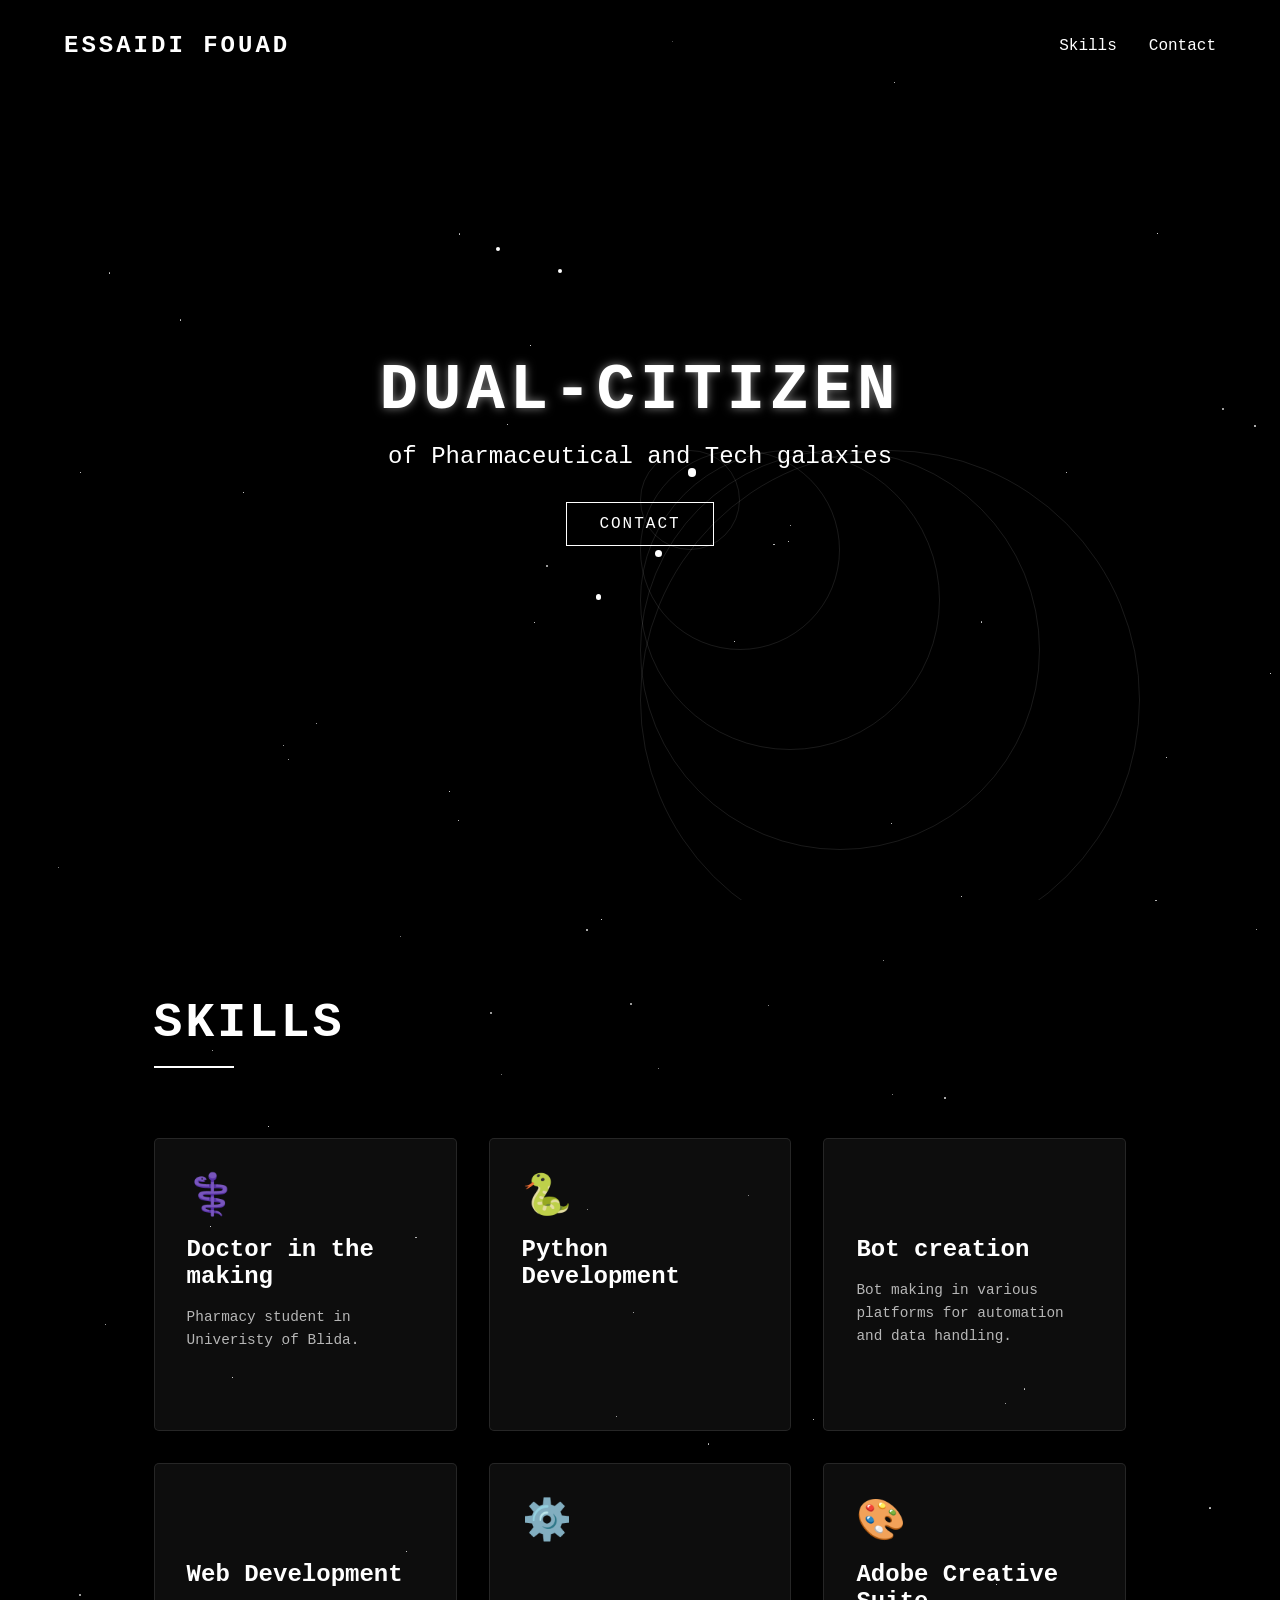
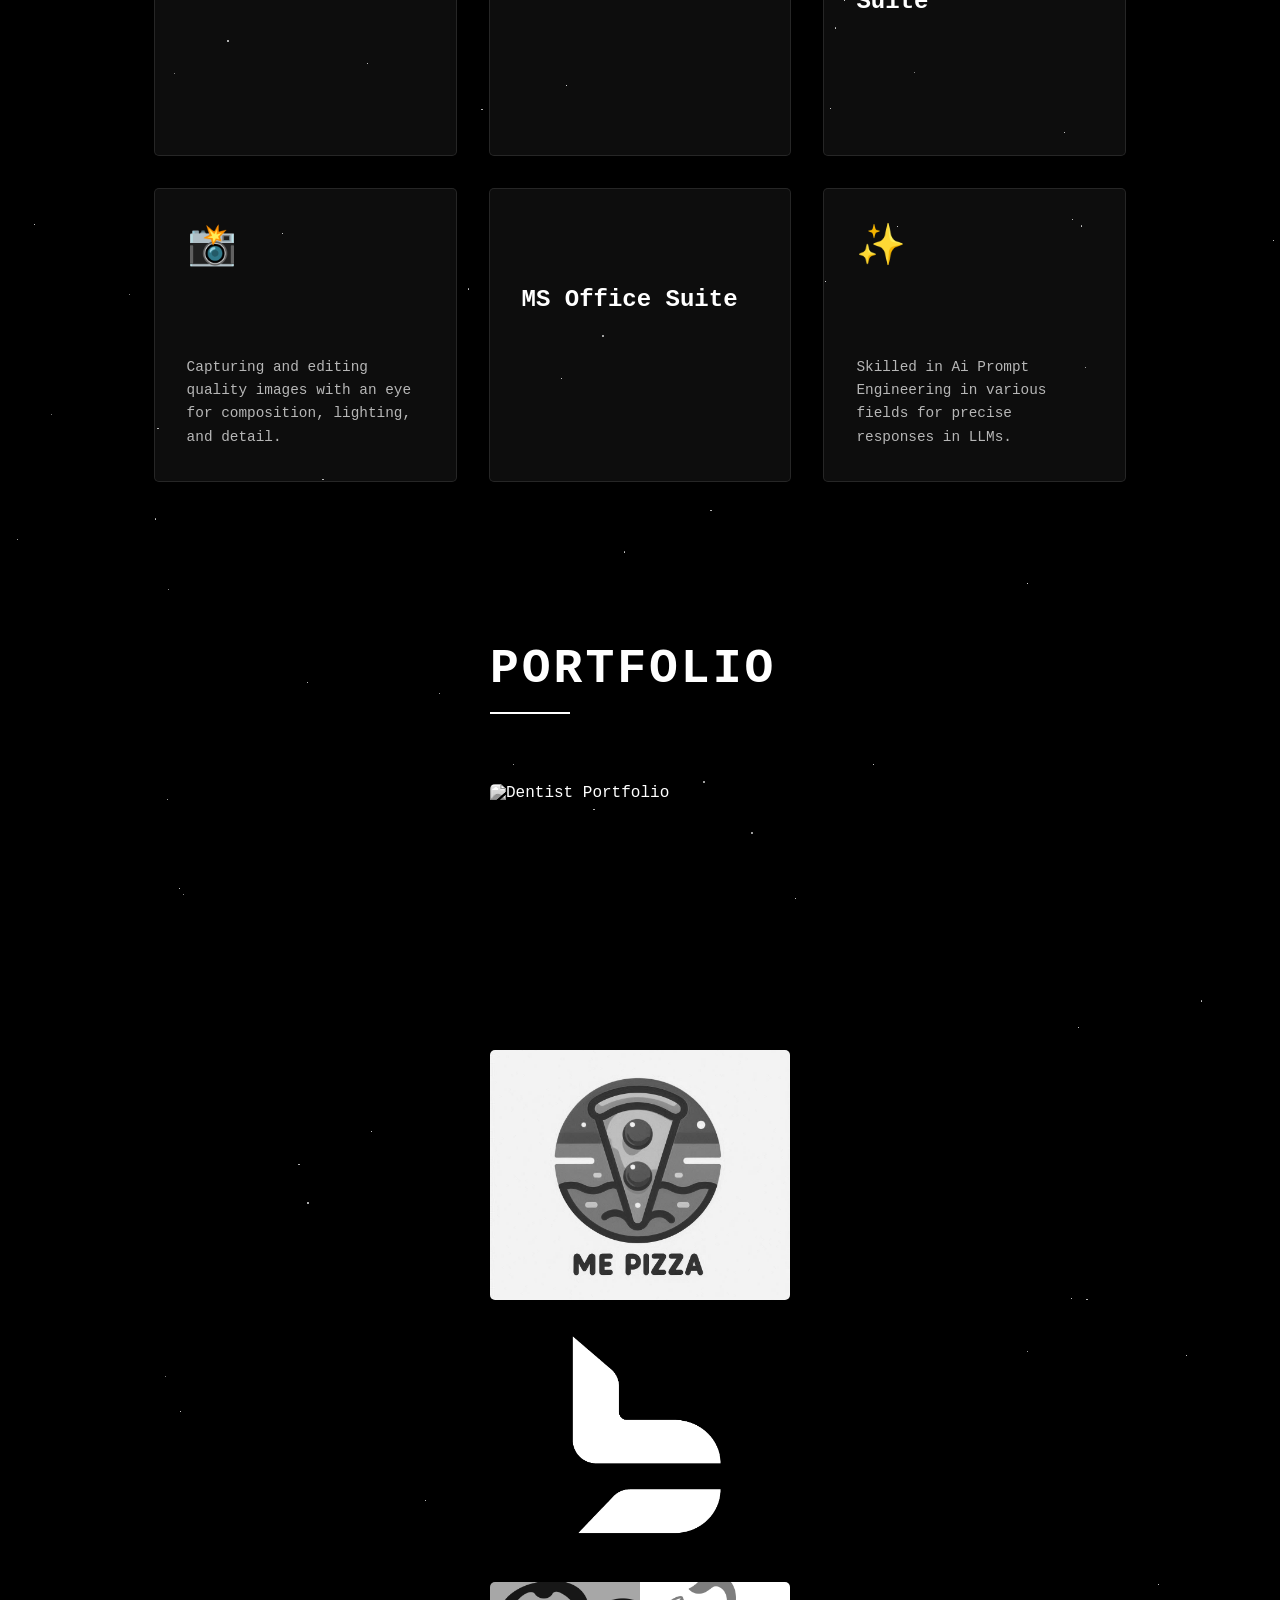
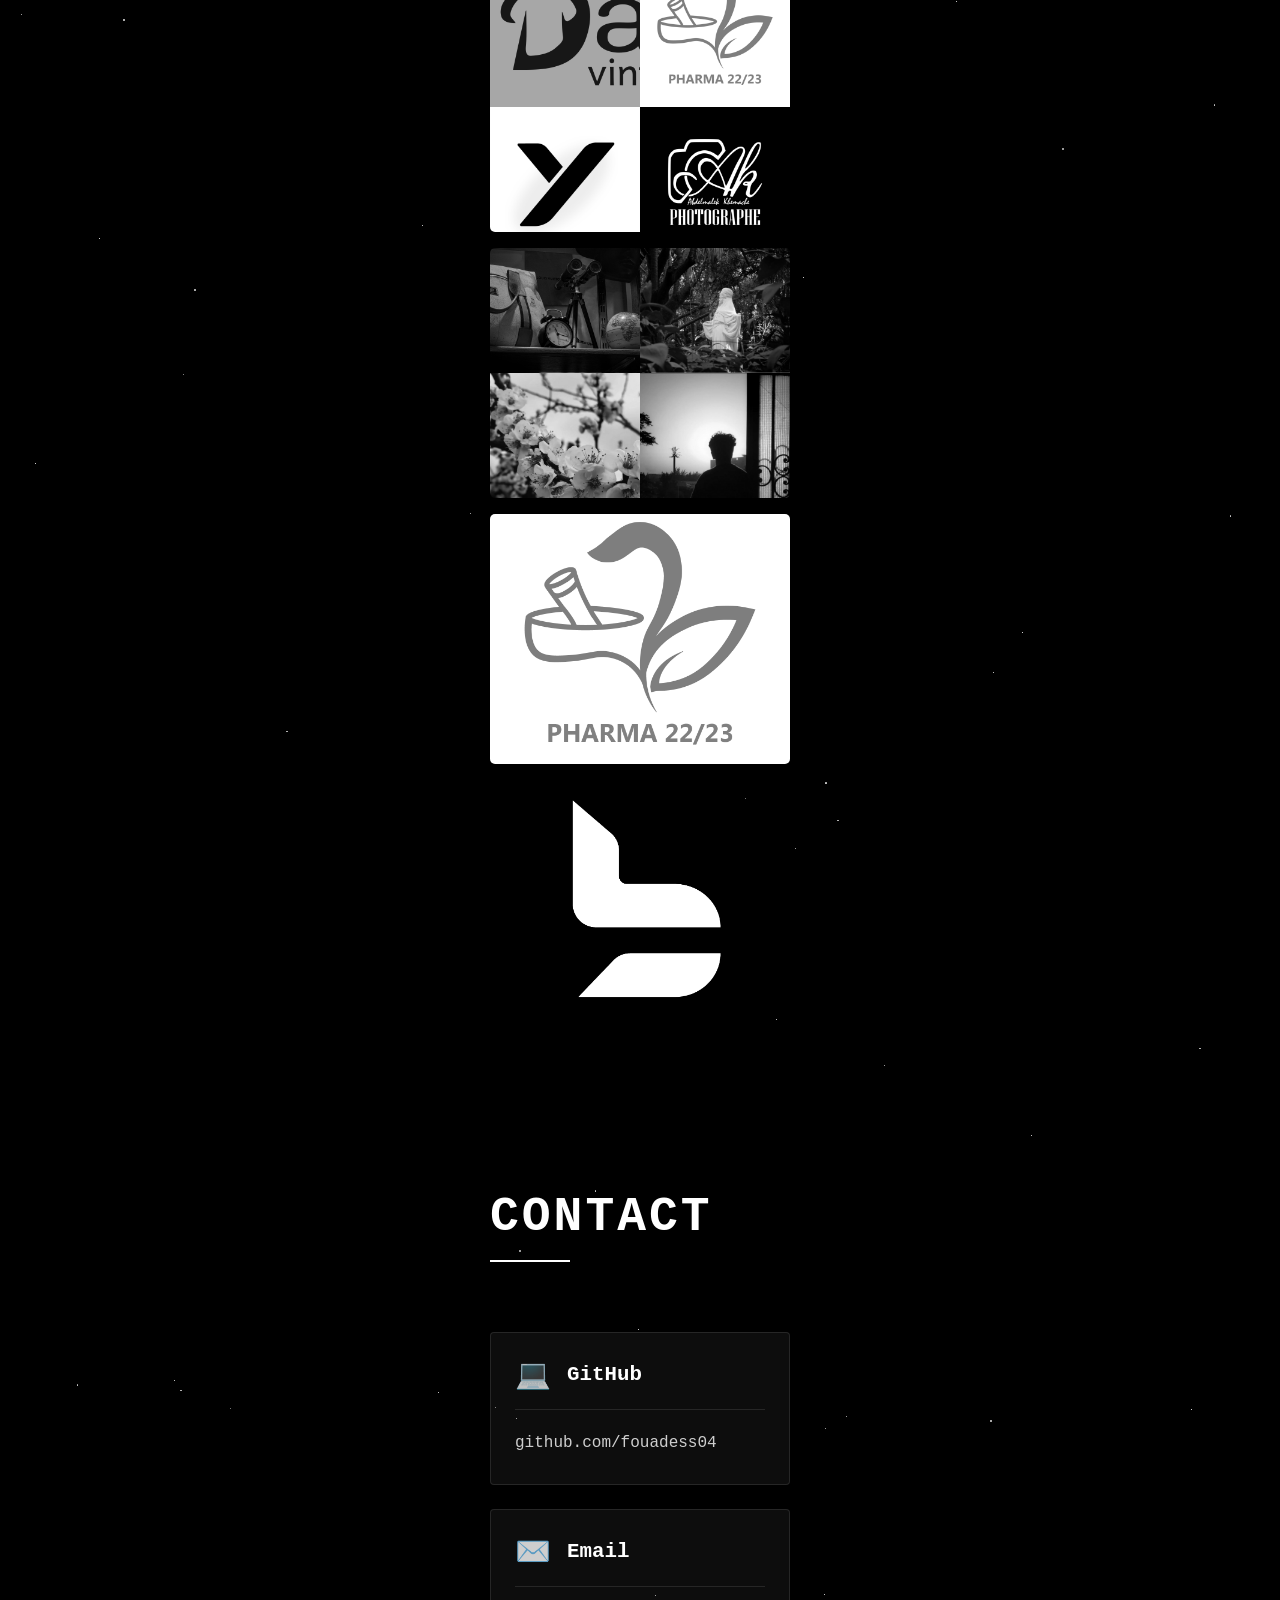
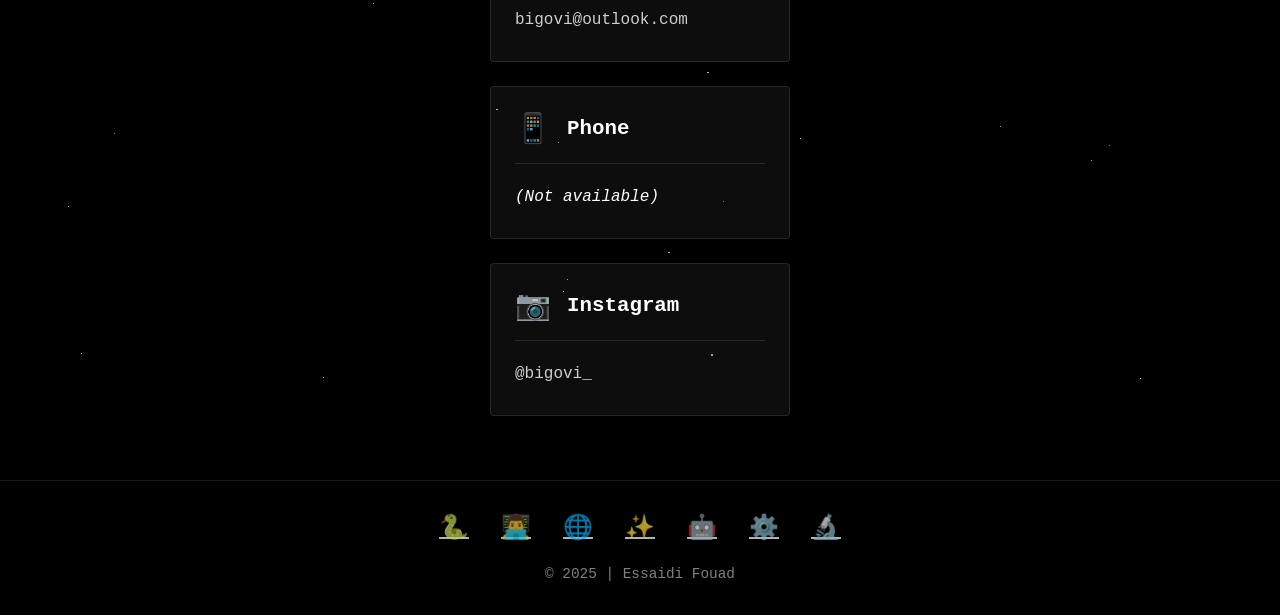
==== index.html @ 971fbbf2 "Rename me.html to index.html" ====
<!DOCTYPE html>
<html lang="en">
<head>
  <meta charset="UTF-8">
  <meta name="viewport" content="width=device-width, initial-scale=1.0">
  <title>Essaidi fouad</title>
  <link rel="stylesheet" href="assets/styles.css">
</head>
<body>
  <div class="smooth-transition" id="transition-overlay"></div>
  <div class="stars"></div>

  <header class="header">
    <div class="logo">Essaidi Fouad</div>
    <nav class="nav">
      <a href="#skills">Skills</a>
      <a href="#contact">Contact</a>
    </nav>
  </header>

  <section class="hero" id="about">

    <div class="orbital-system">
    </div>

    <div class="hero-content">
      <h1 class="hero-title">Dual-citizen</h1>
      <p class="hero-subtitle">of Pharmaceutical and Tech galaxies</p>
      <a href="#contact" class="cta-button">Contact</a>
    </div>
  </section>

  <div class="sections">
    <section class="section" id="skills">
      <div class="section-content">
        <h2 class="section-title">Skills</h2>
        <div class="skills-grid">
          <div class="skill-card">
            <div class="skill-icon">⚕️</div>
            <h3 class="skill-title">Doctor in the making</h3>
            <p class="skill-desc">Pharmacy student in Univeristy of Blida.</p>
          </div>
          <div class="skill-card">
            <div class="skill-icon">🐍</div>
            <h3 class="skill-title">Python Development</h3>
            <p class="skill-desc">Experienced in Python programming with focus on data analysis, automation and web development.</p>
          </div>
          <div class="skill-card">
            <div class="skill-icon">🤖</div>
            <h3 class="skill-title">Bot creation</h3>
            <p class="skill-desc">Bot making in various platforms for automation and data handling.</p>
          </div>
          <div class="skill-card">
            <div class="skill-icon">🌐</div>
            <h3 class="skill-title">Web Development</h3>
            <p class="skill-desc">Creating responsive, accessible, and modern web applications using Django.</p>
          </div>
          <div class="skill-card">
            <div class="skill-icon">⚙️</div>
            <h3 class="skill-title">C++ Programming</h3>
            <p class="skill-desc">Developing high-performance applications using Qt-Framework.</p>
          </div>
          <div class="skill-card">
            <div class="skill-icon">🎨</div>
            <h3 class="skill-title">Adobe Creative Suite</h3>
            <p class="skill-desc">Manages in Illustrator and Photoshop for creating design assets and visual communications.</p>
          </div>
          <div class="skill-card">
            <div class="skill-icon">📸</div>
            <h3 class="skill-title">Photography & Lightroom</h3>
            <p class="skill-desc">Capturing and editing quality images with an eye for composition, lighting, and detail.</p>
          </div>
          <div class="skill-card">
            <div class="skill-icon">📊</div>
            <h3 class="skill-title">MS Office Suite</h3>
            <p class="skill-desc">Advanced skills in Excel, Word, PowerPoint and Access for data analysis, documentation and presentations.</p>
          </div>
          <div class="skill-card">
            <div class="skill-icon">✨</div>
            <h3 class="skill-title">Ai Prompt Engineering</h3>
            <p class="skill-desc">Skilled in Ai Prompt Engineering in various fields for precise responses in LLMs.</p>
          </div>
        </div>
      </div>
    </section>

    <section class="section" id="portfolio">
      <div class="section-content">
        <h2 class="section-title">Portfolio</h2>
        <div class="gallery">
          <div class="gallery-item">
            <img src="https://fouadess04.github.io/drbenotsmane/pres_files/bg.jpg" alt="Dentist Portfolio" class="gallery-img">
            <div class="gallery-overlay">
              <h3>Portfolio page for Dr Benotsmane</h3>
            </div>
          </div>
          <div class="gallery-item">
            <img src="assets/MePizza.png" alt="Web Development Project" class="gallery-img">
            <div class="gallery-overlay">
              <h3>Pizziria Management server</h3>
            </div>
          </div>
          <div class="gallery-item">
            <img src="assets/blogo.png" alt="telegram bot" class="gallery-img">
            <div class="gallery-overlay">
              <h3>Voice notes organiser bot</h3>
            </div>
          </div>
          <div class="gallery-item">
            <img src="assets/artboard.png" alt="Illustrator Design" class="gallery-img">
            <div class="gallery-overlay">
              <h3>Illustrations</h3>
            </div>
          </div>
          <div class="gallery-item">
            <img src="assets/artboard2.png" alt="Photography" class="gallery-img">
            <div class="gallery-overlay">
              <h3>Some shots</h3>
            </div>
          </div>
          <div class="gallery-item">
            <img src="assets/quiz.png" alt="Quiz maker" class="gallery-img">
            <div class="gallery-overlay">
              <h3>PharmaQuiz <i>(on the way)</i></h3>
            </div>
          </div>
          <div class="gallery-item">
            <img src="assets/blogo.png" alt="Data Analysis" class="gallery-img">
            <div class="gallery-overlay">
              <h3>B-Classroom <i>(soon)</i></h3>
            </div>
          </div>
        </div>
      </div>
    </section>

    <section class="section" id="contact">
      
      <div class="section-content">
        <h2 class="section-title">Contact</h2>
        <div class="contact-grid">
          <div class="contact-item">
            <div class="contact-header">
              <span class="contact-icon">💻</span>
              <h3 class="contact-title">GitHub</h3>
            </div>
            <a href="https://github.com/fouadess04" target="_blank" class="contact-detail">github.com/fouadess04</a>
          </div>
          <div class="contact-item">
            <div class="contact-header">
              <span class="contact-icon">✉️</span>
              <h3 class="contact-title">Email</h3>
            </div>
            <a href="mailto:bigovi@outlook.com" class="contact-detail">bigovi@outlook.com</a>
          </div>
          <div class="contact-item">
            <div class="contact-header">
              <span class="contact-icon">📱</span>
              <h3 class="contact-title">Phone</h3>
            </div>
            <a href="tel:" class="contact-detail"><i>(Not available)</i></a>
          </div>
          <div class="contact-item">
            <div class="contact-header">
              <span class="contact-icon">📷</span>
              <h3 class="contact-title">Instagram</h3>
            </div>
            <a href="https://instagram.com/bigovi_" target="_blank" class="contact-detail">@bigovi_</a>
          </div>
          
        </div>
      </div>
    </section>

<style>
  
</style>
  </div>

  <footer>
    <div class="footer-links">
      <a href="#about" class="footer-link">🐍</a>
      <a href="#about" class="footer-link">👨‍💻</a>
      <a href="#about" class="footer-link">🌐</a>
      <a href="#about" class="footer-link">✨</a>
      <a href="#about" class="footer-link">🤖</a>
      <a href="#about" class="footer-link">⚙️</a>
      <a href="#about" class="footer-link">🔬</a>
    </div>
    <p class="footer-text">© 2025 | Essaidi Fouad</p>
  </footer>

  <script src="assets/main.js"></script>
</body>
</html>
---- assets/styles.css ----
.transition-overlay {
    position: fixed;
    top: 0;
    left: 0;
    width: 100%;
    height: 100%;
    background-color: currentColor;
    z-index: 1000;
    pointer-events: none;
    opacity: 0;
    transition: opacity 0.8s ease;
}

.container {
    max-width: 800px;
    margin: 2rem auto;
    padding: 2rem;
    border-radius: 12px;
    transition: all 0.8s ease;
}

.toggle-btn {
    padding: 12px 24px;
    border: none;
    border-radius: 6px;
    font-size: 1rem;
    cursor: pointer;
    margin-top: 2rem;
    transition: all 0.3s ease;
}

.toggle-btn:hover {
    transform: translateY(-2px);
    box-shadow: 0 4px 8px rgba(0,0,0,0.2);
}

.content {
    margin-top: 2rem;
    line-height: 1.6;
}

h1 {
    font-size: 2.5rem;
    margin-bottom: 0.5rem;
}

h2 {
    font-size: 1.8rem;
    margin: 2rem 0 1rem;
    padding-bottom: 0.5rem;
}

/* Animation classes */
.fade-out {
    opacity: 1 !important;
}

/*  Main CSS */

* {
    margin: 0;
    padding: 0;
    box-sizing: border-box;
    font-family: 'Space Mono', monospace;
    color: #fff;
  }

  body {
    background-color: #000;
    overflow-x: hidden;
    perspective: 1000px;
  }

  .stars {
    position: fixed;
    top: 0;
    left: 0;
    width: 100%;
    height: 100%;
    pointer-events: none;
    z-index: -1;
  }

  .star {
    position: absolute;
    border-radius: 50%;
    background-color: rgba(255, 255, 255, 0.8);
    animation: twinkle 5s infinite;
  }

  @keyframes twinkle {
    0%, 100% { opacity: 0.2; }
    50% { opacity: 1; }
  }

  .header {
    display: flex;
    justify-content: space-between;
    align-items: center;
    padding: 2rem 4rem;
    position: fixed;
    width: 100%;
    z-index: 100;
    background: linear-gradient(to bottom, rgba(0,0,0,0.8) 0%, rgba(0,0,0,0) 100%);
  }

  .logo {
    font-size: 1.5rem;
    font-weight: bold;
    letter-spacing: 3px;
    text-transform: uppercase;
  }

  .nav {
    display: flex;
    gap: 2rem;
  }

  .nav a {
    text-decoration: none;
    font-size: 1rem;
    position: relative;
    transition: all 0.3s ease;
  }

  .nav a:hover {
    text-shadow: 0 0 5px #fff, 0 0 10px #fff;
  }

  .nav a::after {
    content: '';
    position: absolute;
    bottom: -5px;
    left: 0;
    width: 0;
    height: 1px;
    background-color: #fff;
    transition: width 0.3s ease;
  }

  .nav a:hover::after {
    width: 100%;
  }

  .hero {
    height: 100vh;
    display: flex;
    align-items: center;
    justify-content: center;
    flex-direction: column;
    text-align: center;
    overflow: hidden;
    position: relative;
  }

  .orbital-system {
    position: absolute;
    width: 100%;
    height: 100%;
    transform-style: preserve-3d;
  }

  .orbit {
    position: absolute;
    top: 50%;
    left: 50%;
    border: 1px solid rgba(255, 255, 255, 0.1);
    border-radius: 50%;
    transform-style: preserve-3d;
    animation: rotate 20s linear infinite;
  }

  .planet {
    position: absolute;
    background-color: #fff;
    border-radius: 50%;
    transform-style: preserve-3d;
  }

  @keyframes rotate {
    0% { transform: translate(-50%, -50%) rotateX(60deg) rotateZ(0deg); }
    100% { transform: translate(-50%, -50%) rotateX(60deg) rotateZ(360deg); }
  }

  .hero-content {
    position: relative;
    z-index: 2;
    max-width: 800px;
    padding: 2rem;
  }

  .hero-title {
    font-size: 4rem;
    margin-bottom: 1rem;
    letter-spacing: 5px;
    text-transform: uppercase;
    text-shadow: 0 0 10px rgba(255, 255, 255, 0.5);
    animation: fadeIn 2s ease;
  }

  .hero-subtitle {
    font-size: 1.5rem;
    margin-bottom: 2rem;
    opacity: 0.8;
    animation: fadeIn 2s ease 0.5s both;
  }

  @keyframes fadeIn {
    from { opacity: 0; transform: translateY(20px); }
    to { opacity: 1; transform: translateY(0); }
  }

  .cta-button {
    background-color: transparent;
    border: 1px solid #fff;
    padding: 12px 32px;
    font-size: 1rem;
    text-transform: uppercase;
    letter-spacing: 2px;
    cursor: pointer;
    transition: all 0.3s ease;
    animation: fadeIn 2s ease 1s both;
    text-decoration: none;
    display: inline-block;
  }

  .cta-button:hover {
    background-color: #fff;
    color: #000;
    box-shadow: 0 0 15px rgba(255, 255, 255, 0.5);
  }

  .sections {
    position: relative;
  }

  .section {
    min-height: 100vh;
    display: flex;
    align-items: center;
    justify-content: center;
    padding: 4rem 2rem;
    position: relative;
  }

  .section-content {
    max-width: 1200px;
    margin: 0 auto;
    position: relative;
    z-index: 2;
  }

  .section-title {
    font-size: 3rem;
    margin-bottom: 2rem;
    text-transform: uppercase;
    letter-spacing: 3px;
    position: relative;
    display: inline-block;
  }

  .section-title::after {
    content: '';
    position: absolute;
    bottom: -10px;
    left: 0;
    width: 80px;
    height: 2px;
    background-color: #fff;
  }

  .skills-grid {
    display: grid;
    grid-template-columns: repeat(auto-fill, minmax(300px, 1fr));
    gap: 2rem;
    margin-top: 3rem;
  }

  .skill-card {
    background-color: rgba(255, 255, 255, 0.05);
    border: 1px solid rgba(255, 255, 255, 0.1);
    padding: 2rem;
    border-radius: 5px;
    transition: all 0.3s ease;
    transform-style: preserve-3d;
    transform: translateZ(0);
  }

  .skill-card:hover {
    transform: translateZ(20px);
    box-shadow: 0 0 20px rgba(255, 255, 255, 0.1);
    background-color: rgba(255, 255, 255, 0.1);
  }

  .skill-icon {
    font-size: 2.5rem;
    margin-bottom: 1rem;
  }

  .skill-title {
    font-size: 1.5rem;
    margin-bottom: 1rem;
  }

  .skill-desc {
    font-size: 0.9rem;
    color: rgba(255, 255, 255, 0.7);
    line-height: 1.6;
  }

  .gallery {
    display: grid;
    grid-template-columns: repeat(auto-fill, minmax(300px, 1fr));
    gap: 1rem;
    margin-top: 3rem;
  }

  .gallery-item {
    position: relative;
    overflow: hidden;
    border-radius: 5px;
    cursor: pointer;
    height: 250px;
  }

  .gallery-img {
    width: 100%;
    height: 100%;
    object-fit: cover;
    transition: all 0.5s ease;
    filter: grayscale(100%);
  }

  .gallery-item:hover .gallery-img {
    transform: scale(1.1);
  }

  .gallery-overlay {
    position: absolute;
    top: 0;
    left: 0;
    width: 100%;
    height: 100%;
    background: linear-gradient(to bottom, rgba(0,0,0,0.2) 0%, rgba(0,0,0,0.8) 100%);
    display: flex;
    align-items: flex-end;
    padding: 1.5rem;
    opacity: 0;
    transition: opacity 0.3s ease;
  }

  .gallery-item:hover .gallery-overlay {
    opacity: 1;
  }

  .contact-form {
    display: grid;
    grid-template-columns: 1fr 1fr;
    gap: 1.5rem;
    margin-top: 3rem;
  }

  .form-group {
    position: relative;
  }

  .form-group.full {
    grid-column: 1 / -1;
  }

  .form-input, .form-textarea {
    width: 100%;
    padding: 1rem;
    background-color: rgba(255, 255, 255, 0.05);
    border: 1px solid rgba(255, 255, 255, 0.1);
    color: #fff;
    font-size: 1rem;
    transition: all 0.3s ease;
  }

  .form-input:focus, .form-textarea:focus {
    outline: none;
    border-color: rgba(255, 255, 255, 0.5);
    background-color: rgba(255, 255, 255, 0.1);
  }

  .form-textarea {
    min-height: 150px;
    resize: vertical;
  }

  .submit-btn {
    background-color: transparent;
    border: 1px solid #fff;
    padding: 12px 32px;
    font-size: 1rem;
    text-transform: uppercase;
    letter-spacing: 2px;
    cursor: pointer;
    transition: all 0.3s ease;
    grid-column: 2;
    justify-self: end;
  }

  .submit-btn:hover {
    background-color: #fff;
    color: #000;
    box-shadow: 0 0 15px rgba(255, 255, 255, 0.5);
  }

  footer {
    text-align: center;
    padding: 2rem;
    background-color: rgba(0, 0, 0, 0.3);
    border-top: 1px solid rgba(255, 255, 255, 0.1);
  }

  .footer-links {
    display: flex;
    justify-content: center;
    margin-bottom: 1.5rem;
    gap: 2rem;
  }

  .footer-link {
    font-size: 1.5rem;
    color: rgba(255, 255, 255, 0.7);
    transition: all 0.3s ease;
  }

  .footer-link:hover {
    color: #fff;
    transform: scale(1.2);
  }

  .footer-text {
    color: rgba(255, 255, 255, 0.5);
    font-size: 0.9rem;
  }

  @media (max-width: 768px) {
    .header {
      padding: 1.5rem 2rem;
    }

    .hero-title {
      font-size: 2.5rem;
    }

    .hero-subtitle {
      font-size: 1.2rem;
    }

    .section {
      padding: 3rem 1.5rem;
    }

    .section-title {
      font-size: 2.5rem;
    }

    .skills-grid, .gallery {
      grid-template-columns: 1fr;
    }

    .contact-form {
      grid-template-columns: 1fr;
    }

    .submit-btn {
      grid-column: 1;
    }
  }
  .smooth-transition {
          position: fixed;
          top: 0;
          left: 0;
          width: 100%;
          height: 100%;
          background-color: #000000; /* Match your portfolio background */
          z-index: 9999;
          opacity: 1;
          pointer-events: none;
          transition: opacity 0.6s ease;
      }
      .contact-grid {
  display: grid;
  grid-template-columns: repeat(auto-fill, minmax(300px, 1fr));
  gap: 1.5rem;
  margin-top: 3rem;
}

.contact-item {
  background-color: rgba(255, 255, 255, 0.05);
  border: 1px solid rgba(255, 255, 255, 0.1);
  padding: 1.5rem;
  border-radius: 4px;
  transition: all 0.3s ease;
  display: flex;
  flex-direction: column;
  min-height: 150px;
}

.contact-item:hover {
  transform: translateY(-5px);
  box-shadow: 0 0 15px rgba(255, 255, 255, 0.1);
  background-color: rgba(255, 255, 255, 0.1);
  border-color: rgba(255, 255, 255, 0.3);
}

.contact-header {
  display: flex;
  align-items: center;
  margin-bottom: 1rem;
  border-bottom: 1px solid rgba(255, 255, 255, 0.1);
  padding-bottom: 1rem;
}

.contact-icon {
  font-size: 1.8rem;
  margin-right: 1rem;
  opacity: 0.8;
}

.contact-title {
  font-size: 1.3rem;
  margin: 0;
}

.contact-detail {
  color: rgba(255, 255, 255, 0.8);
  text-decoration: none;
  transition: all 0.3s ease;
  font-size: 1rem;
  margin-top: auto;
  word-break: break-all;
  padding: 0.5rem 0;
}

.contact-detail:hover {
  color: #fff;
  text-shadow: 0 0 8px rgba(255, 255, 255, 0.3);
}

@media (max-width: 768px) {
  .contact-grid {
    grid-template-columns: 1fr;
  }
}
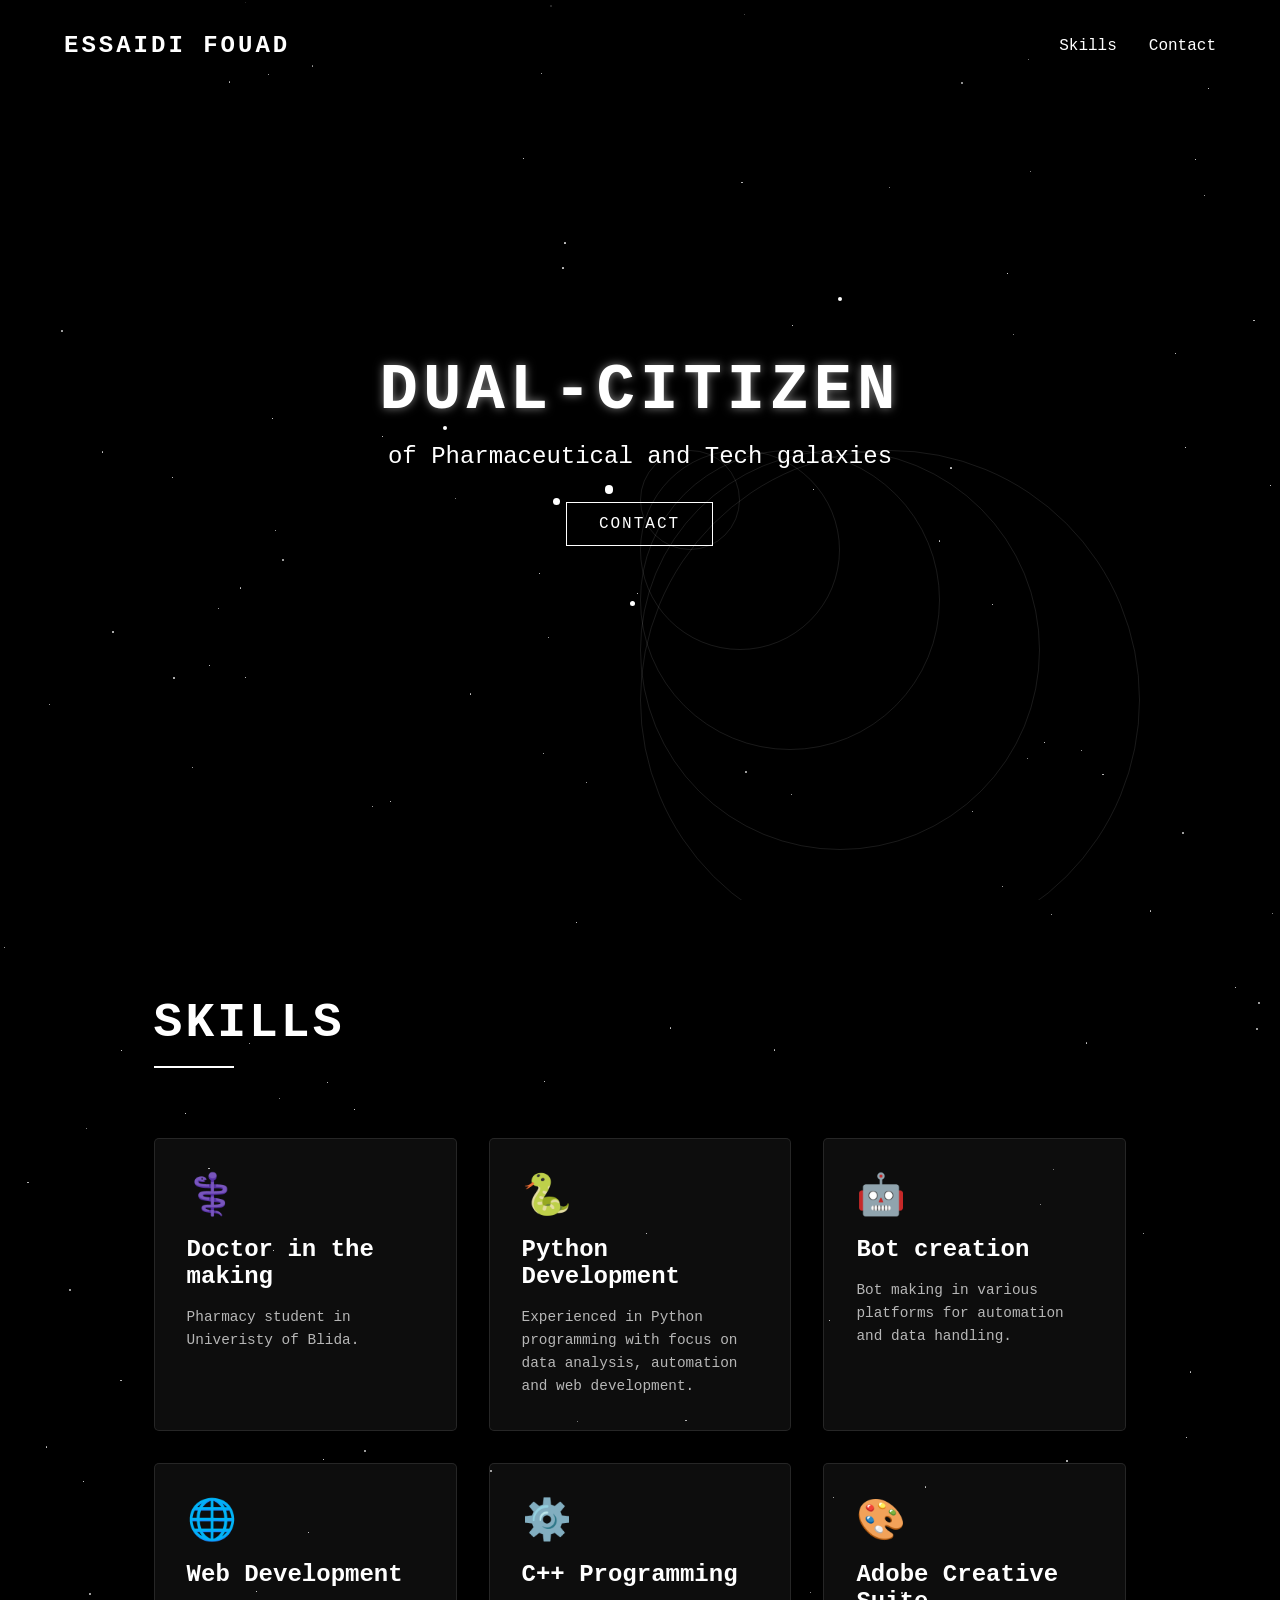
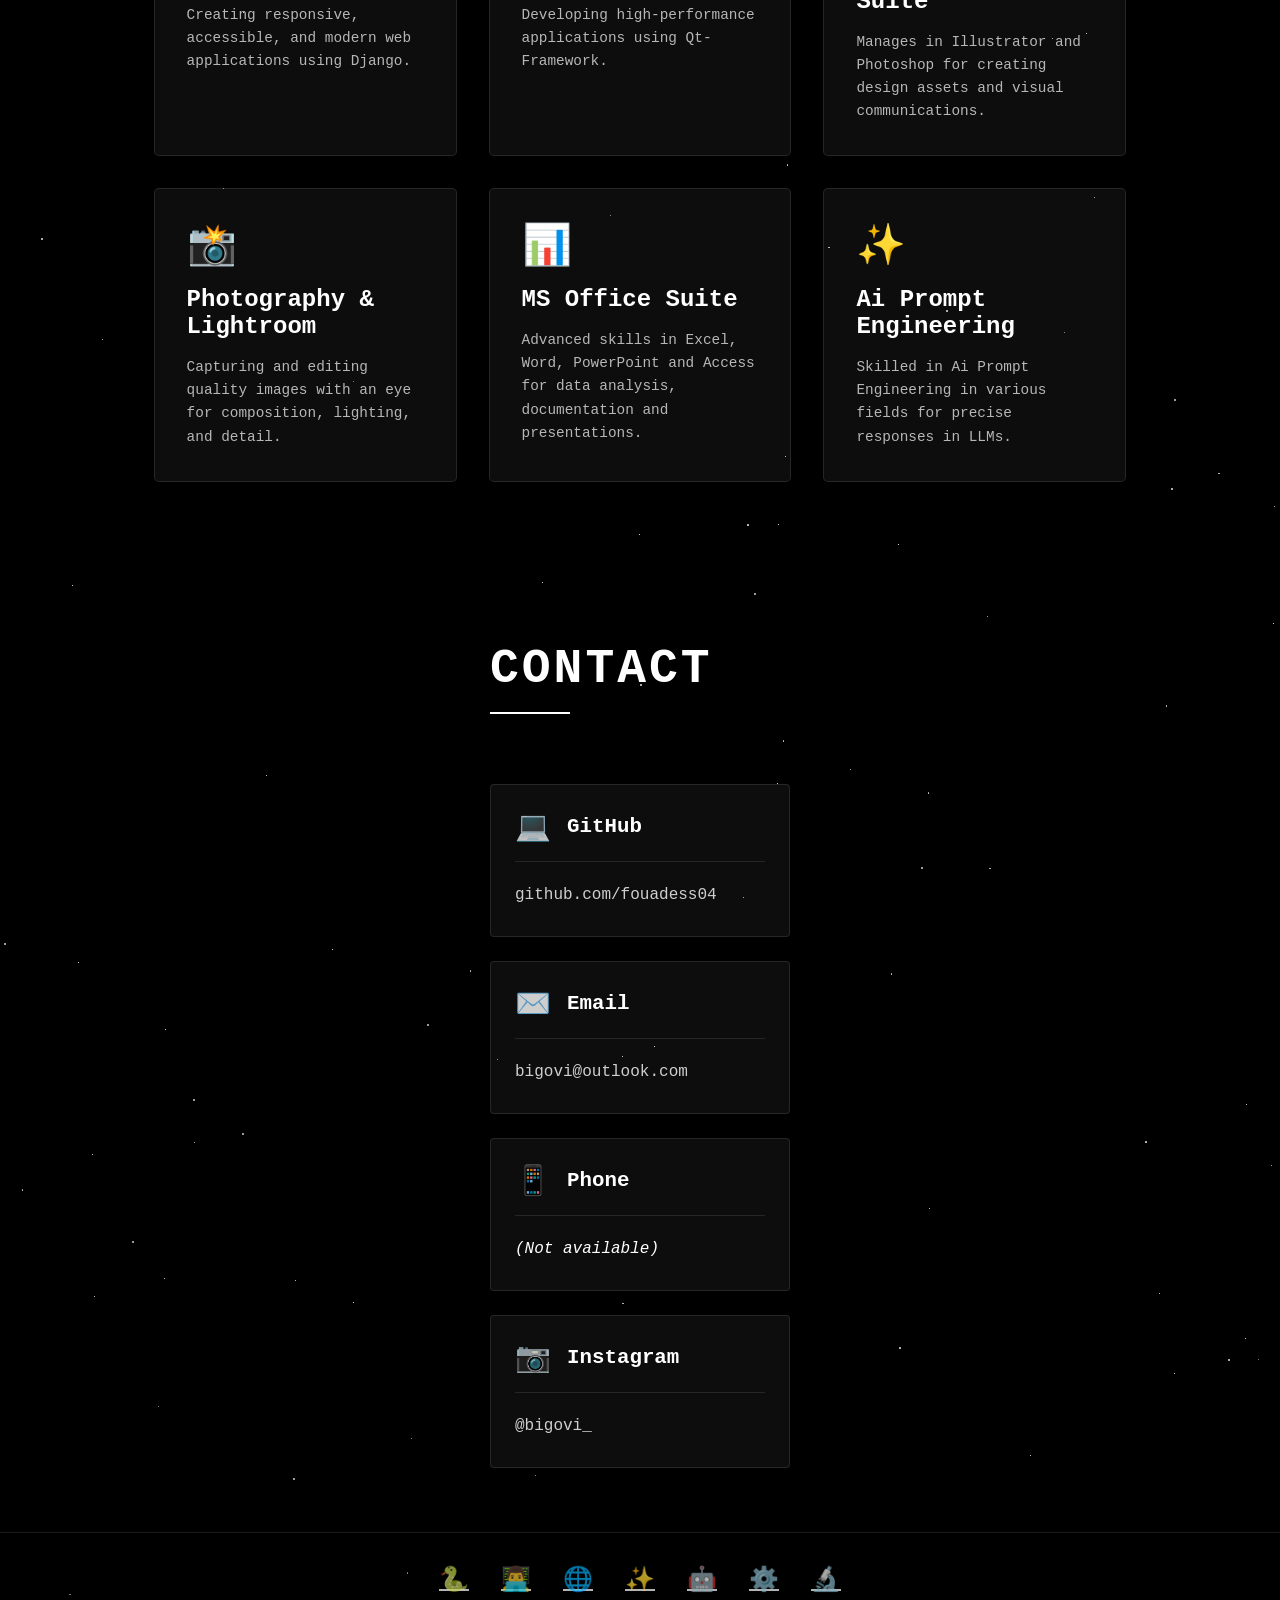
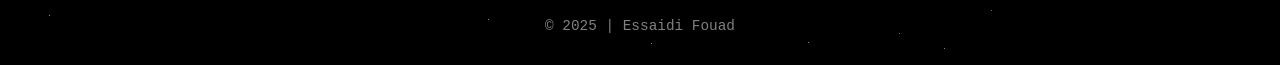
==== commit 9c51b2de: "Hide Portfolio" ====
--- a/index.html
+++ b/index.html
@@ -83,7 +83,7 @@
         </div>
       </div>
     </section>
-
+<!--
     <section class="section" id="portfolio">
       <div class="section-content">
         <h2 class="section-title">Portfolio</h2>
@@ -133,7 +133,7 @@
         </div>
       </div>
     </section>
-
+-->
     <section class="section" id="contact">
       
       <div class="section-content">
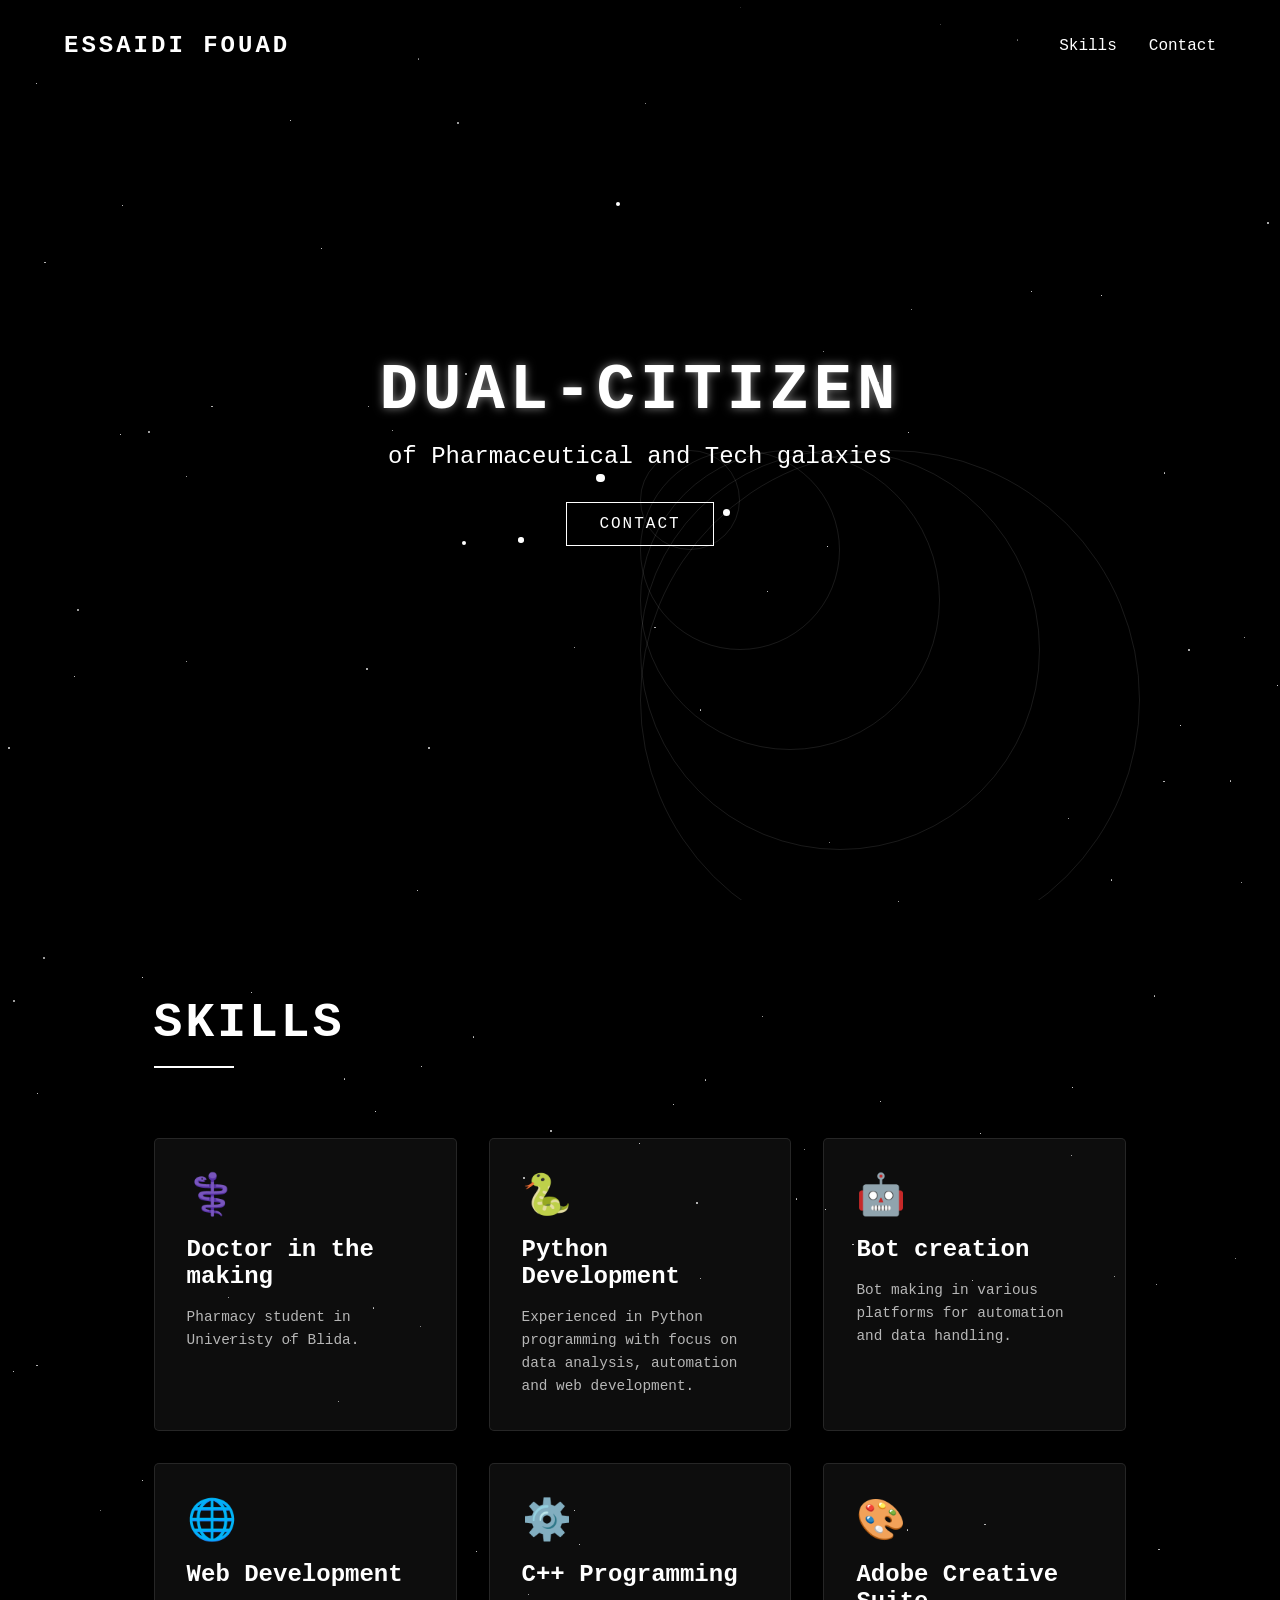
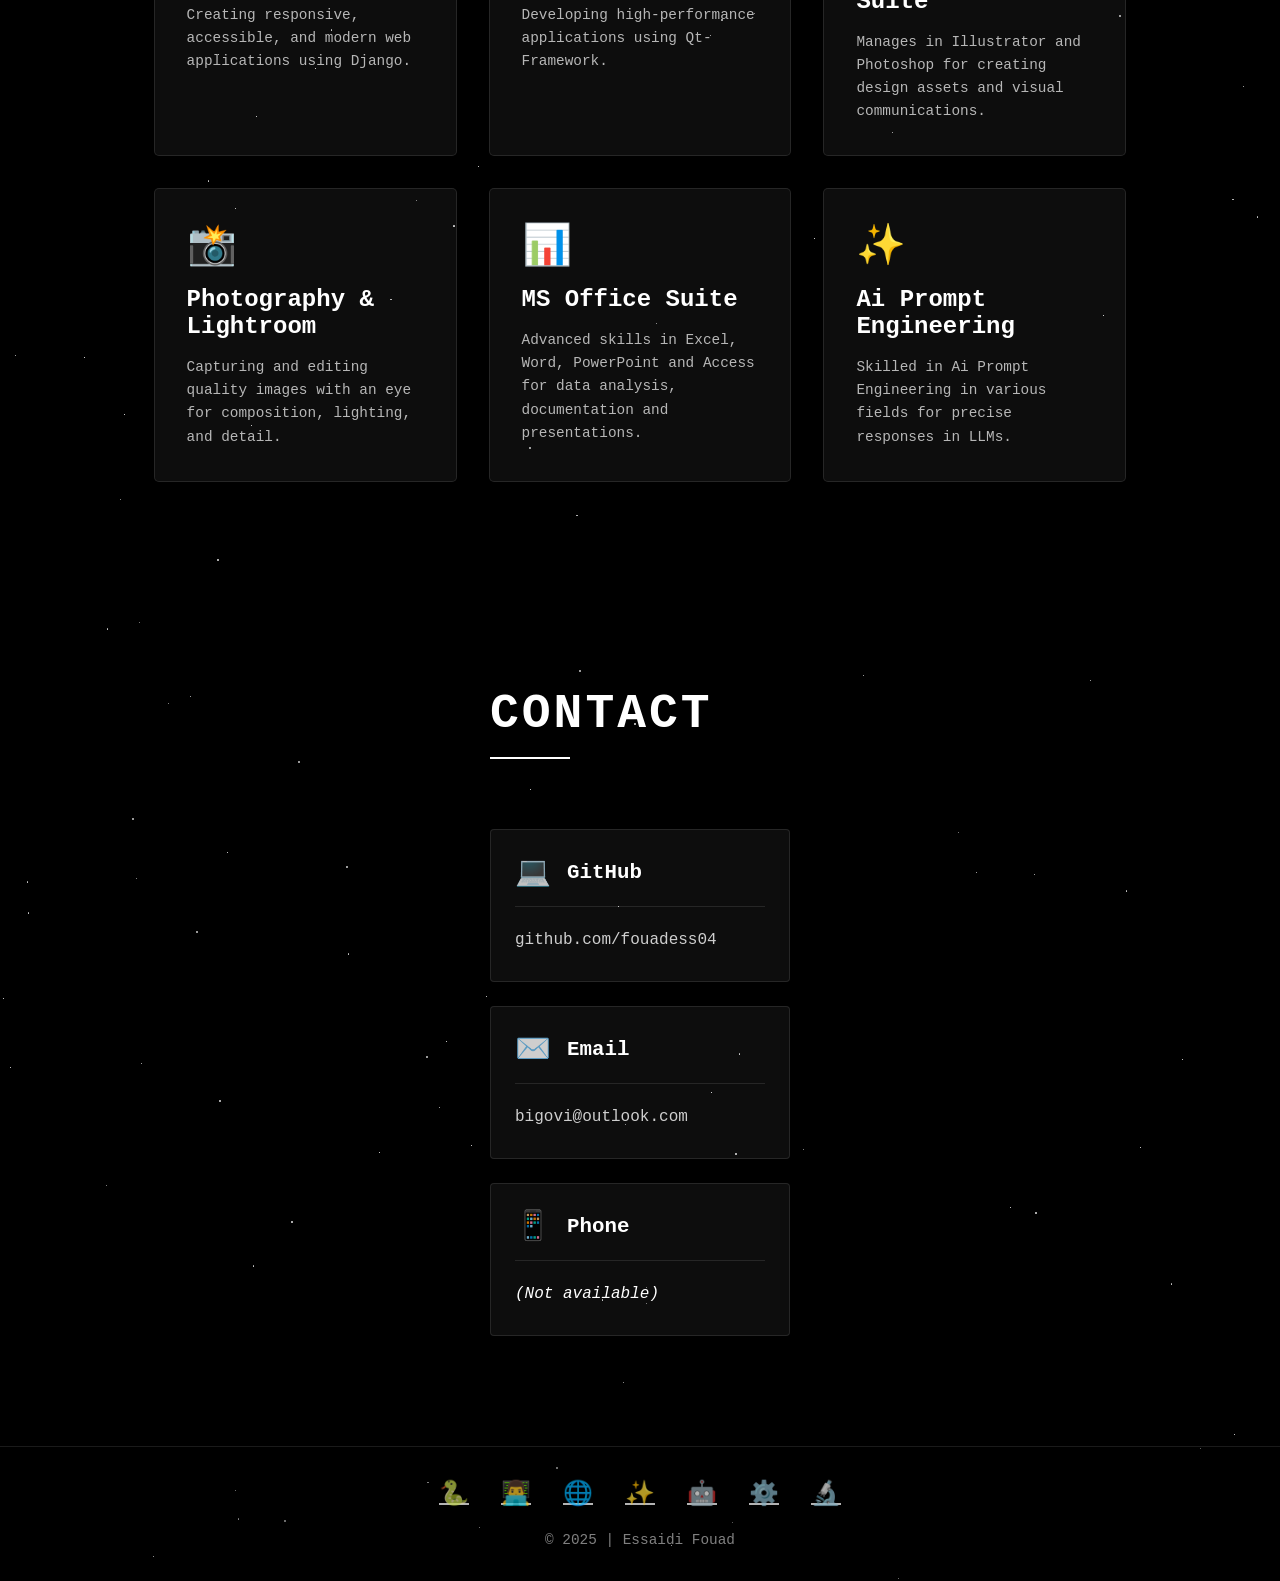
==== commit e9885498: "Update index.html" ====
--- a/index.html
+++ b/index.html
@@ -160,6 +160,7 @@
             </div>
             <a href="tel:" class="contact-detail"><i>(Not available)</i></a>
           </div>
+          <!--
           <div class="contact-item">
             <div class="contact-header">
               <span class="contact-icon">📷</span>
@@ -167,7 +168,7 @@
             </div>
             <a href="https://instagram.com/bigovi_" target="_blank" class="contact-detail">@bigovi_</a>
           </div>
-          
+          -->
         </div>
       </div>
     </section>
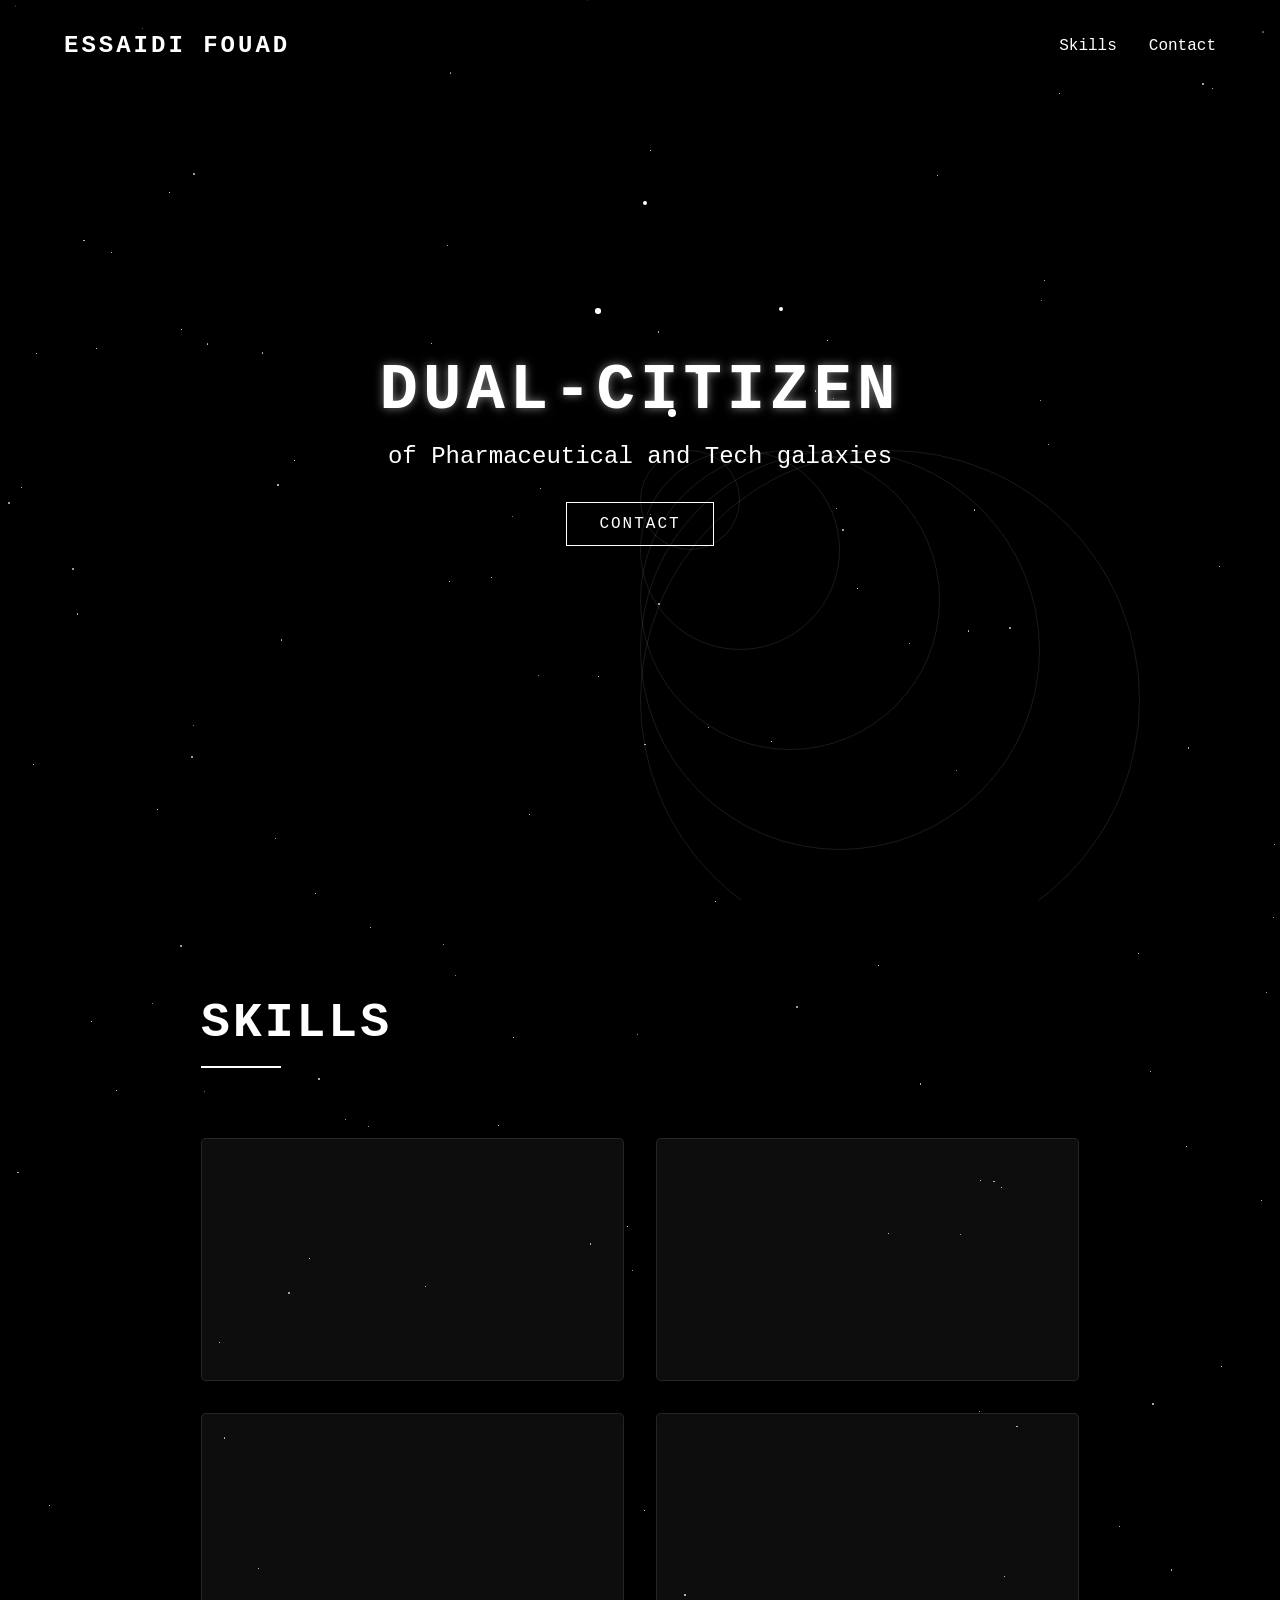
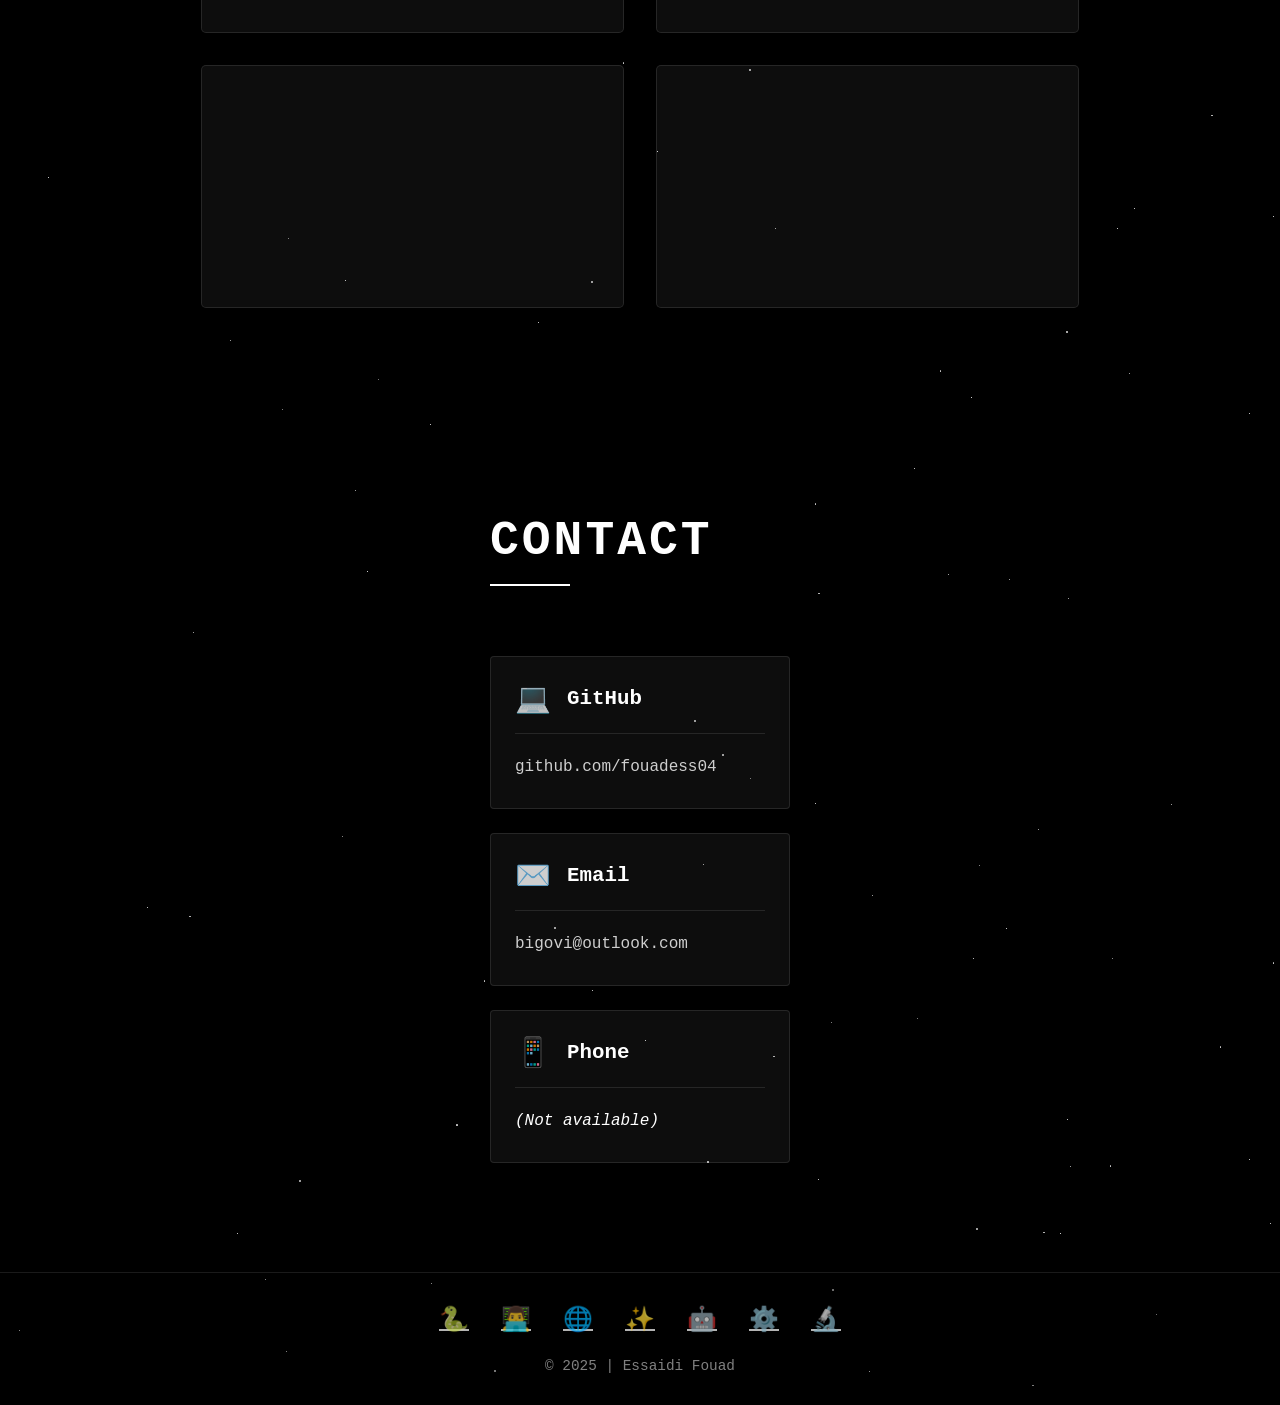
==== commit 9130dfc3: "Update index.html" ====
--- a/index.html
+++ b/index.html
@@ -60,6 +60,7 @@
             <h3 class="skill-title">C++ Programming</h3>
             <p class="skill-desc">Developing high-performance applications using Qt-Framework.</p>
           </div>
+          <!--
           <div class="skill-card">
             <div class="skill-icon">🎨</div>
             <h3 class="skill-title">Adobe Creative Suite</h3>
@@ -75,6 +76,7 @@
             <h3 class="skill-title">MS Office Suite</h3>
             <p class="skill-desc">Advanced skills in Excel, Word, PowerPoint and Access for data analysis, documentation and presentations.</p>
           </div>
+          -->
           <div class="skill-card">
             <div class="skill-icon">✨</div>
             <h3 class="skill-title">Ai Prompt Engineering</h3>
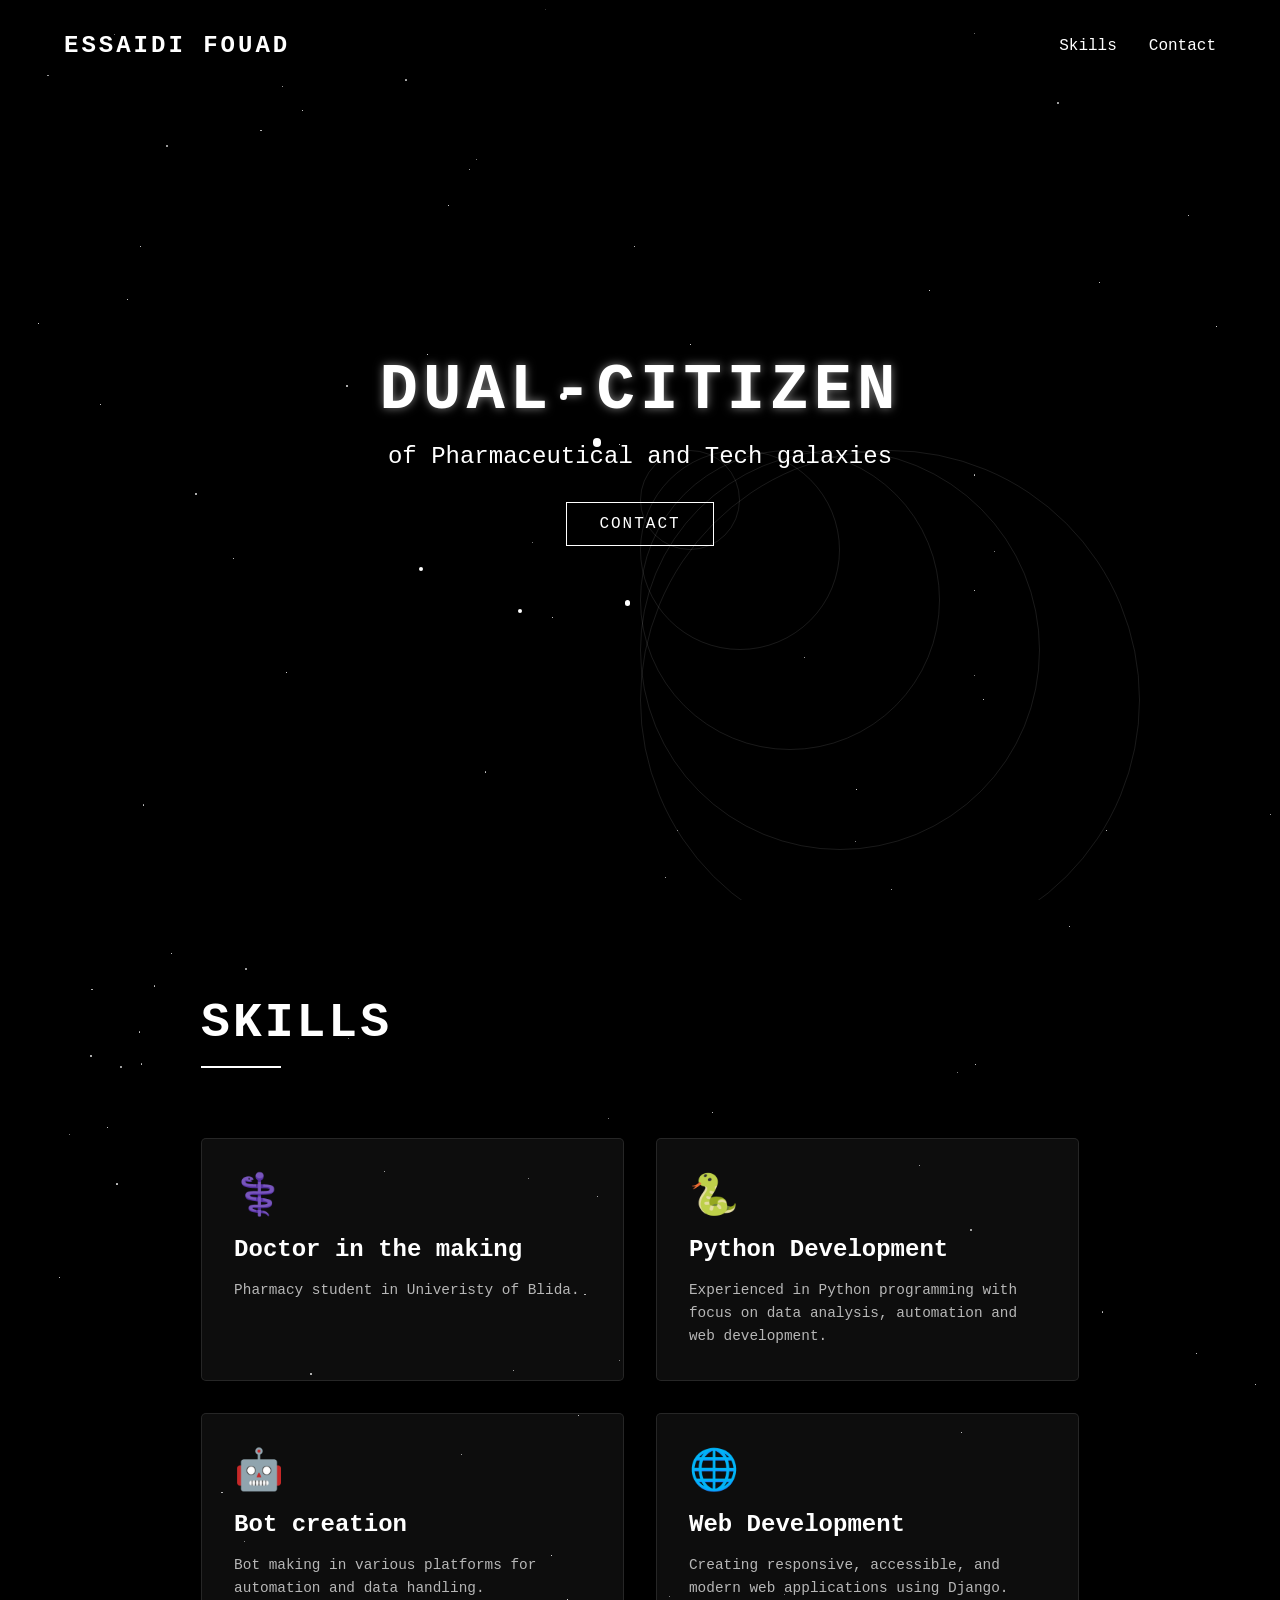
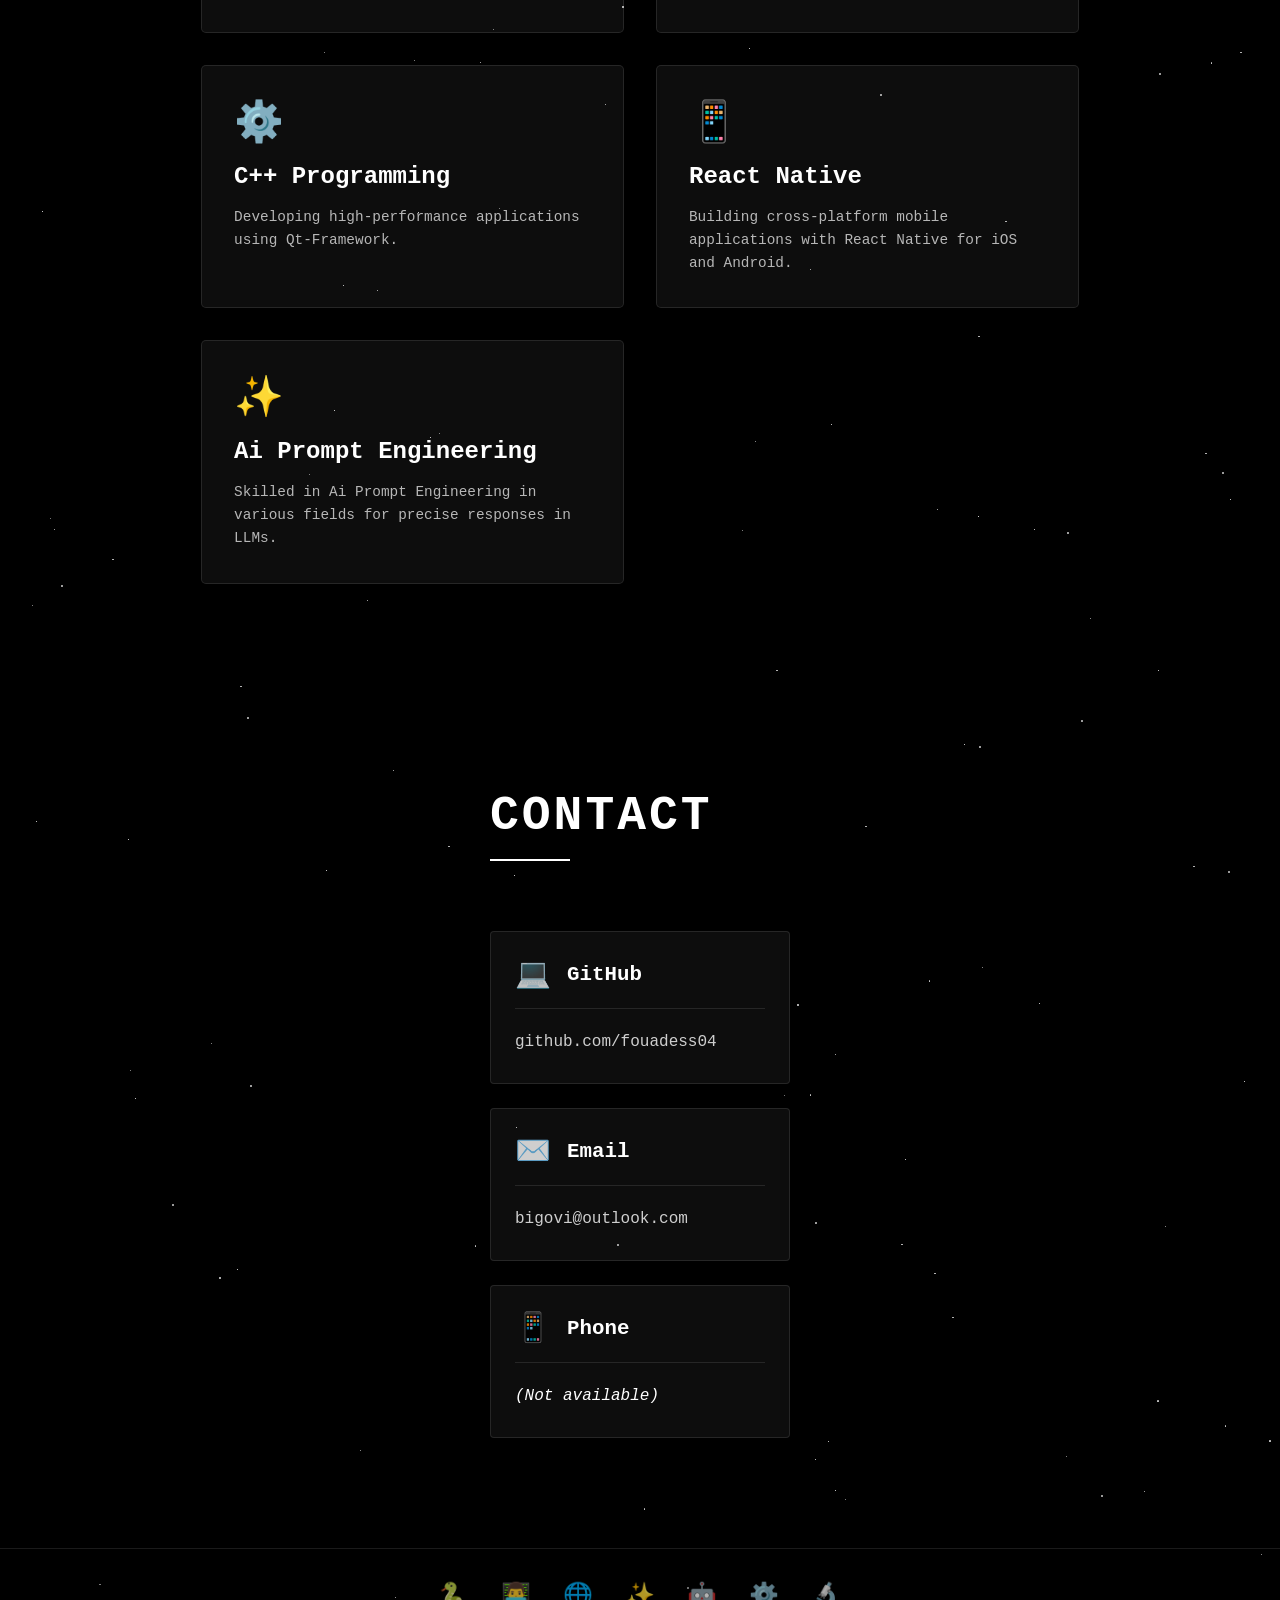
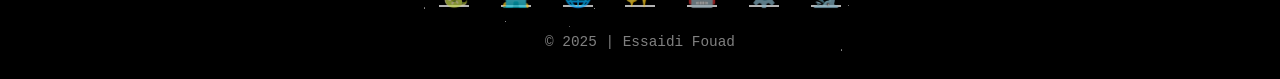
==== commit f7fb9f7b: "Add React Native skill to portfolio" ====
--- a/index.html
+++ b/index.html
@@ -59,6 +59,11 @@
             <div class="skill-icon">⚙️</div>
             <h3 class="skill-title">C++ Programming</h3>
             <p class="skill-desc">Developing high-performance applications using Qt-Framework.</p>
+          </div>
+          <div class="skill-card">
+            <div class="skill-icon">📱</div>
+            <h3 class="skill-title">React Native</h3>
+            <p class="skill-desc">Building cross-platform mobile applications with React Native for iOS and Android.</p>
           </div>
           <!--
           <div class="skill-card">
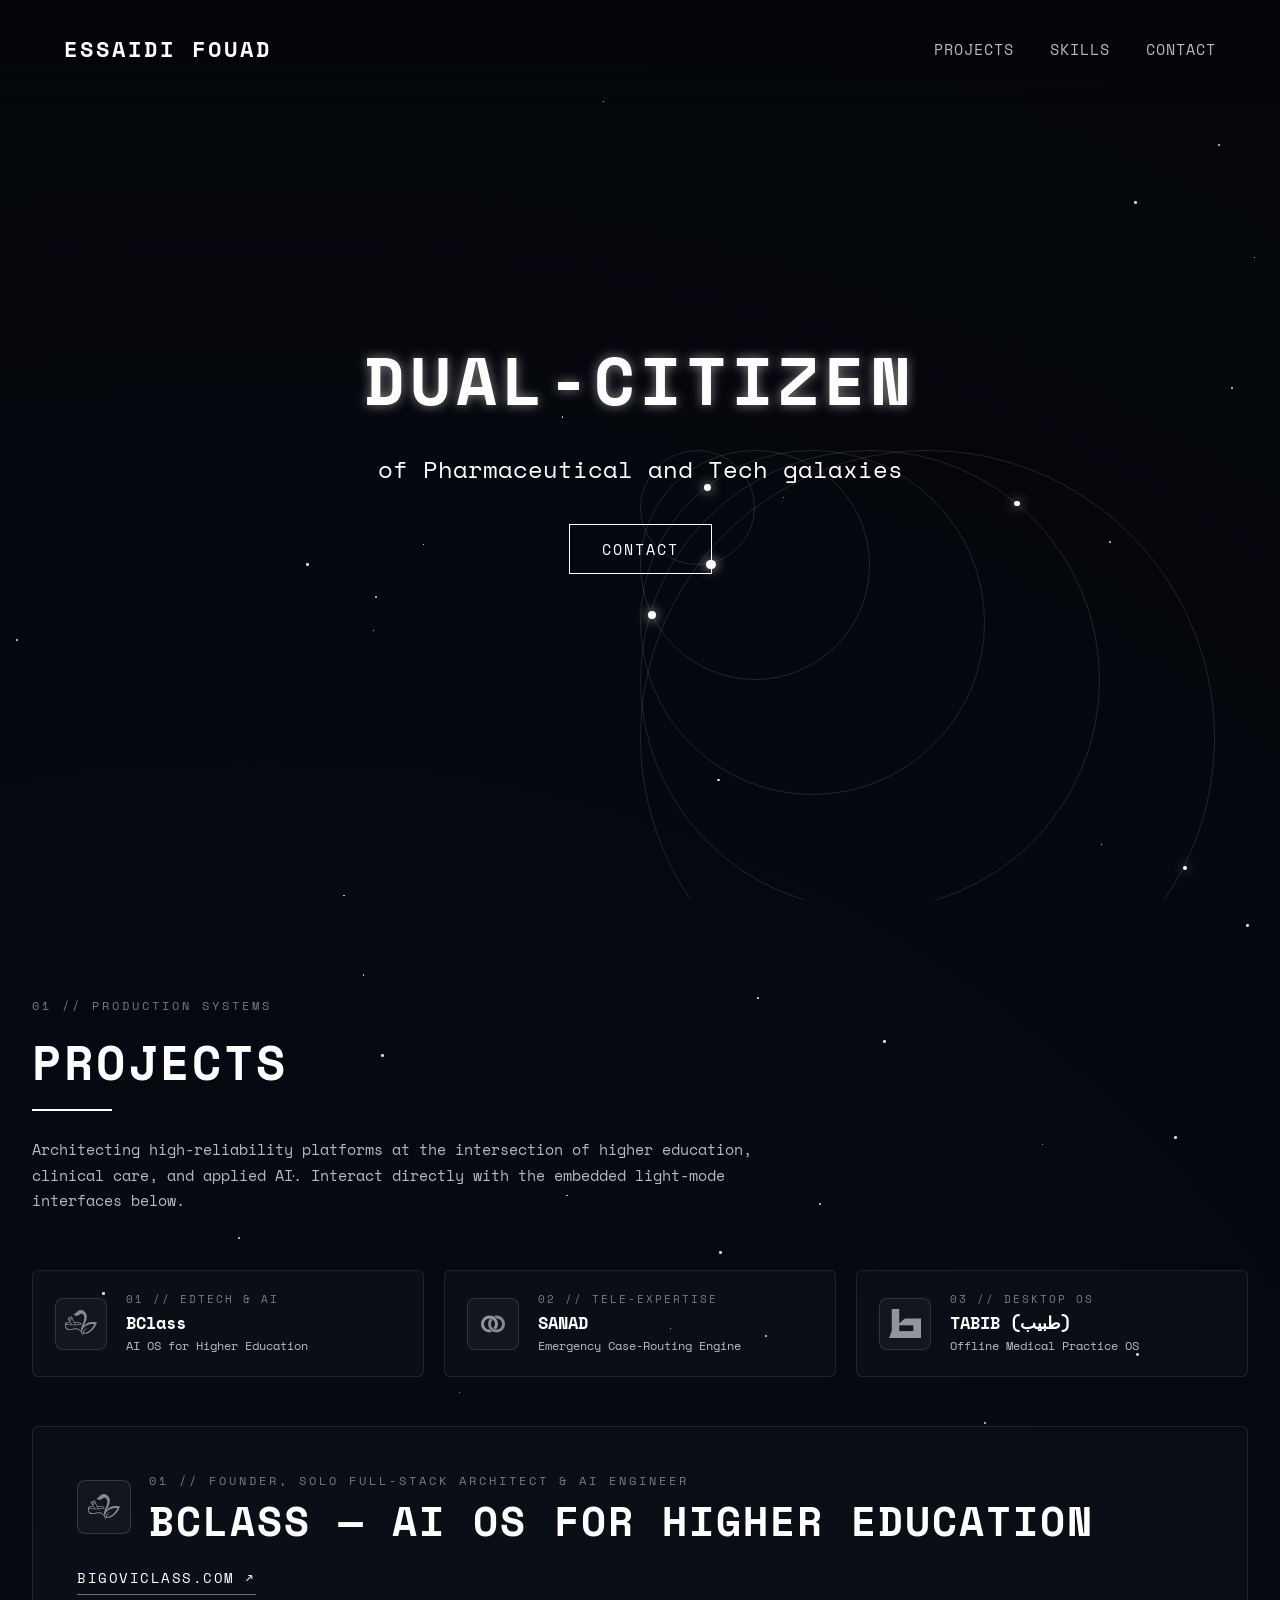
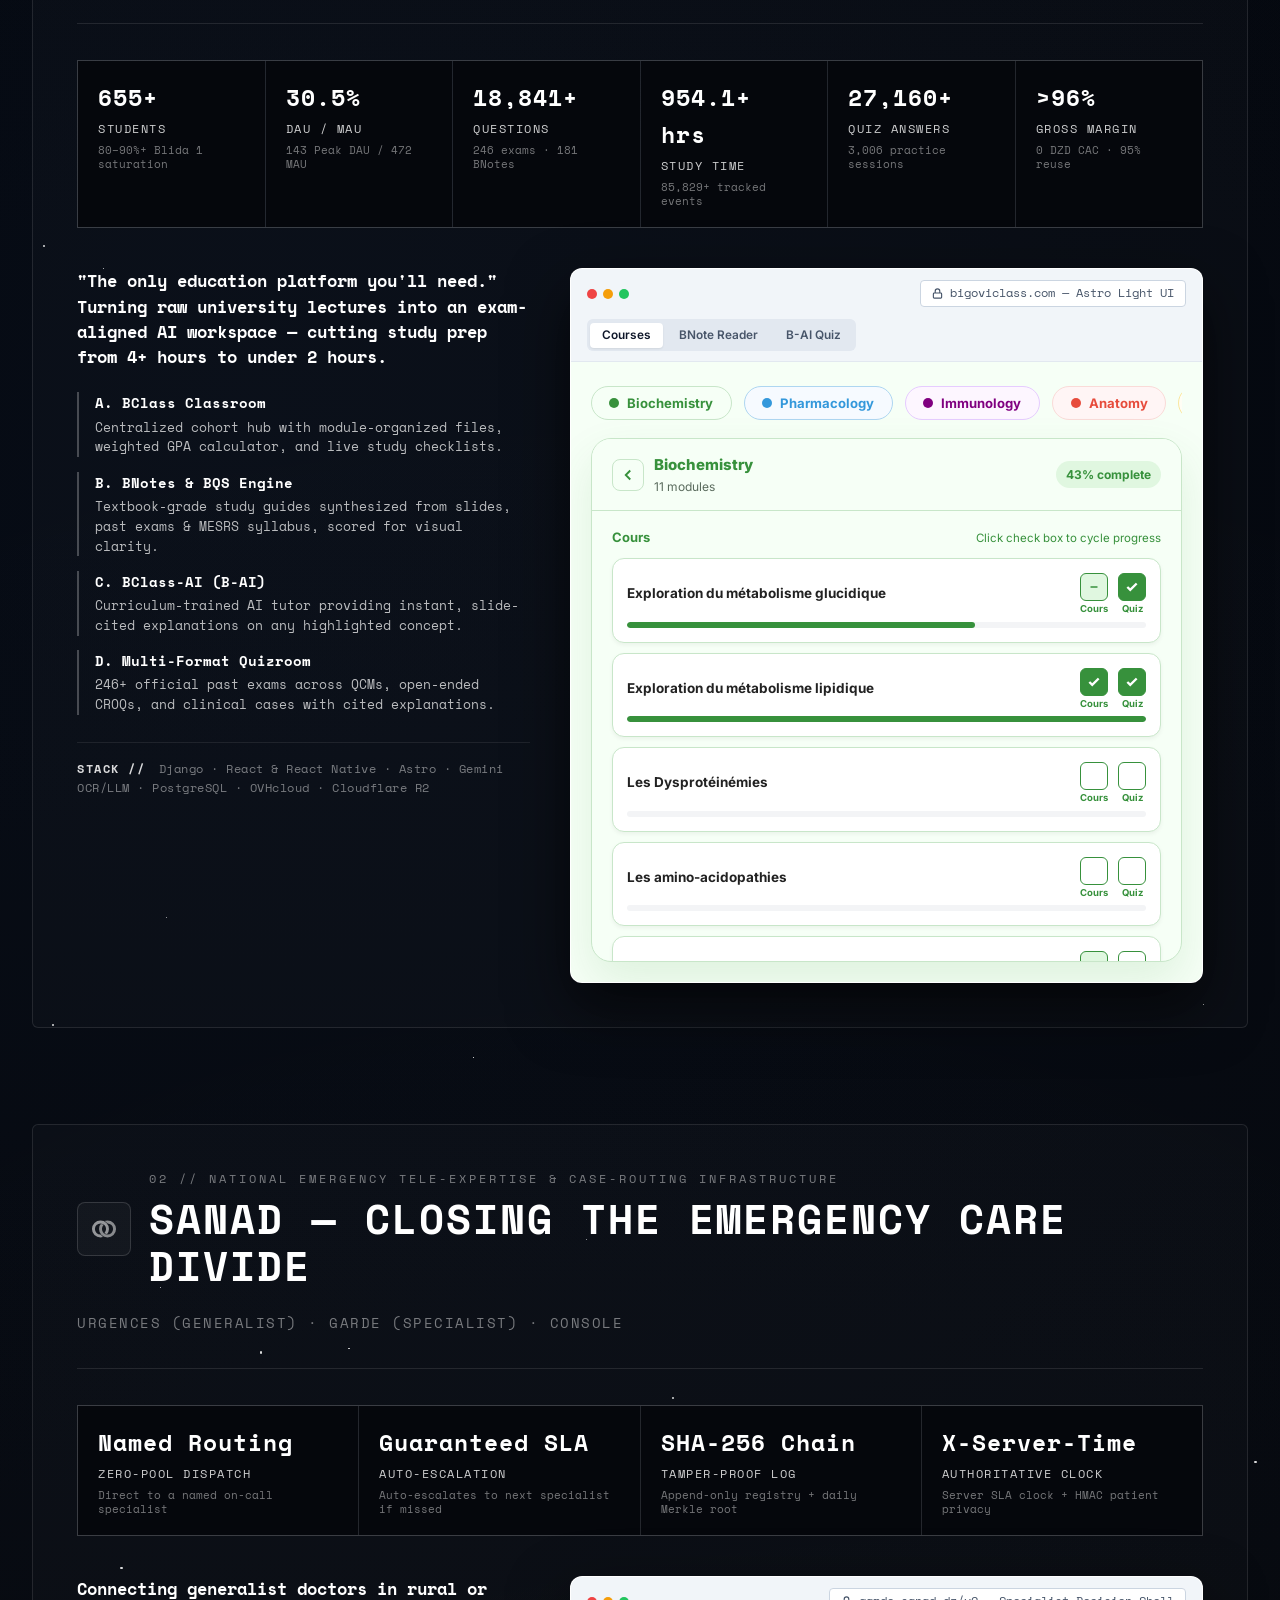
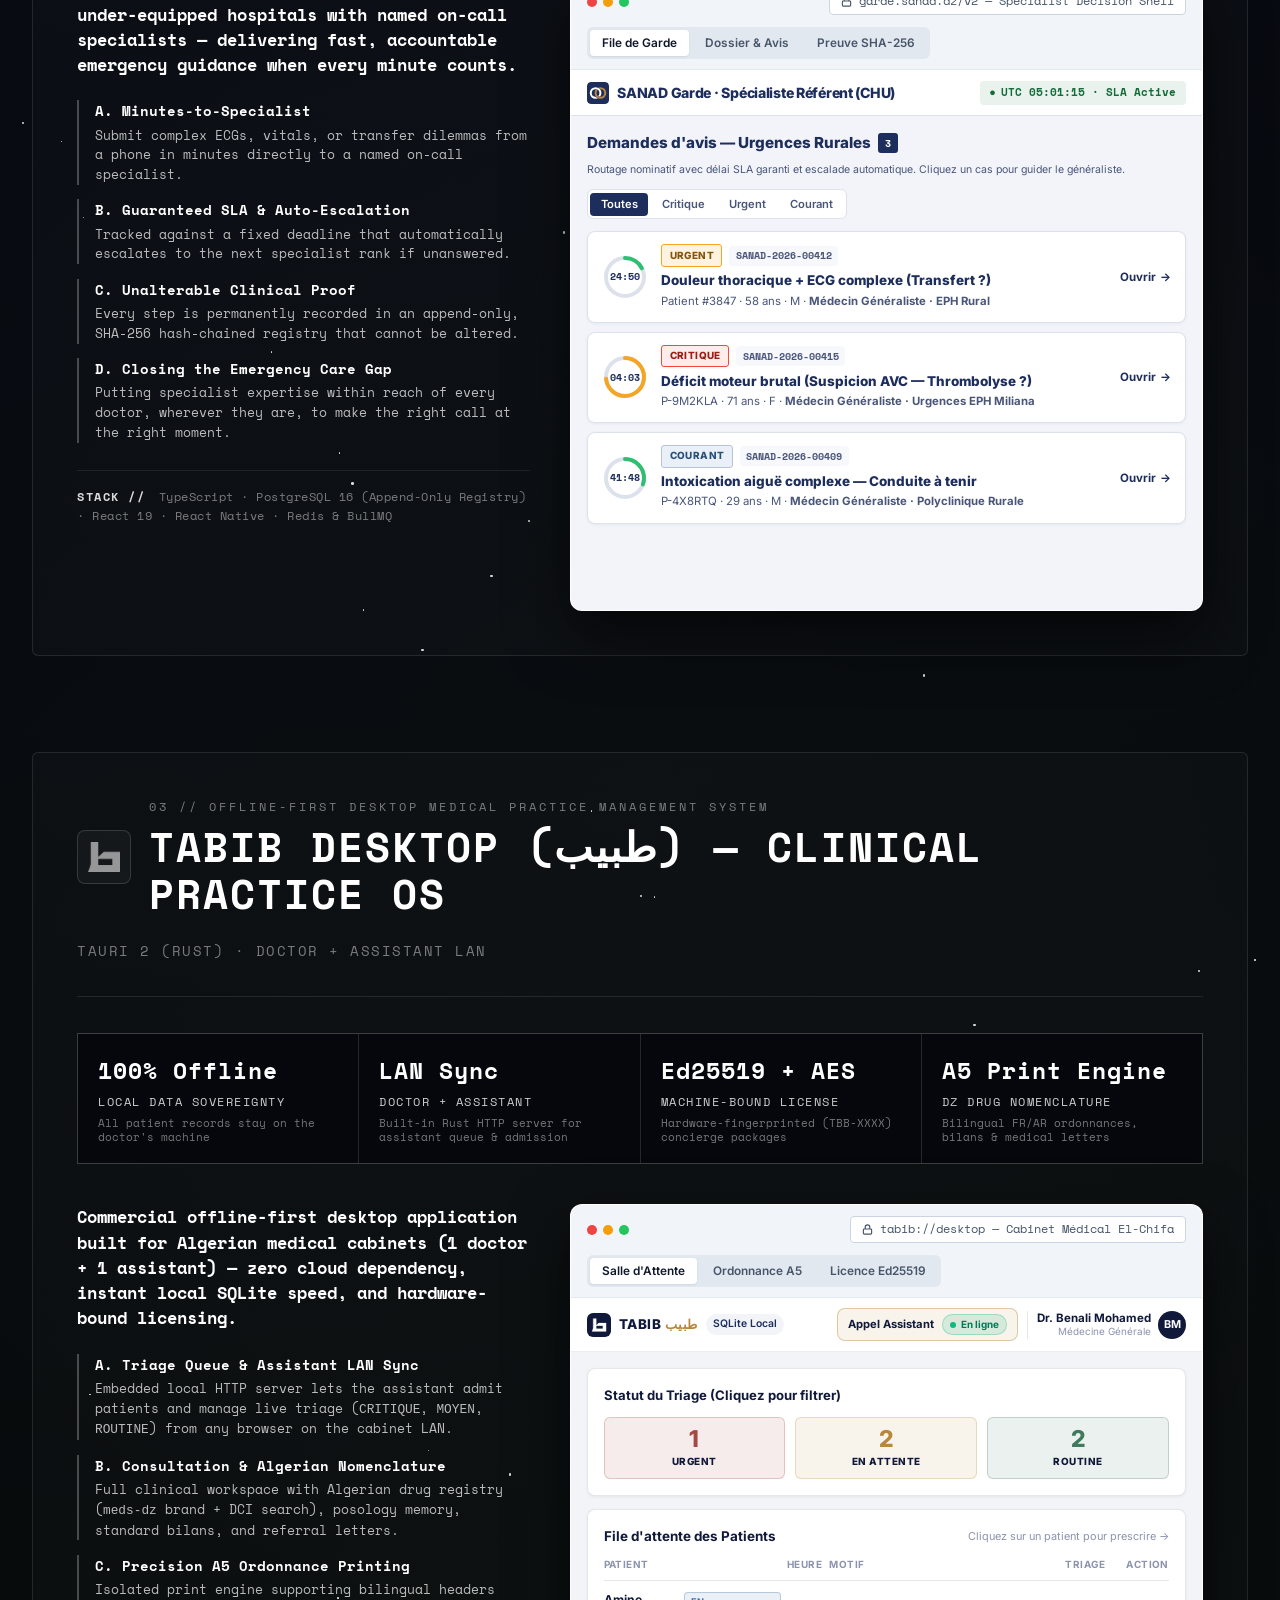
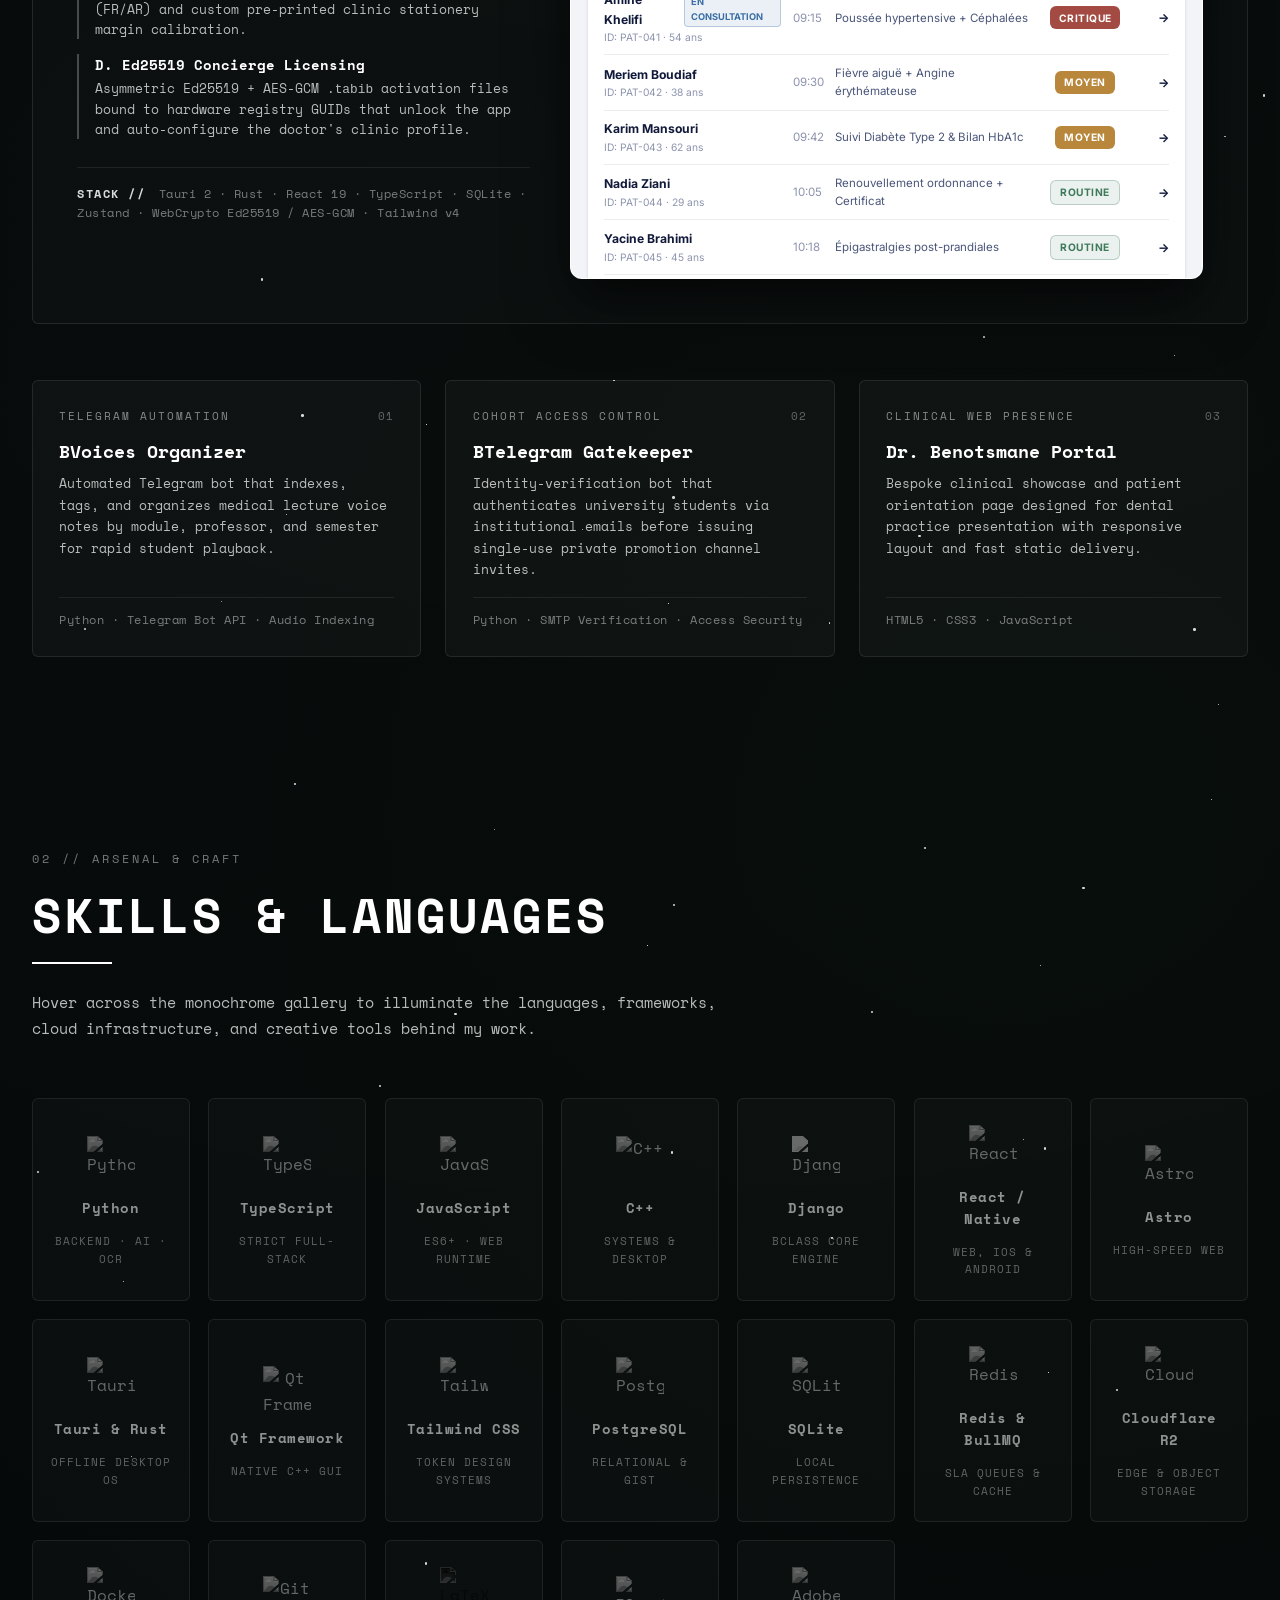
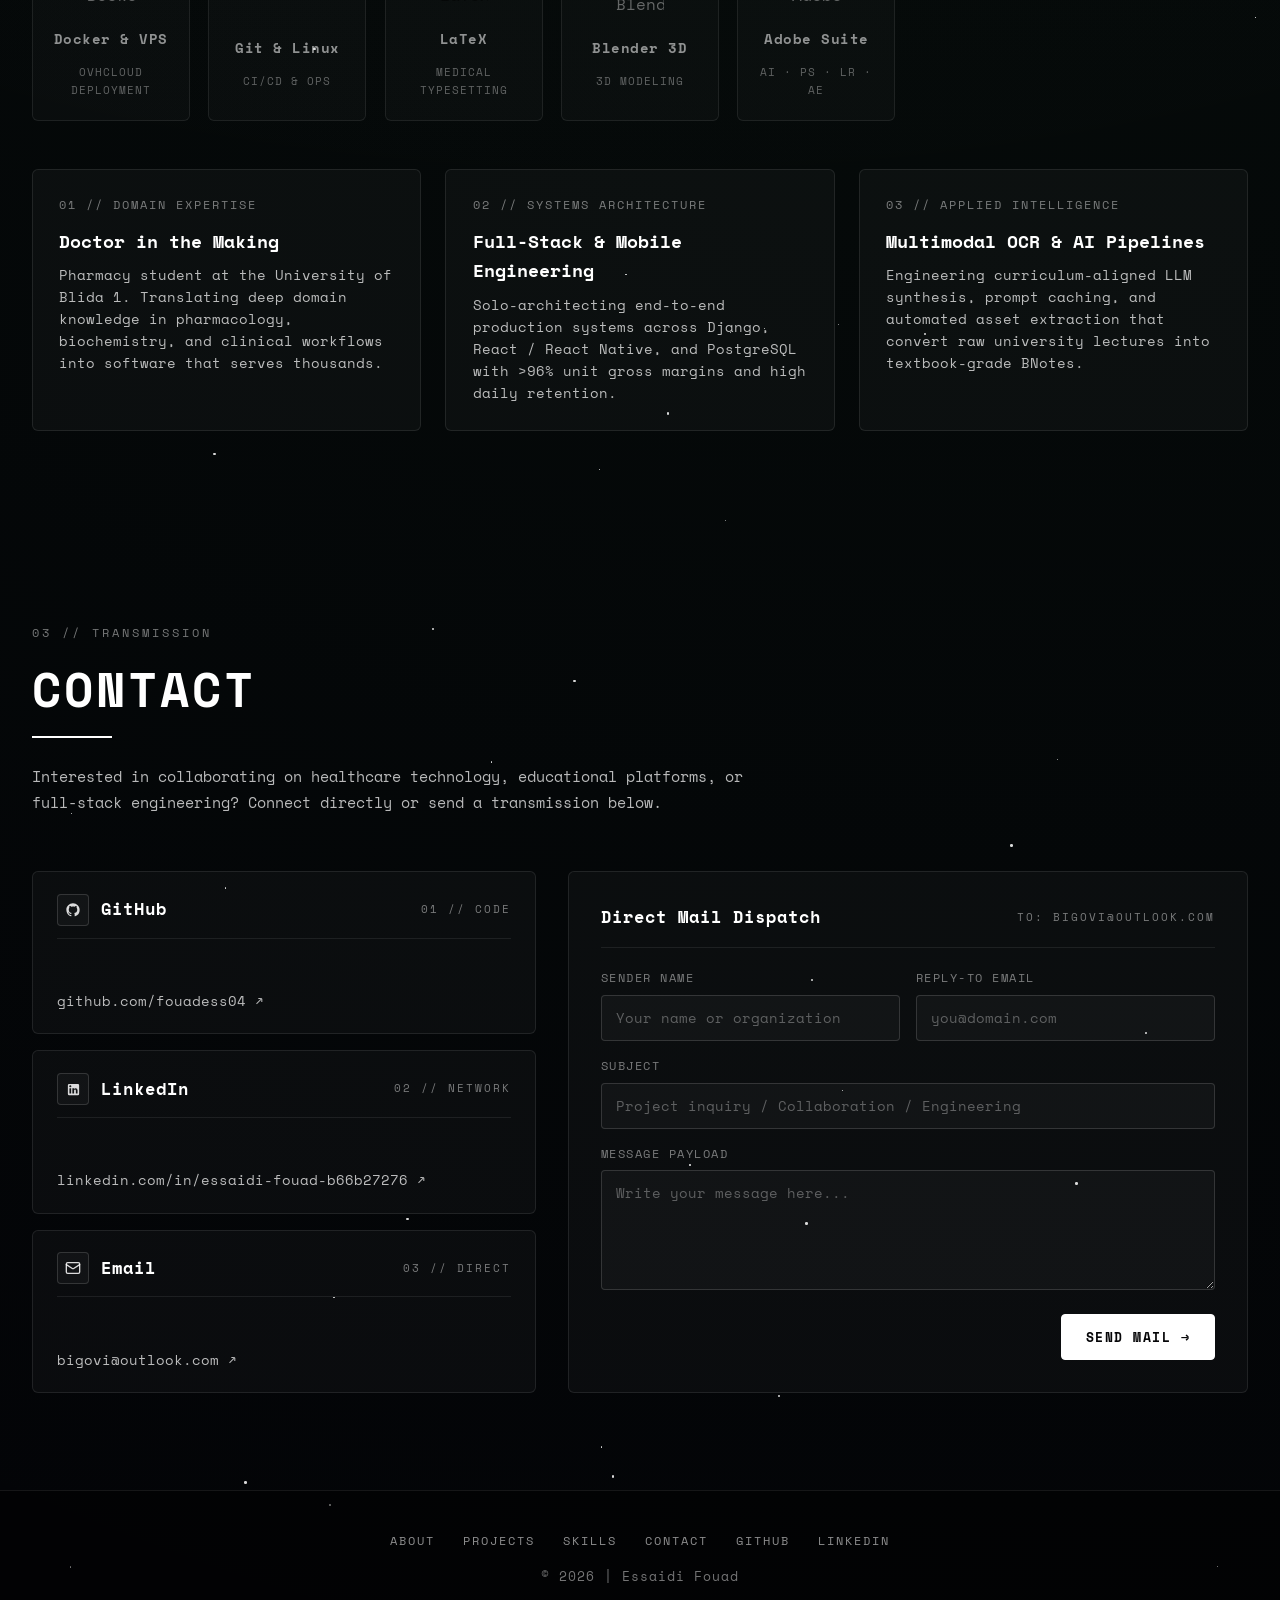
==== commit 5db68837: "Enhance portfolio with BClass, SANAD & TABIB interactive light UIs, monochrome logos, and README" ====
--- a/index.html
+++ b/index.html
@@ -3,199 +3,1533 @@
 <head>
   <meta charset="UTF-8">
   <meta name="viewport" content="width=device-width, initial-scale=1.0">
-  <title>Essaidi fouad</title>
+  <title>Essaidi Fouad</title>
+  <link rel="preconnect" href="https://fonts.googleapis.com">
+  <link rel="preconnect" href="https://fonts.gstatic.com" crossorigin>
+  <link href="https://fonts.googleapis.com/css2?family=Inter:wght@400;500;600;700;800&family=Merriweather:ital,wght@0,400;0,700;1,400&family=Space+Mono:ital,wght@0,400;0,700;1,400&display=swap" rel="stylesheet">
   <link rel="stylesheet" href="assets/styles.css">
 </head>
 <body>
   <div class="smooth-transition" id="transition-overlay"></div>
+  <div class="scroll-progress" id="scroll-progress"></div>
   <div class="stars"></div>
 
-  <header class="header">
-    <div class="logo">Essaidi Fouad</div>
+  <!-- HEADER -->
+  <header class="header" id="header">
+    <a href="#about" class="logo">Essaidi Fouad</a>
     <nav class="nav">
-      <a href="#skills">Skills</a>
-      <a href="#contact">Contact</a>
+      <a href="#projects" class="nav-link">Projects</a>
+      <a href="#skills" class="nav-link">Skills</a>
+      <a href="#contact" class="nav-link">Contact</a>
     </nav>
   </header>
 
+  <!-- HERO SECTION (Original Cosmic Vibe — No Pill Badges) -->
   <section class="hero" id="about">
-
-    <div class="orbital-system">
-    </div>
-
-    <div class="hero-content">
+    <div class="orbital-system" id="orbital-system"></div>
+
+    <div class="hero-content" id="hero-content">
       <h1 class="hero-title">Dual-citizen</h1>
       <p class="hero-subtitle">of Pharmaceutical and Tech galaxies</p>
       <a href="#contact" class="cta-button">Contact</a>
     </div>
   </section>
 
+  <!-- MAIN SECTIONS -->
   <div class="sections">
+
+    <!-- ====================================================================
+         PROJECTS SECTION (BClass & SANAD with Audited Metrics + Light UI)
+         ==================================================================== -->
+    <section class="section" id="projects">
+      <div class="section-content">
+        <div class="section-header-block reveal">
+          <span class="section-eyebrow">01 // Production Systems</span>
+          <h2 class="section-title">Projects</h2>
+          <p class="section-subtitle">
+            Architecting high-reliability platforms at the intersection of higher education, clinical care, and applied AI. Interact directly with the embedded light-mode interfaces below.
+          </p>
+        </div>
+
+        <!-- Monochrome App Ecosystem Strip -->
+        <div class="app-logos-strip reveal">
+          <a href="#project-bclass" class="app-logo-card">
+            <div class="app-logo-box">
+              <img src="assets/logos/bclass-logo.svg" alt="BClass Logo" class="app-logo-img">
+            </div>
+            <div>
+              <div style="font-size:0.68rem;text-transform:uppercase;letter-spacing:2px;color:var(--text-muted);">01 // EdTech &amp; AI</div>
+              <div style="font-size:1.05rem;font-weight:700;color:#ffffff;margin-top:2px;">BClass</div>
+              <div style="font-size:0.74rem;color:var(--text-secondary);">AI OS for Higher Education</div>
+            </div>
+          </a>
+
+          <a href="#project-sanad" class="app-logo-card">
+            <div class="app-logo-box">
+              <img src="assets/logos/sanad-logo.svg" alt="SANAD Logo" class="app-logo-img">
+            </div>
+            <div>
+              <div style="font-size:0.68rem;text-transform:uppercase;letter-spacing:2px;color:var(--text-muted);">02 // Tele-Expertise</div>
+              <div style="font-size:1.05rem;font-weight:700;color:#ffffff;margin-top:2px;">SANAD</div>
+              <div style="font-size:0.74rem;color:var(--text-secondary);">Emergency Case-Routing Engine</div>
+            </div>
+          </a>
+
+          <a href="#project-tabib" class="app-logo-card">
+            <div class="app-logo-box">
+              <img src="assets/logos/tabib-mark.png" alt="TABIB Logo" class="app-logo-img">
+            </div>
+            <div>
+              <div style="font-size:0.68rem;text-transform:uppercase;letter-spacing:2px;color:var(--text-muted);">03 // Desktop OS</div>
+              <div style="font-size:1.05rem;font-weight:700;color:#ffffff;margin-top:2px;">TABIB (طبيب)</div>
+              <div style="font-size:0.74rem;color:var(--text-secondary);">Offline Medical Practice OS</div>
+            </div>
+          </a>
+        </div>
+
+        <div class="project-showcase">
+
+          <!-- ==============================================================
+               PROJECT 1: BCLASS — THE AI OPERATING SYSTEM FOR HIGHER EDUCATION
+               ============================================================== -->
+          <article class="project-block reveal" id="project-bclass">
+            <div class="project-header-bar">
+              <div class="project-title-row">
+                <div class="project-logo-box">
+                  <img src="assets/logos/bclass-logo.svg" alt="BClass Monochrome Logo" class="app-logo-img">
+                </div>
+                <div>
+                  <span class="project-index">01 // Founder, Solo Full-Stack Architect &amp; AI Engineer</span>
+                  <h3 class="project-name">BClass — AI OS for Higher Education</h3>
+                </div>
+              </div>
+              <a href="https://bigoviclass.com" target="_blank" rel="noopener" class="project-live-link">
+                bigoviclass.com ↗
+              </a>
+            </div>
+
+            <!-- Audited Production Metrics Strip (Blida 1) -->
+            <div class="metrics-strip">
+              <div class="metric-cell">
+                <span class="metric-value">655+</span>
+                <span class="metric-label">Students</span>
+                <span class="metric-sub">80–90%+ Blida 1 saturation</span>
+              </div>
+              <div class="metric-cell">
+                <span class="metric-value">30.5%</span>
+                <span class="metric-label">DAU / MAU</span>
+                <span class="metric-sub">143 Peak DAU / 472 MAU</span>
+              </div>
+              <div class="metric-cell">
+                <span class="metric-value">18,841+</span>
+                <span class="metric-label">Questions</span>
+                <span class="metric-sub">246 exams · 181 BNotes</span>
+              </div>
+              <div class="metric-cell">
+                <span class="metric-value">954.1+ hrs</span>
+                <span class="metric-label">Study Time</span>
+                <span class="metric-sub">85,829+ tracked events</span>
+              </div>
+              <div class="metric-cell">
+                <span class="metric-value">27,160+</span>
+                <span class="metric-label">Quiz Answers</span>
+                <span class="metric-sub">3,006 practice sessions</span>
+              </div>
+              <div class="metric-cell">
+                <span class="metric-value">&gt;96%</span>
+                <span class="metric-label">Gross Margin</span>
+                <span class="metric-sub">0 DZD CAC · 95% reuse</span>
+              </div>
+            </div>
+
+            <div class="project-top-grid">
+              <!-- Left Column: BClass Concise Overview -->
+              <div class="project-info">
+                <p class="project-tagline">
+                  "The only education platform you'll need." Turning raw university lectures into an exam-aligned AI workspace — cutting study prep from 4+ hours to under 2 hours.
+                </p>
+
+                <div class="project-modules-list">
+                  <div class="module-item">
+                    <div class="module-title">A. BClass Classroom</div>
+                    <div class="module-desc">Centralized cohort hub with module-organized files, weighted GPA calculator, and live study checklists.</div>
+                  </div>
+                  <div class="module-item">
+                    <div class="module-title">B. BNotes &amp; BQS Engine</div>
+                    <div class="module-desc">Textbook-grade study guides synthesized from slides, past exams &amp; MESRS syllabus, scored for visual clarity.</div>
+                  </div>
+                  <div class="module-item">
+                    <div class="module-title">C. BClass-AI (B-AI)</div>
+                    <div class="module-desc">Curriculum-trained AI tutor providing instant, slide-cited explanations on any highlighted concept.</div>
+                  </div>
+                  <div class="module-item">
+                    <div class="module-title">D. Multi-Format Quizroom</div>
+                    <div class="module-desc">246+ official past exams across QCMs, open-ended CROQs, and clinical cases with cited explanations.</div>
+                  </div>
+                </div>
+
+                <div class="project-stack-line">
+                  <strong>Stack //</strong> Django · React &amp; React Native · Astro · Gemini OCR/LLM · PostgreSQL · OVHcloud · Cloudflare R2
+                </div>
+              </div>
+
+              <!-- Right Column: Inherited Astro BClass Interactive Light UI (CourseMockup.tsx + BNoteShowcase.astro + QuizShowcase.astro) -->
+              <div class="ui-embed-frame" id="bclass-ui-frame">
+                <div class="ui-embed-chrome">
+                  <div class="chrome-dots">
+                    <span class="chrome-dot red"></span>
+                    <span class="chrome-dot amber"></span>
+                    <span class="chrome-dot green"></span>
+                  </div>
+                  <div class="chrome-url">
+                    <svg width="11" height="11" viewBox="0 0 24 24" fill="none" stroke="currentColor" stroke-width="2.5"><rect x="3" y="11" width="18" height="11" rx="2" ry="2"/><path d="M7 11V7a5 5 0 0 1 10 0v4"/></svg>
+                    <span>bigoviclass.com — Astro Light UI</span>
+                  </div>
+                  <div class="chrome-tabs" role="tablist">
+                    <button class="chrome-tab active" data-bclass-tab="courses" type="button">Courses</button>
+                    <button class="chrome-tab" data-bclass-tab="bnote" type="button">BNote Reader</button>
+                    <button class="chrome-tab" data-bclass-tab="quiz" type="button">B-AI Quiz</button>
+                  </div>
+                </div>
+
+                <!-- Inherited Astro BClass Host -->
+                <div class="bclass-astro-host">
+
+                  <!-- ========================================================
+                       PANE 1: EXACT CourseMockup.tsx INHERITED FROM ASTRO
+                       ======================================================== -->
+                  <div class="bclass-astro-pane active" id="bclass-pane-courses">
+                    <!-- Marquee Track (from CourseMockup.tsx) -->
+                    <div style="overflow:hidden;margin-bottom:14px;padding:4px 0;position:relative;">
+                      <div class="marquee-track" id="astro-course-marquee">
+                        <!-- Populated by main.js with exact CourseMockup.tsx coursesData.concat(coursesData) -->
+                      </div>
+                    </div>
+
+                    <!-- App Interactive Screen Mockup (from CourseMockup.tsx) -->
+                    <div class="app-mockup" id="astro-app-mockup" style="background-color:#f6fff6;border-color:#c8e6c9;">
+                      <!-- App Screen Header -->
+                      <div class="app-header" id="astro-app-header" style="background-color:#f6fff6;border-bottom-color:#c8e6c9;">
+                        <div style="display:flex;align-items:center;gap:10px;min-width:0;flex:1;">
+                          <button id="astro-course-back" type="button" style="display:none;padding:6px;border-radius:8px;border:1px solid #c8e6c9;color:#37913c;background:transparent;align-items:center;justify-content:center;cursor:pointer;flex-shrink:0;">
+                            <svg width="18" height="18" viewBox="0 0 24 24" fill="none" stroke="currentColor" stroke-width="2.5">
+                              <polyline points="15 18 9 12 15 6"></polyline>
+                            </svg>
+                          </button>
+                          <div style="min-width:0;flex:1;">
+                            <h3 id="astro-header-title" style="font-weight:800;font-size:15px;color:#37913c;margin:0;white-space:nowrap;overflow:hidden;text-overflow:ellipsis;">
+                              My Courses
+                            </h3>
+                            <span id="astro-header-sub" style="font-size:12px;color:#5a6b5d;display:block;white-space:nowrap;overflow:hidden;text-overflow:ellipsis;">
+                              BClass Interactive Demo
+                            </span>
+                          </div>
+                        </div>
+                        <div style="display:flex;align-items:center;gap:8px;flex-shrink:0;">
+                          <span id="astro-header-badge" style="font-size:12px;font-weight:700;padding:4px 10px;border-radius:9999px;background-color:#e0f7e0;color:#37913c;white-space:nowrap;">
+                            Live Preview
+                          </span>
+                        </div>
+                      </div>
+
+                      <!-- Courses / Materials Body (460px height matching CourseMockup.tsx) -->
+                      <div id="astro-course-body" class="custom-scroll" style="padding:16px 20px;height:450px;overflow-y:auto;">
+                        <!-- Populated dynamically by main.js (Courses View vs Materials View) -->
+                      </div>
+                    </div>
+                  </div>
+
+                  <!-- ========================================================
+                       PANE 2: EXACT BNoteShowcase.astro INHERITED FROM ASTRO
+                       ======================================================== -->
+                  <div class="bclass-astro-pane" id="bclass-pane-bnote">
+                    <div id="bnote-card-mockup" style="position:relative;background:#ffffff;border-radius:16px;border:1px solid var(--bclass-border);box-shadow:0px 4px 16px rgba(0,0,0,0.06);overflow:hidden;display:flex;flex-direction:column;justify-content:space-between;">
+                      <div>
+                        <!-- BNote Navigation Header (ScreenWrapper & HeaderSpacer) -->
+                        <div style="padding:14px 20px;background:#ffffff;border-bottom:1px solid #eeeeee;display:flex;align-items:center;justify-content:space-between;gap:12px;">
+                          <div style="display:flex;align-items:center;gap:10px;min-width:0;flex:1;">
+                            <div style="width:32px;height:32px;border-radius:8px;background:var(--bclass-secondary);display:flex;align-items:center;justify-content:center;color:var(--bclass-primary);font-weight:700;font-size:14px;flex-shrink:0;">
+                              <svg width="18" height="18" viewBox="0 0 24 24" fill="none" stroke="currentColor" stroke-width="2" stroke-linecap="round">
+                                <path d="M4 19.5A2.5 2.5 0 0 1 6.5 17H20"></path>
+                                <path d="M6.5 2H20v20H6.5A2.5 2.5 0 0 1 4 19.5v-15A2.5 2.5 0 0 1 6.5 2z"></path>
+                              </svg>
+                            </div>
+                            <div style="min-width:0;flex:1;">
+                              <span style="font-size:12px;font-weight:600;color:var(--bclass-text-muted);display:block;white-space:nowrap;overflow:hidden;text-overflow:ellipsis;">Biochemistry • Semester 3</span>
+                              <span class="font-serif" style="font-size:13px;font-weight:700;color:#1c4587;display:block;white-space:nowrap;overflow:hidden;text-overflow:ellipsis;">Hormones : Généralités et mécanismes d'action</span>
+                            </div>
+                          </div>
+
+                          <!-- BNoteState Verified Badge -->
+                          <div style="display:inline-flex;align-items:center;gap:6px;padding:4px 10px;border-radius:8px;background:#e0f7e0;color:#37913c;font-size:12px;font-weight:600;flex-shrink:0;">
+                            <svg width="12" height="12" viewBox="0 0 24 24" fill="none" stroke="currentColor" stroke-width="3" stroke-linecap="round">
+                              <polyline points="20 6 9 17 4 12"></polyline>
+                            </svg>
+                            <span>Verified</span>
+                          </div>
+                        </div>
+
+                        <!-- BNote Content Area (matching BNoteElements.jsx & BNoteShowcase.astro) -->
+                        <div class="font-serif custom-scroll" style="padding:18px 20px;color:#333333;line-height:1.68;font-size:13.5px;height:400px;overflow-y:auto;">
+                          <!-- H1 Document Title -->
+                          <h3 class="font-serif" style="font-size:20px;font-weight:700;color:#1c4587;padding-bottom:8px;border-bottom:2px solid #1c4587;margin-bottom:14px;">
+                            Hormones : Généralités et mécanismes d'action
+                          </h3>
+
+                          <!-- H2 Section Title -->
+                          <h4 class="font-serif" style="font-size:16px;font-weight:700;color:#006400;padding-top:4px;margin-bottom:10px;">
+                            1. Introduction et Définition
+                          </h4>
+
+                          <!-- Blue Callout Box -->
+                          <div style="margin:14px 0;border-radius:8px;overflow:hidden;border:1px solid #eeeeee;">
+                            <div class="font-serif" style="background:#1c4587;padding:8px 16px;color:#ffffff;font-weight:700;font-size:12px;letter-spacing:0.04em;display:flex;align-items:center;justify-content:space-between;">
+                              <span>Qu'est-ce qu'une Hormone ?</span>
+                              <button type="button" id="open-bnote-ai-trigger" style="background:rgba(255,255,255,0.16);border:1px solid rgba(255,255,255,0.35);color:#fff;font-family:'Inter',sans-serif;font-size:11px;font-weight:700;padding:2px 8px;border-radius:4px;cursor:pointer;display:inline-flex;align-items:center;gap:4px;">
+                                <svg width="10" height="10" viewBox="0 0 24 24" fill="currentColor"><path d="m12 3-1.912 5.813a2 2 0 0 1-1.275 1.275L3 12l5.813 1.912a2 2 0 0 1 1.275 1.275L12 21l1.912-5.813a2 2 0 0 1 1.275-1.275L21 12l-5.813-1.912a2 2 0 0 1-1.275-1.275L12 3z"/></svg>
+                                <span>Explain with B-Ai</span>
+                              </button>
+                            </div>
+                            <div style="padding:14px 16px;background:#f0f7ff;border-left:5px solid #1c4587;font-size:13.5px;line-height:1.65;">
+                              Ce sont des messagers chimiques sécrétés, en faible quantité, dans le sang, par une
+                              <span data-bnote-term="glande endocrine" style="background:#b3d7ff;color:#1c4587;font-weight:600;padding:2px 5px;border-radius:4px;cursor:pointer;" title="Click for BClass AI explanation">glande endocrine</span>, en réponse à un stimulus. Ce messager va agir sur les
+                              <span data-bnote-term="cellules cibles" style="background:#b3d7ff;color:#1c4587;font-weight:600;padding:2px 5px;border-radius:4px;cursor:pointer;" title="Click for BClass AI explanation">cellules cibles</span>
+                              dont il va modifier l'activité.
+                            </div>
+                          </div>
+
+                          <p style="line-height:1.68;padding:6px 0;">
+                            Les hormones sont des molécules informationnelles qui appartiennent à toutes les classes biochimiques (alcool, acides aminés, peptides, protéines, acides gras, stéroïdes, lipides complexes, nucléotides). Elles prennent l'information d'une cellule pour la transporter à une autre et induisent des mécanismes physiologiques ou physiopathologiques.
+                          </p>
+
+                          <!-- H3 Subheading -->
+                          <h4 class="font-serif" style="font-size:15px;font-weight:600;color:#006400;padding-top:8px;margin-bottom:6px;">
+                            Les Types de Communication Cellulaire
+                          </h4>
+
+                          <p style="line-height:1.68;margin-bottom:8px;">
+                            La communication intercellulaire se divise en deux grandes catégories :
+                          </p>
+
+                          <!-- Unified List Element (exact from BNoteShowcase.astro) -->
+                          <ul style="list-style:none;padding-left:6px;font-size:13.5px;display:flex;flex-direction:column;gap:8px;">
+                            <li style="display:flex;align-items:flex-start;gap:8px;">
+                              <span style="font-weight:700;color:#1c4587;">—</span>
+                              <span><strong>Communication à courte distance :</strong></span>
+                            </li>
+                            <li style="display:flex;align-items:flex-start;gap:8px;margin-left:14px;">
+                              <span style="font-weight:700;color:#800080;">•</span>
+                              <span>
+                                <strong>Système autocrine :</strong> La cellule libère un composé chimique qui va la stimuler elle-même. (Exemples :
+                                <span data-bnote-term="IGF" style="background:#faf0ff;color:#800080;font-weight:700;padding:2px 5px;border-radius:4px;cursor:pointer;">IGF</span>,
+                                <span data-bnote-term="monoxyde d'azote" style="background:#faf0ff;color:#800080;font-weight:700;padding:2px 5px;border-radius:4px;cursor:pointer;">monoxyde d'azote</span>).
+                              </span>
+                            </li>
+                            <li style="display:flex;align-items:flex-start;gap:8px;margin-left:14px;">
+                              <span style="font-weight:700;color:#800080;">•</span>
+                              <span>
+                                <strong>Système paracrine :</strong> L'hormone est libérée d'une cellule et agit sur une autre cellule adjacente dans le même tissu. (Exemples : la
+                                <span data-bnote-term="somatostatine" style="background:#faf0ff;color:#800080;font-weight:700;padding:2px 5px;border-radius:4px;cursor:pointer;">somatostatine</span>
+                                élaborée par les
+                                <span data-bnote-term="cellules δ" style="background:#b3d7ff;color:#1c4587;font-weight:600;padding:2px 5px;border-radius:4px;cursor:pointer;">cellules δ</span>
+                                agit sur les
+                                <span data-bnote-term="cellules α" style="background:#b3d7ff;color:#1c4587;font-weight:600;padding:2px 5px;border-radius:4px;cursor:pointer;">cellules α</span>
+                                ; les
+                                <span data-bnote-term="Prostaglandines" style="background:#faf0ff;color:#800080;font-weight:700;padding:2px 5px;border-radius:4px;cursor:pointer;">Prostaglandines</span>).
+                              </span>
+                            </li>
+                            <li style="display:flex;align-items:flex-start;gap:8px;">
+                              <span style="font-weight:700;color:#1c4587;">—</span>
+                              <span><strong>Communication à longue distance (système neuro-endocrinien) :</strong></span>
+                            </li>
+                            <li style="display:flex;align-items:flex-start;gap:8px;margin-left:14px;">
+                              <span style="font-weight:700;color:#800080;">•</span>
+                              <span>
+                                <strong>Le système endocrinien :</strong> Composé de glandes (ex :
+                                <span data-bnote-term="hypophyse" style="background:#b3d7ff;color:#1c4587;font-weight:600;padding:2px 5px;border-radius:4px;cursor:pointer;">hypophyse</span>,
+                                <span data-bnote-term="pancréas" style="background:#b3d7ff;color:#1c4587;font-weight:600;padding:2px 5px;border-radius:4px;cursor:pointer;">pancréas</span>,
+                                <span data-bnote-term="thyroïde" style="background:#b3d7ff;color:#1c4587;font-weight:600;padding:2px 5px;border-radius:4px;cursor:pointer;">thyroïde</span>) sécrétant des hormones transportées par le sang.
+                              </span>
+                            </li>
+                            <li style="display:flex;align-items:flex-start;gap:8px;margin-left:14px;">
+                              <span style="font-weight:700;color:#800080;">•</span>
+                              <span>
+                                <strong>Le système nerveux :</strong> L'influx électrique est transformé en information chimique. On distingue la
+                                <span data-bnote-term="Neurohormone" style="background:#faf0ff;color:#800080;font-weight:700;padding:2px 5px;border-radius:4px;cursor:pointer;">Neurohormone</span>
+                                (libérée dans le sang ou un muscle) et le
+                                <span data-bnote-term="Neuromédiateur" style="background:#faf0ff;color:#800080;font-weight:700;padding:2px 5px;border-radius:4px;cursor:pointer;">Neuromédiateur</span>
+                                (libéré vers un autre neurone).
+                              </span>
+                            </li>
+                          </ul>
+                        </div>
+                      </div>
+
+                      <!-- BNote Footer Bar (ReadingProgress.jsx) -->
+                      <div style="padding:12px 20px;background:#f8f9fa;border-top:1px solid #eeeeee;display:flex;align-items:center;justify-content:space-between;font-size:12px;color:var(--bclass-text-muted);">
+                        <span style="font-weight:500;color:#276b2a;">Resumed at Section 3 of 8 · Click any highlighted term for B-AI</span>
+                        <div style="display:flex;align-items:center;gap:10px;">
+                          <div style="width:96px;height:8px;background:#e0f7e0;border-radius:4px;overflow:hidden;">
+                            <div style="height:100%;width:67%;background:#37913c;"></div>
+                          </div>
+                          <span style="font-weight:700;color:#37913c;">67%</span>
+                        </div>
+                      </div>
+
+                      <!-- IN-CARD OVERLAY FOR BNOTE: BClass AI Overlay (exact from BNoteShowcase.astro) -->
+                      <div id="bnote-ai-overlay-backdrop" style="position:absolute;inset:0;background:rgba(0,0,0,0.2);z-index:40;display:none;opacity:0;transition:opacity 0.3s ease;"></div>
+
+                      <div id="bnote-ai-overlay" style="position:absolute;left:0;right:0;bottom:0;height:84%;background:#ffffff;z-index:50;border-radius:16px 16px 0 0;border-top:1px solid var(--bclass-border);box-shadow:0 -12px 32px rgba(0,0,0,0.18);transform:translateY(100%);transition:transform 0.3s ease-out;display:flex;flex-direction:column;justify-content:space-between;overflow:hidden;">
+                        <!-- Overlay Header Bar -->
+                        <div style="padding:14px 20px;background:var(--bclass-background);border-bottom:1px solid var(--bclass-border);display:flex;align-items:center;justify-content:space-between;position:relative;flex-shrink:0;">
+                          <div style="position:absolute;left:50%;top:8px;transform:translateX(-50%);width:32px;height:4px;background:#d1d5db;border-radius:2px;"></div>
+                          <div style="display:flex;align-items:center;gap:10px;margin-top:4px;">
+                            <div style="width:32px;height:32px;border-radius:8px;background:#e0f0ff;color:#1c4587;display:flex;align-items:center;justify-content:center;font-weight:700;">
+                              <svg width="16" height="16" viewBox="0 0 24 24" fill="currentColor"><path d="m12 3-1.912 5.813a2 2 0 0 1-1.275 1.275L3 12l5.813 1.912a2 2 0 0 1 1.275 1.275L12 21l1.912-5.813a2 2 0 0 1 1.275-1.275L21 12l-5.813-1.912a2 2 0 0 1-1.275-1.275L12 3z"/></svg>
+                            </div>
+                            <div>
+                              <div style="font-weight:700;font-size:13px;color:#1c4587;">BClass AI Assistant</div>
+                              <div style="font-size:11px;color:#276b2a;font-weight:600;display:flex;align-items:center;gap:4px;">
+                                <span style="width:6px;height:6px;border-radius:50%;background:#37913c;display:inline-block;"></span>
+                                20 messages left today
+                              </div>
+                            </div>
+                          </div>
+                          <button id="close-bnote-ai-overlay" type="button" style="padding:6px;color:#9ca3af;background:transparent;border:none;border-radius:6px;cursor:pointer;margin-top:4px;" aria-label="Close AI Overlay">
+                            <svg width="18" height="18" viewBox="0 0 24 24" fill="none" stroke="currentColor" stroke-width="2.5" stroke-linecap="round">
+                              <line x1="18" y1="6" x2="6" y2="18"></line>
+                              <line x1="6" y1="6" x2="18" y2="18"></line>
+                            </svg>
+                          </button>
+                        </div>
+
+                        <!-- Overlay Scrollable Body Content -->
+                        <div style="flex:1;overflow-y:auto;padding:16px;background:#fafafa;display:flex;flex-direction:column;gap:12px;">
+                          <div style="padding:10px;background:#f0f4f9;border-left:4px solid #1c4587;border-radius:8px;font-size:12px;">
+                            <span style="font-weight:900;color:#1c4587;display:block;text-transform:uppercase;letter-spacing:0.05em;font-size:9px;">SELECTION EXPLANATION</span>
+                            <p id="bnote-ai-selected-quote" style="font-weight:500;color:#374151;font-style:italic;font-size:11px;margin-top:2px;">"Glucagon, Cortisol"</p>
+                          </div>
+                          <div id="bnote-ai-typing-container" class="font-serif" style="background:#ffffff;padding:14px;border-radius:12px;border:1px solid #e5e7eb;font-size:13px;line-height:1.65;color:#1f2937;">
+                            <!-- Streamed word-by-word via main.js -->
+                          </div>
+                        </div>
+
+                        <!-- Overlay Footer Chat Input Bar -->
+                        <div style="padding:12px;background:#ffffff;border-top:1px solid #f3f4f6;flex-shrink:0;">
+                          <div style="display:flex;align-items:center;gap:8px;padding:8px;background:#f9fafb;border:1px solid #e5e7eb;border-radius:10px;">
+                            <input type="text" value="What is the role of cortisol in fasting?" readonly style="flex:1;background:transparent;border:none;font-size:12px;color:#1f2937;padding:0 8px;outline:none;">
+                            <button type="button" style="width:28px;height:28px;border-radius:8px;background:#1c4587;color:#ffffff;border:none;display:flex;align-items:center;justify-content:center;cursor:pointer;" aria-label="Send">
+                              <svg width="12" height="12" viewBox="0 0 24 24" fill="none" stroke="currentColor" stroke-width="2.5" stroke-linecap="round">
+                                <line x1="22" y1="2" x2="11" y2="13"></line>
+                                <polygon points="22 2 15 22 11 13 2 9 22 2"></polygon>
+                              </svg>
+                            </button>
+                          </div>
+                        </div>
+                      </div>
+                    </div>
+                  </div>
+
+                  <!-- ========================================================
+                       PANE 3: EXACT QuizShowcase.astro INHERITED FROM ASTRO
+                       ======================================================== -->
+                  <div class="bclass-astro-pane" id="bclass-pane-quiz">
+                    <div id="quiz-card-mockup" style="position:relative;background:#ffffff;border-radius:16px;border:1px solid var(--bclass-border);box-shadow:0 20px 45px rgba(0,0,0,0.08);overflow:hidden;display:flex;flex-direction:column;justify-content:space-between;">
+                      <div>
+                        <!-- Quiz Header -->
+                        <div style="display:flex;align-items:center;justify-content:space-between;padding:14px 20px;background:var(--bclass-background);border-bottom:1px solid var(--bclass-border);">
+                          <div style="display:flex;align-items:center;gap:10px;min-width:0;flex:1;">
+                            <div style="width:36px;height:36px;border-radius:8px;background:var(--bclass-primary);display:flex;align-items:center;justify-content:center;color:#ffffff;flex-shrink:0;">
+                              <svg width="18" height="18" viewBox="0 0 24 24" fill="none" stroke="currentColor" stroke-width="2.5" stroke-linecap="round" stroke-linejoin="round">
+                                <path d="M9.09 9a3 3 0 0 1 5.83 1c0 2-3 3-3 3"></path>
+                                <line x1="12" y1="17" x2="12.01" y2="17"></line>
+                                <circle cx="12" cy="12" r="10"></circle>
+                              </svg>
+                            </div>
+                            <div style="min-width:0;flex:1;">
+                              <div style="font-weight:700;font-size:13.5px;color:var(--bclass-text);white-space:nowrap;overflow:hidden;text-overflow:ellipsis;">Les Hormones · Biochimie</div>
+                              <div style="font-size:11.5px;color:#6b7280;">Question 4 of 20</div>
+                            </div>
+                          </div>
+                          <div style="font-size:12px;font-weight:600;padding:4px 10px;border-radius:6px;background:#e0f0ff;color:var(--bclass-blue-dark);flex-shrink:0;">
+                            Quiz Preview
+                          </div>
+                        </div>
+
+                        <!-- Progress Bar -->
+                        <div style="height:4px;background:#f3f4f6;">
+                          <div style="height:100%;width:20%;background:var(--bclass-primary);"></div>
+                        </div>
+
+                        <!-- Quiz Body -->
+                        <div style="padding:18px 20px;">
+                          <h3 style="font-weight:700;font-size:16px;margin-bottom:14px;color:var(--bclass-text);">
+                            Donner la réponse juste, la protéine Kinase A :
+                          </h3>
+
+                          <div id="astro-quiz-options" style="display:flex;flex-direction:column;gap:8px;">
+                            <!-- Option A (User Selected - WRONG / RED STATE) -->
+                            <div data-qopt="A" style="display:flex;align-items:center;gap:12px;padding:10px 12px;border-radius:12px;border:2px solid #dc3545;background:#fff5f5;cursor:pointer;transition:all 0.2s;">
+                              <div class="qopt-badge" style="width:28px;height:28px;border-radius:50%;background:#dc3545;display:flex;align-items:center;justify-content:center;font-weight:700;font-size:13px;color:#ffffff;flex-shrink:0;">A</div>
+                              <span class="qopt-label" style="font-size:13px;font-weight:700;color:#dc3545;">Phosphoryle de nombreuses protéines substrats sur un résidu tyrosine</span>
+                            </div>
+
+                            <!-- Option B -->
+                            <div data-qopt="B" style="display:flex;align-items:center;gap:12px;padding:10px 12px;border-radius:12px;border:1px solid var(--bclass-border);background:#ffffff;cursor:pointer;transition:all 0.2s;">
+                              <div class="qopt-badge" style="width:28px;height:28px;border-radius:50%;border:2px solid var(--bclass-border);display:flex;align-items:center;justify-content:center;font-weight:700;font-size:13px;color:#6b7280;flex-shrink:0;">B</div>
+                              <span class="qopt-label" style="font-size:13px;font-weight:500;color:var(--bclass-text);">La liaison d'AMPc a deux sites dans une s/u R masque la s/u Catalytique</span>
+                            </div>
+
+                            <!-- Option C -->
+                            <div data-qopt="C" style="display:flex;align-items:center;gap:12px;padding:10px 12px;border-radius:12px;border:1px solid var(--bclass-border);background:#ffffff;cursor:pointer;transition:all 0.2s;">
+                              <div class="qopt-badge" style="width:28px;height:28px;border-radius:50%;border:2px solid var(--bclass-border);display:flex;align-items:center;justify-content:center;font-weight:700;font-size:13px;color:#6b7280;flex-shrink:0;">C</div>
+                              <span class="qopt-label" style="font-size:13px;font-weight:500;color:var(--bclass-text);">Le Diacyl glycérol active certaines iso formes de la PKA</span>
+                            </div>
+
+                            <!-- Option D (Correct Answer - GREEN STATE) -->
+                            <div data-qopt="D" style="display:flex;align-items:center;gap:12px;padding:10px 12px;border-radius:12px;border:2px solid #37913c;background:#f0fff0;cursor:pointer;transition:all 0.2s;">
+                              <div class="qopt-badge" style="width:28px;height:28px;border-radius:50%;background:#37913c;display:flex;align-items:center;justify-content:center;font-weight:700;font-size:13px;color:#ffffff;flex-shrink:0;">D</div>
+                              <span class="qopt-label" style="font-size:13px;font-weight:700;color:#276b2a;">Les protéines histones et Facteurs de transcription comme CREB sont ses cibles.</span>
+                            </div>
+
+                            <!-- Option E -->
+                            <div data-qopt="E" style="display:flex;align-items:center;gap:12px;padding:10px 12px;border-radius:12px;border:1px solid var(--bclass-border);background:#ffffff;cursor:pointer;transition:all 0.2s;">
+                              <div class="qopt-badge" style="width:28px;height:28px;border-radius:50%;border:2px solid var(--bclass-border);display:flex;align-items:center;justify-content:center;font-weight:700;font-size:13px;color:#6b7280;flex-shrink:0;">E</div>
+                              <span class="qopt-label" style="font-size:13px;font-weight:500;color:var(--bclass-text);">Est constituée d'une sous-unité régulatrice et autre-unités catalytique</span>
+                            </div>
+                          </div>
+
+                          <!-- AI Explanation Box with Trigger (exact from QuizShowcase.astro) -->
+                          <div style="margin-top:16px;border-radius:12px;border:1px solid #aed6f1;background:#e0f0ff;padding:14px 16px;">
+                            <div style="display:flex;align-items:center;justify-content:space-between;margin-bottom:6px;">
+                              <span style="font-weight:700;color:#1c4587;font-size:14px;">Explanation</span>
+                              <button id="open-card-ai-overlay" type="button" style="display:inline-flex;align-items:center;gap:6px;padding:5px 12px;background:#1c4587;color:#ffffff;font-size:11.5px;font-weight:700;border-radius:6px;border:none;cursor:pointer;transition:background 0.2s;">
+                                <svg width="12" height="12" viewBox="0 0 24 24" fill="currentColor">
+                                  <path d="m12 3-1.912 5.813a2 2 0 0 1-1.275 1.275L3 12l5.813 1.912a2 2 0 0 1 1.275 1.275L12 21l1.912-5.813a2 2 0 0 1 1.275-1.275L21 12l-5.813-1.912a2 2 0 0 1-1.275-1.275L12 3z"></path>
+                                </svg>
+                                <span>Explain with B-Ai</span>
+                              </button>
+                            </div>
+
+                            <p style="font-size:13px;color:var(--bclass-text);line-height:1.55;">
+                              L'Option A est fausse : La PKA phosphoryle spécifiquement des résidus Sérine et Thréonine (pas Tyrosine). La vraie cible est CREB dans le noyau... <span style="font-weight:600;color:#1c4587;">(page 22)</span>
+                            </p>
+
+                            <div style="margin-top:10px;padding-top:10px;border-top:1px solid rgba(174,214,241,0.6);display:flex;align-items:center;justify-content:space-between;gap:8px;">
+                              <div style="display:flex;align-items:center;gap:6px;font-size:12px;font-weight:600;color:#1c4587;">
+                                <svg width="14" height="14" viewBox="0 0 24 24" fill="none" stroke="currentColor" stroke-width="2" stroke-linecap="round" stroke-linejoin="round">
+                                  <path d="M2 3h6a4 4 0 0 1 4 4v14a3 3 0 0 0-3-3H2z"></path>
+                                  <path d="M22 3h-6a4 4 0 0 0-4 4v14a3 3 0 0 1 3-3h7z"></path>
+                                </svg>
+                                <span>Source: Les Hormones (Biochimie)</span>
+                              </div>
+                              <span style="padding:2px 10px;background:#e5e7eb;color:#4b5563;border-radius:4px;font-weight:600;font-size:11px;">Blida 2024</span>
+                            </div>
+                          </div>
+                        </div>
+                      </div>
+
+                      <!-- IN-CARD OVERLAY: BClass AI Explanation Overlay (exact from QuizShowcase.astro) -->
+                      <div id="ai-card-overlay-backdrop" style="position:absolute;inset:0;background:rgba(0,0,0,0.2);z-index:20;display:none;opacity:0;transition:opacity 0.3s ease;"></div>
+
+                      <div id="ai-card-overlay" style="position:absolute;left:0;right:0;bottom:0;height:84%;background:#ffffff;z-index:30;border-radius:16px 16px 0 0;border-top:1px solid var(--bclass-border);box-shadow:0 -12px 32px rgba(0,0,0,0.18);transform:translateY(100%);transition:transform 0.3s ease-out;display:flex;flex-direction:column;justify-content:space-between;overflow:hidden;">
+                        <!-- Overlay Header Bar -->
+                        <div style="padding:14px 20px;background:var(--bclass-background);border-bottom:1px solid var(--bclass-border);display:flex;align-items:center;justify-content:space-between;position:relative;flex-shrink:0;">
+                          <div style="position:absolute;left:50%;top:8px;transform:translateX(-50%);width:32px;height:4px;background:#d1d5db;border-radius:2px;"></div>
+                          <div style="display:flex;align-items:center;gap:10px;margin-top:4px;">
+                            <div style="width:32px;height:32px;border-radius:8px;background:#e0f0ff;color:#1c4587;display:flex;align-items:center;justify-content:center;font-weight:700;">
+                              <svg width="16" height="16" viewBox="0 0 24 24" fill="currentColor"><path d="m12 3-1.912 5.813a2 2 0 0 1-1.275 1.275L3 12l5.813 1.912a2 2 0 0 1 1.275 1.275L12 21l1.912-5.813a2 2 0 0 1 1.275-1.275L21 12l-5.813-1.912a2 2 0 0 1-1.275-1.275L12 3z"/></svg>
+                            </div>
+                            <div>
+                              <div style="font-weight:700;font-size:13px;color:#1c4587;">BClass AI Assistant</div>
+                              <div style="font-size:11px;color:#276b2a;font-weight:600;display:flex;align-items:center;gap:4px;">
+                                <span style="width:6px;height:6px;border-radius:50%;background:#37913c;display:inline-block;"></span>
+                                20 messages left today
+                              </div>
+                            </div>
+                          </div>
+                          <button id="close-card-ai-overlay" type="button" style="padding:6px;color:#9ca3af;background:transparent;border:none;border-radius:6px;cursor:pointer;margin-top:4px;" aria-label="Close AI Overlay">
+                            <svg width="18" height="18" viewBox="0 0 24 24" fill="none" stroke="currentColor" stroke-width="2.5" stroke-linecap="round">
+                              <line x1="18" y1="6" x2="6" y2="18"></line>
+                              <line x1="6" y1="6" x2="18" y2="18"></line>
+                            </svg>
+                          </button>
+                        </div>
+
+                        <!-- Overlay Scrollable Body Content -->
+                        <div style="flex:1;overflow-y:auto;padding:16px;background:#fafafa;display:flex;flex-direction:column;gap:12px;">
+                          <div style="padding:10px;background:#fff5f5;border-left:4px solid #dc3545;border-radius:8px;font-size:12px;">
+                            <span style="font-weight:900;color:#dc3545;display:block;text-transform:uppercase;letter-spacing:0.05em;font-size:9px;">SELECTION EXPLANATION</span>
+                            <p style="font-weight:500;color:#374151;font-style:italic;font-size:11px;margin-top:2px;">
+                              "Option A : Phosphoryle de nombreuses protéines substrats sur un résidu tyrosine"
+                            </p>
+                          </div>
+
+                          <div id="ai-typing-container" class="font-serif" style="background:#ffffff;padding:14px;border-radius:12px;border:1px solid #e5e7eb;font-size:13px;line-height:1.65;color:#1f2937;">
+                            <!-- Streamed word-by-word via main.js -->
+                          </div>
+                        </div>
+
+                        <!-- Overlay Footer Chat Input Bar -->
+                        <div style="padding:12px;background:#ffffff;border-top:1px solid #f3f4f6;flex-shrink:0;">
+                          <div style="display:flex;align-items:center;gap:8px;padding:8px;background:#f9fafb;border:1px solid #e5e7eb;border-radius:10px;">
+                            <input type="text" value="Why is option A incorrect?" readonly style="flex:1;background:transparent;border:none;font-size:12px;color:#1f2937;padding:0 8px;outline:none;">
+                            <button type="button" style="width:28px;height:28px;border-radius:8px;background:#1c4587;color:#ffffff;border:none;display:flex;align-items:center;justify-content:center;cursor:pointer;" aria-label="Send">
+                              <svg width="12" height="12" viewBox="0 0 24 24" fill="none" stroke="currentColor" stroke-width="2.5" stroke-linecap="round">
+                                <line x1="22" y1="2" x2="11" y2="13"></line>
+                                <polygon points="22 2 15 22 11 13 2 9 22 2"></polygon>
+                              </svg>
+                            </button>
+                          </div>
+                        </div>
+                      </div>
+                    </div>
+                  </div>
+
+                </div>
+              </div>
+            </div>
+          </article>
+
+          <!-- ==============================================================
+               PROJECT 2: SANAD (TeleMed/sanad)
+               ============================================================== -->
+          <article class="project-block reveal" id="project-sanad">
+            <div class="project-header-bar">
+              <div class="project-title-row">
+                <div class="project-logo-box">
+                  <img src="assets/logos/sanad-logo.svg" alt="SANAD Monochrome Logo" class="app-logo-img">
+                </div>
+                <div>
+                  <span class="project-index">02 // National Emergency Tele-Expertise &amp; Case-Routing Infrastructure</span>
+                  <h3 class="project-name">SANAD — Closing the Emergency Care Divide</h3>
+                </div>
+              </div>
+              <span class="project-live-link" style="border-bottom-color:transparent;color:var(--text-muted);">
+                Urgences (Generalist) · Garde (Specialist) · Console
+              </span>
+            </div>
+
+            <!-- Architectural Guarantees Strip -->
+            <div class="metrics-strip">
+              <div class="metric-cell">
+                <span class="metric-value">Named Routing</span>
+                <span class="metric-label">Zero-Pool Dispatch</span>
+                <span class="metric-sub">Direct to a named on-call specialist</span>
+              </div>
+              <div class="metric-cell">
+                <span class="metric-value">Guaranteed SLA</span>
+                <span class="metric-label">Auto-Escalation</span>
+                <span class="metric-sub">Auto-escalates to next specialist if missed</span>
+              </div>
+              <div class="metric-cell">
+                <span class="metric-value">SHA-256 Chain</span>
+                <span class="metric-label">Tamper-Proof Log</span>
+                <span class="metric-sub">Append-only registry + daily Merkle root</span>
+              </div>
+              <div class="metric-cell">
+                <span class="metric-value">X-Server-Time</span>
+                <span class="metric-label">Authoritative Clock</span>
+                <span class="metric-sub">Server SLA clock + HMAC patient privacy</span>
+              </div>
+            </div>
+
+            <div class="project-top-grid">
+              <!-- Left Column: SANAD Concise Vision & Architecture -->
+              <div class="project-info">
+                <p class="project-tagline">
+                  Connecting generalist doctors in rural or under-equipped hospitals with named on-call specialists — delivering fast, accountable emergency guidance when every minute counts.
+                </p>
+
+                <div class="project-modules-list">
+                  <div class="module-item">
+                    <div class="module-title">A. Minutes-to-Specialist</div>
+                    <div class="module-desc">Submit complex ECGs, vitals, or transfer dilemmas from a phone in minutes directly to a named on-call specialist.</div>
+                  </div>
+                  <div class="module-item">
+                    <div class="module-title">B. Guaranteed SLA &amp; Auto-Escalation</div>
+                    <div class="module-desc">Tracked against a fixed deadline that automatically escalates to the next specialist rank if unanswered.</div>
+                  </div>
+                  <div class="module-item">
+                    <div class="module-title">C. Unalterable Clinical Proof</div>
+                    <div class="module-desc">Every step is permanently recorded in an append-only, SHA-256 hash-chained registry that cannot be altered.</div>
+                  </div>
+                  <div class="module-item">
+                    <div class="module-title">D. Closing the Emergency Care Gap</div>
+                    <div class="module-desc">Putting specialist expertise within reach of every doctor, wherever they are, to make the right call at the right moment.</div>
+                  </div>
+                </div>
+
+                <div class="project-stack-line">
+                  <strong>Stack //</strong> TypeScript · PostgreSQL 16 (Append-Only Registry) · React 19 · React Native · Redis &amp; BullMQ
+                </div>
+              </div>
+
+              <!-- Right Column: Interactive Light UI Embed of SANAD -->
+              <div class="ui-embed-frame" id="sanad-ui-frame">
+                <div class="ui-embed-chrome">
+                  <div class="chrome-dots">
+                    <span class="chrome-dot red"></span>
+                    <span class="chrome-dot amber"></span>
+                    <span class="chrome-dot green"></span>
+                  </div>
+                  <div class="chrome-url">
+                    <svg width="11" height="11" viewBox="0 0 24 24" fill="none" stroke="currentColor" stroke-width="2.5"><rect x="3" y="11" width="18" height="11" rx="2" ry="2"/><path d="M7 11V7a5 5 0 0 1 10 0v4"/></svg>
+                    <span>garde.sanad.dz/v2 — Specialist Decision Shell</span>
+                  </div>
+                  <div class="chrome-tabs" role="tablist">
+                    <button class="chrome-tab active" data-sanad-tab="queue" type="button">File de Garde</button>
+                    <button class="chrome-tab" data-sanad-tab="case" type="button">Dossier &amp; Avis</button>
+                    <button class="chrome-tab" data-sanad-tab="registry" type="button">Preuve SHA-256</button>
+                  </div>
+                </div>
+
+                <!-- Scoped Light Mode SANAD App -->
+                <div class="sanad-embed">
+                  <!-- SANAD Topbar -->
+                  <div class="sanad-topbar">
+                    <div class="sanad-brand">
+                      <img src="assets/logos/sanad-icon.svg" alt="SANAD" style="width:22px;height:22px;border-radius:4px;object-fit:contain;">
+                      <span>SANAD Garde · Spécialiste Référent (CHU)</span>
+                    </div>
+                    <div class="sanad-server-clock">
+                      <span>●</span>
+                      <span id="sanad-live-clock">X-Server-Time: Synced</span>
+                    </div>
+                  </div>
+
+                  <!-- SANAD VIEW 1: FILE DE GARDE (QUEUE BOARD) -->
+                  <div class="sanad-view active" id="sanad-view-queue">
+                    <div class="sanad-queue-toolbar">
+                      <div>
+                        <div style="display:flex;align-items:center;gap:0.45rem;">
+                          <span style="font-size:0.95rem;font-weight:800;color:#1d2e5c;">Demandes d'avis — Urgences Rurales</span>
+                          <span id="sanad-queue-count" style="background:#1d2e5c;color:#fff;font-size:0.65rem;font-weight:800;padding:0.1rem 0.45rem;border-radius:3px;font-family:'Space Mono',monospace;">3</span>
+                        </div>
+                        <span style="font-size:0.66rem;color:#4a5679;">Routage nominatif avec délai SLA garanti et escalade automatique. Cliquez un cas pour guider le généraliste.</span>
+                      </div>
+                      <div class="sanad-filter-group" id="sanad-priority-filters">
+                        <button class="sanad-filter-btn active" data-sfilter="" type="button">Toutes</button>
+                        <button class="sanad-filter-btn" data-sfilter="CRITICAL" type="button">Critique</button>
+                        <button class="sanad-filter-btn" data-sfilter="URGENT" type="button">Urgent</button>
+                        <button class="sanad-filter-btn" data-sfilter="ROUTINE" type="button">Courant</button>
+                      </div>
+                    </div>
+
+                    <div id="sanad-queue-list" style="display:flex;flex-direction:column;gap:0.55rem;">
+                      <!-- Populated dynamically by main.js -->
+                    </div>
+                  </div>
+
+                  <!-- SANAD VIEW 2: DOSSIER PATIENT & DECISION FORM -->
+                  <div class="sanad-view" id="sanad-view-case">
+                    <!-- Sticky Case Header -->
+                    <div style="background:#ffffff;border:1px solid #dde1eb;border-radius:6px;padding:0.6rem 0.85rem;display:flex;align-items:center;justify-content:space-between;">
+                      <div>
+                        <div id="sanad-detail-motif" style="font-size:0.84rem;font-weight:800;color:#1d2e5c;">Douleur thoracique + ECG complexe · SANAD-2026-00412</div>
+                        <div id="sanad-detail-sub" style="font-size:0.7rem;color:#4a5679;">URGENT · Patient #3847 · 58 ans · M · Soumis par Médecin Généraliste (EPH Rural)</div>
+                      </div>
+                      <div style="text-align:right;">
+                        <span style="font-size:0.62rem;color:#4a5679;display:block;">Délai SLA garanti</span>
+                        <span id="sanad-detail-timer" style="font-family:'Space Mono',monospace;font-size:0.85rem;font-weight:800;color:#146c3a;background:#e7f8ee;padding:0.15rem 0.5rem;border-radius:4px;">24:52</span>
+                      </div>
+                    </div>
+
+                    <div class="sanad-case-grid">
+                      <!-- Left Column: Identity, Red Flags, Vitals & Generalist Intake -->
+                      <div style="display:flex;flex-direction:column;gap:0.65rem;">
+                        <div class="sanad-card">
+                          <div style="display:flex;justify-content:space-between;align-items:flex-start;">
+                            <div>
+                              <span style="font-family:'Space Mono',monospace;font-size:0.65rem;font-weight:700;color:#4a5679;">PSEUDONYME HMAC (SANS PII)</span>
+                              <div id="sanad-detail-patient" style="font-family:'Space Mono',monospace;font-size:1rem;font-weight:800;color:#1d2e5c;">Patient #3847</div>
+                            </div>
+                            <span class="sanad-priority-tag URGENT" id="sanad-detail-prio">URGENT</span>
+                          </div>
+
+                          <!-- Red Flags -->
+                          <div style="display:flex;flex-wrap:wrap;gap:0.35rem;margin-top:0.5rem;">
+                            <span style="background:#f9edec;border:1px solid #e2bcb7;color:#7a332c;font-size:0.63rem;font-weight:700;padding:0.15rem 0.45rem;border-radius:3px;">⚠ PA Systolique 155 mmHg</span>
+                            <span style="background:#f9edec;border:1px solid #e2bcb7;color:#7a332c;font-size:0.63rem;font-weight:700;padding:0.15rem 0.45rem;border-radius:3px;">⚠ SpO₂ 94%</span>
+                          </div>
+
+                          <!-- 4-Tile Vitals Grid -->
+                          <div class="sanad-vitals-grid">
+                            <div class="sanad-vital-tile critical">
+                              <span class="sanad-vital-label">PA Systolique</span>
+                              <span class="sanad-vital-val">155 <small style="font-weight:400;font-size:0.65rem;">mmHg</small></span>
+                            </div>
+                            <div class="sanad-vital-tile critical">
+                              <span class="sanad-vital-label">Fréq. Cardiaque</span>
+                              <span class="sanad-vital-val">98 <small style="font-weight:400;font-size:0.65rem;">bpm</small></span>
+                            </div>
+                            <div class="sanad-vital-tile critical">
+                              <span class="sanad-vital-label">SpO₂</span>
+                              <span class="sanad-vital-val">94 <small style="font-weight:400;font-size:0.65rem;">%</small></span>
+                            </div>
+                            <div class="sanad-vital-tile">
+                              <span class="sanad-vital-label">Température</span>
+                              <span class="sanad-vital-val">36.8 <small style="font-weight:400;font-size:0.65rem;">°C</small></span>
+                            </div>
+                          </div>
+                        </div>
+
+                        <!-- Generalist Question + ECG Strip -->
+                        <div class="sanad-card">
+                          <div style="font-size:0.68rem;font-weight:800;text-transform:uppercase;color:#4a5679;margin-bottom:0.35rem;">Question du Généraliste &amp; ECG 12D</div>
+                          <p style="font-size:0.73rem;color:#1d2e5c;line-height:1.45;margin-bottom:0.5rem;">
+                            <strong>Doute clinique :</strong> Douleur rétro-sternale serrante depuis 2h, ECG atypique. Faut-il évacuer en urgence vers le CHU (1h15 de route) ou stabiliser sur place ?
+                          </p>
+                          <!-- Scrim Black ECG Instrument View -->
+                          <div style="background:#000000;border-radius:4px;padding:0.45rem 0.6rem;display:flex;align-items:center;justify-content:space-between;">
+                            <svg width="180" height="32" viewBox="0 0 180 32" fill="none" stroke="#2fbf71" stroke-width="1.8">
+                              <polyline points="0,18 20,18 25,14 30,18 36,18 40,24 45,4 50,28 54,18 65,12 72,18 100,18 105,14 110,18 116,18 120,24 125,4 130,28 134,18 145,12 152,18 180,18"/>
+                            </svg>
+                            <span style="font-family:'Space Mono',monospace;font-size:0.6rem;color:#2fbf71;">ECG 12D · Q:0.92</span>
+                          </div>
+                        </div>
+                      </div>
+
+                      <!-- Right Column: Specialist's Signed Decision Form -->
+                      <div class="sanad-card" style="display:flex;flex-direction:column;justify-content:space-between;">
+                        <div>
+                          <div style="font-size:0.68rem;font-weight:800;text-transform:uppercase;color:#4a5679;margin-bottom:0.45rem;">Avis du Spécialiste (Orientation)</div>
+                          <div id="sanad-orientations">
+                            <button class="sanad-orientation-btn urgent selected" data-orient="TRANSFER_URGENT" type="button">
+                              <div style="font-size:0.76rem;font-weight:800;color:#7a332c;">Transfert urgent vers CHU (USIC)</div>
+                              <div style="font-size:0.65rem;color:#4a5679;">Évacuation médicalisée immédiate — salle de cathétérisme prévenue</div>
+                            </button>
+                            <button class="sanad-orientation-btn" data-orient="KEEP_ON_SITE" type="button">
+                              <div style="font-size:0.76rem;font-weight:700;color:#1d2e5c;">Garder et traiter sur place</div>
+                              <div style="font-size:0.65rem;color:#4a5679;">Éviter un transfert risqué ; protocole thérapeutique transmis</div>
+                            </button>
+                            <button class="sanad-orientation-btn" data-orient="SPECIALIST_CONSULT" type="button">
+                              <div style="font-size:0.76rem;font-weight:700;color:#1d2e5c;">Surveillance &amp; Nouveau contrôle ECG</div>
+                              <div style="font-size:0.65rem;color:#4a5679;">Répéter ECG + Troponine à H+1 avant décision de transfert</div>
+                            </button>
+                          </div>
+
+                          <div style="font-size:0.68rem;font-weight:800;text-transform:uppercase;color:#4a5679;margin:0.55rem 0 0.35rem;">Diagnostic Codé du Spécialiste</div>
+                          <div style="display:grid;grid-template-columns:1fr;gap:0.3rem;" id="sanad-diag-chips">
+                            <button type="button" class="sanad-diag-chip active" style="border:1px solid #1d2e5c;background:#1d2e5c;color:#fff;border-radius:4px;padding:0.32rem 0.6rem;font-size:0.7rem;font-weight:600;cursor:pointer;text-align:left;">SCA ST+ (Sus-décalage confirmé)</button>
+                            <button type="button" class="sanad-diag-chip" style="border:1px solid #dde1eb;background:#fff;color:#1d2e5c;border-radius:4px;padding:0.32rem 0.6rem;font-size:0.7rem;font-weight:600;cursor:pointer;text-align:left;">Angor instable à haut risque</button>
+                            <button type="button" class="sanad-diag-chip" style="border:1px solid #dde1eb;background:#fff;color:#1d2e5c;border-radius:4px;padding:0.32rem 0.6rem;font-size:0.7rem;font-weight:600;cursor:pointer;text-align:left;">Péricardite aiguë bénigne</button>
+                          </div>
+                        </div>
+
+                        <div style="margin-top:0.65rem;">
+                          <button class="sanad-submit-btn" id="sanad-sign-btn" type="button">
+                            Horodater &amp; Signer la décision (SHA-256)
+                          </button>
+                          <div id="sanad-sign-feedback" style="display:none;margin-top:0.4rem;padding:0.4rem 0.6rem;background:#e7f8ee;border:1px solid #2fbf71;border-radius:4px;font-size:0.66rem;color:#146c3a;font-weight:700;">
+                            ✓ Avis transmis au médecin généraliste &amp; scellé dans <code>case_events</code> (seq #4)
+                          </div>
+                        </div>
+                      </div>
+                    </div>
+                  </div>
+
+                  <!-- SANAD VIEW 3: APPEND-ONLY SHA-256 REGISTRY -->
+                  <div class="sanad-view" id="sanad-view-registry">
+                    <div class="sanad-card">
+                      <div style="display:flex;align-items:center;justify-content:space-between;margin-bottom:0.6rem;">
+                        <div>
+                          <div style="font-size:0.84rem;font-weight:800;color:#1d2e5c;">Traçabilité inaltérable · SANAD-2026-00412</div>
+                          <div style="font-size:0.68rem;color:#4a5679;">Registre PostgreSQL append-only (<code>DO INSTEAD NOTHING</code> sur UPDATE/DELETE)</div>
+                        </div>
+                        <span style="background:#e7f8ee;color:#146c3a;border:1px solid #2fbf71;padding:0.2rem 0.5rem;border-radius:4px;font-size:0.65rem;font-weight:800;">✓ Preuve Intacte</span>
+                      </div>
+
+                      <div id="sanad-registry-chain" style="display:flex;flex-direction:column;gap:0.45rem;font-family:'Space Mono',monospace;font-size:0.68rem;">
+                        <div style="padding:0.5rem 0.65rem;background:#f7f8fc;border:1px solid #dde1eb;border-radius:4px;">
+                          <div style="display:flex;justify-content:space-between;font-weight:700;color:#1d2e5c;">
+                            <span>seq #1 · CASE_SUBMITTED (Généraliste · EPH Rural)</span>
+                            <span>T+00:00.000</span>
+                          </div>
+                          <div style="color:#7a839e;font-size:0.6rem;margin-top:2px;">prev: 0000000000000000… · hash: 9f86d081884c7d659a2feaa0c55ad015</div>
+                        </div>
+                        <div style="padding:0.5rem 0.65rem;background:#f7f8fc;border:1px solid #dde1eb;border-radius:4px;">
+                          <div style="display:flex;justify-content:space-between;font-weight:700;color:#1d2e5c;">
+                            <span>seq #2 · ROUTED_TO_SPECIALIST (Rang 1 · Cardiologue CHU)</span>
+                            <span>T+00:00.142</span>
+                          </div>
+                          <div style="color:#7a839e;font-size:0.6rem;margin-top:2px;">prev: 9f86d081884c7d65… · hash: 4b227777d4dd1fc61c6f884f48641d02</div>
+                        </div>
+                        <div style="padding:0.5rem 0.65rem;background:#f7f8fc;border:1px solid #dde1eb;border-radius:4px;">
+                          <div style="display:flex;justify-content:space-between;font-weight:700;color:#1d2e5c;">
+                            <span>seq #3 · CASE_OPENED (Dr. Garde Cardiologie)</span>
+                            <span>T+01:18.405</span>
+                          </div>
+                          <div style="color:#7a839e;font-size:0.6rem;margin-top:2px;">prev: 4b227777d4dd1fc6… · hash: e3b0c44298fc1c149afbf4c8996fb924</div>
+                        </div>
+                      </div>
+                    </div>
+                  </div>
+
+                </div>
+              </div>
+            </div>
+          </article>
+
+          <!-- ==============================================================
+               PROJECT 3: TABIB DESKTOP (طبيب) — OFFLINE PRACTICE OS
+               ============================================================== -->
+          <article class="project-block reveal" id="project-tabib">
+            <div class="project-header-bar">
+              <div class="project-title-row">
+                <div class="project-logo-box">
+                  <img src="assets/logos/tabib-mark.png" alt="TABIB Monochrome Logo" class="app-logo-img">
+                </div>
+                <div>
+                  <span class="project-index">03 // Offline-First Desktop Medical Practice Management System</span>
+                  <h3 class="project-name">TABIB Desktop (طبيب) — Clinical Practice OS</h3>
+                </div>
+              </div>
+              <span class="project-live-link" style="border-bottom-color:transparent;color:var(--text-muted);">
+                Tauri 2 (Rust) · Doctor + Assistant LAN
+              </span>
+            </div>
+
+            <!-- Architectural Guarantees Strip -->
+            <div class="metrics-strip">
+              <div class="metric-cell">
+                <span class="metric-value">100% Offline</span>
+                <span class="metric-label">Local Data Sovereignty</span>
+                <span class="metric-sub">All patient records stay on the doctor's machine</span>
+              </div>
+              <div class="metric-cell">
+                <span class="metric-value">LAN Sync</span>
+                <span class="metric-label">Doctor + Assistant</span>
+                <span class="metric-sub">Built-in Rust HTTP server for assistant queue &amp; admission</span>
+              </div>
+              <div class="metric-cell">
+                <span class="metric-value">Ed25519 + AES</span>
+                <span class="metric-label">Machine-Bound License</span>
+                <span class="metric-sub">Hardware-fingerprinted (TBB-XXXX) concierge packages</span>
+              </div>
+              <div class="metric-cell">
+                <span class="metric-value">A5 Print Engine</span>
+                <span class="metric-label">DZ Drug Nomenclature</span>
+                <span class="metric-sub">Bilingual FR/AR ordonnances, bilans &amp; medical letters</span>
+              </div>
+            </div>
+
+            <div class="project-top-grid">
+              <!-- Left Column: TABIB Concise Overview -->
+              <div class="project-info">
+                <p class="project-tagline">
+                  Commercial offline-first desktop application built for Algerian medical cabinets (1 doctor + 1 assistant) — zero cloud dependency, instant local SQLite speed, and hardware-bound licensing.
+                </p>
+
+                <div class="project-modules-list">
+                  <div class="module-item">
+                    <div class="module-title">A. Triage Queue &amp; Assistant LAN Sync</div>
+                    <div class="module-desc">Embedded local HTTP server lets the assistant admit patients and manage live triage (<code>CRITIQUE</code>, <code>MOYEN</code>, <code>ROUTINE</code>) from any browser on the cabinet LAN.</div>
+                  </div>
+                  <div class="module-item">
+                    <div class="module-title">B. Consultation &amp; Algerian Nomenclature</div>
+                    <div class="module-desc">Full clinical workspace with Algerian drug registry (<code>meds-dz</code> brand + DCI search), posology memory, standard bilans, and referral letters.</div>
+                  </div>
+                  <div class="module-item">
+                    <div class="module-title">C. Precision A5 Ordonnance Printing</div>
+                    <div class="module-desc">Isolated print engine supporting bilingual headers (FR/AR) and custom pre-printed clinic stationery margin calibration.</div>
+                  </div>
+                  <div class="module-item">
+                    <div class="module-title">D. Ed25519 Concierge Licensing</div>
+                    <div class="module-desc">Asymmetric Ed25519 + AES-GCM <code>.tabib</code> activation files bound to hardware registry GUIDs that unlock the app and auto-configure the doctor's clinic profile.</div>
+                  </div>
+                </div>
+
+                <div class="project-stack-line">
+                  <strong>Stack //</strong> Tauri 2 · Rust · React 19 · TypeScript · SQLite · Zustand · WebCrypto Ed25519 / AES-GCM · Tailwind v4
+                </div>
+              </div>
+
+              <!-- Right Column: Inherited TABIB Desktop Interactive Light UI -->
+              <div class="ui-embed-frame" id="tabib-ui-frame">
+                <div class="ui-embed-chrome">
+                  <div class="chrome-dots">
+                    <span class="chrome-dot red"></span>
+                    <span class="chrome-dot amber"></span>
+                    <span class="chrome-dot green"></span>
+                  </div>
+                  <div class="chrome-url">
+                    <svg width="11" height="11" viewBox="0 0 24 24" fill="none" stroke="currentColor" stroke-width="2.5"><rect x="3" y="11" width="18" height="11" rx="2" ry="2"/><path d="M7 11V7a5 5 0 0 1 10 0v4"/></svg>
+                    <span>tabib://desktop — Cabinet Médical El-Chifa</span>
+                  </div>
+                  <div class="chrome-tabs" role="tablist">
+                    <button class="chrome-tab active" data-tabib-tab="queue" type="button">Salle d'Attente</button>
+                    <button class="chrome-tab" data-tabib-tab="rx" type="button">Ordonnance A5</button>
+                    <button class="chrome-tab" data-tabib-tab="license" type="button">Licence Ed25519</button>
+                  </div>
+                </div>
+
+                <div class="tabib-embed">
+                  <!-- TABIB Desktop Header (from Header.tsx) -->
+                  <div class="tabib-topbar">
+                    <div style="display:flex;align-items:center;gap:0.5rem;">
+                      <img src="assets/logos/tabib-logo.png" alt="TABIB" style="width:24px;height:24px;border-radius:6px;object-fit:contain;">
+                      <span style="font-weight:800;font-size:0.84rem;color:#10193a;letter-spacing:0.5px;">TABIB <span style="color:#b8873b;">طبيب</span></span>
+                      <span style="font-size:0.65rem;padding:0.15rem 0.45rem;border-radius:9999px;background:#f3f4f8;color:#1d2e5c;font-weight:600;">SQLite Local</span>
+                    </div>
+
+                    <div style="display:flex;align-items:center;gap:0.55rem;">
+                      <div class="tabib-assistant-btn">
+                        <span>Appel Assistant</span>
+                        <span class="tabib-online-badge">
+                          <span style="width:6px;height:6px;border-radius:50%;background:#10b981;display:inline-block;"></span>
+                          <span>En ligne</span>
+                        </span>
+                      </div>
+
+                      <div style="display:flex;align-items:center;gap:0.45rem;border-left:1px solid rgba(16,25,58,0.1);padding-left:0.55rem;">
+                        <div style="text-align:right;line-height:1.15;">
+                          <div style="font-size:0.72rem;font-weight:700;color:#10193a;">Dr. Benali Mohamed</div>
+                          <div style="font-size:0.62rem;color:#8c93ad;">Médecine Générale</div>
+                        </div>
+                        <div style="width:28px;height:28px;border-radius:9999px;background:#10193a;color:#ffffff;font-size:0.68rem;font-weight:700;display:flex;align-items:center;justify-content:center;">
+                          BM
+                        </div>
+                      </div>
+                    </div>
+                  </div>
+
+                  <!-- VIEW 1: SALLE D'ATTENTE & STATUT DU TRIAGE (from TriageStatusCard.tsx & PatientQueueCard.tsx) -->
+                  <div class="tabib-view active" id="tabib-view-queue">
+                    <div class="tabib-card">
+                      <div style="display:flex;align-items:center;justify-content:space-between;margin-bottom:0.65rem;">
+                        <span style="font-size:0.82rem;font-weight:700;color:#10193a;">Statut du Triage (Cliquez pour filtrer)</span>
+                        <button type="button" id="tabib-reset-triage" style="display:none;background:none;border:none;font-size:0.7rem;font-weight:600;color:#3b6ea5;cursor:pointer;">
+                          Réinitialiser
+                        </button>
+                      </div>
+                      <div class="tabib-triage-grid" id="tabib-triage-filters">
+                        <button type="button" class="tabib-triage-btn critique" data-ttriage="CRITIQUE">
+                          <span style="font-size:1.45rem;font-weight:800;color:#a34b42;line-height:1;">1</span>
+                          <span style="margin-top:4px;font-size:0.62rem;font-weight:800;color:#10193a;letter-spacing:0.05em;">URGENT</span>
+                        </button>
+                        <button type="button" class="tabib-triage-btn moyen" data-ttriage="MOYEN">
+                          <span style="font-size:1.45rem;font-weight:800;color:#b8873b;line-height:1;">2</span>
+                          <span style="margin-top:4px;font-size:0.62rem;font-weight:800;color:#10193a;letter-spacing:0.05em;">EN ATTENTE</span>
+                        </button>
+                        <button type="button" class="tabib-triage-btn routine" data-ttriage="ROUTINE">
+                          <span style="font-size:1.45rem;font-weight:800;color:#3f7a5c;line-height:1;">2</span>
+                          <span style="margin-top:4px;font-size:0.62rem;font-weight:800;color:#10193a;letter-spacing:0.05em;">ROUTINE</span>
+                        </button>
+                      </div>
+                    </div>
+
+                    <div class="tabib-card" style="flex:1;display:flex;flex-direction:column;">
+                      <div style="display:flex;align-items:center;justify-content:space-between;margin-bottom:0.6rem;">
+                        <span style="font-size:0.84rem;font-weight:700;color:#10193a;">File d'attente des Patients</span>
+                        <span style="font-size:0.68rem;color:#8c93ad;">Cliquez sur un patient pour prescrire →</span>
+                      </div>
+
+                      <table style="width:100%;border-collapse:collapse;text-align:left;font-size:0.75rem;">
+                        <thead>
+                          <tr style="border-bottom:1px solid rgba(16,25,58,0.1);color:#8c93ad;font-size:0.62rem;text-transform:uppercase;letter-spacing:0.05em;">
+                            <th style="padding-bottom:0.45rem;">Patient</th>
+                            <th style="padding-bottom:0.45rem;">Heure</th>
+                            <th style="padding-bottom:0.45rem;">Motif</th>
+                            <th style="padding-bottom:0.45rem;text-align:center;">Triage</th>
+                            <th style="padding-bottom:0.45rem;text-align:right;">Action</th>
+                          </tr>
+                        </thead>
+                        <tbody id="tabib-queue-tbody">
+                          <!-- Populated dynamically by main.js -->
+                        </tbody>
+                      </table>
+                    </div>
+                  </div>
+
+                  <!-- VIEW 2: ORDONNANCE A5 & NOMENCLATURE DZ (from PrescriptionView.tsx) -->
+                  <div class="tabib-view" id="tabib-view-rx">
+                    <div style="display:grid;grid-template-columns:1fr 1.15fr;gap:0.75rem;flex:1;">
+                      <!-- Left: Algerian Drug Catalogue (meds-dz) -->
+                      <div class="tabib-card" style="display:flex;flex-direction:column;gap:0.55rem;">
+                        <div style="display:flex;justify-content:space-between;align-items:center;">
+                          <span style="font-size:0.76rem;font-weight:800;color:#10193a;text-transform:uppercase;letter-spacing:0.04em;">Nomenclature DZ (meds-dz)</span>
+                          <span style="font-size:0.64rem;color:#b8873b;font-weight:700;">+ Posologie</span>
+                        </div>
+                        <div id="tabib-drug-catalog" style="display:flex;flex-direction:column;gap:0.4rem;">
+                          <!-- Populated by main.js -->
+                        </div>
+                      </div>
+
+                      <!-- Right: Live A5 Ordonnance Preview -->
+                      <div class="tabib-card" style="border:1px solid #d5d9e6;display:flex;flex-direction:column;justify-content:space-between;background:#ffffff;">
+                        <div>
+                          <!-- Bilingual Clinic Header -->
+                          <div style="border-bottom:2px solid #10193a;padding-bottom:0.5rem;margin-bottom:0.55rem;display:flex;justify-content:space-between;align-items:flex-start;">
+                            <div>
+                              <div style="font-size:0.74rem;font-weight:800;color:#10193a;">Cabinet Médical El-Chifa</div>
+                              <div style="font-size:0.62rem;color:#4a5679;">Dr. Benali Mohamed · Médecine Générale</div>
+                              <div style="font-size:0.58rem;color:#8c93ad;">INPE: 16/1234/A · Alger</div>
+                            </div>
+                            <div style="text-align:right;">
+                              <div style="font-size:0.76rem;font-weight:800;color:#b8873b;">عيادة الشفاء الطبية</div>
+                              <div style="font-size:0.6rem;color:#8c93ad;">Format A5 · Isolé</div>
+                            </div>
+                          </div>
+
+                          <!-- Patient Line -->
+                          <div style="display:flex;justify-content:space-between;align-items:center;background:#f3f4f8;padding:0.35rem 0.55rem;border-radius:4px;margin-bottom:0.6rem;font-size:0.7rem;">
+                            <span>Patient: <strong id="tabib-rx-patient" style="color:#10193a;">Amine Khelifi (54 ans)</strong></span>
+                            <span style="font-size:0.62rem;color:#8c93ad;">Alger, le 09/11/2026</span>
+                          </div>
+
+                          <div style="text-align:center;font-size:0.75rem;font-weight:800;letter-spacing:0.12em;color:#10193a;margin-bottom:0.5rem;">
+                            ORDONNANCE
+                          </div>
+
+                          <!-- Prescribed Drugs List -->
+                          <div id="tabib-rx-list" style="display:flex;flex-direction:column;gap:0.45rem;max-height:210px;overflow-y:auto;">
+                            <!-- Populated by main.js -->
+                          </div>
+                        </div>
+
+                        <div style="border-top:1px solid rgba(16,25,58,0.08);padding-top:0.55rem;margin-top:0.55rem;display:flex;justify-content:space-between;align-items:center;">
+                          <span id="tabib-print-status" style="font-size:0.65rem;color:#3f7a5c;font-weight:700;">Prêt pour impression A5</span>
+                          <button type="button" id="tabib-print-btn" style="background:#10193a;color:#ffffff;border:none;border-radius:6px;padding:0.38rem 0.75rem;font-size:0.68rem;font-weight:700;cursor:pointer;">
+                            Imprimer A5 →
+                          </button>
+                        </div>
+                      </div>
+                    </div>
+                  </div>
+
+                  <!-- VIEW 3: LICENCE ED25519 & MACHINE FINGERPRINT (from LicenseView.tsx) -->
+                  <div class="tabib-view" id="tabib-view-license">
+                    <div class="tabib-card" style="background:#10193a;color:#ffffff;display:flex;justify-content:space-between;align-items:center;padding:0.9rem 1.1rem;">
+                      <div>
+                        <div style="font-size:0.62rem;text-transform:uppercase;letter-spacing:0.1em;color:#b8873b;font-weight:700;">Empreinte Matérielle (Windows Registry GUID + BIOS)</div>
+                        <div style="font-family:'Space Mono',monospace;font-size:1.05rem;font-weight:700;letter-spacing:1.5px;margin-top:2px;" id="tabib-machine-code">TBB-88A1-44C2-9901</div>
+                      </div>
+                      <button type="button" id="tabib-copy-code" style="background:rgba(184,135,59,0.2);border:1px solid #b8873b;color:#f3f4f8;padding:0.4rem 0.75rem;border-radius:6px;font-size:0.68rem;font-weight:700;cursor:pointer;">
+                        Copier Code
+                      </button>
+                    </div>
+
+                    <div class="tabib-card" style="display:flex;flex-direction:column;gap:0.55rem;">
+                      <div style="display:flex;justify-content:space-between;align-items:center;">
+                        <span style="font-size:0.8rem;font-weight:800;color:#10193a;">État du Moteur Cryptographique Local</span>
+                        <span class="tabib-badge ROUTINE">LICENCE ACTIVÉE (À VIE)</span>
+                      </div>
+
+                      <div style="display:grid;grid-template-columns:1fr 1fr;gap:0.55rem;font-size:0.72rem;">
+                        <div style="background:#f3f4f8;padding:0.55rem 0.7rem;border-radius:6px;">
+                          <div style="font-size:0.62rem;color:#8c93ad;text-transform:uppercase;">Signature Asymétrique</div>
+                          <div style="font-weight:700;color:#10193a;margin-top:2px;">WebCrypto Ed25519 Vérifiée</div>
+                        </div>
+                        <div style="background:#f3f4f8;padding:0.55rem 0.7rem;border-radius:6px;">
+                          <div style="font-size:0.62rem;color:#8c93ad;text-transform:uppercase;">Stockage Disque</div>
+                          <div style="font-weight:700;color:#10193a;margin-top:2px;">AES-GCM (Lié au Poste)</div>
+                        </div>
+                        <div style="background:#f3f4f8;padding:0.55rem 0.7rem;border-radius:6px;">
+                          <div style="font-size:0.62rem;color:#8c93ad;text-transform:uppercase;">Protection Anti-Rollback</div>
+                          <div style="font-weight:700;color:#3f7a5c;margin-top:2px;">Horloge Intègre (lastSeenAt OK)</div>
+                        </div>
+                        <div style="background:#f3f4f8;padding:0.55rem 0.7rem;border-radius:6px;">
+                          <div style="font-size:0.62rem;color:#8c93ad;text-transform:uppercase;">Package Concierge (.tabib)</div>
+                          <div style="font-weight:700;color:#10193a;margin-top:2px;">Profil + Entête A5 Pré-chargés</div>
+                        </div>
+                      </div>
+                    </div>
+                  </div>
+
+                </div>
+              </div>
+            </div>
+          </article>
+
+        </div>
+
+        <!-- Secondary Ecosystem & Automation Projects -->
+        <div class="mini-projects-grid reveal">
+          <div class="mini-project-card">
+            <div>
+              <div style="display:flex;justify-content:space-between;align-items:center;margin-bottom:0.75rem;">
+                <span style="font-size:0.7rem;text-transform:uppercase;letter-spacing:2px;color:rgba(255,255,255,0.5);">Telegram Automation</span>
+                <span style="font-size:0.7rem;color:rgba(255,255,255,0.35);letter-spacing:1px;">01</span>
+              </div>
+              <h4 style="font-size:1.1rem;margin-bottom:0.5rem;">BVoices Organizer</h4>
+              <p style="font-size:0.84rem;color:var(--text-secondary);">
+                Automated Telegram bot that indexes, tags, and organizes medical lecture voice notes by module, professor, and semester for rapid student playback.
+              </p>
+            </div>
+            <div class="project-stack-line" style="margin-top:0;padding-top:0.75rem;">
+              Python · Telegram Bot API · Audio Indexing
+            </div>
+          </div>
+
+          <div class="mini-project-card">
+            <div>
+              <div style="display:flex;justify-content:space-between;align-items:center;margin-bottom:0.75rem;">
+                <span style="font-size:0.7rem;text-transform:uppercase;letter-spacing:2px;color:rgba(255,255,255,0.5);">Cohort Access Control</span>
+                <span style="font-size:0.7rem;color:rgba(255,255,255,0.35);letter-spacing:1px;">02</span>
+              </div>
+              <h4 style="font-size:1.1rem;margin-bottom:0.5rem;">BTelegram Gatekeeper</h4>
+              <p style="font-size:0.84rem;color:var(--text-secondary);">
+                Identity-verification bot that authenticates university students via institutional emails before issuing single-use private promotion channel invites.
+              </p>
+            </div>
+            <div class="project-stack-line" style="margin-top:0;padding-top:0.75rem;">
+              Python · SMTP Verification · Access Security
+            </div>
+          </div>
+
+          <div class="mini-project-card">
+            <div>
+              <div style="display:flex;justify-content:space-between;align-items:center;margin-bottom:0.75rem;">
+                <span style="font-size:0.7rem;text-transform:uppercase;letter-spacing:2px;color:rgba(255,255,255,0.5);">Clinical Web Presence</span>
+                <span style="font-size:0.7rem;color:rgba(255,255,255,0.35);letter-spacing:1px;">03</span>
+              </div>
+              <h4 style="font-size:1.1rem;margin-bottom:0.5rem;">Dr. Benotsmane Portal</h4>
+              <p style="font-size:0.84rem;color:var(--text-secondary);">
+                Bespoke clinical showcase and patient orientation page designed for dental practice presentation with responsive layout and fast static delivery.
+              </p>
+            </div>
+            <div class="project-stack-line" style="margin-top:0;padding-top:0.75rem;">
+              HTML5 · CSS3 · JavaScript
+            </div>
+          </div>
+        </div>
+
+      </div>
+    </section>
+
+    <!-- ====================================================================
+         LANGUAGES, FRAMEWORKS & SKILLS SHOWOFF GALLERY
+         ==================================================================== -->
     <section class="section" id="skills">
       <div class="section-content">
-        <h2 class="section-title">Skills</h2>
-        <div class="skills-grid">
-          <div class="skill-card">
-            <div class="skill-icon">⚕️</div>
-            <h3 class="skill-title">Doctor in the making</h3>
-            <p class="skill-desc">Pharmacy student in Univeristy of Blida.</p>
-          </div>
-          <div class="skill-card">
-            <div class="skill-icon">🐍</div>
-            <h3 class="skill-title">Python Development</h3>
-            <p class="skill-desc">Experienced in Python programming with focus on data analysis, automation and web development.</p>
-          </div>
-          <div class="skill-card">
-            <div class="skill-icon">🤖</div>
-            <h3 class="skill-title">Bot creation</h3>
-            <p class="skill-desc">Bot making in various platforms for automation and data handling.</p>
-          </div>
-          <div class="skill-card">
-            <div class="skill-icon">🌐</div>
-            <h3 class="skill-title">Web Development</h3>
-            <p class="skill-desc">Creating responsive, accessible, and modern web applications using Django.</p>
-          </div>
-          <div class="skill-card">
-            <div class="skill-icon">⚙️</div>
-            <h3 class="skill-title">C++ Programming</h3>
-            <p class="skill-desc">Developing high-performance applications using Qt-Framework.</p>
-          </div>
-          <div class="skill-card">
-            <div class="skill-icon">📱</div>
-            <h3 class="skill-title">React Native</h3>
-            <p class="skill-desc">Building cross-platform mobile applications with React Native for iOS and Android.</p>
-          </div>
-          <!--
-          <div class="skill-card">
-            <div class="skill-icon">🎨</div>
-            <h3 class="skill-title">Adobe Creative Suite</h3>
-            <p class="skill-desc">Manages in Illustrator and Photoshop for creating design assets and visual communications.</p>
-          </div>
-          <div class="skill-card">
-            <div class="skill-icon">📸</div>
-            <h3 class="skill-title">Photography & Lightroom</h3>
-            <p class="skill-desc">Capturing and editing quality images with an eye for composition, lighting, and detail.</p>
-          </div>
-          <div class="skill-card">
-            <div class="skill-icon">📊</div>
-            <h3 class="skill-title">MS Office Suite</h3>
-            <p class="skill-desc">Advanced skills in Excel, Word, PowerPoint and Access for data analysis, documentation and presentations.</p>
-          </div>
-          -->
-          <div class="skill-card">
-            <div class="skill-icon">✨</div>
-            <h3 class="skill-title">Ai Prompt Engineering</h3>
-            <p class="skill-desc">Skilled in Ai Prompt Engineering in various fields for precise responses in LLMs.</p>
-          </div>
+        <div class="section-header-block reveal">
+          <span class="section-eyebrow">02 // Arsenal &amp; Craft</span>
+          <h2 class="section-title">Skills &amp; Languages</h2>
+          <p class="section-subtitle">
+            Hover across the monochrome gallery to illuminate the languages, frameworks, cloud infrastructure, and creative tools behind my work.
+          </p>
+        </div>
+
+        <!-- Grayed-Out Logos Showoff Grid -->
+        <div class="logo-gallery-grid reveal" id="logo-gallery-grid">
+
+          <!-- Python -->
+          <div class="logo-showcase-card" style="--brand-glow: rgba(55, 118, 171, 0.45);">
+            <div class="logo-svg-wrap">
+              <img src="https://cdn.jsdelivr.net/gh/devicons/devicon@latest/icons/python/python-original.svg" alt="Python" loading="lazy">
+            </div>
+            <span class="logo-name">Python</span>
+            <span class="logo-role">Backend · AI · OCR</span>
+          </div>
+
+          <!-- TypeScript -->
+          <div class="logo-showcase-card" style="--brand-glow: rgba(49, 120, 198, 0.45);">
+            <div class="logo-svg-wrap">
+              <img src="https://cdn.jsdelivr.net/gh/devicons/devicon@latest/icons/typescript/typescript-original.svg" alt="TypeScript" loading="lazy">
+            </div>
+            <span class="logo-name">TypeScript</span>
+            <span class="logo-role">Strict Full-Stack</span>
+          </div>
+
+          <!-- JavaScript -->
+          <div class="logo-showcase-card" style="--brand-glow: rgba(247, 223, 30, 0.4);">
+            <div class="logo-svg-wrap">
+              <img src="https://cdn.jsdelivr.net/gh/devicons/devicon@latest/icons/javascript/javascript-original.svg" alt="JavaScript" loading="lazy">
+            </div>
+            <span class="logo-name">JavaScript</span>
+            <span class="logo-role">ES6+ · Web Runtime</span>
+          </div>
+
+          <!-- C++ -->
+          <div class="logo-showcase-card" style="--brand-glow: rgba(0, 89, 156, 0.45);">
+            <div class="logo-svg-wrap">
+              <img src="https://cdn.jsdelivr.net/gh/devicons/devicon@latest/icons/cplusplus/cplusplus-original.svg" alt="C++" loading="lazy">
+            </div>
+            <span class="logo-name">C++</span>
+            <span class="logo-role">Systems &amp; Desktop</span>
+          </div>
+
+          <!-- Django -->
+          <div class="logo-showcase-card" style="--brand-glow: rgba(68, 183, 139, 0.45);">
+            <div class="logo-svg-wrap">
+              <img src="https://cdn.jsdelivr.net/gh/devicons/devicon@latest/icons/django/django-plain.svg" alt="Django" loading="lazy" style="filter: brightness(2);">
+            </div>
+            <span class="logo-name">Django</span>
+            <span class="logo-role">BClass Core Engine</span>
+          </div>
+
+          <!-- React & React Native -->
+          <div class="logo-showcase-card" style="--brand-glow: rgba(97, 218, 251, 0.45);">
+            <div class="logo-svg-wrap">
+              <img src="https://cdn.jsdelivr.net/gh/devicons/devicon@latest/icons/react/react-original.svg" alt="React & React Native" loading="lazy">
+            </div>
+            <span class="logo-name">React / Native</span>
+            <span class="logo-role">Web, iOS &amp; Android</span>
+          </div>
+
+          <!-- Astro -->
+          <div class="logo-showcase-card" style="--brand-glow: rgba(255, 93, 1, 0.45);">
+            <div class="logo-svg-wrap">
+              <img src="https://cdn.jsdelivr.net/gh/devicons/devicon@latest/icons/astro/astro-original.svg" alt="Astro" loading="lazy">
+            </div>
+            <span class="logo-name">Astro</span>
+            <span class="logo-role">High-Speed Web</span>
+          </div>
+
+          <!-- Tauri & Rust -->
+          <div class="logo-showcase-card" style="--brand-glow: rgba(255, 193, 49, 0.45);">
+            <div class="logo-svg-wrap">
+              <img src="https://cdn.jsdelivr.net/gh/devicons/devicon@latest/icons/tauri/tauri-original.svg" alt="Tauri & Rust" loading="lazy">
+            </div>
+            <span class="logo-name">Tauri &amp; Rust</span>
+            <span class="logo-role">Offline Desktop OS</span>
+          </div>
+
+          <!-- Qt Framework -->
+          <div class="logo-showcase-card" style="--brand-glow: rgba(65, 205, 82, 0.45);">
+            <div class="logo-svg-wrap">
+              <img src="https://cdn.jsdelivr.net/gh/devicons/devicon@latest/icons/qt/qt-original.svg" alt="Qt Framework" loading="lazy">
+            </div>
+            <span class="logo-name">Qt Framework</span>
+            <span class="logo-role">Native C++ GUI</span>
+          </div>
+
+          <!-- Tailwind CSS -->
+          <div class="logo-showcase-card" style="--brand-glow: rgba(56, 189, 248, 0.45);">
+            <div class="logo-svg-wrap">
+              <img src="https://cdn.jsdelivr.net/gh/devicons/devicon@latest/icons/tailwindcss/tailwindcss-original.svg" alt="Tailwind CSS" loading="lazy">
+            </div>
+            <span class="logo-name">Tailwind CSS</span>
+            <span class="logo-role">Token Design Systems</span>
+          </div>
+
+          <!-- PostgreSQL -->
+          <div class="logo-showcase-card" style="--brand-glow: rgba(51, 103, 145, 0.45);">
+            <div class="logo-svg-wrap">
+              <img src="https://cdn.jsdelivr.net/gh/devicons/devicon@latest/icons/postgresql/postgresql-original.svg" alt="PostgreSQL" loading="lazy">
+            </div>
+            <span class="logo-name">PostgreSQL</span>
+            <span class="logo-role">Relational &amp; GiST</span>
+          </div>
+
+          <!-- SQLite -->
+          <div class="logo-showcase-card" style="--brand-glow: rgba(0, 59, 87, 0.45);">
+            <div class="logo-svg-wrap">
+              <img src="https://cdn.jsdelivr.net/gh/devicons/devicon@latest/icons/sqlite/sqlite-original.svg" alt="SQLite" loading="lazy">
+            </div>
+            <span class="logo-name">SQLite</span>
+            <span class="logo-role">Local Persistence</span>
+          </div>
+
+          <!-- Redis -->
+          <div class="logo-showcase-card" style="--brand-glow: rgba(216, 44, 32, 0.45);">
+            <div class="logo-svg-wrap">
+              <img src="https://cdn.jsdelivr.net/gh/devicons/devicon@latest/icons/redis/redis-original.svg" alt="Redis" loading="lazy">
+            </div>
+            <span class="logo-name">Redis &amp; BullMQ</span>
+            <span class="logo-role">SLA Queues &amp; Cache</span>
+          </div>
+
+          <!-- Cloudflare -->
+          <div class="logo-showcase-card" style="--brand-glow: rgba(243, 128, 32, 0.45);">
+            <div class="logo-svg-wrap">
+              <img src="https://cdn.jsdelivr.net/gh/devicons/devicon@latest/icons/cloudflare/cloudflare-original.svg" alt="Cloudflare R2" loading="lazy">
+            </div>
+            <span class="logo-name">Cloudflare R2</span>
+            <span class="logo-role">Edge &amp; Object Storage</span>
+          </div>
+
+          <!-- Docker -->
+          <div class="logo-showcase-card" style="--brand-glow: rgba(36, 150, 237, 0.45);">
+            <div class="logo-svg-wrap">
+              <img src="https://cdn.jsdelivr.net/gh/devicons/devicon@latest/icons/docker/docker-original.svg" alt="Docker" loading="lazy">
+            </div>
+            <span class="logo-name">Docker &amp; VPS</span>
+            <span class="logo-role">OVHcloud Deployment</span>
+          </div>
+
+          <!-- Git & Linux -->
+          <div class="logo-showcase-card" style="--brand-glow: rgba(240, 80, 50, 0.45);">
+            <div class="logo-svg-wrap">
+              <img src="https://cdn.jsdelivr.net/gh/devicons/devicon@latest/icons/git/git-original.svg" alt="Git" loading="lazy">
+            </div>
+            <span class="logo-name">Git &amp; Linux</span>
+            <span class="logo-role">CI/CD &amp; Ops</span>
+          </div>
+
+          <!-- LaTeX -->
+          <div class="logo-showcase-card" style="--brand-glow: rgba(0, 128, 128, 0.45);">
+            <div class="logo-svg-wrap">
+              <img src="https://cdn.jsdelivr.net/gh/devicons/devicon@latest/icons/latex/latex-original.svg" alt="LaTeX" loading="lazy" style="filter: invert(1);">
+            </div>
+            <span class="logo-name">LaTeX</span>
+            <span class="logo-role">Medical Typesetting</span>
+          </div>
+
+          <!-- Blender -->
+          <div class="logo-showcase-card" style="--brand-glow: rgba(245, 121, 42, 0.45);">
+            <div class="logo-svg-wrap">
+              <img src="https://cdn.jsdelivr.net/gh/devicons/devicon@latest/icons/blender/blender-original.svg" alt="Blender" loading="lazy">
+            </div>
+            <span class="logo-name">Blender 3D</span>
+            <span class="logo-role">3D Modeling</span>
+          </div>
+
+          <!-- Adobe Creative Suite -->
+          <div class="logo-showcase-card" style="--brand-glow: rgba(255, 154, 0, 0.45);">
+            <div class="logo-svg-wrap">
+              <img src="https://cdn.jsdelivr.net/gh/devicons/devicon@latest/icons/illustrator/illustrator-plain.svg" alt="Adobe Creative Suite" loading="lazy">
+            </div>
+            <span class="logo-name">Adobe Suite</span>
+            <span class="logo-role">Ai · Ps · Lr · Ae</span>
+          </div>
+
+        </div>
+
+        <!-- Core Domain Pillars -->
+        <div class="pillars-grid reveal">
+          <div class="pillar-card">
+            <div style="font-size:0.72rem;text-transform:uppercase;letter-spacing:2px;color:var(--text-muted);margin-bottom:0.75rem;">01 // Domain Expertise</div>
+            <h3 style="font-size:1.15rem;margin-bottom:0.5rem;">Doctor in the Making</h3>
+            <p style="font-size:0.86rem;color:var(--text-secondary);">
+              Pharmacy student at the University of Blida 1. Translating deep domain knowledge in pharmacology, biochemistry, and clinical workflows into software that serves thousands.
+            </p>
+          </div>
+          <div class="pillar-card">
+            <div style="font-size:0.72rem;text-transform:uppercase;letter-spacing:2px;color:var(--text-muted);margin-bottom:0.75rem;">02 // Systems Architecture</div>
+            <h3 style="font-size:1.15rem;margin-bottom:0.5rem;">Full-Stack &amp; Mobile Engineering</h3>
+            <p style="font-size:0.86rem;color:var(--text-secondary);">
+              Solo-architecting end-to-end production systems across Django, React / React Native, and PostgreSQL with &gt;96% unit gross margins and high daily retention.
+            </p>
+          </div>
+          <div class="pillar-card">
+            <div style="font-size:0.72rem;text-transform:uppercase;letter-spacing:2px;color:var(--text-muted);margin-bottom:0.75rem;">03 // Applied Intelligence</div>
+            <h3 style="font-size:1.15rem;margin-bottom:0.5rem;">Multimodal OCR &amp; AI Pipelines</h3>
+            <p style="font-size:0.86rem;color:var(--text-secondary);">
+              Engineering curriculum-aligned LLM synthesis, prompt caching, and automated asset extraction that convert raw university lectures into textbook-grade BNotes.
+            </p>
+          </div>
+        </div>
+
+      </div>
+    </section>
+
+    <!-- ====================================================================
+         CONTACT SECTION (UNIFIED SPLIT: CHANNELS + DIRECT MAIL FORM)
+         ==================================================================== -->
+    <section class="section" id="contact">
+      <div class="section-content">
+        <div class="section-header-block reveal">
+          <span class="section-eyebrow">03 // Transmission</span>
+          <h2 class="section-title">Contact</h2>
+          <p class="section-subtitle">
+            Interested in collaborating on healthcare technology, educational platforms, or full-stack engineering? Connect directly or send a transmission below.
+          </p>
+        </div>
+
+        <div class="contact-split-layout reveal">
+          <!-- Left Side: Unified Contact Channels -->
+          <div class="contact-channels-col">
+            <a href="https://github.com/fouadess04" target="_blank" rel="noopener" class="contact-item">
+              <div class="contact-header">
+                <div class="contact-header-left">
+                  <span class="contact-icon" aria-hidden="true">
+                    <svg width="16" height="16" viewBox="0 0 24 24" fill="currentColor">
+                      <path d="M12 2C6.477 2 2 6.484 2 12.017c0 4.425 2.865 8.18 6.839 9.504.5.092.682-.217.682-.483 0-.237-.008-.868-.013-1.703-2.782.605-3.369-1.343-3.369-1.343-.454-1.158-1.11-1.466-1.11-1.466-.908-.62.069-.608.069-.608 1.003.07 1.53 1.032 1.53 1.032.892 1.53 2.341 1.088 2.91.832.092-.647.35-1.088.636-1.338-2.22-.253-4.555-1.113-4.555-4.951 0-1.093.39-1.988 1.029-2.688-.103-.253-.446-1.272.098-2.65 0 0 .84-.27 2.75 1.026A9.564 9.564 0 0112 6.844c.85.004 1.705.115 2.504.337 1.909-1.296 2.747-1.027 2.747-1.027.546 1.379.202 2.398.1 2.651.64.7 1.028 1.595 1.028 2.688 0 3.848-2.339 4.695-4.566 4.943.359.309.678.92.678 1.855 0 1.338-.012 2.419-.012 2.747 0 .268.18.58.688.482A10.019 10.019 0 0022 12.017C22 6.484 17.522 2 12 2z"/>
+                    </svg>
+                  </span>
+                  <h3 class="contact-title">GitHub</h3>
+                </div>
+                <span class="contact-index-tag">01 // Code</span>
+              </div>
+              <span class="contact-detail">github.com/fouadess04 ↗</span>
+            </a>
+
+            <a href="https://www.linkedin.com/in/essaidi-fouad-b66b27276" target="_blank" rel="noopener" class="contact-item">
+              <div class="contact-header">
+                <div class="contact-header-left">
+                  <span class="contact-icon" aria-hidden="true">
+                    <svg width="15" height="15" viewBox="0 0 24 24" fill="currentColor">
+                      <path d="M19 3a2 2 0 0 1 2 2v14a2 2 0 0 1-2 2H5a2 2 0 0 1-2-2V5a2 2 0 0 1 2-2h14m-.5 15.5v-5.3a3.26 3.26 0 0 0-3.26-3.26c-.85 0-1.84.52-2.28 1.3v-1.11h-2.79v8.37h2.79v-4.93c0-.77.62-1.4 1.39-1.4a1.4 1.4 0 0 1 1.4 1.4v4.93h2.75M6.88 8.56a1.68 1.68 0 0 0 1.68-1.68c0-.93-.75-1.69-1.68-1.69a1.69 1.69 0 0 0-1.69 1.69c0 .93.76 1.68 1.69 1.68m1.39 9.94v-8.37H5.5v8.37h2.77z"/>
+                    </svg>
+                  </span>
+                  <h3 class="contact-title">LinkedIn</h3>
+                </div>
+                <span class="contact-index-tag">02 // Network</span>
+              </div>
+              <span class="contact-detail">linkedin.com/in/essaidi-fouad-b66b27276 ↗</span>
+            </a>
+
+            <a href="mailto:bigovi@outlook.com" class="contact-item">
+              <div class="contact-header">
+                <div class="contact-header-left">
+                  <span class="contact-icon" aria-hidden="true">
+                    <svg width="16" height="16" viewBox="0 0 24 24" fill="none" stroke="currentColor" stroke-width="2" stroke-linecap="round" stroke-linejoin="round">
+                      <rect x="2" y="4" width="20" height="16" rx="2"/>
+                      <path d="m22 7-8.97 5.7a1.94 1.94 0 0 1-2.06 0L2 7"/>
+                    </svg>
+                  </span>
+                  <h3 class="contact-title">Email</h3>
+                </div>
+                <span class="contact-index-tag">03 // Direct</span>
+              </div>
+              <span class="contact-detail">bigovi@outlook.com ↗</span>
+            </a>
+          </div>
+
+          <!-- Right Side: Direct Mail Form -->
+          <form class="contact-form-card" id="contact-mail-form">
+            <div>
+              <div class="contact-form-header">
+                <h3 class="contact-form-title">Direct Mail Dispatch</h3>
+                <span class="contact-index-tag">To: bigovi@outlook.com</span>
+              </div>
+
+              <div class="contact-form-grid">
+                <div class="form-group no-margin">
+                  <label class="form-label" for="contact-name">Sender Name</label>
+                  <input class="form-input" id="contact-name" name="name" type="text" placeholder="Your name or organization" required>
+                </div>
+                <div class="form-group no-margin">
+                  <label class="form-label" for="contact-email">Reply-To Email</label>
+                  <input class="form-input" id="contact-email" name="email" type="email" placeholder="you@domain.com" required>
+                </div>
+              </div>
+
+              <div class="form-group">
+                <label class="form-label" for="contact-subject">Subject</label>
+                <input class="form-input" id="contact-subject" name="subject" type="text" placeholder="Project inquiry / Collaboration / Engineering" required>
+              </div>
+
+              <div class="form-group">
+                <label class="form-label" for="contact-message">Message Payload</label>
+                <textarea class="form-textarea" id="contact-message" name="message" placeholder="Write your message here..." required></textarea>
+              </div>
+            </div>
+
+            <div class="form-submit-row">
+              <span class="form-status-msg" id="contact-form-status"></span>
+              <button class="form-submit-btn" type="submit">Send Mail →</button>
+            </div>
+          </form>
         </div>
       </div>
     </section>
-<!--
-    <section class="section" id="portfolio">
-      <div class="section-content">
-        <h2 class="section-title">Portfolio</h2>
-        <div class="gallery">
-          <div class="gallery-item">
-            <img src="https://fouadess04.github.io/drbenotsmane/pres_files/bg.jpg" alt="Dentist Portfolio" class="gallery-img">
-            <div class="gallery-overlay">
-              <h3>Portfolio page for Dr Benotsmane</h3>
-            </div>
-          </div>
-          <div class="gallery-item">
-            <img src="assets/MePizza.png" alt="Web Development Project" class="gallery-img">
-            <div class="gallery-overlay">
-              <h3>Pizziria Management server</h3>
-            </div>
-          </div>
-          <div class="gallery-item">
-            <img src="assets/blogo.png" alt="telegram bot" class="gallery-img">
-            <div class="gallery-overlay">
-              <h3>Voice notes organiser bot</h3>
-            </div>
-          </div>
-          <div class="gallery-item">
-            <img src="assets/artboard.png" alt="Illustrator Design" class="gallery-img">
-            <div class="gallery-overlay">
-              <h3>Illustrations</h3>
-            </div>
-          </div>
-          <div class="gallery-item">
-            <img src="assets/artboard2.png" alt="Photography" class="gallery-img">
-            <div class="gallery-overlay">
-              <h3>Some shots</h3>
-            </div>
-          </div>
-          <div class="gallery-item">
-            <img src="assets/quiz.png" alt="Quiz maker" class="gallery-img">
-            <div class="gallery-overlay">
-              <h3>PharmaQuiz <i>(on the way)</i></h3>
-            </div>
-          </div>
-          <div class="gallery-item">
-            <img src="assets/blogo.png" alt="Data Analysis" class="gallery-img">
-            <div class="gallery-overlay">
-              <h3>B-Classroom <i>(soon)</i></h3>
-            </div>
-          </div>
-        </div>
-      </div>
-    </section>
--->
-    <section class="section" id="contact">
-      
-      <div class="section-content">
-        <h2 class="section-title">Contact</h2>
-        <div class="contact-grid">
-          <div class="contact-item">
-            <div class="contact-header">
-              <span class="contact-icon">💻</span>
-              <h3 class="contact-title">GitHub</h3>
-            </div>
-            <a href="https://github.com/fouadess04" target="_blank" class="contact-detail">github.com/fouadess04</a>
-          </div>
-          <div class="contact-item">
-            <div class="contact-header">
-              <span class="contact-icon">✉️</span>
-              <h3 class="contact-title">Email</h3>
-            </div>
-            <a href="mailto:bigovi@outlook.com" class="contact-detail">bigovi@outlook.com</a>
-          </div>
-          <div class="contact-item">
-            <div class="contact-header">
-              <span class="contact-icon">📱</span>
-              <h3 class="contact-title">Phone</h3>
-            </div>
-            <a href="tel:" class="contact-detail"><i>(Not available)</i></a>
-          </div>
-          <!--
-          <div class="contact-item">
-            <div class="contact-header">
-              <span class="contact-icon">📷</span>
-              <h3 class="contact-title">Instagram</h3>
-            </div>
-            <a href="https://instagram.com/bigovi_" target="_blank" class="contact-detail">@bigovi_</a>
-          </div>
-          -->
-        </div>
-      </div>
-    </section>
-
-<style>
-  
-</style>
+
   </div>
 
+  <!-- FOOTER -->
   <footer>
     <div class="footer-links">
-      <a href="#about" class="footer-link">🐍</a>
-      <a href="#about" class="footer-link">👨‍💻</a>
-      <a href="#about" class="footer-link">🌐</a>
-      <a href="#about" class="footer-link">✨</a>
-      <a href="#about" class="footer-link">🤖</a>
-      <a href="#about" class="footer-link">⚙️</a>
-      <a href="#about" class="footer-link">🔬</a>
+      <a href="#about" class="footer-link">About</a>
+      <a href="#projects" class="footer-link">Projects</a>
+      <a href="#skills" class="footer-link">Skills</a>
+      <a href="#contact" class="footer-link">Contact</a>
+      <a href="https://github.com/fouadess04" target="_blank" rel="noopener" class="footer-link">GitHub</a>
+      <a href="https://www.linkedin.com/in/essaidi-fouad-b66b27276" target="_blank" rel="noopener" class="footer-link">LinkedIn</a>
     </div>
-    <p class="footer-text">© 2025 | Essaidi Fouad</p>
+    <p class="footer-text">© 2026 | Essaidi Fouad</p>
   </footer>
 
   <script src="assets/main.js"></script>
--- a/assets/styles.css
+++ b/assets/styles.css
@@ -1,549 +1,1797 @@
-.transition-overlay {
-    position: fixed;
-    top: 0;
-    left: 0;
-    width: 100%;
-    height: 100%;
-    background-color: currentColor;
-    z-index: 1000;
-    pointer-events: none;
+/* ==========================================================================
+   ESSAIDI FOUAD — PORTFOLIO STYLESHEET
+   Cosmic Dark Shell + Inherited Astro BClass Light UI & SANAD Light UI
+   ========================================================================== */
+
+:root {
+  --bg-space: #030407;
+  --bg-card: rgba(255, 255, 255, 0.03);
+  --bg-card-hover: rgba(255, 255, 255, 0.065);
+  --border-subtle: rgba(255, 255, 255, 0.09);
+  --border-glow: rgba(255, 255, 255, 0.28);
+  --text-primary: #ffffff;
+  --text-secondary: rgba(255, 255, 255, 0.72);
+  --text-muted: rgba(255, 255, 255, 0.45);
+  --ease-out-expo: cubic-bezier(0.16, 1, 0.3, 1);
+  --ease-smooth: cubic-bezier(0.22, 1, 0.36, 1);
+
+  /* Inherited BClass Tokens from bigoviclass-web/src/styles/global.css */
+  --bclass-primary: #37913c;
+  --bclass-primary-dark: #2a6e2e;
+  --bclass-primary-light: #4caf50;
+  --bclass-secondary: #e0f7e0;
+  --bclass-background: #f6fff6;
+  --bclass-border: #c8e6c9;
+  --bclass-text: #2d2d2d;
+  --bclass-text-muted: #5a6b5d;
+  --bclass-blue: #3498db;
+  --bclass-blue-dark: #1c4587;
+  --bclass-yellow: #f1c40f;
+  --bclass-orange: #e67e22;
+  --bclass-red: #e74c3c;
+  --bclass-purple: #800080;
+}
+
+* {
+  margin: 0;
+  padding: 0;
+  box-sizing: border-box;
+}
+
+html {
+  scroll-behavior: smooth;
+  background-color: var(--bg-space);
+  color: var(--text-primary);
+  font-family: 'Space Mono', monospace;
+}
+
+body {
+  background-color: var(--bg-space);
+  color: var(--text-primary);
+  overflow-x: hidden;
+  perspective: 1000px;
+  line-height: 1.6;
+}
+
+::selection {
+  background: rgba(255, 255, 255, 0.2);
+  color: #fff;
+}
+
+/* Custom Scrollbar */
+::-webkit-scrollbar {
+  width: 8px;
+}
+::-webkit-scrollbar-track {
+  background: #030407;
+}
+::-webkit-scrollbar-thumb {
+  background: rgba(255, 255, 255, 0.18);
+}
+::-webkit-scrollbar-thumb:hover {
+  background: rgba(255, 255, 255, 0.35);
+}
+
+/* Page Load Transition Overlay */
+.smooth-transition {
+  position: fixed;
+  inset: 0;
+  background-color: #000000;
+  z-index: 9999;
+  opacity: 1;
+  pointer-events: none;
+  transition: opacity 0.8s var(--ease-out-expo);
+}
+
+/* Scroll Progress Bar */
+.scroll-progress {
+  position: fixed;
+  top: 0;
+  left: 0;
+  height: 2px;
+  background: linear-gradient(90deg, rgba(255,255,255,0.2), #ffffff, rgba(120,180,255,0.8));
+  width: 0%;
+  z-index: 1001;
+  transition: width 0.1s linear;
+}
+
+/* Starfield & Nebula Background */
+.stars {
+  position: fixed;
+  inset: 0;
+  pointer-events: none;
+  z-index: 0;
+  background:
+    radial-gradient(circle at 20% 25%, rgba(28, 69, 135, 0.11) 0%, transparent 45%),
+    radial-gradient(circle at 80% 70%, rgba(55, 145, 60, 0.06) 0%, transparent 45%),
+    radial-gradient(circle at 50% 50%, rgba(255, 255, 255, 0.02) 0%, transparent 70%);
+}
+
+.star {
+  position: absolute;
+  border-radius: 50%;
+  background-color: rgba(255, 255, 255, 0.85);
+  animation: twinkle 5s infinite ease-in-out;
+}
+
+@keyframes twinkle {
+  0%, 100% { opacity: 0.15; transform: scale(0.85); }
+  50% { opacity: 0.95; transform: scale(1.15); }
+}
+
+/* ==========================================================================
+   HEADER & NAVIGATION
+   ========================================================================== */
+.header {
+  display: flex;
+  justify-content: space-between;
+  align-items: center;
+  padding: 2rem 4rem;
+  position: fixed;
+  top: 0;
+  left: 0;
+  width: 100%;
+  z-index: 100;
+  background: linear-gradient(to bottom, rgba(3, 4, 7, 0.88) 0%, rgba(3, 4, 7, 0) 100%);
+  transition: all 0.4s var(--ease-out-expo);
+}
+
+.header.scrolled {
+  padding: 1.1rem 4rem;
+  background: rgba(3, 4, 7, 0.85);
+  backdrop-filter: blur(14px);
+  -webkit-backdrop-filter: blur(14px);
+  border-bottom: 1px solid rgba(255, 255, 255, 0.07);
+}
+
+.logo {
+  font-size: 1.35rem;
+  font-weight: 700;
+  letter-spacing: 3px;
+  text-transform: uppercase;
+  color: #fff;
+  text-decoration: none;
+}
+
+.nav {
+  display: flex;
+  align-items: center;
+  gap: 2.25rem;
+}
+
+.nav a {
+  text-decoration: none;
+  font-size: 0.92rem;
+  color: var(--text-secondary);
+  letter-spacing: 1px;
+  text-transform: uppercase;
+  position: relative;
+  padding: 0.25rem 0;
+  transition: color 0.3s var(--ease-smooth), text-shadow 0.3s var(--ease-smooth);
+}
+
+.nav a:hover,
+.nav a.active {
+  color: #fff;
+  text-shadow: 0 0 8px rgba(255, 255, 255, 0.6);
+}
+
+.nav a::after {
+  content: '';
+  position: absolute;
+  bottom: -3px;
+  left: 0;
+  width: 0;
+  height: 1px;
+  background-color: #fff;
+  box-shadow: 0 0 6px #fff;
+  transition: width 0.35s var(--ease-out-expo);
+}
+
+.nav a:hover::after,
+.nav a.active::after {
+  width: 100%;
+}
+
+/* ==========================================================================
+   HERO SECTION (Pure Original Vibe)
+   ========================================================================== */
+.hero {
+  height: 100vh;
+  min-height: 640px;
+  display: flex;
+  align-items: center;
+  justify-content: center;
+  flex-direction: column;
+  text-align: center;
+  overflow: hidden;
+  position: relative;
+  z-index: 1;
+}
+
+.orbital-system {
+  position: absolute;
+  width: 100%;
+  height: 100%;
+  transform-style: preserve-3d;
+  pointer-events: none;
+  transition: transform 0.2s ease-out;
+}
+
+.orbit {
+  position: absolute;
+  top: 50%;
+  left: 50%;
+  border: 1px solid rgba(255, 255, 255, 0.12);
+  border-radius: 50%;
+  transform-style: preserve-3d;
+  animation: rotate 22s linear infinite;
+}
+
+.planet {
+  position: absolute;
+  background-color: #fff;
+  border-radius: 50%;
+  transform-style: preserve-3d;
+  box-shadow: 0 0 12px rgba(255, 255, 255, 0.9);
+}
+
+@keyframes rotate {
+  0% { transform: translate(-50%, -50%) rotateX(60deg) rotateZ(0deg); }
+  100% { transform: translate(-50%, -50%) rotateX(60deg) rotateZ(360deg); }
+}
+
+.hero-content {
+  position: relative;
+  z-index: 2;
+  max-width: 820px;
+  padding: 2rem;
+  will-change: transform, opacity;
+}
+
+.hero-title {
+  font-size: clamp(2.6rem, 6vw, 4.2rem);
+  margin-bottom: 1rem;
+  letter-spacing: 5px;
+  text-transform: uppercase;
+  text-shadow: 0 0 12px rgba(255, 255, 255, 0.5);
+  animation: fadeIn 1.8s var(--ease-out-expo) both;
+}
+
+.hero-subtitle {
+  font-size: clamp(1.15rem, 2.4vw, 1.5rem);
+  margin-bottom: 2.25rem;
+  opacity: 0.82;
+  animation: fadeIn 1.8s var(--ease-out-expo) 0.35s both;
+}
+
+@keyframes fadeIn {
+  from { opacity: 0; transform: translateY(20px); }
+  to { opacity: 1; transform: translateY(0); }
+}
+
+.cta-button {
+  background-color: transparent;
+  color: #fff;
+  border: 1px solid #fff;
+  padding: 12px 32px;
+  font-size: 0.95rem;
+  text-transform: uppercase;
+  letter-spacing: 2px;
+  cursor: pointer;
+  transition: all 0.35s var(--ease-out-expo);
+  animation: fadeIn 1.8s var(--ease-out-expo) 0.7s both;
+  text-decoration: none;
+  display: inline-block;
+}
+
+.cta-button:hover {
+  background-color: #fff;
+  color: #000;
+  box-shadow: 0 0 18px rgba(255, 255, 255, 0.5);
+}
+
+/* ==========================================================================
+   SECTIONS & SMOOTH REVEAL TRANSITIONS
+   ========================================================================== */
+.sections {
+  position: relative;
+  z-index: 2;
+}
+
+.section {
+  min-height: 100vh;
+  display: flex;
+  align-items: center;
+  justify-content: center;
+  padding: 6rem 2rem;
+  position: relative;
+}
+
+.section-content {
+  width: 100%;
+  max-width: 1280px;
+  margin: 0 auto;
+  position: relative;
+  z-index: 2;
+}
+
+.section-header-block {
+  margin-bottom: 3.5rem;
+}
+
+.section-eyebrow {
+  font-size: 0.78rem;
+  text-transform: uppercase;
+  letter-spacing: 3px;
+  color: var(--text-muted);
+  display: block;
+  margin-bottom: 0.5rem;
+}
+
+.section-title {
+  font-size: clamp(2rem, 4vw, 3rem);
+  margin-bottom: 1rem;
+  text-transform: uppercase;
+  letter-spacing: 3px;
+  position: relative;
+  display: inline-block;
+}
+
+.section-title::after {
+  content: '';
+  position: absolute;
+  bottom: -10px;
+  left: 0;
+  width: 80px;
+  height: 2px;
+  background-color: #fff;
+}
+
+.section-subtitle {
+  margin-top: 1.25rem;
+  color: var(--text-secondary);
+  max-width: 720px;
+  font-size: 0.95rem;
+  line-height: 1.7;
+}
+
+/* Reveal Animations */
+.reveal {
+  opacity: 0;
+  transform: translateY(36px);
+  transition:
+    opacity 0.9s var(--ease-out-expo),
+    transform 0.9s var(--ease-out-expo);
+  will-change: opacity, transform;
+}
+
+.reveal.visible {
+  opacity: 1;
+  transform: translateY(0);
+}
+
+/* ==========================================================================
+   FEATURED PROJECTS SHOWCASE
+   ========================================================================== */
+.project-showcase {
+  display: flex;
+  flex-direction: column;
+  gap: 6rem;
+}
+
+.project-block {
+  background: rgba(255, 255, 255, 0.02);
+  border: 1px solid rgba(255, 255, 255, 0.1);
+  border-radius: 6px;
+  padding: 2.75rem;
+  position: relative;
+  transition: border-color 0.5s var(--ease-out-expo), box-shadow 0.5s var(--ease-out-expo);
+}
+
+.project-block:hover {
+  border-color: rgba(255, 255, 255, 0.24);
+  box-shadow: 0 24px 64px rgba(0, 0, 0, 0.65);
+}
+
+.project-header-bar {
+  display: flex;
+  flex-wrap: wrap;
+  justify-content: space-between;
+  align-items: flex-end;
+  gap: 1.5rem;
+  padding-bottom: 1.75rem;
+  margin-bottom: 2.25rem;
+  border-bottom: 1px solid rgba(255, 255, 255, 0.1);
+}
+
+.project-index {
+  font-size: 0.76rem;
+  text-transform: uppercase;
+  letter-spacing: 3px;
+  color: var(--text-muted);
+  display: block;
+  margin-bottom: 0.4rem;
+}
+
+.project-name {
+  font-size: clamp(1.9rem, 3.2vw, 2.65rem);
+  letter-spacing: 2px;
+  line-height: 1.15;
+  text-transform: uppercase;
+}
+
+.project-live-link {
+  color: #fff;
+  text-decoration: none;
+  font-size: 0.85rem;
+  letter-spacing: 1.5px;
+  text-transform: uppercase;
+  border-bottom: 1px solid rgba(255, 255, 255, 0.4);
+  padding-bottom: 4px;
+  transition: all 0.3s ease;
+}
+
+.project-live-link:hover {
+  border-bottom-color: #fff;
+  text-shadow: 0 0 8px rgba(255, 255, 255, 0.6);
+}
+
+/* Monochrome App Ecosystem Logos Strip & Project Header Logo Badge */
+.app-logos-strip {
+  display: grid;
+  grid-template-columns: repeat(3, 1fr);
+  gap: 1.25rem;
+  margin-bottom: 3rem;
+}
+
+@media (max-width: 768px) {
+  .app-logos-strip {
+    grid-template-columns: 1fr;
+  }
+}
+
+.app-logo-card {
+  display: flex;
+  align-items: center;
+  gap: 1.15rem;
+  background: rgba(255, 255, 255, 0.025);
+  border: 1px solid rgba(255, 255, 255, 0.09);
+  border-radius: 6px;
+  padding: 1.25rem 1.4rem;
+  text-decoration: none;
+  transition: all 0.4s var(--ease-out-expo);
+}
+
+.app-logo-card:hover {
+  background: rgba(255, 255, 255, 0.055);
+  border-color: rgba(255, 255, 255, 0.3);
+  transform: translateY(-4px);
+}
+
+.app-logo-box {
+  width: 52px;
+  height: 52px;
+  border-radius: 8px;
+  background: rgba(255, 255, 255, 0.035);
+  border: 1px solid rgba(255, 255, 255, 0.12);
+  display: flex;
+  align-items: center;
+  justify-content: center;
+  padding: 9px;
+  flex-shrink: 0;
+  transition: all 0.4s var(--ease-out-expo);
+}
+
+.app-logo-img {
+  width: 100%;
+  height: 100%;
+  object-fit: contain;
+  filter: grayscale(100%) brightness(1.6) contrast(1.1);
+  opacity: 0.55;
+  transition: all 0.4s var(--ease-out-expo);
+}
+
+.app-logo-card:hover .app-logo-img,
+.project-block:hover .project-logo-box .app-logo-img {
+  filter: grayscale(100%) brightness(2.2) contrast(1.15);
+  opacity: 0.98;
+  transform: scale(1.06);
+}
+
+.project-title-row {
+  display: flex;
+  align-items: center;
+  gap: 1.15rem;
+}
+
+.project-logo-box {
+  width: 54px;
+  height: 54px;
+  border-radius: 8px;
+  background: rgba(255, 255, 255, 0.035);
+  border: 1px solid rgba(255, 255, 255, 0.14);
+  display: flex;
+  align-items: center;
+  justify-content: center;
+  padding: 10px;
+  flex-shrink: 0;
+  transition: all 0.4s var(--ease-out-expo);
+}
+
+.project-block:hover .project-logo-box {
+  border-color: rgba(255, 255, 255, 0.35);
+  background: rgba(255, 255, 255, 0.06);
+}
+
+/* Audited Production Metrics Bar */
+.metrics-strip {
+  display: grid;
+  grid-template-columns: repeat(auto-fit, minmax(170px, 1fr));
+  gap: 1px;
+  background: rgba(255, 255, 255, 0.1);
+  border: 1px solid rgba(255, 255, 255, 0.1);
+  margin-bottom: 2.5rem;
+}
+
+.metric-cell {
+  background: #05070c;
+  padding: 1.15rem 1.25rem;
+  display: flex;
+  flex-direction: column;
+  gap: 0.25rem;
+}
+
+.metric-value {
+  font-size: 1.45rem;
+  font-weight: 700;
+  color: #ffffff;
+  letter-spacing: 1px;
+}
+
+.metric-label {
+  font-size: 0.72rem;
+  text-transform: uppercase;
+  letter-spacing: 1.5px;
+  color: rgba(255, 255, 255, 0.8);
+}
+
+.metric-sub {
+  font-size: 0.68rem;
+  color: var(--text-muted);
+  line-height: 1.35;
+}
+
+.project-top-grid {
+  display: grid;
+  grid-template-columns: 1fr;
+  gap: 2.5rem;
+  align-items: start;
+}
+
+@media (min-width: 1080px) {
+  .project-top-grid {
+    grid-template-columns: 5fr 7fr;
+  }
+}
+
+.project-info {
+  display: flex;
+  flex-direction: column;
+  gap: 1.2rem;
+}
+
+.project-tagline {
+  font-size: 1.05rem;
+  color: #ffffff;
+  font-weight: 700;
+  line-height: 1.5;
+}
+
+.project-description {
+  font-size: 0.88rem;
+  color: var(--text-secondary);
+  line-height: 1.75;
+}
+
+.project-modules-list {
+  display: flex;
+  flex-direction: column;
+  gap: 0.9rem;
+  margin-top: 0.25rem;
+}
+
+.module-item {
+  border-left: 2px solid rgba(255, 255, 255, 0.25);
+  padding-left: 1rem;
+  transition: border-left-color 0.3s ease;
+}
+
+.module-item:hover {
+  border-left-color: #ffffff;
+}
+
+.module-title {
+  font-size: 0.86rem;
+  font-weight: 700;
+  color: #ffffff;
+  margin-bottom: 0.2rem;
+}
+
+.module-desc {
+  font-size: 0.8rem;
+  color: var(--text-secondary);
+  line-height: 1.55;
+}
+
+.project-stack-line {
+  margin-top: 0.5rem;
+  padding-top: 1rem;
+  border-top: 1px solid rgba(255, 255, 255, 0.08);
+  font-size: 0.76rem;
+  color: var(--text-muted);
+  letter-spacing: 0.5px;
+  line-height: 1.6;
+}
+
+.project-stack-line strong {
+  color: rgba(255, 255, 255, 0.85);
+  text-transform: uppercase;
+  letter-spacing: 1.5px;
+  margin-right: 0.4rem;
+}
+
+/* ==========================================================================
+   BROWSER / APP FRAME FOR EMBEDDED LIGHT UIs
+   ========================================================================== */
+.ui-embed-frame {
+  border-radius: 12px;
+  overflow: hidden;
+  border: 1px solid rgba(255, 255, 255, 0.2);
+  box-shadow: 0 24px 60px rgba(0, 0, 0, 0.65);
+  background: #ffffff;
+  font-family: 'Inter', -apple-system, BlinkMacSystemFont, 'Segoe UI', Roboto, sans-serif;
+  color: #1e293b;
+  display: flex;
+  flex-direction: column;
+}
+
+.ui-embed-chrome {
+  background: #f1f5f9;
+  border-bottom: 1px solid #e2e8f0;
+  padding: 0.65rem 1rem;
+  display: flex;
+  align-items: center;
+  justify-content: space-between;
+  gap: 0.75rem;
+  flex-wrap: wrap;
+}
+
+.chrome-dots {
+  display: flex;
+  align-items: center;
+  gap: 6px;
+}
+
+.chrome-dot {
+  width: 10px;
+  height: 10px;
+  border-radius: 50%;
+}
+.chrome-dot.red { background: #ef4444; }
+.chrome-dot.amber { background: #f59e0b; }
+.chrome-dot.green { background: #22c55e; }
+
+.chrome-url {
+  font-family: 'Space Mono', monospace;
+  font-size: 0.72rem;
+  color: #475569;
+  background: #ffffff;
+  border: 1px solid #cbd5e1;
+  border-radius: 4px;
+  padding: 0.22rem 0.7rem;
+  display: inline-flex;
+  align-items: center;
+  gap: 0.4rem;
+}
+
+.chrome-tabs {
+  display: flex;
+  gap: 0.25rem;
+  background: #e2e8f0;
+  padding: 0.2rem;
+  border-radius: 6px;
+}
+
+.chrome-tab {
+  border: none;
+  background: transparent;
+  color: #475569;
+  font-family: 'Inter', sans-serif;
+  font-size: 0.74rem;
+  font-weight: 600;
+  padding: 0.35rem 0.75rem;
+  border-radius: 4px;
+  cursor: pointer;
+  transition: all 0.2s ease;
+}
+
+.chrome-tab:hover {
+  color: #0f172a;
+}
+
+.chrome-tab.active {
+  background: #ffffff;
+  color: #0f172a;
+  box-shadow: 0 1px 2px rgba(0, 0, 0, 0.08);
+}
+
+/* ==========================================================================
+   INHERITED ASTRO BCLASS PROJECT STYLES
+   (Cloned from bigoviclass-web/src/styles/global.css, CourseMockup.tsx,
+    BNoteShowcase.astro, and QuizShowcase.astro)
+   ========================================================================== */
+@keyframes bnoteWordFadeIn {
+  0% {
     opacity: 0;
-    transition: opacity 0.8s ease;
-}
-
-.container {
-    max-width: 800px;
-    margin: 2rem auto;
-    padding: 2rem;
-    border-radius: 12px;
-    transition: all 0.8s ease;
-}
-
-.toggle-btn {
-    padding: 12px 24px;
-    border: none;
-    border-radius: 6px;
-    font-size: 1rem;
-    cursor: pointer;
-    margin-top: 2rem;
-    transition: all 0.3s ease;
-}
-
-.toggle-btn:hover {
-    transform: translateY(-2px);
-    box-shadow: 0 4px 8px rgba(0,0,0,0.2);
-}
-
-.content {
-    margin-top: 2rem;
-    line-height: 1.6;
-}
-
-h1 {
-    font-size: 2.5rem;
-    margin-bottom: 0.5rem;
-}
-
-h2 {
-    font-size: 1.8rem;
-    margin: 2rem 0 1rem;
-    padding-bottom: 0.5rem;
-}
-
-/* Animation classes */
-.fade-out {
-    opacity: 1 !important;
-}
-
-/*  Main CSS */
-
-* {
-    margin: 0;
-    padding: 0;
-    box-sizing: border-box;
-    font-family: 'Space Mono', monospace;
-    color: #fff;
+    transform: translateX(-8px);
   }
-
-  body {
-    background-color: #000;
-    overflow-x: hidden;
-    perspective: 1000px;
+  100% {
+    opacity: 1;
+    transform: translateX(0);
   }
-
-  .stars {
-    position: fixed;
-    top: 0;
-    left: 0;
-    width: 100%;
-    height: 100%;
-    pointer-events: none;
-    z-index: -1;
+}
+
+@keyframes bnoteBlockFadeIn {
+  0% {
+    opacity: 0;
+    transform: translateY(10px);
   }
-
-  .star {
-    position: absolute;
-    border-radius: 50%;
-    background-color: rgba(255, 255, 255, 0.8);
-    animation: twinkle 5s infinite;
+  100% {
+    opacity: 1;
+    transform: translateY(0);
   }
-
-  @keyframes twinkle {
-    0%, 100% { opacity: 0.2; }
-    50% { opacity: 1; }
+}
+
+@keyframes marquee {
+  from { transform: translateX(0); }
+  to { transform: translateX(-50%); }
+}
+
+@keyframes slideUpFade {
+  from { opacity: 0; transform: translateY(8px); }
+  to { opacity: 1; transform: translateY(0); }
+}
+
+.bnote-word {
+  display: inline-block;
+  opacity: 0;
+  animation: bnoteWordFadeIn 220ms cubic-bezier(0.215, 0.61, 0.355, 1) forwards;
+  white-space: pre;
+}
+
+.bnote-block-reveal {
+  opacity: 0;
+  animation: bnoteBlockFadeIn 320ms cubic-bezier(0.215, 0.61, 0.355, 1) forwards;
+}
+
+.bclass-astro-host {
+  background: var(--bclass-background);
+  color: var(--bclass-text);
+  font-family: 'Inter', system-ui, -apple-system, BlinkMacSystemFont, 'Segoe UI', Roboto, sans-serif;
+  position: relative;
+  overflow: hidden;
+}
+
+.bclass-astro-host * {
+  font-family: inherit;
+}
+
+.bclass-astro-host .font-serif,
+.bclass-astro-host .font-serif * {
+  font-family: 'Merriweather', Georgia, serif;
+}
+
+.bclass-astro-pane {
+  display: none;
+  padding: 1.25rem;
+  animation: slideUpFade 0.3s ease;
+}
+
+.bclass-astro-pane.active {
+  display: block;
+}
+
+.marquee-track {
+  display: flex;
+  width: max-content;
+  gap: 0.75rem;
+  align-items: center;
+  animation: marquee 30s linear infinite;
+}
+
+.marquee-track:hover {
+  animation-play-state: paused;
+}
+
+.custom-scroll::-webkit-scrollbar {
+  width: 6px;
+}
+.custom-scroll::-webkit-scrollbar-track {
+  background: transparent;
+}
+.custom-scroll::-webkit-scrollbar-thumb {
+  background: var(--bclass-border);
+  border-radius: 6px;
+}
+
+/* Exact CourseMockup.tsx & global.css classes */
+.app-mockup {
+  background: white;
+  border-radius: 20px;
+  border: 1px solid var(--bclass-border);
+  box-shadow: 0 20px 45px rgba(55, 145, 60, 0.12);
+  overflow: hidden;
+  position: relative;
+  transition: background-color 0.3s ease, border-color 0.3s ease;
+}
+
+.app-header {
+  padding: 14px 20px;
+  border-bottom: 1px solid var(--bclass-border);
+  display: flex;
+  align-items: center;
+  justify-content: space-between;
+  gap: 12px;
+  background-color: var(--bclass-background);
+  transition: all 0.3s ease;
+}
+
+.course-card-mock {
+  min-height: 86px;
+  max-height: 86px;
+  border-radius: 12px;
+  border-width: 1px;
+  border-style: solid;
+  padding: 15px;
+  position: relative;
+  overflow: hidden;
+  cursor: pointer;
+  transition: transform 0.2s, box-shadow 0.2s;
+  margin-bottom: 12px;
+}
+
+.course-card-mock:active {
+  transform: scale(0.98);
+  opacity: 0.95;
+}
+
+.course-card-mock:hover {
+  box-shadow: 0 8px 16px rgba(0, 0, 0, 0.08);
+}
+
+.mock-badge {
+  position: absolute;
+  bottom: 14px;
+  right: 15px;
+  font-size: 12px;
+  font-weight: 600;
+  padding: 4px 8px;
+  border-radius: 8px;
+}
+
+.mock-progress-track {
+  position: absolute;
+  bottom: 0;
+  left: 0;
+  right: 0;
+  height: 6px;
+  background-color: var(--bclass-border);
+}
+
+.mock-progress-fill {
+  height: 100%;
+  background-color: var(--bclass-primary);
+  transition: width 0.3s ease;
+}
+
+.material-container {
+  background: white;
+  border-radius: 12px;
+  border: 1px solid var(--bclass-border);
+  padding: 14px;
+  margin-bottom: 10px;
+  box-shadow: 0 2px 4px rgba(0, 0, 0, 0.05);
+  animation: slideUpFade 0.3s cubic-bezier(0.4, 0, 0.2, 1) forwards;
+}
+
+.check-btn {
+  width: 28px;
+  height: 28px;
+  border-radius: 6px;
+  border-width: 1.5px;
+  border-style: solid;
+  display: flex;
+  align-items: center;
+  justify-content: center;
+  cursor: pointer;
+  transition: all 0.2s;
+  flex-shrink: 0;
+}
+
+/* ==========================================================================
+   SCOPED LIGHT UI 2: SANAD CLINICAL TELE-EXPERTISE EMBED
+   ========================================================================== */
+.sanad-embed {
+  --s-bg: #f2f4f9;
+  --s-surface: #ffffff;
+  --s-surface-muted: #f7f8fc;
+  --s-border: #dde1eb;
+  --s-fg: #1d2e5c;
+  --s-fg-muted: #4a5679;
+  --s-brand: #1d2e5c;
+  --s-sla-ok: #2fbf71;
+  --s-sla-warn: #f5a524;
+  --s-sla-breach: #f4483c;
+  --s-danger-bg: #f9edec;
+  --s-danger-border: #e2bcb7;
+  --s-danger-ink: #7a332c;
+
+  background: var(--s-bg);
+  color: var(--s-fg);
+  min-height: 540px;
+  max-height: 580px;
+  display: flex;
+  flex-direction: column;
+  font-family: 'Inter', -apple-system, BlinkMacSystemFont, sans-serif;
+  overflow: hidden;
+}
+
+.sanad-embed * {
+  font-family: inherit;
+}
+
+.sanad-topbar {
+  background: var(--s-surface);
+  border-bottom: 1px solid var(--s-border);
+  padding: 0.65rem 1rem;
+  display: flex;
+  align-items: center;
+  justify-content: space-between;
+  gap: 0.75rem;
+}
+
+.sanad-brand {
+  display: flex;
+  align-items: center;
+  gap: 0.55rem;
+  font-weight: 800;
+  font-size: 0.88rem;
+  color: var(--s-fg);
+  letter-spacing: -0.02em;
+}
+
+.sanad-brand-badge {
+  width: 26px;
+  height: 26px;
+  border-radius: 5px;
+  background: var(--s-brand);
+  color: #ffffff;
+  display: inline-flex;
+  align-items: center;
+  justify-content: center;
+  font-weight: 900;
+  font-size: 0.78rem;
+}
+
+.sanad-server-clock {
+  font-family: 'Space Mono', monospace;
+  font-size: 0.68rem;
+  background: #eaf2ee;
+  color: #146c3a;
+  padding: 0.22rem 0.6rem;
+  border-radius: 4px;
+  font-weight: 600;
+  display: inline-flex;
+  align-items: center;
+  gap: 0.35rem;
+}
+
+.sanad-view {
+  display: none;
+  flex: 1;
+  flex-direction: column;
+  overflow-y: auto;
+  padding: 0.9rem 1rem;
+  gap: 0.75rem;
+  animation: slideUpFade 0.3s var(--ease-out-expo);
+}
+
+.sanad-view.active {
+  display: flex;
+}
+
+.sanad-queue-toolbar {
+  display: flex;
+  align-items: center;
+  justify-content: space-between;
+  gap: 0.5rem;
+  flex-wrap: wrap;
+}
+
+.sanad-filter-group {
+  display: flex;
+  background: var(--s-surface);
+  border: 1px solid var(--s-border);
+  border-radius: 6px;
+  padding: 0.18rem;
+  gap: 0.2rem;
+}
+
+.sanad-filter-btn {
+  border: none;
+  background: transparent;
+  color: var(--s-fg-muted);
+  font-size: 0.7rem;
+  font-weight: 600;
+  padding: 0.28rem 0.65rem;
+  border-radius: 4px;
+  cursor: pointer;
+  transition: all 0.15s ease;
+}
+
+.sanad-filter-btn.active {
+  background: var(--s-brand);
+  color: #ffffff;
+}
+
+.sanad-queue-row {
+  background: var(--s-surface);
+  border: 1px solid var(--s-border);
+  border-radius: 8px;
+  padding: 0.75rem 0.9rem;
+  display: flex;
+  align-items: center;
+  gap: 0.85rem;
+  cursor: pointer;
+  transition: all 0.2s ease;
+  box-shadow: 0 1px 3px rgba(29, 46, 92, 0.06);
+}
+
+.sanad-queue-row:hover {
+  border-color: var(--s-brand);
+  transform: translateY(-1px);
+  box-shadow: 0 4px 12px rgba(29, 46, 92, 0.1);
+}
+
+.sanad-priority-tag {
+  font-size: 0.62rem;
+  font-weight: 800;
+  text-transform: uppercase;
+  letter-spacing: 0.04em;
+  padding: 0.15rem 0.45rem;
+  border-radius: 3px;
+  display: inline-block;
+}
+
+.sanad-priority-tag.CRITICAL {
+  background: #feeceb;
+  color: #9b1c14;
+  border: 1px solid #f4483c;
+}
+
+.sanad-priority-tag.URGENT {
+  background: #fdf3e0;
+  color: #8a5305;
+  border: 1px solid #f5a524;
+}
+
+.sanad-priority-tag.ROUTINE {
+  background: #eaf0f8;
+  color: #2a5079;
+  border: 1px solid #b9c2d8;
+}
+
+.sanad-case-grid {
+  display: grid;
+  grid-template-columns: 1fr;
+  gap: 0.75rem;
+}
+
+@media (min-width: 680px) {
+  .sanad-case-grid {
+    grid-template-columns: 1.05fr 0.95fr;
   }
-
-  .header {
-    display: flex;
-    justify-content: space-between;
-    align-items: center;
-    padding: 2rem 4rem;
-    position: fixed;
-    width: 100%;
-    z-index: 100;
-    background: linear-gradient(to bottom, rgba(0,0,0,0.8) 0%, rgba(0,0,0,0) 100%);
-  }
-
-  .logo {
-    font-size: 1.5rem;
-    font-weight: bold;
-    letter-spacing: 3px;
-    text-transform: uppercase;
-  }
-
-  .nav {
-    display: flex;
-    gap: 2rem;
-  }
-
-  .nav a {
-    text-decoration: none;
-    font-size: 1rem;
-    position: relative;
-    transition: all 0.3s ease;
-  }
-
-  .nav a:hover {
-    text-shadow: 0 0 5px #fff, 0 0 10px #fff;
-  }
-
-  .nav a::after {
-    content: '';
-    position: absolute;
-    bottom: -5px;
-    left: 0;
-    width: 0;
-    height: 1px;
-    background-color: #fff;
-    transition: width 0.3s ease;
-  }
-
-  .nav a:hover::after {
-    width: 100%;
-  }
-
-  .hero {
-    height: 100vh;
-    display: flex;
-    align-items: center;
-    justify-content: center;
-    flex-direction: column;
-    text-align: center;
-    overflow: hidden;
-    position: relative;
-  }
-
-  .orbital-system {
-    position: absolute;
-    width: 100%;
-    height: 100%;
-    transform-style: preserve-3d;
-  }
-
-  .orbit {
-    position: absolute;
-    top: 50%;
-    left: 50%;
-    border: 1px solid rgba(255, 255, 255, 0.1);
-    border-radius: 50%;
-    transform-style: preserve-3d;
-    animation: rotate 20s linear infinite;
-  }
-
-  .planet {
-    position: absolute;
-    background-color: #fff;
-    border-radius: 50%;
-    transform-style: preserve-3d;
-  }
-
-  @keyframes rotate {
-    0% { transform: translate(-50%, -50%) rotateX(60deg) rotateZ(0deg); }
-    100% { transform: translate(-50%, -50%) rotateX(60deg) rotateZ(360deg); }
-  }
-
-  .hero-content {
-    position: relative;
-    z-index: 2;
-    max-width: 800px;
-    padding: 2rem;
-  }
-
-  .hero-title {
-    font-size: 4rem;
-    margin-bottom: 1rem;
-    letter-spacing: 5px;
-    text-transform: uppercase;
-    text-shadow: 0 0 10px rgba(255, 255, 255, 0.5);
-    animation: fadeIn 2s ease;
-  }
-
-  .hero-subtitle {
-    font-size: 1.5rem;
-    margin-bottom: 2rem;
-    opacity: 0.8;
-    animation: fadeIn 2s ease 0.5s both;
-  }
-
-  @keyframes fadeIn {
-    from { opacity: 0; transform: translateY(20px); }
-    to { opacity: 1; transform: translateY(0); }
-  }
-
-  .cta-button {
-    background-color: transparent;
-    border: 1px solid #fff;
-    padding: 12px 32px;
-    font-size: 1rem;
-    text-transform: uppercase;
-    letter-spacing: 2px;
-    cursor: pointer;
-    transition: all 0.3s ease;
-    animation: fadeIn 2s ease 1s both;
-    text-decoration: none;
-    display: inline-block;
-  }
-
-  .cta-button:hover {
-    background-color: #fff;
-    color: #000;
-    box-shadow: 0 0 15px rgba(255, 255, 255, 0.5);
-  }
-
-  .sections {
-    position: relative;
-  }
-
-  .section {
-    min-height: 100vh;
-    display: flex;
-    align-items: center;
-    justify-content: center;
-    padding: 4rem 2rem;
-    position: relative;
-  }
-
-  .section-content {
-    max-width: 1200px;
-    margin: 0 auto;
-    position: relative;
-    z-index: 2;
-  }
-
-  .section-title {
-    font-size: 3rem;
-    margin-bottom: 2rem;
-    text-transform: uppercase;
-    letter-spacing: 3px;
-    position: relative;
-    display: inline-block;
-  }
-
-  .section-title::after {
-    content: '';
-    position: absolute;
-    bottom: -10px;
-    left: 0;
-    width: 80px;
-    height: 2px;
-    background-color: #fff;
-  }
-
-  .skills-grid {
-    display: grid;
-    grid-template-columns: repeat(auto-fill, minmax(300px, 1fr));
-    gap: 2rem;
-    margin-top: 3rem;
-  }
-
-  .skill-card {
-    background-color: rgba(255, 255, 255, 0.05);
-    border: 1px solid rgba(255, 255, 255, 0.1);
-    padding: 2rem;
-    border-radius: 5px;
-    transition: all 0.3s ease;
-    transform-style: preserve-3d;
-    transform: translateZ(0);
-  }
-
-  .skill-card:hover {
-    transform: translateZ(20px);
-    box-shadow: 0 0 20px rgba(255, 255, 255, 0.1);
-    background-color: rgba(255, 255, 255, 0.1);
-  }
-
-  .skill-icon {
-    font-size: 2.5rem;
-    margin-bottom: 1rem;
-  }
-
-  .skill-title {
-    font-size: 1.5rem;
-    margin-bottom: 1rem;
-  }
-
-  .skill-desc {
-    font-size: 0.9rem;
-    color: rgba(255, 255, 255, 0.7);
-    line-height: 1.6;
-  }
-
-  .gallery {
-    display: grid;
-    grid-template-columns: repeat(auto-fill, minmax(300px, 1fr));
-    gap: 1rem;
-    margin-top: 3rem;
-  }
-
-  .gallery-item {
-    position: relative;
-    overflow: hidden;
-    border-radius: 5px;
-    cursor: pointer;
-    height: 250px;
-  }
-
-  .gallery-img {
-    width: 100%;
-    height: 100%;
-    object-fit: cover;
-    transition: all 0.5s ease;
-    filter: grayscale(100%);
-  }
-
-  .gallery-item:hover .gallery-img {
-    transform: scale(1.1);
-  }
-
-  .gallery-overlay {
-    position: absolute;
-    top: 0;
-    left: 0;
-    width: 100%;
-    height: 100%;
-    background: linear-gradient(to bottom, rgba(0,0,0,0.2) 0%, rgba(0,0,0,0.8) 100%);
-    display: flex;
-    align-items: flex-end;
-    padding: 1.5rem;
-    opacity: 0;
-    transition: opacity 0.3s ease;
-  }
-
-  .gallery-item:hover .gallery-overlay {
-    opacity: 1;
-  }
-
-  .contact-form {
-    display: grid;
-    grid-template-columns: 1fr 1fr;
-    gap: 1.5rem;
-    margin-top: 3rem;
-  }
-
-  .form-group {
-    position: relative;
-  }
-
-  .form-group.full {
-    grid-column: 1 / -1;
-  }
-
-  .form-input, .form-textarea {
-    width: 100%;
-    padding: 1rem;
-    background-color: rgba(255, 255, 255, 0.05);
-    border: 1px solid rgba(255, 255, 255, 0.1);
-    color: #fff;
-    font-size: 1rem;
-    transition: all 0.3s ease;
-  }
-
-  .form-input:focus, .form-textarea:focus {
-    outline: none;
-    border-color: rgba(255, 255, 255, 0.5);
-    background-color: rgba(255, 255, 255, 0.1);
-  }
-
-  .form-textarea {
-    min-height: 150px;
-    resize: vertical;
-  }
-
-  .submit-btn {
-    background-color: transparent;
-    border: 1px solid #fff;
-    padding: 12px 32px;
-    font-size: 1rem;
-    text-transform: uppercase;
-    letter-spacing: 2px;
-    cursor: pointer;
-    transition: all 0.3s ease;
-    grid-column: 2;
-    justify-self: end;
-  }
-
-  .submit-btn:hover {
-    background-color: #fff;
-    color: #000;
-    box-shadow: 0 0 15px rgba(255, 255, 255, 0.5);
-  }
-
-  footer {
-    text-align: center;
-    padding: 2rem;
-    background-color: rgba(0, 0, 0, 0.3);
-    border-top: 1px solid rgba(255, 255, 255, 0.1);
-  }
-
-  .footer-links {
-    display: flex;
-    justify-content: center;
-    margin-bottom: 1.5rem;
-    gap: 2rem;
-  }
-
-  .footer-link {
-    font-size: 1.5rem;
-    color: rgba(255, 255, 255, 0.7);
-    transition: all 0.3s ease;
-  }
-
-  .footer-link:hover {
-    color: #fff;
-    transform: scale(1.2);
-  }
-
-  .footer-text {
-    color: rgba(255, 255, 255, 0.5);
-    font-size: 0.9rem;
-  }
-
-  @media (max-width: 768px) {
-    .header {
-      padding: 1.5rem 2rem;
-    }
-
-    .hero-title {
-      font-size: 2.5rem;
-    }
-
-    .hero-subtitle {
-      font-size: 1.2rem;
-    }
-
-    .section {
-      padding: 3rem 1.5rem;
-    }
-
-    .section-title {
-      font-size: 2.5rem;
-    }
-
-    .skills-grid, .gallery {
-      grid-template-columns: 1fr;
-    }
-
-    .contact-form {
-      grid-template-columns: 1fr;
-    }
-
-    .submit-btn {
-      grid-column: 1;
-    }
-  }
-  .smooth-transition {
-          position: fixed;
-          top: 0;
-          left: 0;
-          width: 100%;
-          height: 100%;
-          background-color: #000000; /* Match your portfolio background */
-          z-index: 9999;
-          opacity: 1;
-          pointer-events: none;
-          transition: opacity 0.6s ease;
-      }
-      .contact-grid {
+}
+
+.sanad-card {
+  background: var(--s-surface);
+  border: 1px solid var(--s-border);
+  border-radius: 8px;
+  padding: 0.8rem;
+  box-shadow: 0 1px 2px rgba(29, 46, 92, 0.05);
+}
+
+.sanad-vitals-grid {
   display: grid;
-  grid-template-columns: repeat(auto-fill, minmax(300px, 1fr));
+  grid-template-columns: repeat(2, 1fr);
+  gap: 0.45rem;
+  margin-top: 0.65rem;
+  padding-top: 0.65rem;
+  border-top: 1px solid var(--s-border);
+}
+
+.sanad-vital-tile {
+  border: 1px solid var(--s-border);
+  background: var(--s-bg);
+  border-radius: 6px;
+  padding: 0.45rem 0.55rem;
+}
+
+.sanad-vital-tile.critical {
+  border-color: var(--s-danger-border);
+  background: var(--s-danger-bg);
+}
+
+.sanad-vital-label {
+  font-size: 0.64rem;
+  font-weight: 600;
+  color: var(--s-fg-muted);
+  display: block;
+}
+
+.sanad-vital-val {
+  font-family: 'Space Mono', monospace;
+  font-size: 0.88rem;
+  font-weight: 800;
+  color: var(--s-fg);
+}
+
+.sanad-vital-tile.critical .sanad-vital-val {
+  color: var(--s-danger-ink);
+}
+
+.sanad-orientation-btn {
+  width: 100%;
+  text-align: left;
+  padding: 0.5rem 0.65rem;
+  border-radius: 6px;
+  border: 1px solid var(--s-border);
+  background: var(--s-surface);
+  cursor: pointer;
+  transition: all 0.15s ease;
+  margin-bottom: 0.35rem;
+}
+
+.sanad-orientation-btn:hover {
+  background: var(--s-surface-muted);
+}
+
+.sanad-orientation-btn.selected {
+  border-color: var(--s-brand);
+  background: #eff1f7;
+}
+
+.sanad-orientation-btn.urgent.selected {
+  border-color: #a34b42;
+  background: #f9edec;
+}
+
+.sanad-submit-btn {
+  width: 100%;
+  background: var(--s-brand);
+  color: #ffffff;
+  border: none;
+  border-radius: 6px;
+  padding: 0.6rem;
+  font-size: 0.76rem;
+  font-weight: 700;
+  cursor: pointer;
+  transition: opacity 0.2s ease, transform 0.15s ease;
+  margin-top: 0.5rem;
+}
+
+.sanad-submit-btn:hover {
+  opacity: 0.92;
+  transform: translateY(-1px);
+}
+
+/* ==========================================================================
+   SECONDARY PROJECTS GRID (BVoices, BTelegram, Dr Benotsmane)
+   ========================================================================== */
+.mini-projects-grid {
+  display: grid;
+  grid-template-columns: repeat(auto-fit, minmax(280px, 1fr));
+  gap: 1.5rem;
+  margin-top: 3.5rem;
+}
+
+.mini-project-card {
+  background: var(--bg-card);
+  border: 1px solid var(--border-subtle);
+  border-radius: 6px;
+  padding: 1.65rem;
+  transition: all 0.35s var(--ease-out-expo);
+  display: flex;
+  flex-direction: column;
+  justify-content: space-between;
+  gap: 1rem;
+}
+
+.mini-project-card:hover {
+  transform: translateY(-6px);
+  border-color: var(--border-glow);
+  background: var(--bg-card-hover);
+  box-shadow: 0 12px 30px rgba(0, 0, 0, 0.45);
+}
+
+/* ==========================================================================
+   SCOPED LIGHT UI 3: TABIB DESKTOP (طبيب) — OFFLINE PRACTICE OS
+   Inherited from /media/bigovi/MyData/Projects/TABIB/Codebase/tabib/apps/desktop/src/index.css
+   ========================================================================== */
+.tabib-embed {
+  --t-midnight: #10193a;
+  --t-night-700: #1d2e5c;
+  --t-dune-gold: #b8873b;
+  --t-slate: #8c93ad;
+  --t-fog: #f3f4f8;
+  --t-surface: #ffffff;
+  --t-success: #3f7a5c;
+  --t-warning: #b8873b;
+  --t-error: #a34b42;
+  --t-info: #3b6ea5;
+
+  background: var(--t-fog);
+  color: var(--t-midnight);
+  min-height: 540px;
+  max-height: 580px;
+  display: flex;
+  flex-direction: column;
+  font-family: 'Inter', -apple-system, BlinkMacSystemFont, sans-serif;
+  overflow: hidden;
+}
+
+.tabib-embed * {
+  font-family: inherit;
+}
+
+.tabib-topbar {
+  height: 54px;
+  background: var(--t-surface);
+  border-bottom: 1px solid rgba(16, 25, 58, 0.08);
+  padding: 0 1rem;
+  display: flex;
+  align-items: center;
+  justify-content: space-between;
+  gap: 0.75rem;
+  flex-shrink: 0;
+}
+
+.tabib-assistant-btn {
+  display: inline-flex;
+  align-items: center;
+  gap: 0.45rem;
+  border-radius: 8px;
+  border: 1px solid rgba(184, 135, 59, 0.4);
+  background: rgba(184, 135, 59, 0.1);
+  padding: 0.3rem 0.65rem;
+  font-size: 0.7rem;
+  font-weight: 700;
+  color: var(--t-midnight);
+}
+
+.tabib-online-badge {
+  display: inline-flex;
+  align-items: center;
+  gap: 0.3rem;
+  border-radius: 9999px;
+  padding: 0.1rem 0.45rem;
+  font-size: 0.62rem;
+  font-weight: 700;
+  border: 1px solid rgba(16, 185, 129, 0.3);
+  background: rgba(16, 185, 129, 0.15);
+  color: #047857;
+}
+
+.tabib-view {
+  display: none;
+  padding: 1rem;
+  flex: 1;
+  overflow-y: auto;
+  animation: slideUpFade 0.25s ease;
+}
+
+.tabib-view.active {
+  display: flex;
+  flex-direction: column;
+  gap: 0.85rem;
+}
+
+.tabib-card {
+  background: var(--t-surface);
+  border: 1px solid rgba(16, 25, 58, 0.1);
+  border-radius: 8px;
+  padding: 1rem;
+  box-shadow: 0 1px 3px 0 rgba(16, 25, 58, 0.06);
+}
+
+.tabib-triage-grid {
+  display: grid;
+  grid-template-columns: repeat(3, 1fr);
+  gap: 0.65rem;
+}
+
+.tabib-triage-btn {
+  display: flex;
+  flex-direction: column;
+  align-items: center;
+  justify-content: center;
+  border-radius: 6px;
+  padding: 0.65rem 0.5rem;
+  cursor: pointer;
+  transition: all 0.2s ease;
+}
+
+.tabib-triage-btn.critique {
+  border: 1px solid rgba(163, 75, 66, 0.25);
+  background: rgba(163, 75, 66, 0.1);
+}
+.tabib-triage-btn.critique.active {
+  box-shadow: 0 0 0 2px var(--t-error);
+}
+
+.tabib-triage-btn.moyen {
+  border: 1px solid rgba(184, 135, 59, 0.25);
+  background: rgba(184, 135, 59, 0.1);
+}
+.tabib-triage-btn.moyen.active {
+  box-shadow: 0 0 0 2px var(--t-warning);
+}
+
+.tabib-triage-btn.routine {
+  border: 1px solid rgba(63, 122, 92, 0.25);
+  background: rgba(63, 122, 92, 0.1);
+}
+.tabib-triage-btn.routine.active {
+  box-shadow: 0 0 0 2px var(--t-success);
+}
+
+.tabib-badge {
+  display: inline-flex;
+  align-items: center;
+  border-radius: 6px;
+  padding: 0.2rem 0.55rem;
+  font-size: 0.64rem;
+  font-weight: 700;
+  text-transform: uppercase;
+  letter-spacing: 0.05em;
+}
+
+.tabib-badge.CRITIQUE {
+  background: var(--t-error);
+  color: #ffffff;
+}
+.tabib-badge.MOYEN {
+  background: var(--t-warning);
+  color: #ffffff;
+}
+.tabib-badge.ROUTINE {
+  border: 1px solid rgba(63, 122, 92, 0.3);
+  background: rgba(63, 122, 92, 0.1);
+  color: var(--t-success);
+}
+
+/* ==========================================================================
+   GRAYED-OUT LOGOS SHOWOFF GALLERY (Languages, Frameworks & Skills)
+   ========================================================================== */
+.logo-gallery-grid {
+  display: grid;
+  grid-template-columns: repeat(auto-fill, minmax(155px, 1fr));
+  gap: 1.15rem;
+}
+
+.logo-showcase-card {
+  position: relative;
+  background: rgba(255, 255, 255, 0.025);
+  border: 1px solid rgba(255, 255, 255, 0.08);
+  border-radius: 6px;
+  padding: 1.65rem 1.1rem 1.3rem;
+  display: flex;
+  flex-direction: column;
+  align-items: center;
+  justify-content: center;
+  text-align: center;
+  gap: 0.85rem;
+  cursor: default;
+  overflow: hidden;
+  transition:
+    transform 0.4s var(--ease-out-expo),
+    border-color 0.4s var(--ease-out-expo),
+    background-color 0.4s var(--ease-out-expo),
+    box-shadow 0.4s var(--ease-out-expo);
+}
+
+.logo-showcase-card::before {
+  content: '';
+  position: absolute;
+  inset: 0;
+  background: radial-gradient(circle at 50% 0%, var(--brand-glow, rgba(255,255,255,0.18)), transparent 70%);
+  opacity: 0;
+  transition: opacity 0.4s var(--ease-out-expo);
+  pointer-events: none;
+}
+
+.logo-showcase-card:hover {
+  transform: translateY(-6px) scale(1.02);
+  border-color: rgba(255, 255, 255, 0.26);
+  background: rgba(255, 255, 255, 0.055);
+  box-shadow: 0 14px 34px rgba(0, 0, 0, 0.55);
+}
+
+.logo-showcase-card:hover::before {
+  opacity: 1;
+}
+
+.logo-svg-wrap {
+  width: 48px;
+  height: 48px;
+  display: flex;
+  align-items: center;
+  justify-content: center;
+  filter: grayscale(100%) brightness(0.8) contrast(1.1);
+  opacity: 0.45;
+  transition:
+    filter 0.45s var(--ease-out-expo),
+    opacity 0.45s var(--ease-out-expo),
+    transform 0.45s var(--ease-out-expo);
+}
+
+.logo-svg-wrap svg,
+.logo-svg-wrap img {
+  width: 100%;
+  height: 100%;
+  object-fit: contain;
+}
+
+.logo-showcase-card:hover .logo-svg-wrap {
+  filter: grayscale(0%) brightness(1) drop-shadow(0 0 12px var(--brand-glow, rgba(255,255,255,0.4)));
+  opacity: 1;
+  transform: scale(1.12);
+}
+
+.logo-name {
+  font-size: 0.85rem;
+  font-weight: 700;
+  color: rgba(255, 255, 255, 0.55);
+  letter-spacing: 0.5px;
+  transition: color 0.35s ease;
+}
+
+.logo-showcase-card:hover .logo-name {
+  color: #ffffff;
+}
+
+.logo-role {
+  font-size: 0.68rem;
+  color: rgba(255, 255, 255, 0.35);
+  text-transform: uppercase;
+  letter-spacing: 1px;
+  transition: color 0.35s ease;
+}
+
+.logo-showcase-card:hover .logo-role {
+  color: rgba(255, 255, 255, 0.72);
+}
+
+/* Core Pillars Banner under Logo Gallery */
+.pillars-grid {
+  display: grid;
+  grid-template-columns: repeat(auto-fit, minmax(280px, 1fr));
   gap: 1.5rem;
   margin-top: 3rem;
 }
 
+.pillar-card {
+  background: rgba(255, 255, 255, 0.03);
+  border: 1px solid rgba(255, 255, 255, 0.09);
+  border-radius: 6px;
+  padding: 1.65rem;
+  transition: all 0.35s var(--ease-out-expo);
+}
+
+.pillar-card:hover {
+  border-color: rgba(255, 255, 255, 0.24);
+  background: rgba(255, 255, 255, 0.055);
+  transform: translateY(-4px);
+}
+
+/* ==========================================================================
+   CONTACT & FOOTER (UNIFIED SPLIT LAYOUT + DIRECT MAIL FORM)
+   ========================================================================== */
+.contact-split-layout {
+  display: grid;
+  grid-template-columns: 1fr 1.35fr;
+  gap: 2rem;
+  margin-top: 2.5rem;
+  align-items: stretch;
+}
+
+@media (max-width: 960px) {
+  .contact-split-layout {
+    grid-template-columns: 1fr;
+  }
+}
+
+.contact-channels-col {
+  display: flex;
+  flex-direction: column;
+  gap: 1rem;
+}
+
 .contact-item {
-  background-color: rgba(255, 255, 255, 0.05);
-  border: 1px solid rgba(255, 255, 255, 0.1);
-  padding: 1.5rem;
+  background-color: var(--bg-card);
+  border: 1px solid var(--border-subtle);
+  padding: 1.35rem 1.5rem;
+  border-radius: 6px;
+  transition: all 0.35s var(--ease-out-expo);
+  display: flex;
+  flex-direction: column;
+  justify-content: space-between;
+  flex: 1;
+  text-decoration: none;
+}
+
+.contact-item:hover {
+  transform: translateY(-4px);
+  box-shadow: 0 14px 32px rgba(0, 0, 0, 0.5);
+  background-color: var(--bg-card-hover);
+  border-color: var(--border-glow);
+}
+
+.contact-header {
+  display: flex;
+  align-items: center;
+  justify-content: space-between;
+  margin-bottom: 0.75rem;
+  border-bottom: 1px solid rgba(255, 255, 255, 0.08);
+  padding-bottom: 0.75rem;
+  gap: 0.85rem;
+}
+
+.contact-header-left {
+  display: flex;
+  align-items: center;
+  gap: 0.75rem;
+}
+
+.contact-icon {
+  display: inline-flex;
+  align-items: center;
+  justify-content: center;
+  width: 32px;
+  height: 32px;
+  border: 1px solid rgba(255, 255, 255, 0.14);
   border-radius: 4px;
-  transition: all 0.3s ease;
-  display: flex;
-  flex-direction: column;
-  min-height: 150px;
-}
-
-.contact-item:hover {
-  transform: translateY(-5px);
-  box-shadow: 0 0 15px rgba(255, 255, 255, 0.1);
-  background-color: rgba(255, 255, 255, 0.1);
-  border-color: rgba(255, 255, 255, 0.3);
-}
-
-.contact-header {
-  display: flex;
-  align-items: center;
-  margin-bottom: 1rem;
-  border-bottom: 1px solid rgba(255, 255, 255, 0.1);
-  padding-bottom: 1rem;
-}
-
-.contact-icon {
-  font-size: 1.8rem;
-  margin-right: 1rem;
-  opacity: 0.8;
+  color: rgba(255, 255, 255, 0.85);
+  background: rgba(255, 255, 255, 0.03);
+}
+
+.contact-index-tag {
+  font-size: 0.68rem;
+  color: var(--text-muted);
+  letter-spacing: 2px;
+  text-transform: uppercase;
 }
 
 .contact-title {
-  font-size: 1.3rem;
+  font-size: 1.05rem;
   margin: 0;
+  letter-spacing: 1px;
+  color: #ffffff;
 }
 
 .contact-detail {
-  color: rgba(255, 255, 255, 0.8);
+  color: var(--text-secondary);
   text-decoration: none;
   transition: all 0.3s ease;
-  font-size: 1rem;
+  font-size: 0.86rem;
   margin-top: auto;
   word-break: break-all;
-  padding: 0.5rem 0;
-}
-
-.contact-detail:hover {
+}
+
+.contact-item:hover .contact-detail {
   color: #fff;
-  text-shadow: 0 0 8px rgba(255, 255, 255, 0.3);
-}
-
-@media (max-width: 768px) {
-  .contact-grid {
+  text-shadow: 0 0 8px rgba(255, 255, 255, 0.35);
+}
+
+/* Direct Mail Form Card */
+.contact-form-card {
+  background-color: var(--bg-card);
+  border: 1px solid var(--border-subtle);
+  border-radius: 6px;
+  padding: 2rem;
+  display: flex;
+  flex-direction: column;
+  justify-content: space-between;
+  transition: border-color 0.35s var(--ease-out-expo);
+}
+
+.contact-form-card:focus-within {
+  border-color: var(--border-glow);
+}
+
+.contact-form-header {
+  display: flex;
+  justify-content: space-between;
+  align-items: center;
+  border-bottom: 1px solid rgba(255, 255, 255, 0.08);
+  padding-bottom: 1rem;
+  margin-bottom: 1.35rem;
+}
+
+.contact-form-title {
+  font-size: 1.05rem;
+  letter-spacing: 1px;
+  margin: 0;
+}
+
+.contact-form-grid {
+  display: grid;
+  grid-template-columns: 1fr 1fr;
+  gap: 1rem;
+  margin-bottom: 1rem;
+}
+
+@media (max-width: 600px) {
+  .contact-form-grid {
     grid-template-columns: 1fr;
   }
-}+}
+
+.form-group {
+  display: flex;
+  flex-direction: column;
+  gap: 0.45rem;
+  margin-bottom: 1rem;
+}
+
+.form-group.no-margin {
+  margin-bottom: 0;
+}
+
+.form-label {
+  font-size: 0.72rem;
+  text-transform: uppercase;
+  letter-spacing: 1.5px;
+  color: var(--text-muted);
+}
+
+.form-input,
+.form-textarea {
+  width: 100%;
+  background: rgba(255, 255, 255, 0.03);
+  border: 1px solid rgba(255, 255, 255, 0.14);
+  border-radius: 4px;
+  padding: 0.75rem 0.9rem;
+  color: #ffffff;
+  font-family: 'Space Mono', monospace;
+  font-size: 0.85rem;
+  outline: none;
+  transition: border-color 0.25s ease, background 0.25s ease;
+}
+
+.form-input::placeholder,
+.form-textarea::placeholder {
+  color: rgba(255, 255, 255, 0.32);
+}
+
+.form-input:focus,
+.form-textarea:focus {
+  border-color: rgba(255, 255, 255, 0.55);
+  background: rgba(255, 255, 255, 0.06);
+}
+
+.form-textarea {
+  min-height: 120px;
+  resize: vertical;
+}
+
+.form-submit-row {
+  display: flex;
+  align-items: center;
+  justify-content: space-between;
+  gap: 1rem;
+  margin-top: 0.5rem;
+  flex-wrap: wrap;
+}
+
+.form-status-msg {
+  font-size: 0.76rem;
+  color: rgba(255, 255, 255, 0.75);
+}
+
+.form-submit-btn {
+  background: #ffffff;
+  color: #050507;
+  border: 1px solid #ffffff;
+  border-radius: 4px;
+  padding: 0.75rem 1.5rem;
+  font-family: 'Space Mono', monospace;
+  font-size: 0.82rem;
+  font-weight: 700;
+  text-transform: uppercase;
+  letter-spacing: 1.5px;
+  cursor: pointer;
+  transition: all 0.25s var(--ease-out-expo);
+  margin-left: auto;
+}
+
+.form-submit-btn:hover {
+  background: transparent;
+  color: #ffffff;
+  box-shadow: 0 0 20px rgba(255, 255, 255, 0.2);
+}
+
+footer {
+  text-align: center;
+  padding: 2.5rem 2rem;
+  background-color: rgba(0, 0, 0, 0.45);
+  border-top: 1px solid rgba(255, 255, 255, 0.08);
+  position: relative;
+  z-index: 2;
+}
+
+.footer-links {
+  display: flex;
+  justify-content: center;
+  flex-wrap: wrap;
+  margin-bottom: 1rem;
+  gap: 1.75rem;
+}
+
+.footer-link {
+  font-size: 0.75rem;
+  text-transform: uppercase;
+  letter-spacing: 2px;
+  color: rgba(255, 255, 255, 0.55);
+  text-decoration: none;
+  transition: all 0.3s var(--ease-out-expo);
+}
+
+.footer-link:hover {
+  color: #fff;
+}
+
+.footer-text {
+  color: var(--text-muted);
+  font-size: 0.82rem;
+  letter-spacing: 1px;
+}
+
+/* Responsive Adjustments */
+@media (max-width: 768px) {
+  .header,
+  .header.scrolled {
+    padding: 1rem 1.25rem;
+  }
+
+  .nav {
+    gap: 1rem;
+  }
+
+  .nav a {
+    font-size: 0.75rem;
+  }
+
+  .section {
+    padding: 4.5rem 1.15rem;
+  }
+
+  .project-block {
+    padding: 1.35rem;
+  }
+
+  .logo-gallery-grid {
+    grid-template-columns: repeat(auto-fill, minmax(130px, 1fr));
+  }
+}
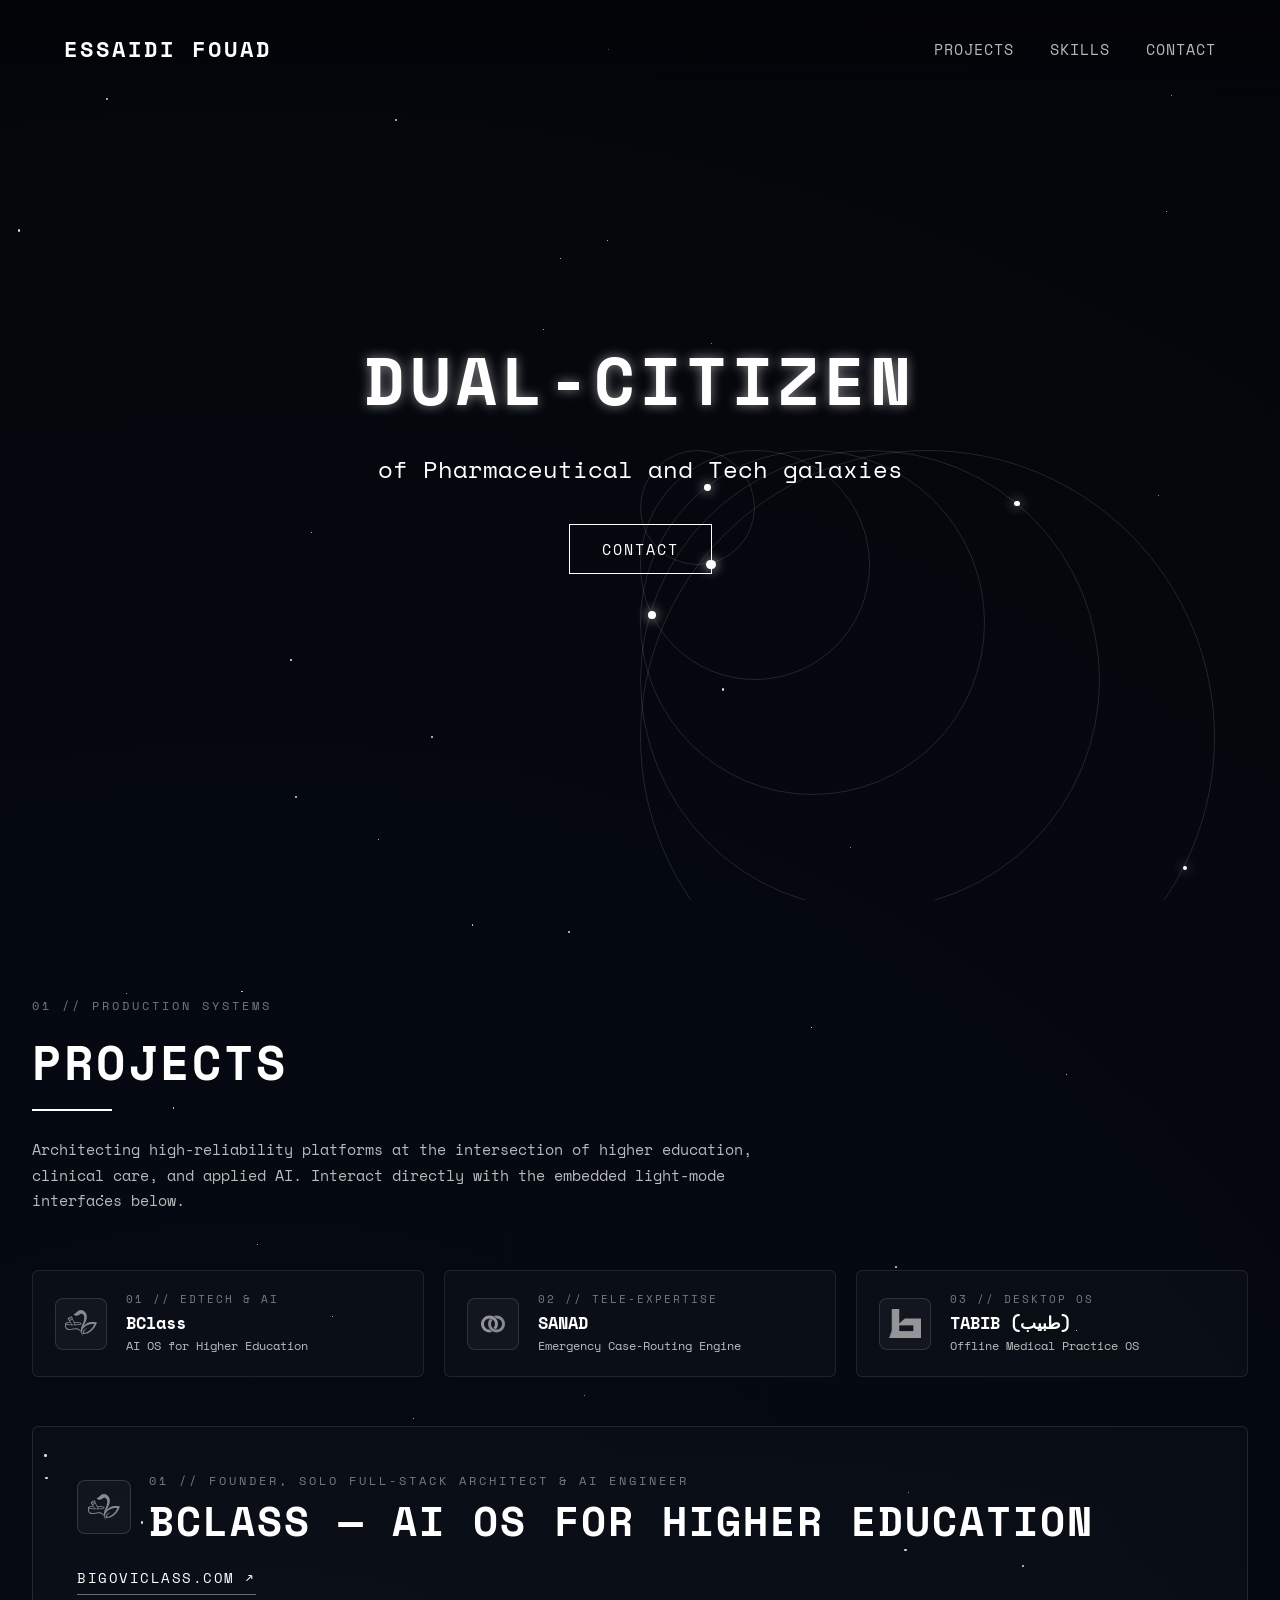
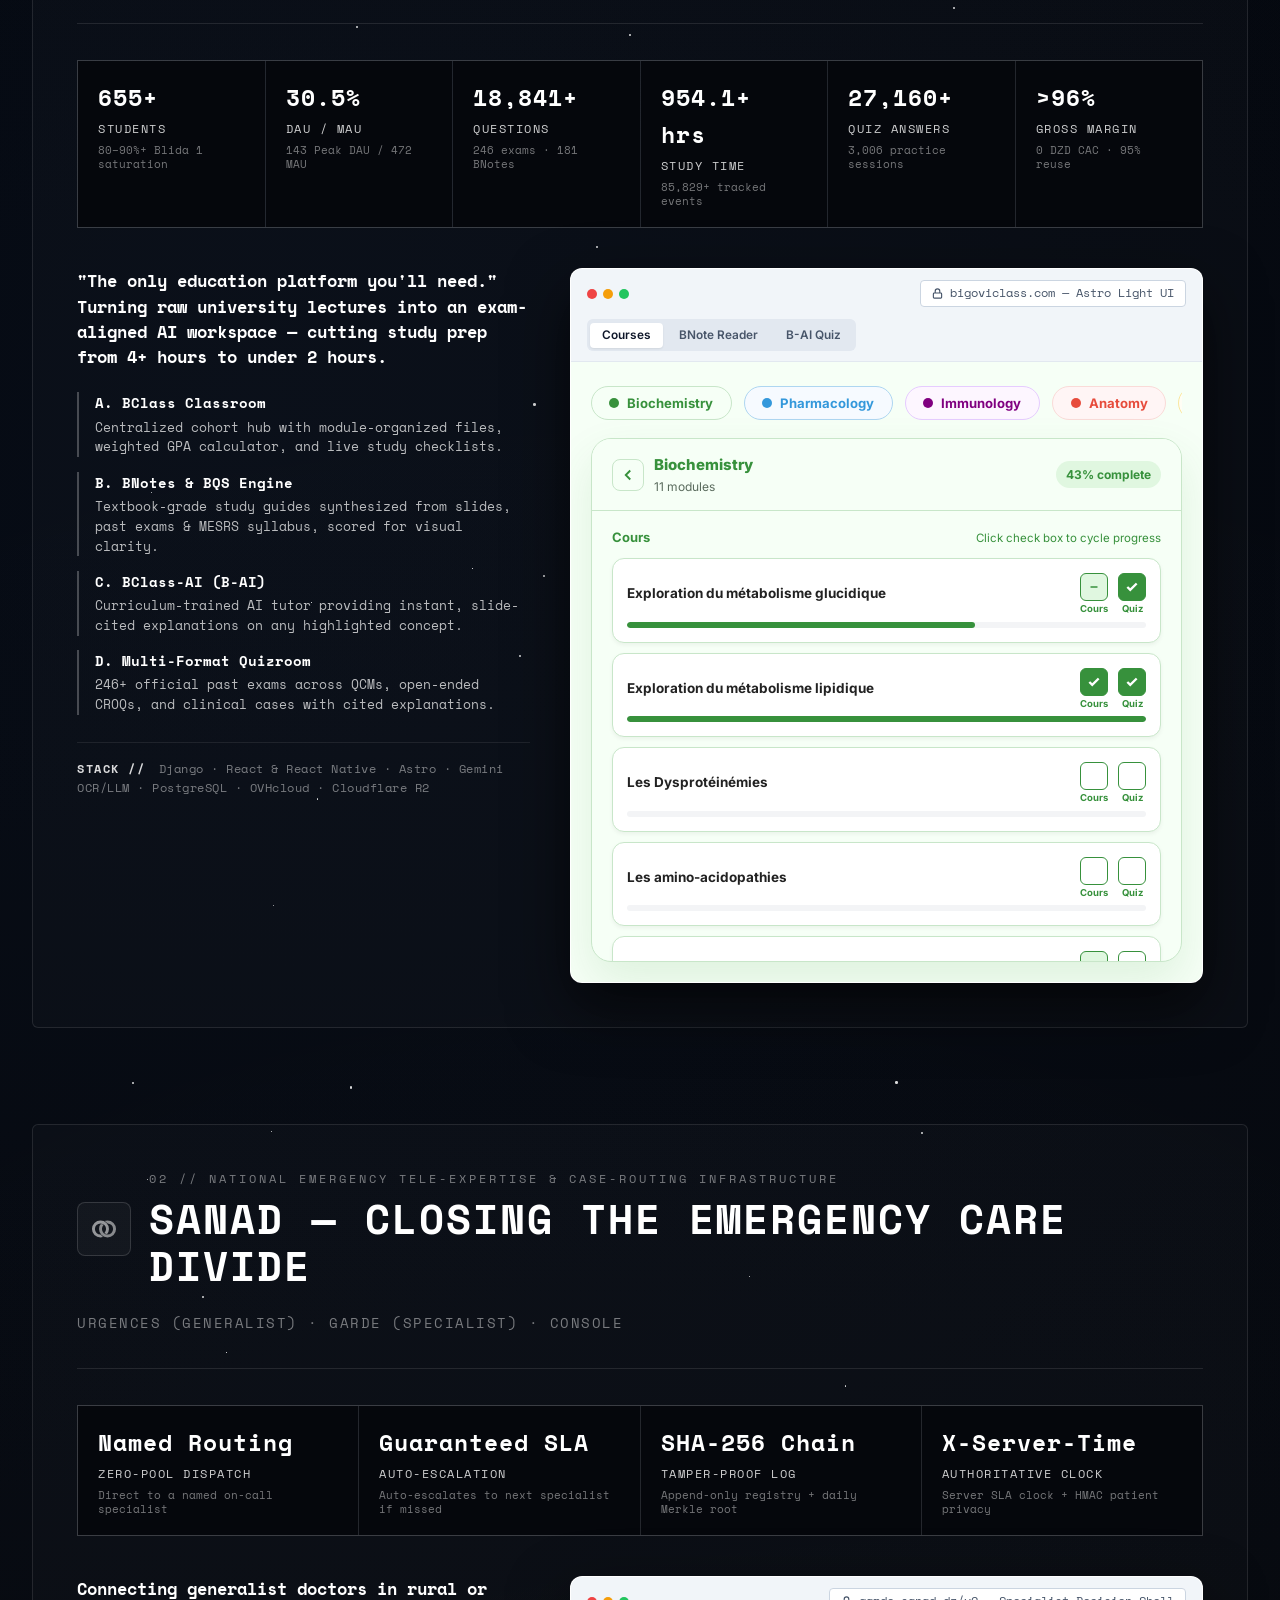
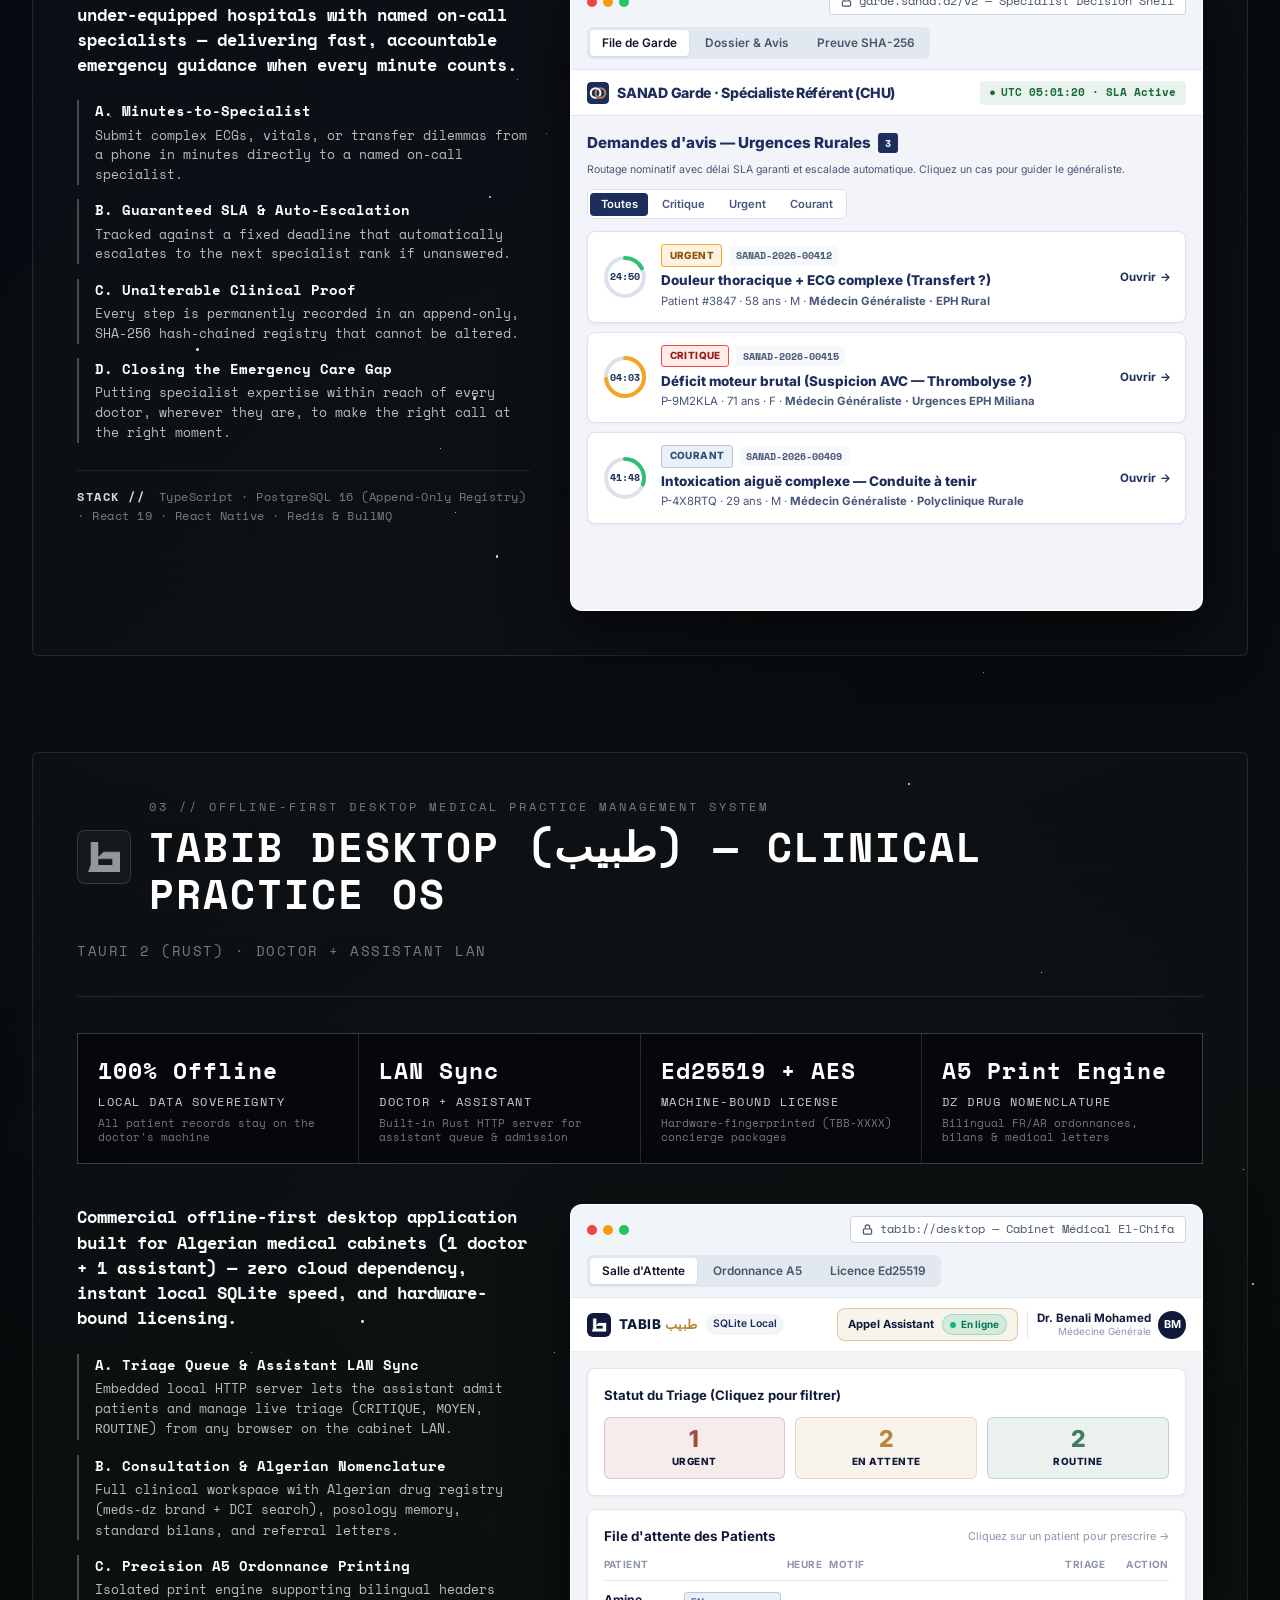
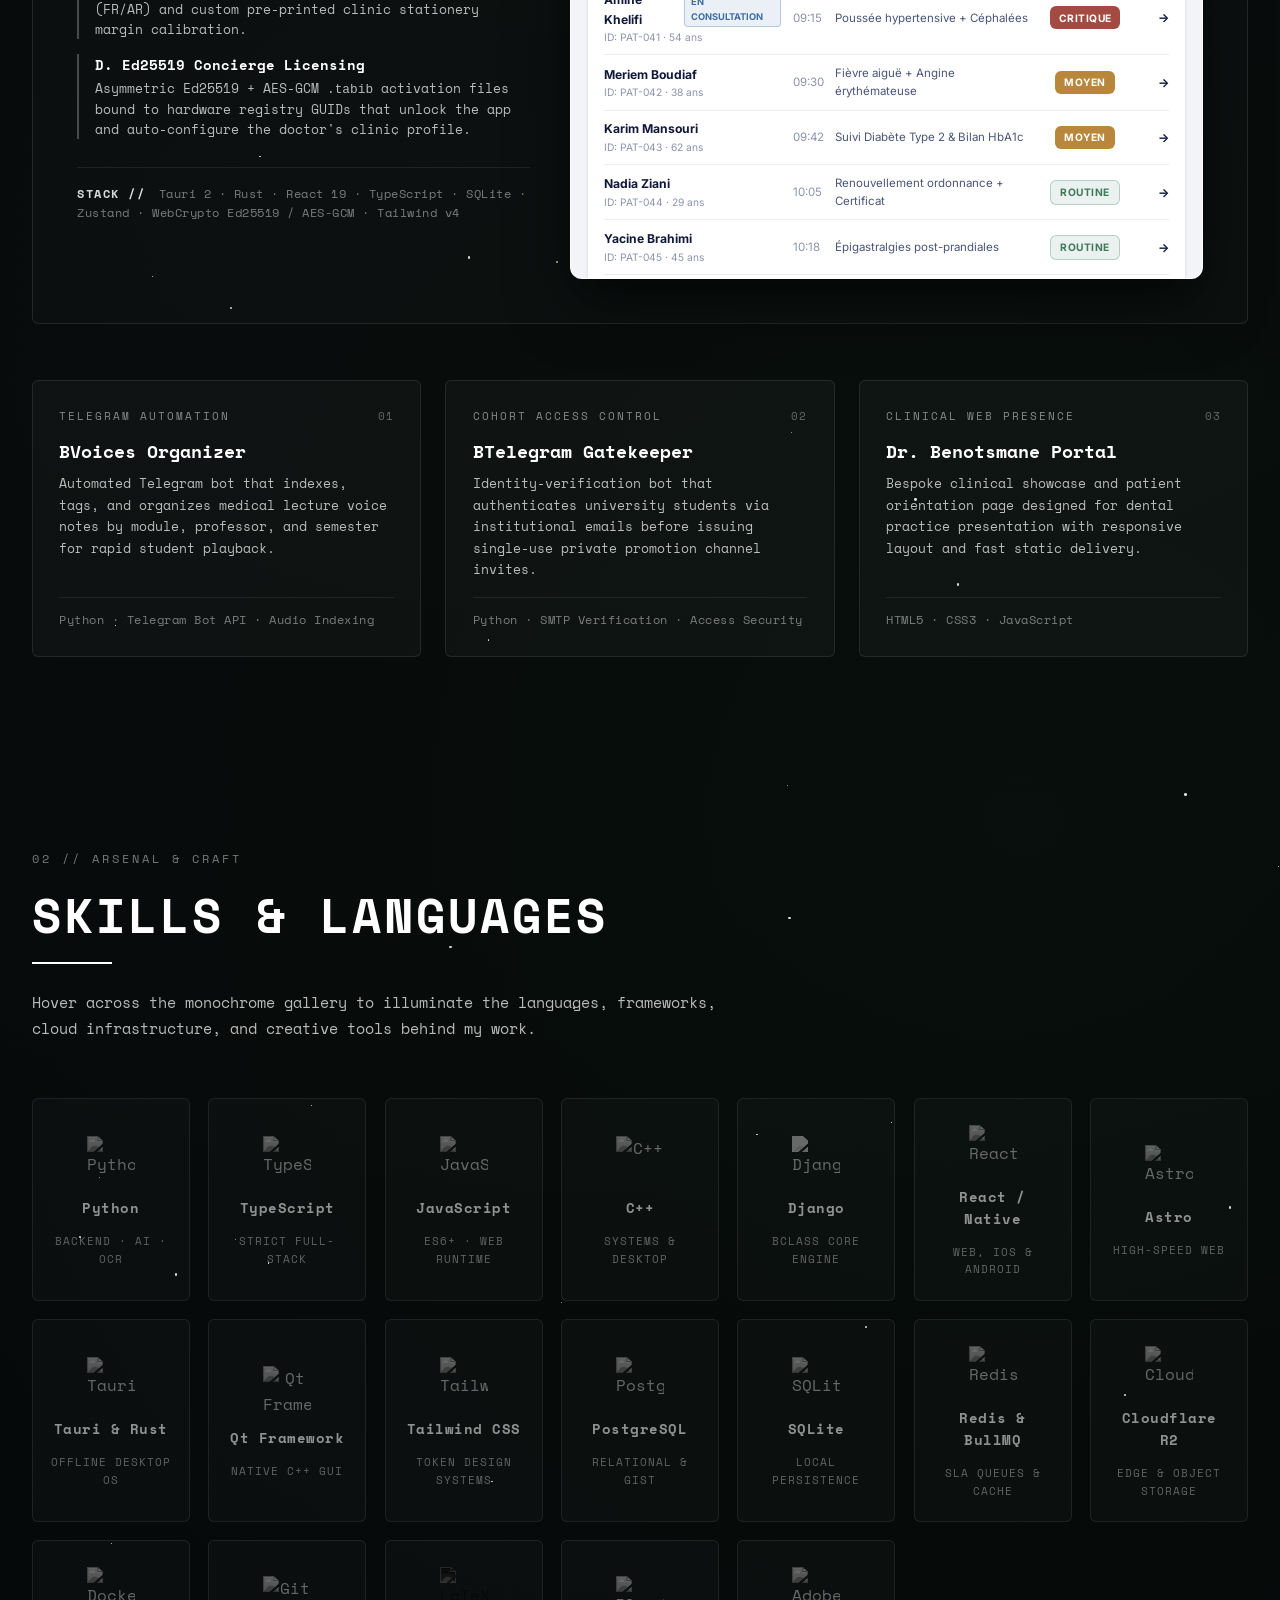
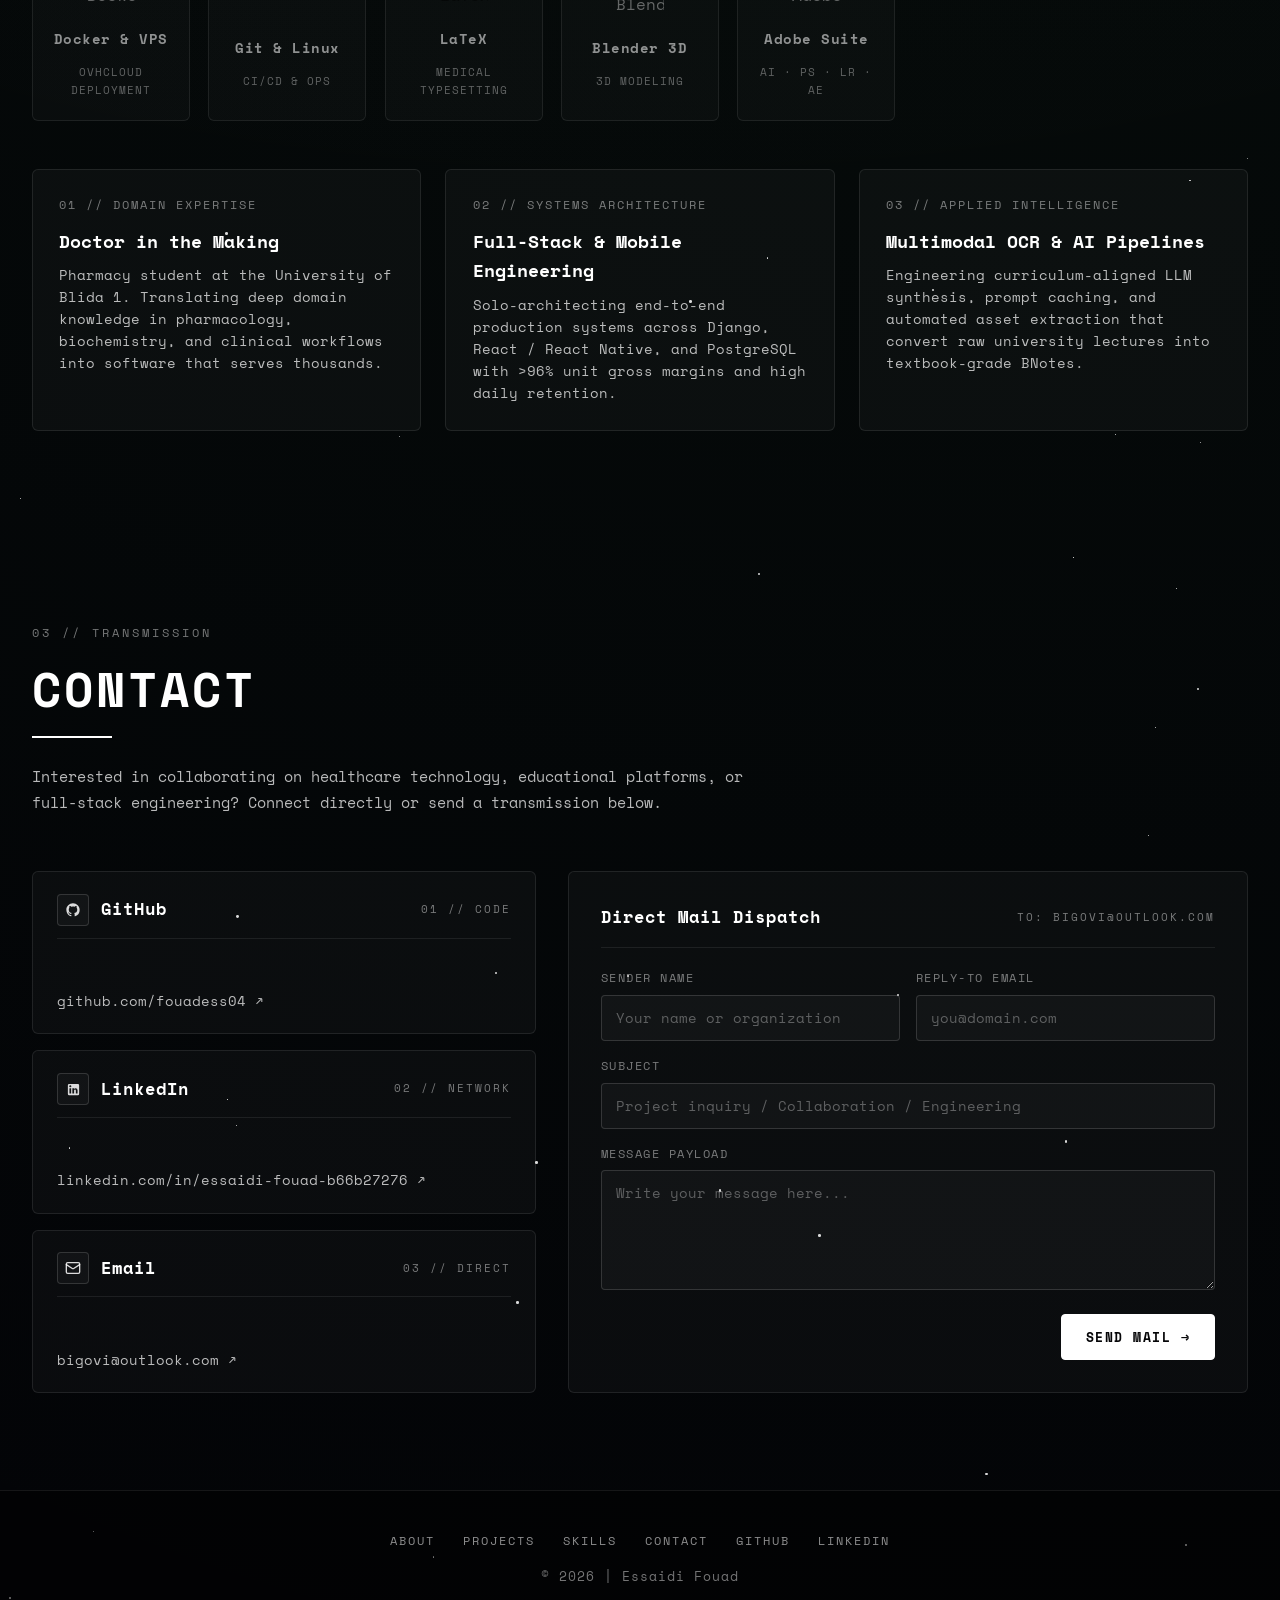
==== commit 1072a752: "Improve mobile responsiveness, proportional scaling, and prevent horizontal overflow" ====
--- a/index.html
+++ b/index.html
@@ -1019,35 +1019,37 @@
                       </div>
                     </div>
 
-                    <div class="tabib-card" style="flex:1;display:flex;flex-direction:column;">
-                      <div style="display:flex;align-items:center;justify-content:space-between;margin-bottom:0.6rem;">
+                    <div class="tabib-card" style="flex:1;display:flex;flex-direction:column;min-width:0;">
+                      <div style="display:flex;align-items:center;justify-content:space-between;flex-wrap:wrap;gap:0.35rem;margin-bottom:0.6rem;">
                         <span style="font-size:0.84rem;font-weight:700;color:#10193a;">File d'attente des Patients</span>
                         <span style="font-size:0.68rem;color:#8c93ad;">Cliquez sur un patient pour prescrire →</span>
                       </div>
 
-                      <table style="width:100%;border-collapse:collapse;text-align:left;font-size:0.75rem;">
-                        <thead>
-                          <tr style="border-bottom:1px solid rgba(16,25,58,0.1);color:#8c93ad;font-size:0.62rem;text-transform:uppercase;letter-spacing:0.05em;">
-                            <th style="padding-bottom:0.45rem;">Patient</th>
-                            <th style="padding-bottom:0.45rem;">Heure</th>
-                            <th style="padding-bottom:0.45rem;">Motif</th>
-                            <th style="padding-bottom:0.45rem;text-align:center;">Triage</th>
-                            <th style="padding-bottom:0.45rem;text-align:right;">Action</th>
-                          </tr>
-                        </thead>
-                        <tbody id="tabib-queue-tbody">
-                          <!-- Populated dynamically by main.js -->
-                        </tbody>
-                      </table>
+                      <div style="overflow-x:auto;width:100%;">
+                        <table style="width:100%;border-collapse:collapse;text-align:left;font-size:0.75rem;">
+                          <thead>
+                            <tr style="border-bottom:1px solid rgba(16,25,58,0.1);color:#8c93ad;font-size:0.62rem;text-transform:uppercase;letter-spacing:0.05em;">
+                              <th style="padding-bottom:0.45rem;">Patient</th>
+                              <th style="padding-bottom:0.45rem;">Heure</th>
+                              <th style="padding-bottom:0.45rem;">Motif</th>
+                              <th style="padding-bottom:0.45rem;text-align:center;">Triage</th>
+                              <th style="padding-bottom:0.45rem;text-align:right;">Action</th>
+                            </tr>
+                          </thead>
+                          <tbody id="tabib-queue-tbody">
+                            <!-- Populated dynamically by main.js -->
+                          </tbody>
+                        </table>
+                      </div>
                     </div>
                   </div>
 
                   <!-- VIEW 2: ORDONNANCE A5 & NOMENCLATURE DZ (from PrescriptionView.tsx) -->
                   <div class="tabib-view" id="tabib-view-rx">
-                    <div style="display:grid;grid-template-columns:1fr 1.15fr;gap:0.75rem;flex:1;">
+                    <div class="tabib-rx-grid">
                       <!-- Left: Algerian Drug Catalogue (meds-dz) -->
-                      <div class="tabib-card" style="display:flex;flex-direction:column;gap:0.55rem;">
-                        <div style="display:flex;justify-content:space-between;align-items:center;">
+                      <div class="tabib-card" style="display:flex;flex-direction:column;gap:0.55rem;min-width:0;">
+                        <div style="display:flex;justify-content:space-between;align-items:center;gap:0.4rem;">
                           <span style="font-size:0.76rem;font-weight:800;color:#10193a;text-transform:uppercase;letter-spacing:0.04em;">Nomenclature DZ (meds-dz)</span>
                           <span style="font-size:0.64rem;color:#b8873b;font-weight:700;">+ Posologie</span>
                         </div>
@@ -1057,10 +1059,10 @@
                       </div>
 
                       <!-- Right: Live A5 Ordonnance Preview -->
-                      <div class="tabib-card" style="border:1px solid #d5d9e6;display:flex;flex-direction:column;justify-content:space-between;background:#ffffff;">
+                      <div class="tabib-card" style="border:1px solid #d5d9e6;display:flex;flex-direction:column;justify-content:space-between;background:#ffffff;min-width:0;">
                         <div>
                           <!-- Bilingual Clinic Header -->
-                          <div style="border-bottom:2px solid #10193a;padding-bottom:0.5rem;margin-bottom:0.55rem;display:flex;justify-content:space-between;align-items:flex-start;">
+                          <div style="border-bottom:2px solid #10193a;padding-bottom:0.5rem;margin-bottom:0.55rem;display:flex;justify-content:space-between;align-items:flex-start;gap:0.5rem;">
                             <div>
                               <div style="font-size:0.74rem;font-weight:800;color:#10193a;">Cabinet Médical El-Chifa</div>
                               <div style="font-size:0.62rem;color:#4a5679;">Dr. Benali Mohamed · Médecine Générale</div>
@@ -1073,7 +1075,7 @@
                           </div>
 
                           <!-- Patient Line -->
-                          <div style="display:flex;justify-content:space-between;align-items:center;background:#f3f4f8;padding:0.35rem 0.55rem;border-radius:4px;margin-bottom:0.6rem;font-size:0.7rem;">
+                          <div style="display:flex;justify-content:space-between;align-items:center;flex-wrap:wrap;gap:0.25rem;background:#f3f4f8;padding:0.35rem 0.55rem;border-radius:4px;margin-bottom:0.6rem;font-size:0.7rem;">
                             <span>Patient: <strong id="tabib-rx-patient" style="color:#10193a;">Amine Khelifi (54 ans)</strong></span>
                             <span style="font-size:0.62rem;color:#8c93ad;">Alger, le 09/11/2026</span>
                           </div>
@@ -1088,7 +1090,7 @@
                           </div>
                         </div>
 
-                        <div style="border-top:1px solid rgba(16,25,58,0.08);padding-top:0.55rem;margin-top:0.55rem;display:flex;justify-content:space-between;align-items:center;">
+                        <div style="border-top:1px solid rgba(16,25,58,0.08);padding-top:0.55rem;margin-top:0.55rem;display:flex;justify-content:space-between;align-items:center;flex-wrap:wrap;gap:0.4rem;">
                           <span id="tabib-print-status" style="font-size:0.65rem;color:#3f7a5c;font-weight:700;">Prêt pour impression A5</span>
                           <button type="button" id="tabib-print-btn" style="background:#10193a;color:#ffffff;border:none;border-radius:6px;padding:0.38rem 0.75rem;font-size:0.68rem;font-weight:700;cursor:pointer;">
                             Imprimer A5 →
@@ -1100,10 +1102,10 @@
 
                   <!-- VIEW 3: LICENCE ED25519 & MACHINE FINGERPRINT (from LicenseView.tsx) -->
                   <div class="tabib-view" id="tabib-view-license">
-                    <div class="tabib-card" style="background:#10193a;color:#ffffff;display:flex;justify-content:space-between;align-items:center;padding:0.9rem 1.1rem;">
+                    <div class="tabib-card" style="background:#10193a;color:#ffffff;display:flex;justify-content:space-between;align-items:center;flex-wrap:wrap;gap:0.6rem;padding:0.9rem 1.1rem;">
                       <div>
                         <div style="font-size:0.62rem;text-transform:uppercase;letter-spacing:0.1em;color:#b8873b;font-weight:700;">Empreinte Matérielle (Windows Registry GUID + BIOS)</div>
-                        <div style="font-family:'Space Mono',monospace;font-size:1.05rem;font-weight:700;letter-spacing:1.5px;margin-top:2px;" id="tabib-machine-code">TBB-88A1-44C2-9901</div>
+                        <div style="font-family:'Space Mono',monospace;font-size:0.98rem;font-weight:700;letter-spacing:1.2px;margin-top:2px;" id="tabib-machine-code">TBB-88A1-44C2-9901</div>
                       </div>
                       <button type="button" id="tabib-copy-code" style="background:rgba(184,135,59,0.2);border:1px solid #b8873b;color:#f3f4f8;padding:0.4rem 0.75rem;border-radius:6px;font-size:0.68rem;font-weight:700;cursor:pointer;">
                         Copier Code
@@ -1111,12 +1113,12 @@
                     </div>
 
                     <div class="tabib-card" style="display:flex;flex-direction:column;gap:0.55rem;">
-                      <div style="display:flex;justify-content:space-between;align-items:center;">
+                      <div style="display:flex;justify-content:space-between;align-items:center;flex-wrap:wrap;gap:0.4rem;">
                         <span style="font-size:0.8rem;font-weight:800;color:#10193a;">État du Moteur Cryptographique Local</span>
                         <span class="tabib-badge ROUTINE">LICENCE ACTIVÉE (À VIE)</span>
                       </div>
 
-                      <div style="display:grid;grid-template-columns:1fr 1fr;gap:0.55rem;font-size:0.72rem;">
+                      <div class="tabib-license-grid">
                         <div style="background:#f3f4f8;padding:0.55rem 0.7rem;border-radius:6px;">
                           <div style="font-size:0.62rem;color:#8c93ad;text-transform:uppercase;">Signature Asymétrique</div>
                           <div style="font-weight:700;color:#10193a;margin-top:2px;">WebCrypto Ed25519 Vérifiée</div>
--- a/assets/styles.css
+++ b/assets/styles.css
@@ -564,14 +564,19 @@
 
 .project-top-grid {
   display: grid;
-  grid-template-columns: 1fr;
+  grid-template-columns: minmax(0, 1fr);
   gap: 2.5rem;
   align-items: start;
 }
 
+.project-top-grid > * {
+  min-width: 0;
+  max-width: 100%;
+}
+
 @media (min-width: 1080px) {
   .project-top-grid {
-    grid-template-columns: 5fr 7fr;
+    grid-template-columns: minmax(0, 5fr) minmax(0, 7fr);
   }
 }
 
@@ -1768,30 +1773,426 @@
   letter-spacing: 1px;
 }
 
-/* Responsive Adjustments */
+/* ==========================================================================
+   MOBILE & TABLET RESPONSIVENESS (PROPORTIONAL SCALING & ZERO OVERFLOW)
+   ========================================================================== */
+.tabib-rx-grid {
+  display: grid;
+  grid-template-columns: minmax(0, 1fr) minmax(0, 1.15fr);
+  gap: 0.75rem;
+  flex: 1;
+}
+
+.tabib-license-grid {
+  display: grid;
+  grid-template-columns: repeat(2, minmax(0, 1fr));
+  gap: 0.55rem;
+  font-size: 0.72rem;
+}
+
 @media (max-width: 768px) {
+  html {
+    font-size: 14px;
+  }
+
+  html,
+  body {
+    max-width: 100vw;
+    overflow-x: hidden;
+  }
+
   .header,
   .header.scrolled {
-    padding: 1rem 1.25rem;
+    padding: 0.85rem 1rem;
+  }
+
+  .logo {
+    font-size: 0.92rem;
+    letter-spacing: 1.5px;
   }
 
   .nav {
+    gap: 0.85rem;
+  }
+
+  .nav a {
+    font-size: 0.72rem;
+    letter-spacing: 0.5px;
+  }
+
+  .hero {
+    min-height: 520px;
+    height: 92vh;
+  }
+
+  .orbital-system {
+    transform: scale(0.58) !important;
+  }
+
+  .hero-content {
+    padding: 1.25rem 1rem;
+    max-width: 100%;
+  }
+
+  .hero-title {
+    font-size: 1.85rem;
+    letter-spacing: 2.5px;
+    margin-bottom: 0.65rem;
+  }
+
+  .hero-subtitle {
+    font-size: 0.95rem;
+    margin-bottom: 1.65rem;
+    padding: 0 0.5rem;
+  }
+
+  .cta-button {
+    padding: 10px 24px;
+    font-size: 0.82rem;
+  }
+
+  .section {
+    min-height: auto;
+    padding: 3.5rem 0.9rem;
+  }
+
+  .section-header-block {
+    margin-bottom: 2rem;
+  }
+
+  .section-title {
+    font-size: 1.65rem;
+    letter-spacing: 2px;
+  }
+
+  .section-subtitle {
+    font-size: 0.86rem;
+    margin-top: 1rem;
+  }
+
+  /* Monochrome App Ecosystem Strip on Mobile */
+  .app-logos-strip {
+    grid-template-columns: 1fr;
+    gap: 0.65rem;
+    margin-bottom: 1.75rem;
+  }
+
+  .app-logo-card {
+    padding: 0.85rem 1rem;
+    gap: 0.85rem;
+  }
+
+  .app-logo-box {
+    width: 42px;
+    height: 42px;
+    padding: 7px;
+  }
+
+  /* Project Showcase & Blocks on Mobile */
+  .project-showcase {
+    gap: 2.75rem;
+  }
+
+  .project-block {
+    padding: 1.15rem 0.95rem;
+    overflow: hidden;
+  }
+
+  .project-header-bar {
+    flex-direction: column;
+    align-items: flex-start;
+    gap: 0.75rem;
+    padding-bottom: 1rem;
+    margin-bottom: 1.25rem;
+  }
+
+  .project-title-row {
+    gap: 0.75rem;
+    align-items: flex-start;
+  }
+
+  .project-logo-box {
+    width: 40px;
+    height: 40px;
+    padding: 7px;
+  }
+
+  .project-index {
+    font-size: 0.64rem;
+    letter-spacing: 1.5px;
+  }
+
+  .project-name {
+    font-size: 1.25rem;
+    letter-spacing: 1px;
+  }
+
+  .project-live-link {
+    font-size: 0.75rem;
+  }
+
+  /* 2-Column Compact Metrics Grid on Mobile */
+  .metrics-strip {
+    grid-template-columns: repeat(2, minmax(0, 1fr));
+    margin-bottom: 1.5rem;
+  }
+
+  .metric-cell {
+    padding: 0.75rem 0.8rem;
+  }
+
+  .metric-value {
+    font-size: 1.15rem;
+  }
+
+  .metric-label {
+    font-size: 0.64rem;
+    letter-spacing: 1px;
+  }
+
+  .metric-sub {
+    font-size: 0.62rem;
+  }
+
+  .project-top-grid {
+    gap: 1.5rem;
+  }
+
+  .project-tagline {
+    font-size: 0.92rem;
+  }
+
+  .module-item {
+    padding-left: 0.75rem;
+  }
+
+  .module-title {
+    font-size: 0.82rem;
+  }
+
+  .module-desc {
+    font-size: 0.76rem;
+  }
+
+  /* Embedded UI Frame & Chrome on Mobile */
+  .ui-embed-chrome {
+    padding: 0.55rem 0.65rem;
+    gap: 0.45rem;
+  }
+
+  .chrome-dots {
+    display: none;
+  }
+
+  .chrome-url {
+    font-size: 0.64rem;
+    padding: 0.2rem 0.5rem;
+    width: 100%;
+    overflow: hidden;
+    text-overflow: ellipsis;
+    white-space: nowrap;
+  }
+
+  .chrome-tabs {
+    width: 100%;
+    display: grid;
+    grid-template-columns: repeat(3, minmax(0, 1fr));
+    gap: 0.25rem;
+  }
+
+  .chrome-tab {
+    font-size: 0.68rem;
+    padding: 0.35rem 0.25rem;
+    text-align: center;
+    white-space: nowrap;
+    overflow: hidden;
+    text-overflow: ellipsis;
+  }
+
+  /* BClass Astro Host on Mobile */
+  .bclass-astro-pane {
+    padding: 0.75rem;
+  }
+
+  .app-header {
+    padding: 10px 12px;
+  }
+
+  #astro-course-body {
+    padding: 12px !important;
+    height: 350px !important;
+  }
+
+  .course-card-mock {
+    min-height: 74px;
+    max-height: 74px;
+    padding: 12px;
+  }
+
+  .material-container {
+    padding: 10px 12px;
+  }
+
+  /* SANAD Light UI on Mobile */
+  .sanad-embed {
+    min-height: 430px;
+    max-height: none;
+  }
+
+  .sanad-topbar {
+    padding: 0.55rem 0.75rem;
+    flex-wrap: wrap;
+    gap: 0.35rem;
+  }
+
+  .sanad-brand {
+    font-size: 0.72rem;
+  }
+
+  .sanad-view {
+    padding: 0.75rem;
+  }
+
+  .sanad-queue-row {
+    grid-template-columns: 42px minmax(0, 1fr) auto;
+    gap: 0.5rem;
+    padding: 0.6rem 0.65rem;
+  }
+
+  .sanad-orientations {
+    grid-template-columns: repeat(2, minmax(0, 1fr));
+  }
+
+  /* TABIB Light UI on Mobile */
+  .tabib-embed {
+    min-height: 430px;
+    max-height: none;
+  }
+
+  .tabib-topbar {
+    height: auto;
+    padding: 0.55rem 0.75rem;
+    flex-wrap: wrap;
+    gap: 0.45rem;
+  }
+
+  .tabib-view {
+    padding: 0.75rem;
+  }
+
+  .tabib-rx-grid {
+    grid-template-columns: minmax(0, 1fr);
+  }
+
+  .tabib-license-grid {
+    grid-template-columns: minmax(0, 1fr);
+  }
+
+  /* Secondary Projects & Skills Gallery on Mobile */
+  .mini-projects-grid {
+    grid-template-columns: 1fr;
+    gap: 0.85rem;
+    margin-top: 2rem;
+  }
+
+  .mini-project-card {
+    padding: 1.15rem;
+  }
+
+  .logo-gallery-grid {
+    grid-template-columns: repeat(3, minmax(0, 1fr));
+    gap: 0.65rem;
+  }
+
+  .logo-showcase-card {
+    padding: 1rem 0.5rem 0.85rem;
+    gap: 0.5rem;
+  }
+
+  .logo-svg-wrap {
+    width: 34px;
+    height: 34px;
+  }
+
+  .logo-name {
+    font-size: 0.72rem;
+  }
+
+  .logo-role {
+    font-size: 0.58rem;
+  }
+
+  .pillars-grid {
+    grid-template-columns: 1fr;
+    gap: 0.85rem;
+    margin-top: 1.75rem;
+  }
+
+  .pillar-card {
+    padding: 1.15rem;
+  }
+
+  /* Contact Split Layout on Mobile */
+  .contact-split-layout {
+    gap: 1.15rem;
+    margin-top: 1.5rem;
+  }
+
+  .contact-item {
+    padding: 1rem 1.15rem;
+  }
+
+  .contact-form-card {
+    padding: 1.15rem;
+  }
+
+  .form-submit-btn {
+    width: 100%;
+    text-align: center;
+  }
+
+  footer {
+    padding: 1.75rem 1rem;
+  }
+
+  .footer-links {
     gap: 1rem;
   }
+}
+
+@media (max-width: 420px) {
+  html {
+    font-size: 13px;
+  }
+
+  .header,
+  .header.scrolled {
+    padding: 0.75rem 0.85rem;
+  }
+
+  .logo {
+    font-size: 0.82rem;
+    letter-spacing: 1px;
+  }
+
+  .nav {
+    gap: 0.65rem;
+  }
 
   .nav a {
-    font-size: 0.75rem;
-  }
-
-  .section {
-    padding: 4.5rem 1.15rem;
-  }
-
-  .project-block {
-    padding: 1.35rem;
+    font-size: 0.68rem;
+  }
+
+  .orbital-system {
+    transform: scale(0.46) !important;
+  }
+
+  .hero-title {
+    font-size: 1.55rem;
+    letter-spacing: 1.5px;
   }
 
   .logo-gallery-grid {
-    grid-template-columns: repeat(auto-fill, minmax(130px, 1fr));
-  }
-}
+    grid-template-columns: repeat(2, minmax(0, 1fr));
+  }
+}
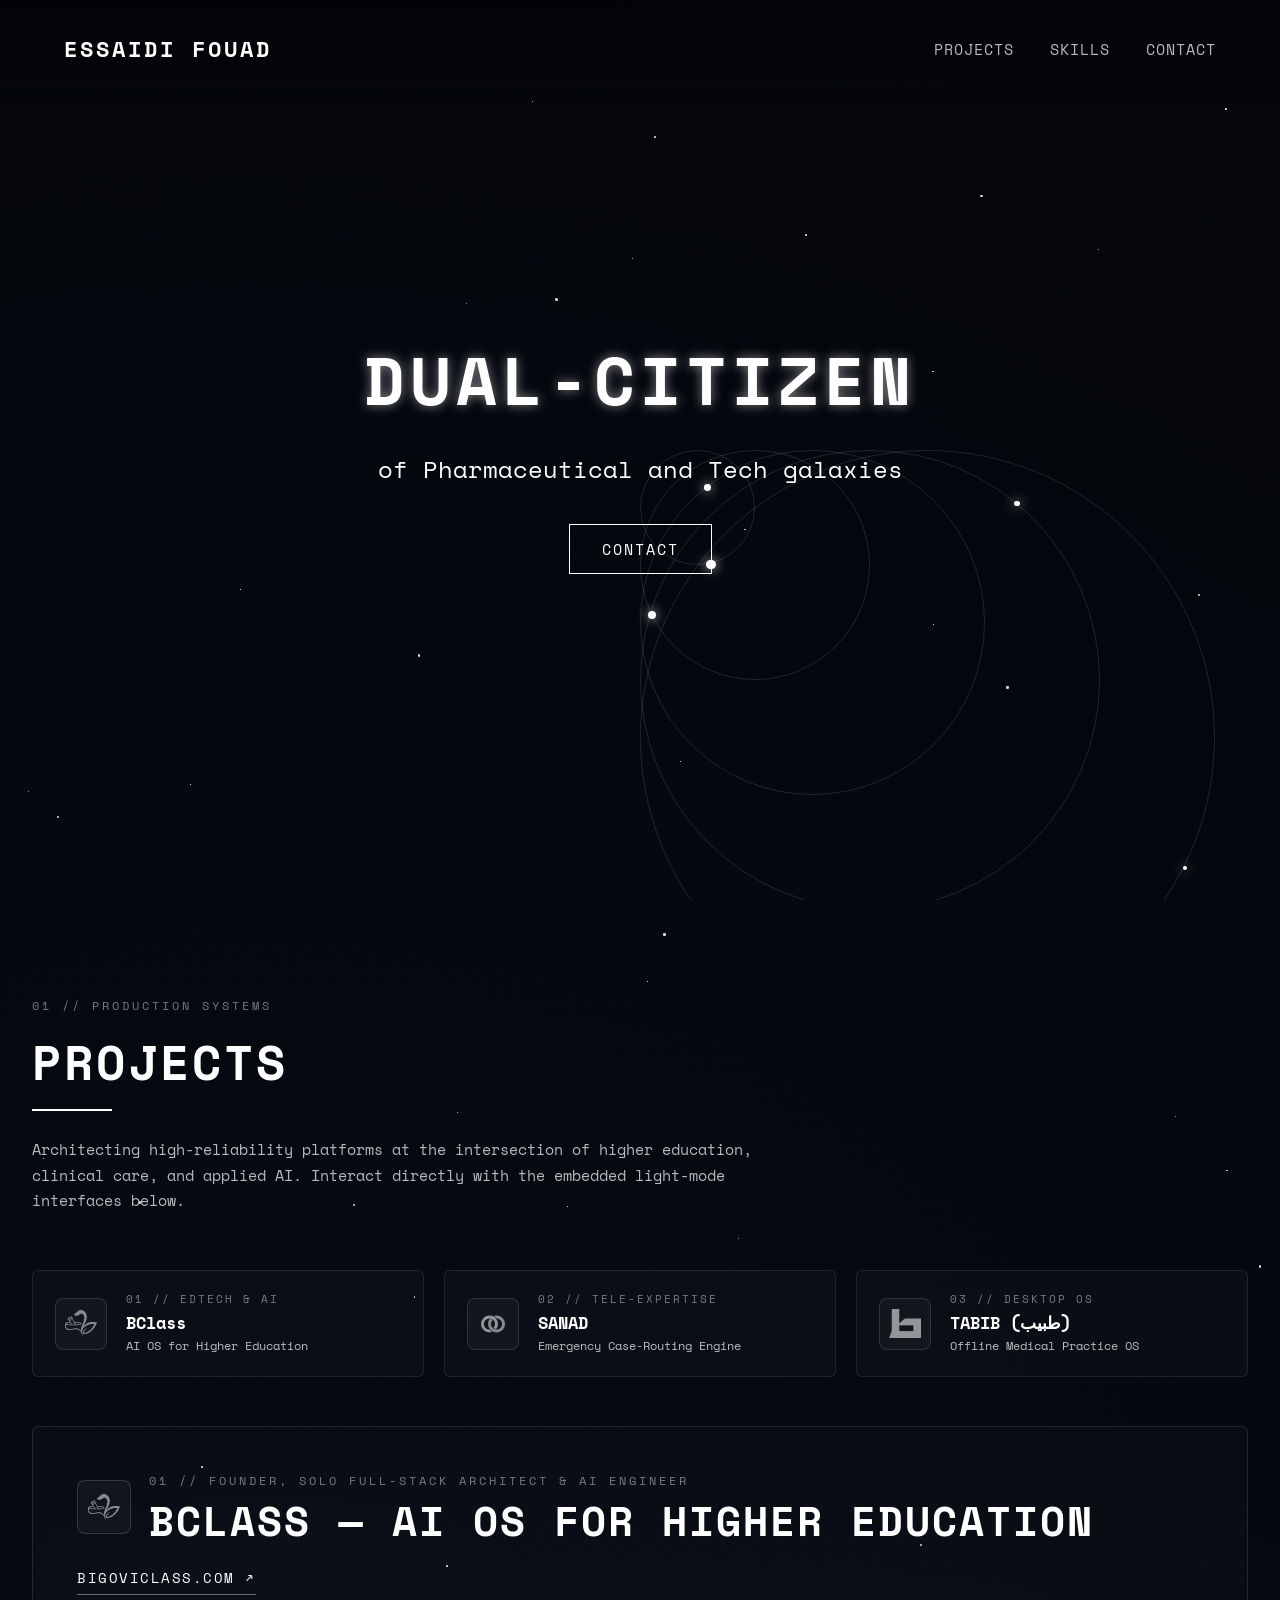
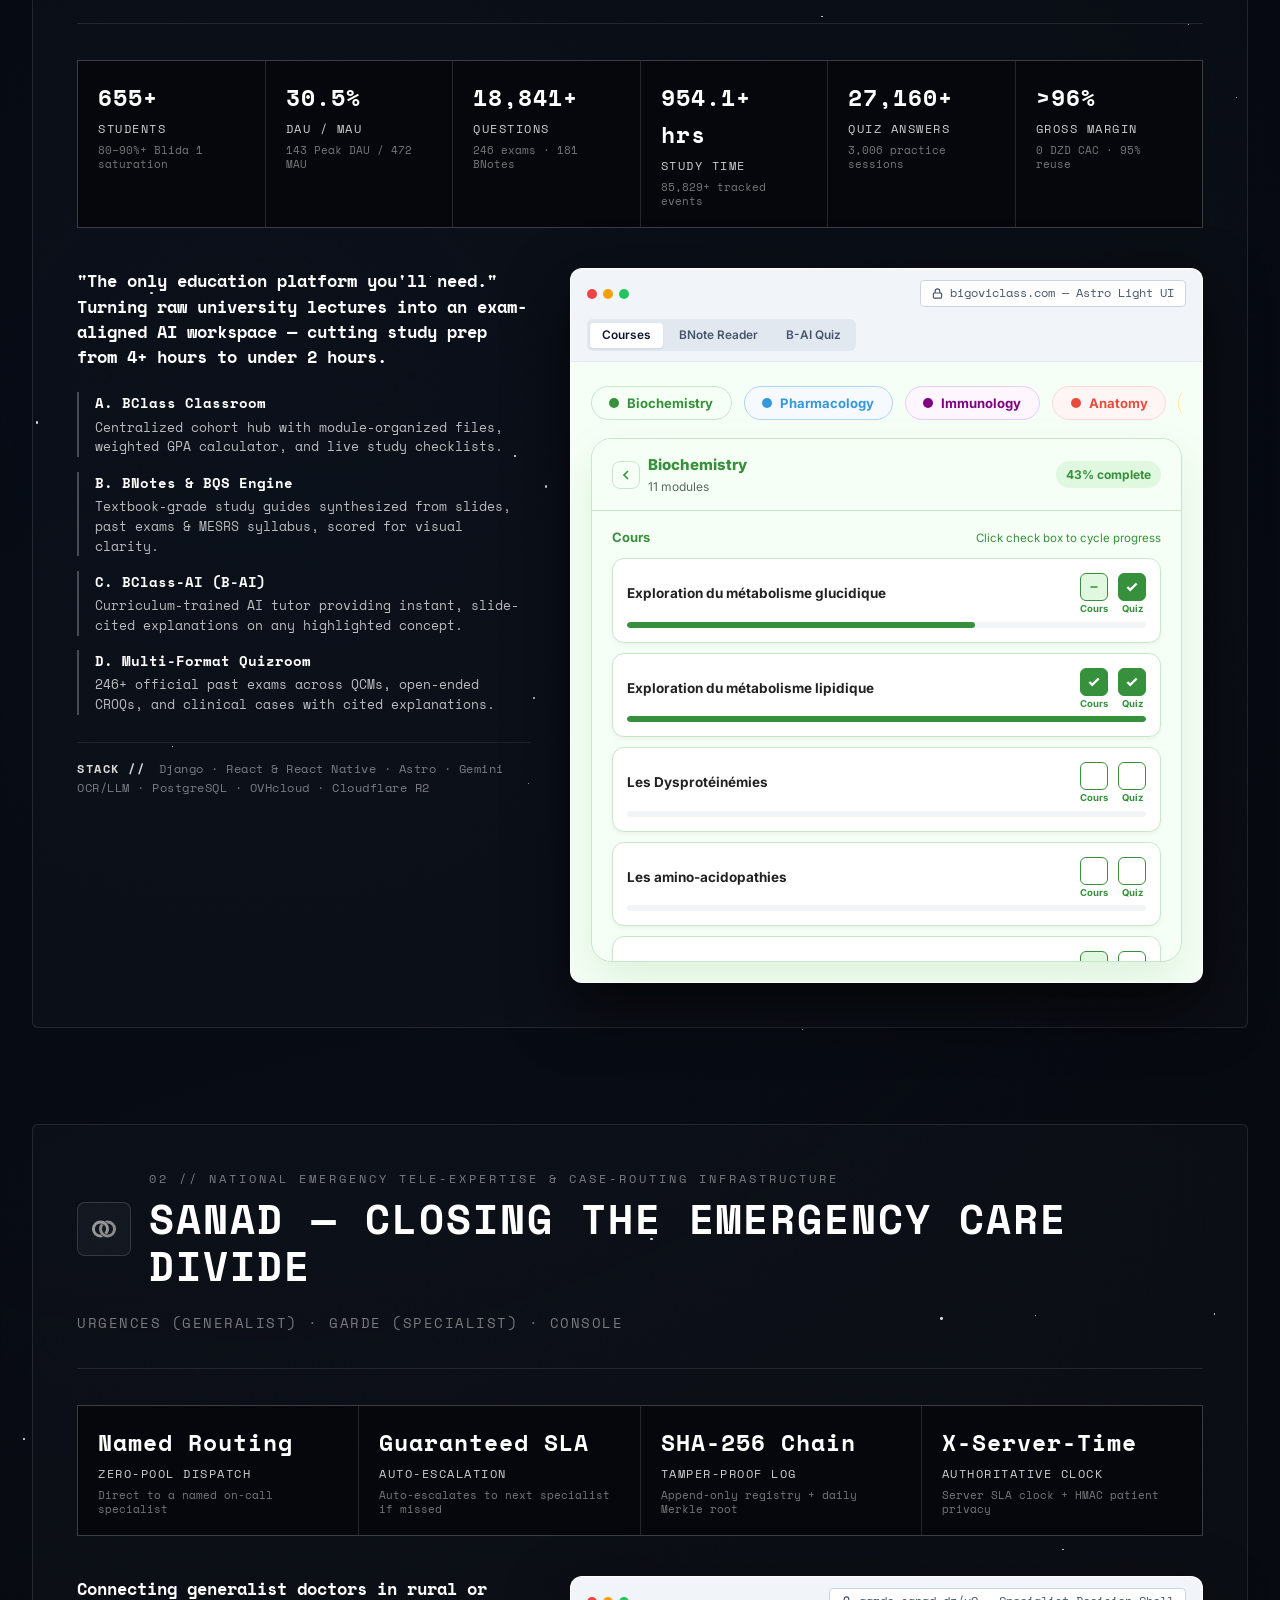
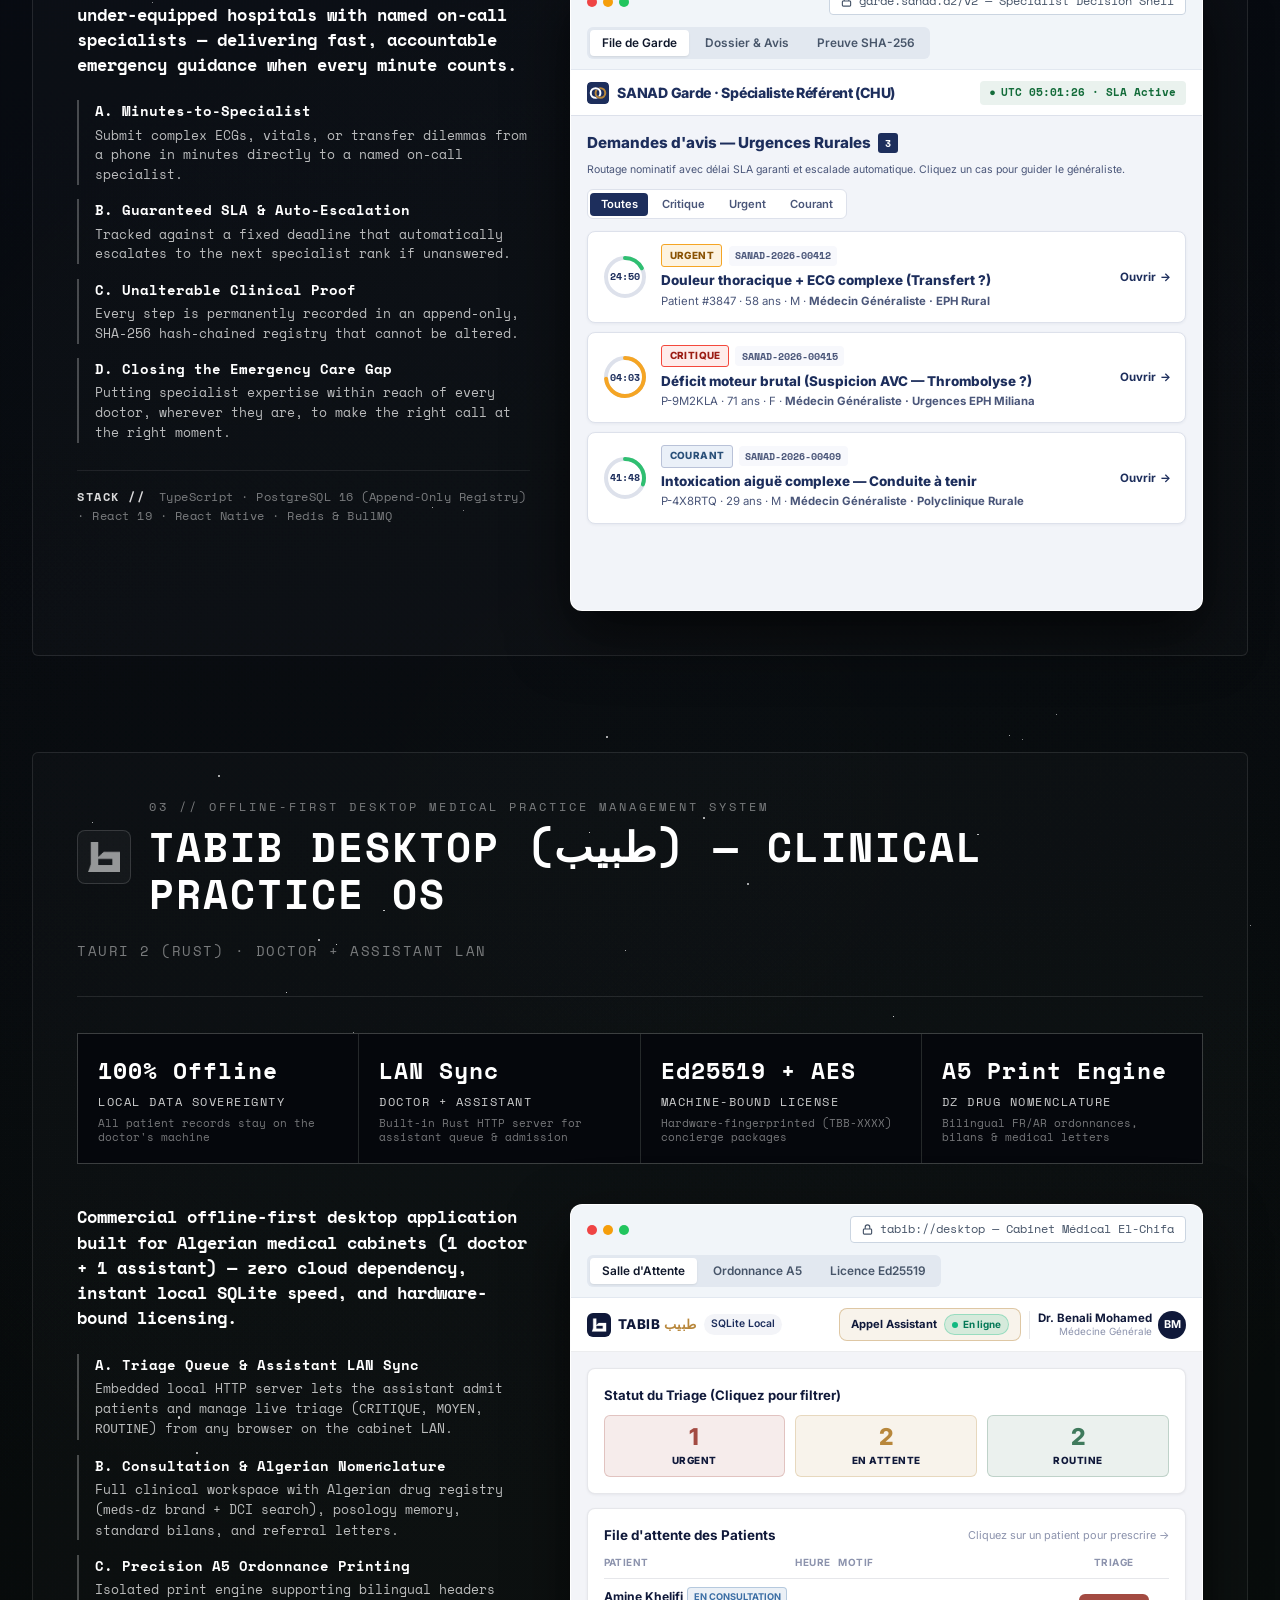
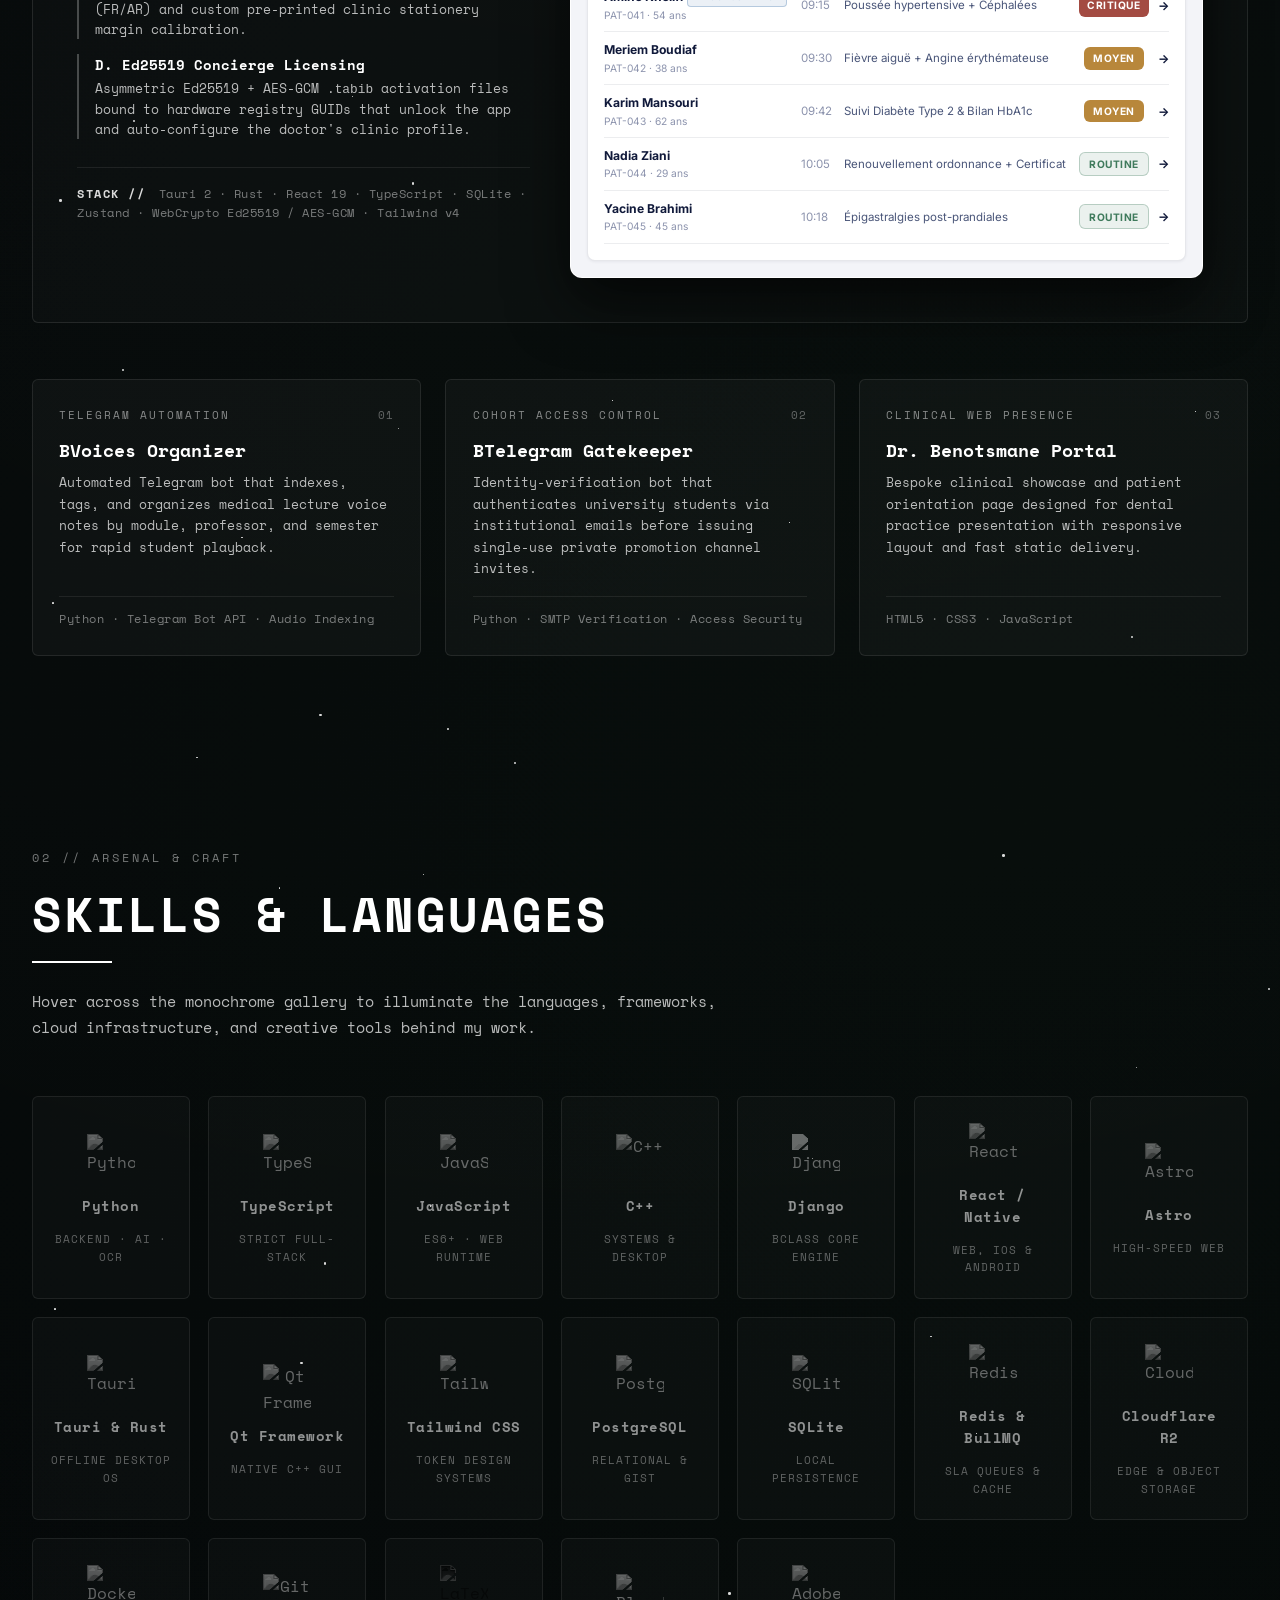
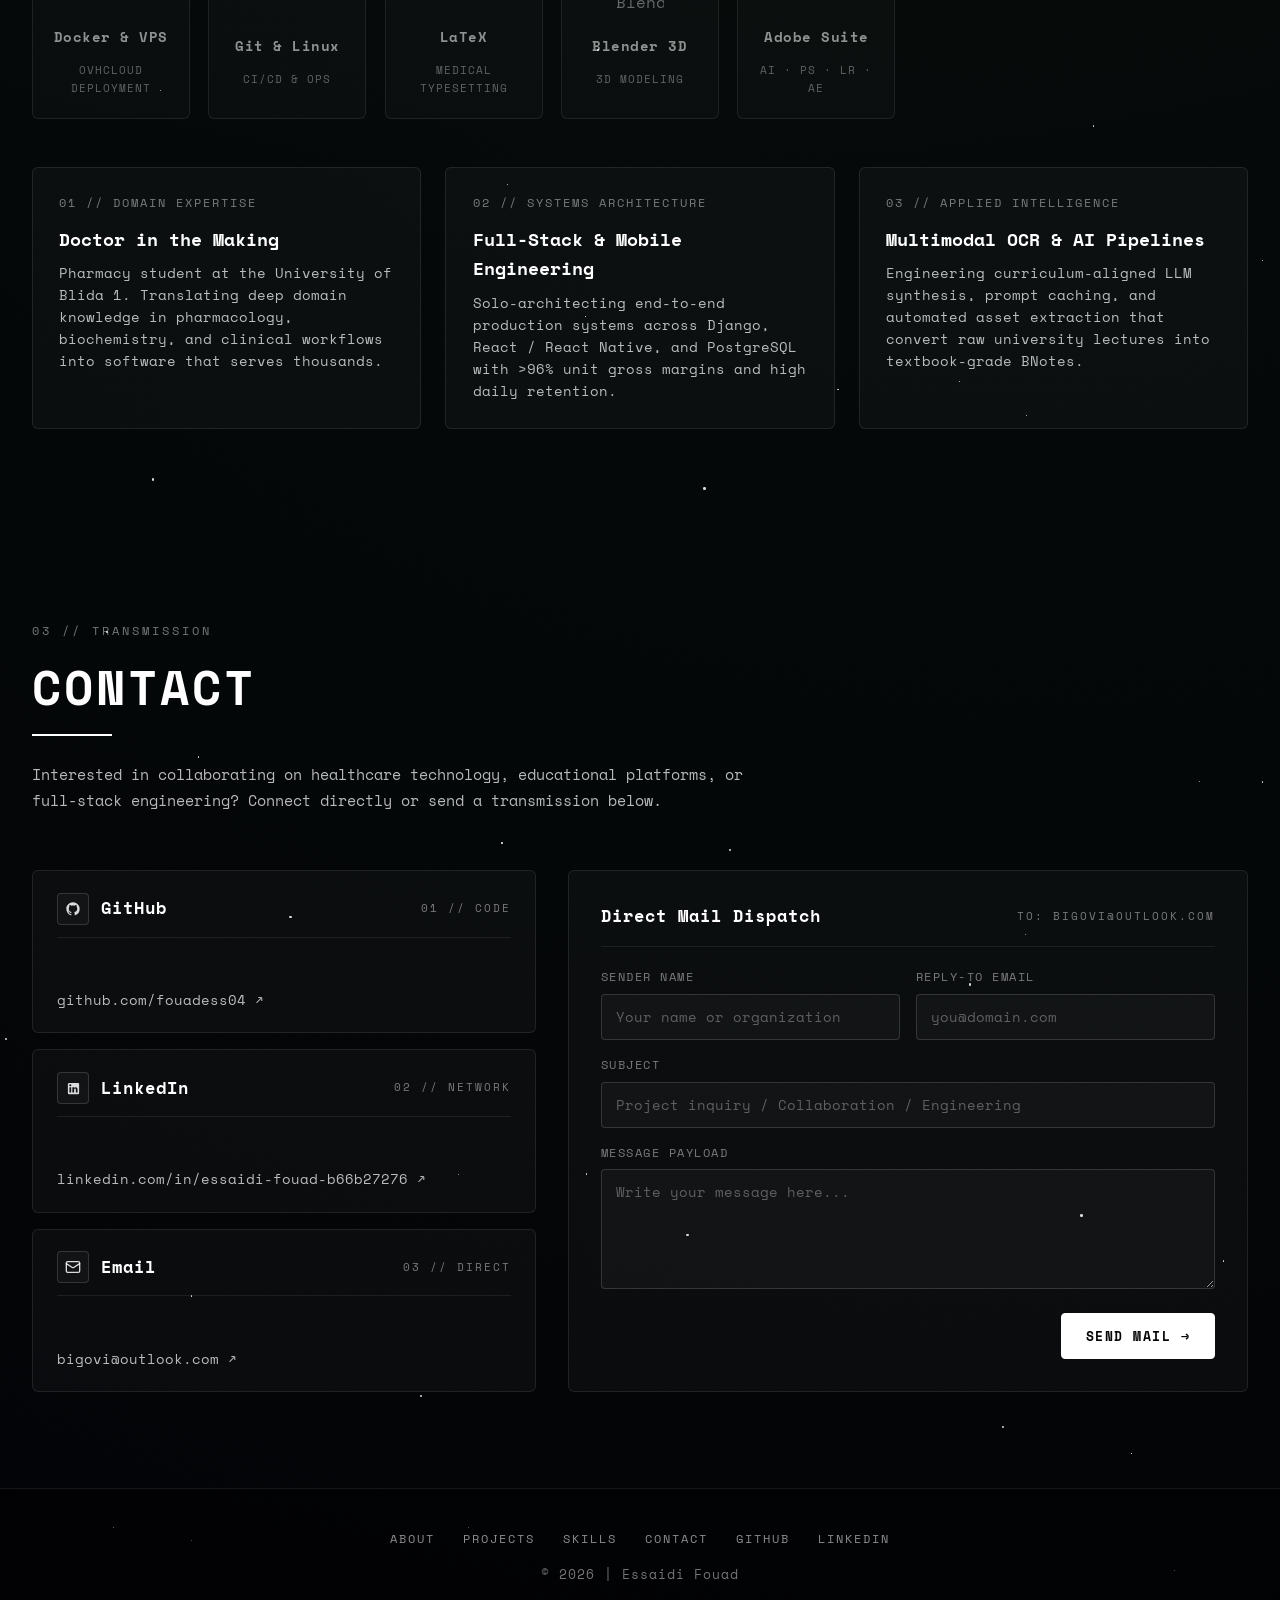
==== commit 03d8f4d6: "fix(mobile): streamline headers and proportionally scale interactive UI embeds on mobile" ====
--- a/index.html
+++ b/index.html
@@ -19,7 +19,7 @@
     <a href="#about" class="logo">Essaidi Fouad</a>
     <nav class="nav">
       <a href="#projects" class="nav-link">Projects</a>
-      <a href="#skills" class="nav-link">Skills</a>
+      <a href="#skills" class="nav-link nav-secondary">Skills</a>
       <a href="#contact" class="nav-link">Contact</a>
     </nav>
   </header>
@@ -200,7 +200,7 @@
                        ======================================================== -->
                   <div class="bclass-astro-pane active" id="bclass-pane-courses">
                     <!-- Marquee Track (from CourseMockup.tsx) -->
-                    <div style="overflow:hidden;margin-bottom:14px;padding:4px 0;position:relative;">
+                    <div class="bclass-marquee-wrap" style="overflow:hidden;margin-bottom:14px;padding:4px 0;position:relative;">
                       <div class="marquee-track" id="astro-course-marquee">
                         <!-- Populated by main.js with exact CourseMockup.tsx coursesData.concat(coursesData) -->
                       </div>
@@ -210,9 +210,9 @@
                     <div class="app-mockup" id="astro-app-mockup" style="background-color:#f6fff6;border-color:#c8e6c9;">
                       <!-- App Screen Header -->
                       <div class="app-header" id="astro-app-header" style="background-color:#f6fff6;border-bottom-color:#c8e6c9;">
-                        <div style="display:flex;align-items:center;gap:10px;min-width:0;flex:1;">
-                          <button id="astro-course-back" type="button" style="display:none;padding:6px;border-radius:8px;border:1px solid #c8e6c9;color:#37913c;background:transparent;align-items:center;justify-content:center;cursor:pointer;flex-shrink:0;">
-                            <svg width="18" height="18" viewBox="0 0 24 24" fill="none" stroke="currentColor" stroke-width="2.5">
+                        <div style="display:flex;align-items:center;gap:8px;min-width:0;flex:1;">
+                          <button id="astro-course-back" type="button" style="display:none;padding:5px;border-radius:8px;border:1px solid #c8e6c9;color:#37913c;background:transparent;align-items:center;justify-content:center;cursor:pointer;flex-shrink:0;">
+                            <svg width="16" height="16" viewBox="0 0 24 24" fill="none" stroke="currentColor" stroke-width="2.5">
                               <polyline points="15 18 9 12 15 6"></polyline>
                             </svg>
                           </button>
@@ -220,7 +220,7 @@
                             <h3 id="astro-header-title" style="font-weight:800;font-size:15px;color:#37913c;margin:0;white-space:nowrap;overflow:hidden;text-overflow:ellipsis;">
                               My Courses
                             </h3>
-                            <span id="astro-header-sub" style="font-size:12px;color:#5a6b5d;display:block;white-space:nowrap;overflow:hidden;text-overflow:ellipsis;">
+                            <span id="astro-header-sub" class="hide-mobile" style="font-size:12px;color:#5a6b5d;display:block;white-space:nowrap;overflow:hidden;text-overflow:ellipsis;">
                               BClass Interactive Demo
                             </span>
                           </div>
@@ -246,23 +246,23 @@
                     <div id="bnote-card-mockup" style="position:relative;background:#ffffff;border-radius:16px;border:1px solid var(--bclass-border);box-shadow:0px 4px 16px rgba(0,0,0,0.06);overflow:hidden;display:flex;flex-direction:column;justify-content:space-between;">
                       <div>
                         <!-- BNote Navigation Header (ScreenWrapper & HeaderSpacer) -->
-                        <div style="padding:14px 20px;background:#ffffff;border-bottom:1px solid #eeeeee;display:flex;align-items:center;justify-content:space-between;gap:12px;">
+                        <div class="bnote-header-bar" style="padding:14px 20px;background:#ffffff;border-bottom:1px solid #eeeeee;display:flex;align-items:center;justify-content:space-between;gap:10px;">
                           <div style="display:flex;align-items:center;gap:10px;min-width:0;flex:1;">
-                            <div style="width:32px;height:32px;border-radius:8px;background:var(--bclass-secondary);display:flex;align-items:center;justify-content:center;color:var(--bclass-primary);font-weight:700;font-size:14px;flex-shrink:0;">
-                              <svg width="18" height="18" viewBox="0 0 24 24" fill="none" stroke="currentColor" stroke-width="2" stroke-linecap="round">
+                            <div class="bnote-header-icon" style="width:32px;height:32px;border-radius:8px;background:var(--bclass-secondary);display:flex;align-items:center;justify-content:center;color:var(--bclass-primary);font-weight:700;font-size:14px;flex-shrink:0;">
+                              <svg width="16" height="16" viewBox="0 0 24 24" fill="none" stroke="currentColor" stroke-width="2" stroke-linecap="round">
                                 <path d="M4 19.5A2.5 2.5 0 0 1 6.5 17H20"></path>
                                 <path d="M6.5 2H20v20H6.5A2.5 2.5 0 0 1 4 19.5v-15A2.5 2.5 0 0 1 6.5 2z"></path>
                               </svg>
                             </div>
                             <div style="min-width:0;flex:1;">
-                              <span style="font-size:12px;font-weight:600;color:var(--bclass-text-muted);display:block;white-space:nowrap;overflow:hidden;text-overflow:ellipsis;">Biochemistry • Semester 3</span>
-                              <span class="font-serif" style="font-size:13px;font-weight:700;color:#1c4587;display:block;white-space:nowrap;overflow:hidden;text-overflow:ellipsis;">Hormones : Généralités et mécanismes d'action</span>
+                              <span class="hide-mobile" style="font-size:12px;font-weight:600;color:var(--bclass-text-muted);display:block;white-space:nowrap;overflow:hidden;text-overflow:ellipsis;">Biochemistry • Semester 3</span>
+                              <span class="font-serif bnote-header-title" style="font-size:13px;font-weight:700;color:#1c4587;display:block;white-space:nowrap;overflow:hidden;text-overflow:ellipsis;">Hormones : Généralités et mécanismes d'action</span>
                             </div>
                           </div>
 
                           <!-- BNoteState Verified Badge -->
-                          <div style="display:inline-flex;align-items:center;gap:6px;padding:4px 10px;border-radius:8px;background:#e0f7e0;color:#37913c;font-size:12px;font-weight:600;flex-shrink:0;">
-                            <svg width="12" height="12" viewBox="0 0 24 24" fill="none" stroke="currentColor" stroke-width="3" stroke-linecap="round">
+                          <div class="bnote-verified-badge" style="display:inline-flex;align-items:center;gap:5px;padding:4px 10px;border-radius:8px;background:#e0f7e0;color:#37913c;font-size:12px;font-weight:600;flex-shrink:0;">
+                            <svg width="11" height="11" viewBox="0 0 24 24" fill="none" stroke="currentColor" stroke-width="3" stroke-linecap="round">
                               <polyline points="20 6 9 17 4 12"></polyline>
                             </svg>
                             <span>Verified</span>
@@ -270,27 +270,27 @@
                         </div>
 
                         <!-- BNote Content Area (matching BNoteElements.jsx & BNoteShowcase.astro) -->
-                        <div class="font-serif custom-scroll" style="padding:18px 20px;color:#333333;line-height:1.68;font-size:13.5px;height:400px;overflow-y:auto;">
+                        <div class="font-serif custom-scroll bnote-body-scroll" style="padding:18px 20px;color:#333333;line-height:1.68;font-size:13.5px;height:400px;overflow-y:auto;">
                           <!-- H1 Document Title -->
-                          <h3 class="font-serif" style="font-size:20px;font-weight:700;color:#1c4587;padding-bottom:8px;border-bottom:2px solid #1c4587;margin-bottom:14px;">
+                          <h3 class="font-serif bnote-doc-h1" style="font-size:20px;font-weight:700;color:#1c4587;padding-bottom:8px;border-bottom:2px solid #1c4587;margin-bottom:14px;">
                             Hormones : Généralités et mécanismes d'action
                           </h3>
 
                           <!-- H2 Section Title -->
-                          <h4 class="font-serif" style="font-size:16px;font-weight:700;color:#006400;padding-top:4px;margin-bottom:10px;">
+                          <h4 class="font-serif bnote-doc-h2" style="font-size:16px;font-weight:700;color:#006400;padding-top:4px;margin-bottom:10px;">
                             1. Introduction et Définition
                           </h4>
 
                           <!-- Blue Callout Box -->
-                          <div style="margin:14px 0;border-radius:8px;overflow:hidden;border:1px solid #eeeeee;">
-                            <div class="font-serif" style="background:#1c4587;padding:8px 16px;color:#ffffff;font-weight:700;font-size:12px;letter-spacing:0.04em;display:flex;align-items:center;justify-content:space-between;">
+                          <div class="bnote-callout-box" style="margin:14px 0;border-radius:8px;overflow:hidden;border:1px solid #eeeeee;">
+                            <div class="font-serif bnote-callout-head" style="background:#1c4587;padding:8px 14px;color:#ffffff;font-weight:700;font-size:12px;letter-spacing:0.04em;display:flex;align-items:center;justify-content:space-between;gap:8px;">
                               <span>Qu'est-ce qu'une Hormone ?</span>
-                              <button type="button" id="open-bnote-ai-trigger" style="background:rgba(255,255,255,0.16);border:1px solid rgba(255,255,255,0.35);color:#fff;font-family:'Inter',sans-serif;font-size:11px;font-weight:700;padding:2px 8px;border-radius:4px;cursor:pointer;display:inline-flex;align-items:center;gap:4px;">
+                              <button type="button" id="open-bnote-ai-trigger" style="background:rgba(255,255,255,0.16);border:1px solid rgba(255,255,255,0.35);color:#fff;font-family:'Inter',sans-serif;font-size:10.5px;font-weight:700;padding:2px 8px;border-radius:4px;cursor:pointer;display:inline-flex;align-items:center;gap:4px;flex-shrink:0;">
                                 <svg width="10" height="10" viewBox="0 0 24 24" fill="currentColor"><path d="m12 3-1.912 5.813a2 2 0 0 1-1.275 1.275L3 12l5.813 1.912a2 2 0 0 1 1.275 1.275L12 21l1.912-5.813a2 2 0 0 1 1.275-1.275L21 12l-5.813-1.912a2 2 0 0 1-1.275-1.275L12 3z"/></svg>
-                                <span>Explain with B-Ai</span>
+                                <span>B-Ai</span>
                               </button>
                             </div>
-                            <div style="padding:14px 16px;background:#f0f7ff;border-left:5px solid #1c4587;font-size:13.5px;line-height:1.65;">
+                            <div class="bnote-callout-body" style="padding:14px 16px;background:#f0f7ff;border-left:5px solid #1c4587;font-size:13.5px;line-height:1.65;">
                               Ce sont des messagers chimiques sécrétés, en faible quantité, dans le sang, par une
                               <span data-bnote-term="glande endocrine" style="background:#b3d7ff;color:#1c4587;font-weight:600;padding:2px 5px;border-radius:4px;cursor:pointer;" title="Click for BClass AI explanation">glande endocrine</span>, en réponse à un stimulus. Ce messager va agir sur les
                               <span data-bnote-term="cellules cibles" style="background:#b3d7ff;color:#1c4587;font-weight:600;padding:2px 5px;border-radius:4px;cursor:pointer;" title="Click for BClass AI explanation">cellules cibles</span>
@@ -298,21 +298,21 @@
                             </div>
                           </div>
 
-                          <p style="line-height:1.68;padding:6px 0;">
+                          <p class="bnote-doc-p" style="line-height:1.68;padding:6px 0;">
                             Les hormones sont des molécules informationnelles qui appartiennent à toutes les classes biochimiques (alcool, acides aminés, peptides, protéines, acides gras, stéroïdes, lipides complexes, nucléotides). Elles prennent l'information d'une cellule pour la transporter à une autre et induisent des mécanismes physiologiques ou physiopathologiques.
                           </p>
 
                           <!-- H3 Subheading -->
-                          <h4 class="font-serif" style="font-size:15px;font-weight:600;color:#006400;padding-top:8px;margin-bottom:6px;">
+                          <h4 class="font-serif bnote-doc-h2" style="font-size:15px;font-weight:600;color:#006400;padding-top:8px;margin-bottom:6px;">
                             Les Types de Communication Cellulaire
                           </h4>
 
-                          <p style="line-height:1.68;margin-bottom:8px;">
+                          <p class="bnote-doc-p" style="line-height:1.68;margin-bottom:8px;">
                             La communication intercellulaire se divise en deux grandes catégories :
                           </p>
 
                           <!-- Unified List Element (exact from BNoteShowcase.astro) -->
-                          <ul style="list-style:none;padding-left:6px;font-size:13.5px;display:flex;flex-direction:column;gap:8px;">
+                          <ul class="bnote-doc-list" style="list-style:none;padding-left:6px;font-size:13.5px;display:flex;flex-direction:column;gap:8px;">
                             <li style="display:flex;align-items:flex-start;gap:8px;">
                               <span style="font-weight:700;color:#1c4587;">—</span>
                               <span><strong>Communication à courte distance :</strong></span>
@@ -366,10 +366,10 @@
                       </div>
 
                       <!-- BNote Footer Bar (ReadingProgress.jsx) -->
-                      <div style="padding:12px 20px;background:#f8f9fa;border-top:1px solid #eeeeee;display:flex;align-items:center;justify-content:space-between;font-size:12px;color:var(--bclass-text-muted);">
-                        <span style="font-weight:500;color:#276b2a;">Resumed at Section 3 of 8 · Click any highlighted term for B-AI</span>
-                        <div style="display:flex;align-items:center;gap:10px;">
-                          <div style="width:96px;height:8px;background:#e0f7e0;border-radius:4px;overflow:hidden;">
+                      <div class="bnote-footer-bar" style="padding:12px 20px;background:#f8f9fa;border-top:1px solid #eeeeee;display:flex;align-items:center;justify-content:space-between;gap:8px;font-size:12px;color:var(--bclass-text-muted);">
+                        <span style="font-weight:500;color:#276b2a;">Section 3/8 <span class="hide-mobile">· Click any highlighted term for B-AI</span></span>
+                        <div style="display:flex;align-items:center;gap:8px;flex-shrink:0;">
+                          <div style="width:76px;height:6px;background:#e0f7e0;border-radius:4px;overflow:hidden;">
                             <div style="height:100%;width:67%;background:#37913c;"></div>
                           </div>
                           <span style="font-weight:700;color:#37913c;">67%</span>
@@ -437,9 +437,9 @@
                     <div id="quiz-card-mockup" style="position:relative;background:#ffffff;border-radius:16px;border:1px solid var(--bclass-border);box-shadow:0 20px 45px rgba(0,0,0,0.08);overflow:hidden;display:flex;flex-direction:column;justify-content:space-between;">
                       <div>
                         <!-- Quiz Header -->
-                        <div style="display:flex;align-items:center;justify-content:space-between;padding:14px 20px;background:var(--bclass-background);border-bottom:1px solid var(--bclass-border);">
+                        <div class="quiz-header-bar" style="display:flex;align-items:center;justify-content:space-between;gap:8px;padding:14px 20px;background:var(--bclass-background);border-bottom:1px solid var(--bclass-border);">
                           <div style="display:flex;align-items:center;gap:10px;min-width:0;flex:1;">
-                            <div style="width:36px;height:36px;border-radius:8px;background:var(--bclass-primary);display:flex;align-items:center;justify-content:center;color:#ffffff;flex-shrink:0;">
+                            <div class="quiz-header-icon" style="width:36px;height:36px;border-radius:8px;background:var(--bclass-primary);display:flex;align-items:center;justify-content:center;color:#ffffff;flex-shrink:0;">
                               <svg width="18" height="18" viewBox="0 0 24 24" fill="none" stroke="currentColor" stroke-width="2.5" stroke-linecap="round" stroke-linejoin="round">
                                 <path d="M9.09 9a3 3 0 0 1 5.83 1c0 2-3 3-3 3"></path>
                                 <line x1="12" y1="17" x2="12.01" y2="17"></line>
@@ -447,12 +447,12 @@
                               </svg>
                             </div>
                             <div style="min-width:0;flex:1;">
-                              <div style="font-weight:700;font-size:13.5px;color:var(--bclass-text);white-space:nowrap;overflow:hidden;text-overflow:ellipsis;">Les Hormones · Biochimie</div>
+                              <div class="quiz-header-title" style="font-weight:700;font-size:13.5px;color:var(--bclass-text);white-space:nowrap;overflow:hidden;text-overflow:ellipsis;">Les Hormones · Biochimie</div>
                               <div style="font-size:11.5px;color:#6b7280;">Question 4 of 20</div>
                             </div>
                           </div>
-                          <div style="font-size:12px;font-weight:600;padding:4px 10px;border-radius:6px;background:#e0f0ff;color:var(--bclass-blue-dark);flex-shrink:0;">
-                            Quiz Preview
+                          <div class="quiz-header-badge" style="font-size:12px;font-weight:600;padding:4px 10px;border-radius:6px;background:#e0f0ff;color:var(--bclass-blue-dark);flex-shrink:0;">
+                            QCM
                           </div>
                         </div>
 
@@ -462,8 +462,8 @@
                         </div>
 
                         <!-- Quiz Body -->
-                        <div style="padding:18px 20px;">
-                          <h3 style="font-weight:700;font-size:16px;margin-bottom:14px;color:var(--bclass-text);">
+                        <div class="quiz-body-area" style="padding:18px 20px;">
+                          <h3 class="quiz-question-title" style="font-weight:700;font-size:16px;margin-bottom:14px;color:var(--bclass-text);">
                             Donner la réponse juste, la protéine Kinase A :
                           </h3>
 
@@ -500,7 +500,7 @@
                           </div>
 
                           <!-- AI Explanation Box with Trigger (exact from QuizShowcase.astro) -->
-                          <div style="margin-top:16px;border-radius:12px;border:1px solid #aed6f1;background:#e0f0ff;padding:14px 16px;">
+                          <div class="quiz-explain-box" style="margin-top:16px;border-radius:12px;border:1px solid #aed6f1;background:#e0f0ff;padding:14px 16px;">
                             <div style="display:flex;align-items:center;justify-content:space-between;margin-bottom:6px;">
                               <span style="font-weight:700;color:#1c4587;font-size:14px;">Explanation</span>
                               <button id="open-card-ai-overlay" type="button" style="display:inline-flex;align-items:center;gap:6px;padding:5px 12px;background:#1c4587;color:#ffffff;font-size:11.5px;font-weight:700;border-radius:6px;border:none;cursor:pointer;transition:background 0.2s;">
@@ -511,19 +511,19 @@
                               </button>
                             </div>
 
-                            <p style="font-size:13px;color:var(--bclass-text);line-height:1.55;">
+                            <p class="quiz-explain-text" style="font-size:13px;color:var(--bclass-text);line-height:1.55;">
                               L'Option A est fausse : La PKA phosphoryle spécifiquement des résidus Sérine et Thréonine (pas Tyrosine). La vraie cible est CREB dans le noyau... <span style="font-weight:600;color:#1c4587;">(page 22)</span>
                             </p>
 
-                            <div style="margin-top:10px;padding-top:10px;border-top:1px solid rgba(174,214,241,0.6);display:flex;align-items:center;justify-content:space-between;gap:8px;">
-                              <div style="display:flex;align-items:center;gap:6px;font-size:12px;font-weight:600;color:#1c4587;">
-                                <svg width="14" height="14" viewBox="0 0 24 24" fill="none" stroke="currentColor" stroke-width="2" stroke-linecap="round" stroke-linejoin="round">
+                            <div class="quiz-explain-foot" style="margin-top:10px;padding-top:10px;border-top:1px solid rgba(174,214,241,0.6);display:flex;align-items:center;justify-content:space-between;gap:8px;">
+                              <div style="display:flex;align-items:center;gap:6px;font-size:12px;font-weight:600;color:#1c4587;min-width:0;">
+                                <svg width="14" height="14" viewBox="0 0 24 24" fill="none" stroke="currentColor" stroke-width="2" stroke-linecap="round" stroke-linejoin="round" style="flex-shrink:0;">
                                   <path d="M2 3h6a4 4 0 0 1 4 4v14a3 3 0 0 0-3-3H2z"></path>
                                   <path d="M22 3h-6a4 4 0 0 0-4 4v14a3 3 0 0 1 3-3h7z"></path>
                                 </svg>
-                                <span>Source: Les Hormones (Biochimie)</span>
+                                <span style="white-space:nowrap;overflow:hidden;text-overflow:ellipsis;">Source: Les Hormones</span>
                               </div>
-                              <span style="padding:2px 10px;background:#e5e7eb;color:#4b5563;border-radius:4px;font-weight:600;font-size:11px;">Blida 2024</span>
+                              <span style="padding:2px 8px;background:#e5e7eb;color:#4b5563;border-radius:4px;font-weight:600;font-size:11px;flex-shrink:0;">Blida 2024</span>
                             </div>
                           </div>
                         </div>
@@ -689,8 +689,8 @@
                   <!-- SANAD Topbar -->
                   <div class="sanad-topbar">
                     <div class="sanad-brand">
-                      <img src="assets/logos/sanad-icon.svg" alt="SANAD" style="width:22px;height:22px;border-radius:4px;object-fit:contain;">
-                      <span>SANAD Garde · Spécialiste Référent (CHU)</span>
+                      <img src="assets/logos/sanad-icon.svg" alt="SANAD" class="sanad-top-logo" style="width:22px;height:22px;border-radius:4px;object-fit:contain;">
+                      <span>SANAD Garde<span class="hide-mobile"> · Spécialiste Référent (CHU)</span></span>
                     </div>
                     <div class="sanad-server-clock">
                       <span>●</span>
@@ -703,10 +703,10 @@
                     <div class="sanad-queue-toolbar">
                       <div>
                         <div style="display:flex;align-items:center;gap:0.45rem;">
-                          <span style="font-size:0.95rem;font-weight:800;color:#1d2e5c;">Demandes d'avis — Urgences Rurales</span>
+                          <span class="sanad-toolbar-title" style="font-size:0.95rem;font-weight:800;color:#1d2e5c;">Demandes d'avis — Urgences Rurales</span>
                           <span id="sanad-queue-count" style="background:#1d2e5c;color:#fff;font-size:0.65rem;font-weight:800;padding:0.1rem 0.45rem;border-radius:3px;font-family:'Space Mono',monospace;">3</span>
                         </div>
-                        <span style="font-size:0.66rem;color:#4a5679;">Routage nominatif avec délai SLA garanti et escalade automatique. Cliquez un cas pour guider le généraliste.</span>
+                        <span class="hide-mobile" style="font-size:0.66rem;color:#4a5679;">Routage nominatif avec délai SLA garanti et escalade automatique. Cliquez un cas pour guider le généraliste.</span>
                       </div>
                       <div class="sanad-filter-group" id="sanad-priority-filters">
                         <button class="sanad-filter-btn active" data-sfilter="" type="button">Toutes</button>
@@ -724,13 +724,13 @@
                   <!-- SANAD VIEW 2: DOSSIER PATIENT & DECISION FORM -->
                   <div class="sanad-view" id="sanad-view-case">
                     <!-- Sticky Case Header -->
-                    <div style="background:#ffffff;border:1px solid #dde1eb;border-radius:6px;padding:0.6rem 0.85rem;display:flex;align-items:center;justify-content:space-between;">
-                      <div>
-                        <div id="sanad-detail-motif" style="font-size:0.84rem;font-weight:800;color:#1d2e5c;">Douleur thoracique + ECG complexe · SANAD-2026-00412</div>
-                        <div id="sanad-detail-sub" style="font-size:0.7rem;color:#4a5679;">URGENT · Patient #3847 · 58 ans · M · Soumis par Médecin Généraliste (EPH Rural)</div>
-                      </div>
-                      <div style="text-align:right;">
-                        <span style="font-size:0.62rem;color:#4a5679;display:block;">Délai SLA garanti</span>
+                    <div class="sanad-case-header" style="background:#ffffff;border:1px solid #dde1eb;border-radius:6px;padding:0.6rem 0.85rem;display:flex;align-items:center;justify-content:space-between;gap:0.5rem;">
+                      <div style="min-width:0;flex:1;">
+                        <div id="sanad-detail-motif" style="font-size:0.84rem;font-weight:800;color:#1d2e5c;white-space:nowrap;overflow:hidden;text-overflow:ellipsis;">Douleur thoracique + ECG complexe · SANAD-2026-00412</div>
+                        <div id="sanad-detail-sub" style="font-size:0.7rem;color:#4a5679;white-space:nowrap;overflow:hidden;text-overflow:ellipsis;">URGENT · Patient #3847 · 58 ans · M · Soumis par Médecin Généraliste (EPH Rural)</div>
+                      </div>
+                      <div style="text-align:right;flex-shrink:0;">
+                        <span class="hide-mobile" style="font-size:0.62rem;color:#4a5679;display:block;">Délai SLA garanti</span>
                         <span id="sanad-detail-timer" style="font-family:'Space Mono',monospace;font-size:0.85rem;font-weight:800;color:#146c3a;background:#e7f8ee;padding:0.15rem 0.5rem;border-radius:4px;">24:52</span>
                       </div>
                     </div>
@@ -967,27 +967,27 @@
                 <div class="tabib-embed">
                   <!-- TABIB Desktop Header (from Header.tsx) -->
                   <div class="tabib-topbar">
-                    <div style="display:flex;align-items:center;gap:0.5rem;">
-                      <img src="assets/logos/tabib-logo.png" alt="TABIB" style="width:24px;height:24px;border-radius:6px;object-fit:contain;">
-                      <span style="font-weight:800;font-size:0.84rem;color:#10193a;letter-spacing:0.5px;">TABIB <span style="color:#b8873b;">طبيب</span></span>
-                      <span style="font-size:0.65rem;padding:0.15rem 0.45rem;border-radius:9999px;background:#f3f4f8;color:#1d2e5c;font-weight:600;">SQLite Local</span>
-                    </div>
-
-                    <div style="display:flex;align-items:center;gap:0.55rem;">
+                    <div style="display:flex;align-items:center;gap:0.45rem;min-width:0;">
+                      <img src="assets/logos/tabib-logo.png" alt="TABIB" class="tabib-top-logo" style="width:24px;height:24px;border-radius:6px;object-fit:contain;flex-shrink:0;">
+                      <span class="tabib-top-brand" style="font-weight:800;font-size:0.84rem;color:#10193a;letter-spacing:0.5px;white-space:nowrap;">TABIB <span style="color:#b8873b;">طبيب</span></span>
+                      <span class="hide-mobile" style="font-size:0.65rem;padding:0.15rem 0.45rem;border-radius:9999px;background:#f3f4f8;color:#1d2e5c;font-weight:600;">SQLite Local</span>
+                    </div>
+
+                    <div style="display:flex;align-items:center;gap:0.5rem;flex-shrink:0;">
                       <div class="tabib-assistant-btn">
-                        <span>Appel Assistant</span>
+                        <span class="hide-mobile">Appel Assistant</span>
                         <span class="tabib-online-badge">
                           <span style="width:6px;height:6px;border-radius:50%;background:#10b981;display:inline-block;"></span>
                           <span>En ligne</span>
                         </span>
                       </div>
 
-                      <div style="display:flex;align-items:center;gap:0.45rem;border-left:1px solid rgba(16,25,58,0.1);padding-left:0.55rem;">
-                        <div style="text-align:right;line-height:1.15;">
+                      <div style="display:flex;align-items:center;gap:0.4rem;border-left:1px solid rgba(16,25,58,0.1);padding-left:0.5rem;">
+                        <div class="hide-mobile" style="text-align:right;line-height:1.15;">
                           <div style="font-size:0.72rem;font-weight:700;color:#10193a;">Dr. Benali Mohamed</div>
                           <div style="font-size:0.62rem;color:#8c93ad;">Médecine Générale</div>
                         </div>
-                        <div style="width:28px;height:28px;border-radius:9999px;background:#10193a;color:#ffffff;font-size:0.68rem;font-weight:700;display:flex;align-items:center;justify-content:center;">
+                        <div class="tabib-avatar-badge" style="width:28px;height:28px;border-radius:9999px;background:#10193a;color:#ffffff;font-size:0.68rem;font-weight:700;display:flex;align-items:center;justify-content:center;flex-shrink:0;">
                           BM
                         </div>
                       </div>
@@ -997,43 +997,43 @@
                   <!-- VIEW 1: SALLE D'ATTENTE & STATUT DU TRIAGE (from TriageStatusCard.tsx & PatientQueueCard.tsx) -->
                   <div class="tabib-view active" id="tabib-view-queue">
                     <div class="tabib-card">
-                      <div style="display:flex;align-items:center;justify-content:space-between;margin-bottom:0.65rem;">
-                        <span style="font-size:0.82rem;font-weight:700;color:#10193a;">Statut du Triage (Cliquez pour filtrer)</span>
+                      <div style="display:flex;align-items:center;justify-content:space-between;margin-bottom:0.55rem;">
+                        <span class="tabib-section-title" style="font-size:0.82rem;font-weight:700;color:#10193a;">Statut du Triage (Cliquez pour filtrer)</span>
                         <button type="button" id="tabib-reset-triage" style="display:none;background:none;border:none;font-size:0.7rem;font-weight:600;color:#3b6ea5;cursor:pointer;">
                           Réinitialiser
                         </button>
                       </div>
                       <div class="tabib-triage-grid" id="tabib-triage-filters">
                         <button type="button" class="tabib-triage-btn critique" data-ttriage="CRITIQUE">
-                          <span style="font-size:1.45rem;font-weight:800;color:#a34b42;line-height:1;">1</span>
-                          <span style="margin-top:4px;font-size:0.62rem;font-weight:800;color:#10193a;letter-spacing:0.05em;">URGENT</span>
+                          <span class="tabib-triage-count" style="font-size:1.45rem;font-weight:800;color:#a34b42;line-height:1;">1</span>
+                          <span class="tabib-triage-label" style="margin-top:4px;font-size:0.62rem;font-weight:800;color:#10193a;letter-spacing:0.05em;">URGENT</span>
                         </button>
                         <button type="button" class="tabib-triage-btn moyen" data-ttriage="MOYEN">
-                          <span style="font-size:1.45rem;font-weight:800;color:#b8873b;line-height:1;">2</span>
-                          <span style="margin-top:4px;font-size:0.62rem;font-weight:800;color:#10193a;letter-spacing:0.05em;">EN ATTENTE</span>
+                          <span class="tabib-triage-count" style="font-size:1.45rem;font-weight:800;color:#b8873b;line-height:1;">2</span>
+                          <span class="tabib-triage-label" style="margin-top:4px;font-size:0.62rem;font-weight:800;color:#10193a;letter-spacing:0.05em;">EN ATTENTE</span>
                         </button>
                         <button type="button" class="tabib-triage-btn routine" data-ttriage="ROUTINE">
-                          <span style="font-size:1.45rem;font-weight:800;color:#3f7a5c;line-height:1;">2</span>
-                          <span style="margin-top:4px;font-size:0.62rem;font-weight:800;color:#10193a;letter-spacing:0.05em;">ROUTINE</span>
+                          <span class="tabib-triage-count" style="font-size:1.45rem;font-weight:800;color:#3f7a5c;line-height:1;">2</span>
+                          <span class="tabib-triage-label" style="margin-top:4px;font-size:0.62rem;font-weight:800;color:#10193a;letter-spacing:0.05em;">ROUTINE</span>
                         </button>
                       </div>
                     </div>
 
                     <div class="tabib-card" style="flex:1;display:flex;flex-direction:column;min-width:0;">
-                      <div style="display:flex;align-items:center;justify-content:space-between;flex-wrap:wrap;gap:0.35rem;margin-bottom:0.6rem;">
-                        <span style="font-size:0.84rem;font-weight:700;color:#10193a;">File d'attente des Patients</span>
-                        <span style="font-size:0.68rem;color:#8c93ad;">Cliquez sur un patient pour prescrire →</span>
+                      <div style="display:flex;align-items:center;justify-content:space-between;flex-wrap:wrap;gap:0.35rem;margin-bottom:0.55rem;">
+                        <span class="tabib-section-title" style="font-size:0.84rem;font-weight:700;color:#10193a;">File d'attente des Patients</span>
+                        <span class="hide-mobile" style="font-size:0.68rem;color:#8c93ad;">Cliquez sur un patient pour prescrire →</span>
                       </div>
 
                       <div style="overflow-x:auto;width:100%;">
-                        <table style="width:100%;border-collapse:collapse;text-align:left;font-size:0.75rem;">
+                        <table class="tabib-queue-table" style="width:100%;border-collapse:collapse;text-align:left;font-size:0.75rem;">
                           <thead>
                             <tr style="border-bottom:1px solid rgba(16,25,58,0.1);color:#8c93ad;font-size:0.62rem;text-transform:uppercase;letter-spacing:0.05em;">
                               <th style="padding-bottom:0.45rem;">Patient</th>
-                              <th style="padding-bottom:0.45rem;">Heure</th>
+                              <th class="hide-mobile" style="padding-bottom:0.45rem;">Heure</th>
                               <th style="padding-bottom:0.45rem;">Motif</th>
                               <th style="padding-bottom:0.45rem;text-align:center;">Triage</th>
-                              <th style="padding-bottom:0.45rem;text-align:right;">Action</th>
+                              <th style="padding-bottom:0.45rem;text-align:right;"></th>
                             </tr>
                           </thead>
                           <tbody id="tabib-queue-tbody">
--- a/assets/styles.css
+++ b/assets/styles.css
@@ -1801,32 +1801,38 @@
     overflow-x: hidden;
   }
 
+  .hide-mobile,
+  .nav-secondary {
+    display: none !important;
+  }
+
+  /* Main Header: Clean, spacious, only main actions */
   .header,
   .header.scrolled {
-    padding: 0.85rem 1rem;
+    padding: 0.85rem 1.15rem;
   }
 
   .logo {
-    font-size: 0.92rem;
+    font-size: 0.9rem;
     letter-spacing: 1.5px;
   }
 
   .nav {
-    gap: 0.85rem;
+    gap: 1.45rem;
   }
 
   .nav a {
-    font-size: 0.72rem;
-    letter-spacing: 0.5px;
+    font-size: 0.74rem;
+    letter-spacing: 0.8px;
   }
 
   .hero {
-    min-height: 520px;
-    height: 92vh;
+    min-height: 500px;
+    height: 90vh;
   }
 
   .orbital-system {
-    transform: scale(0.58) !important;
+    transform: scale(0.56) !important;
   }
 
   .hero-content {
@@ -1835,315 +1841,776 @@
   }
 
   .hero-title {
-    font-size: 1.85rem;
-    letter-spacing: 2.5px;
+    font-size: 1.8rem;
+    letter-spacing: 2px;
     margin-bottom: 0.65rem;
   }
 
   .hero-subtitle {
-    font-size: 0.95rem;
-    margin-bottom: 1.65rem;
+    font-size: 0.92rem;
+    margin-bottom: 1.6rem;
     padding: 0 0.5rem;
   }
 
   .cta-button {
     padding: 10px 24px;
-    font-size: 0.82rem;
+    font-size: 0.8rem;
   }
 
   .section {
     min-height: auto;
-    padding: 3.5rem 0.9rem;
+    padding: 3.25rem 0.85rem;
   }
 
   .section-header-block {
-    margin-bottom: 2rem;
+    margin-bottom: 1.85rem;
   }
 
   .section-title {
-    font-size: 1.65rem;
+    font-size: 1.6rem;
     letter-spacing: 2px;
   }
 
   .section-subtitle {
-    font-size: 0.86rem;
-    margin-top: 1rem;
+    font-size: 0.84rem;
+    margin-top: 0.9rem;
   }
 
   /* Monochrome App Ecosystem Strip on Mobile */
   .app-logos-strip {
     grid-template-columns: 1fr;
-    gap: 0.65rem;
-    margin-bottom: 1.75rem;
+    gap: 0.6rem;
+    margin-bottom: 1.65rem;
   }
 
   .app-logo-card {
-    padding: 0.85rem 1rem;
-    gap: 0.85rem;
+    padding: 0.8rem 0.95rem;
+    gap: 0.8rem;
   }
 
   .app-logo-box {
-    width: 42px;
-    height: 42px;
+    width: 40px;
+    height: 40px;
     padding: 7px;
   }
 
   /* Project Showcase & Blocks on Mobile */
   .project-showcase {
-    gap: 2.75rem;
+    gap: 2.5rem;
   }
 
   .project-block {
-    padding: 1.15rem 0.95rem;
+    padding: 1.1rem 0.85rem;
     overflow: hidden;
   }
 
   .project-header-bar {
     flex-direction: column;
     align-items: flex-start;
-    gap: 0.75rem;
-    padding-bottom: 1rem;
-    margin-bottom: 1.25rem;
+    gap: 0.65rem;
+    padding-bottom: 0.9rem;
+    margin-bottom: 1.15rem;
   }
 
   .project-title-row {
-    gap: 0.75rem;
+    gap: 0.7rem;
     align-items: flex-start;
   }
 
   .project-logo-box {
-    width: 40px;
-    height: 40px;
-    padding: 7px;
+    width: 38px;
+    height: 38px;
+    padding: 6px;
   }
 
   .project-index {
-    font-size: 0.64rem;
-    letter-spacing: 1.5px;
+    font-size: 0.62rem;
+    letter-spacing: 1.2px;
   }
 
   .project-name {
-    font-size: 1.25rem;
-    letter-spacing: 1px;
+    font-size: 1.18rem;
+    letter-spacing: 0.8px;
   }
 
   .project-live-link {
-    font-size: 0.75rem;
+    font-size: 0.72rem;
   }
 
   /* 2-Column Compact Metrics Grid on Mobile */
   .metrics-strip {
     grid-template-columns: repeat(2, minmax(0, 1fr));
-    margin-bottom: 1.5rem;
+    margin-bottom: 1.35rem;
   }
 
   .metric-cell {
-    padding: 0.75rem 0.8rem;
+    padding: 0.65rem 0.75rem;
   }
 
   .metric-value {
-    font-size: 1.15rem;
+    font-size: 1.1rem;
   }
 
   .metric-label {
-    font-size: 0.64rem;
-    letter-spacing: 1px;
+    font-size: 0.62rem;
+    letter-spacing: 0.8px;
   }
 
   .metric-sub {
-    font-size: 0.62rem;
+    font-size: 0.6rem;
   }
 
   .project-top-grid {
-    gap: 1.5rem;
+    gap: 1.35rem;
   }
 
   .project-tagline {
-    font-size: 0.92rem;
+    font-size: 0.88rem;
   }
 
   .module-item {
-    padding-left: 0.75rem;
+    padding-left: 0.7rem;
   }
 
   .module-title {
-    font-size: 0.82rem;
+    font-size: 0.8rem;
   }
 
   .module-desc {
-    font-size: 0.76rem;
-  }
-
-  /* Embedded UI Frame & Chrome on Mobile */
+    font-size: 0.74rem;
+  }
+
+  /* ========================================================================
+     EMBEDDED INTERACTIVE UI CHROME ON MOBILE (Only Main View Tabs)
+     ======================================================================== */
   .ui-embed-chrome {
-    padding: 0.55rem 0.65rem;
-    gap: 0.45rem;
-  }
-
-  .chrome-dots {
-    display: none;
-  }
-
+    padding: 0.45rem 0.5rem;
+    gap: 0;
+  }
+
+  .chrome-dots,
   .chrome-url {
-    font-size: 0.64rem;
-    padding: 0.2rem 0.5rem;
-    width: 100%;
-    overflow: hidden;
-    text-overflow: ellipsis;
-    white-space: nowrap;
+    display: none !important;
   }
 
   .chrome-tabs {
     width: 100%;
     display: grid;
     grid-template-columns: repeat(3, minmax(0, 1fr));
-    gap: 0.25rem;
+    gap: 0.35rem;
   }
 
   .chrome-tab {
     font-size: 0.68rem;
-    padding: 0.35rem 0.25rem;
+    padding: 0.38rem 0.3rem;
     text-align: center;
     white-space: nowrap;
     overflow: hidden;
     text-overflow: ellipsis;
   }
 
-  /* BClass Astro Host on Mobile */
+  /* ========================================================================
+     1. BCLASS ASTRO UI PROPORTIONAL MOBILE SCALING
+     ======================================================================== */
   .bclass-astro-pane {
-    padding: 0.75rem;
+    padding: 0.65rem;
+  }
+
+  .bclass-marquee-wrap {
+    margin-bottom: 10px !important;
+    padding: 2px 0 !important;
+  }
+
+  .marquee-track {
+    gap: 0.45rem;
+  }
+
+  .bclass-marquee-chip {
+    padding: 0.32rem 0.7rem !important;
+    font-size: 10.5px !important;
+    gap: 0.35rem !important;
+  }
+
+  .bclass-marquee-dot {
+    width: 7px !important;
+    height: 7px !important;
+  }
+
+  .app-mockup {
+    border-radius: 14px;
   }
 
   .app-header {
+    padding: 9px 12px;
+    gap: 8px;
+  }
+
+  #astro-course-back {
+    padding: 4px !important;
+    border-radius: 6px !important;
+  }
+
+  #astro-course-back svg {
+    width: 14px !important;
+    height: 14px !important;
+  }
+
+  #astro-header-title {
+    font-size: 12.5px !important;
+  }
+
+  #astro-header-badge {
+    font-size: 10px !important;
+    padding: 3px 8px !important;
+  }
+
+  #astro-course-body {
+    padding: 10px 11px !important;
+    height: 295px !important;
+  }
+
+  .course-card-mock {
+    min-height: 64px;
+    max-height: 64px;
     padding: 10px 12px;
-  }
-
-  #astro-course-body {
-    padding: 12px !important;
-    height: 350px !important;
-  }
-
-  .course-card-mock {
-    min-height: 74px;
-    max-height: 74px;
-    padding: 12px;
+    border-radius: 10px;
+    margin-bottom: 8px;
+  }
+
+  .course-card-title {
+    font-size: 12.5px !important;
+  }
+
+  .mock-badge {
+    bottom: 10px;
+    right: 11px;
+    font-size: 10px;
+    padding: 2px 6px;
+    border-radius: 6px;
+  }
+
+  .material-list-head {
+    font-size: 11px !important;
+    margin-bottom: 7px !important;
+  }
+
+  .material-list-hint {
+    font-size: 9.5px !important;
   }
 
   .material-container {
-    padding: 10px 12px;
-  }
-
-  /* SANAD Light UI on Mobile */
+    padding: 9px 10px;
+    margin-bottom: 7px;
+    border-radius: 10px;
+  }
+
+  .material-row-top {
+    gap: 8px !important;
+    margin-bottom: 6px !important;
+  }
+
+  .material-title {
+    font-size: 11.5px !important;
+    line-height: 1.28 !important;
+  }
+
+  .material-checks-group {
+    gap: 7px !important;
+  }
+
+  .check-btn {
+    width: 21px;
+    height: 21px;
+    border-radius: 5px;
+  }
+
+  .check-btn svg {
+    width: 11px !important;
+    height: 11px !important;
+  }
+
+  .check-label {
+    font-size: 8px !important;
+  }
+
+  .material-prog-bar {
+    height: 4px !important;
+  }
+
+  /* BNote Reader Mobile Scaling */
+  #bnote-card-mockup {
+    border-radius: 14px !important;
+  }
+
+  .bnote-header-bar {
+    padding: 9px 12px !important;
+  }
+
+  .bnote-header-icon {
+    width: 24px !important;
+    height: 24px !important;
+    border-radius: 6px !important;
+  }
+
+  .bnote-header-icon svg {
+    width: 13px !important;
+    height: 13px !important;
+  }
+
+  .bnote-header-title {
+    font-size: 11.5px !important;
+  }
+
+  .bnote-verified-badge {
+    padding: 2px 7px !important;
+    font-size: 9.5px !important;
+    border-radius: 6px !important;
+  }
+
+  .bnote-body-scroll {
+    padding: 12px 13px !important;
+    font-size: 11px !important;
+    line-height: 1.52 !important;
+    height: 295px !important;
+  }
+
+  .bnote-doc-h1 {
+    font-size: 14.5px !important;
+    padding-bottom: 6px !important;
+    margin-bottom: 9px !important;
+  }
+
+  .bnote-doc-h2 {
+    font-size: 12.5px !important;
+    margin-bottom: 6px !important;
+  }
+
+  .bnote-callout-box {
+    margin: 9px 0 !important;
+    border-radius: 7px !important;
+  }
+
+  .bnote-callout-head {
+    padding: 6px 10px !important;
+    font-size: 10.5px !important;
+  }
+
+  .bnote-callout-body {
+    padding: 9px 11px !important;
+    font-size: 11px !important;
+    line-height: 1.5 !important;
+  }
+
+  .bnote-doc-p,
+  .bnote-doc-list {
+    font-size: 11px !important;
+    line-height: 1.5 !important;
+    gap: 5px !important;
+  }
+
+  .bnote-footer-bar {
+    padding: 8px 12px !important;
+    font-size: 10px !important;
+  }
+
+  /* Quiz Showcase Mobile Scaling */
+  #quiz-card-mockup {
+    border-radius: 14px !important;
+  }
+
+  .quiz-header-bar {
+    padding: 9px 12px !important;
+  }
+
+  .quiz-header-icon {
+    width: 26px !important;
+    height: 26px !important;
+    border-radius: 6px !important;
+  }
+
+  .quiz-header-icon svg {
+    width: 14px !important;
+    height: 14px !important;
+  }
+
+  .quiz-header-title {
+    font-size: 11.5px !important;
+  }
+
+  .quiz-header-badge {
+    font-size: 10px !important;
+    padding: 2px 7px !important;
+  }
+
+  .quiz-body-area {
+    padding: 11px 12px !important;
+  }
+
+  .quiz-question-title {
+    font-size: 12.5px !important;
+    line-height: 1.35 !important;
+    margin-bottom: 9px !important;
+  }
+
+  #astro-quiz-options {
+    gap: 5px !important;
+  }
+
+  #astro-quiz-options [data-qopt] {
+    padding: 6px 8px !important;
+    gap: 8px !important;
+    border-radius: 9px !important;
+  }
+
+  #astro-quiz-options .qopt-badge {
+    width: 21px !important;
+    height: 21px !important;
+    font-size: 10.5px !important;
+  }
+
+  #astro-quiz-options .qopt-label {
+    font-size: 11px !important;
+    line-height: 1.3 !important;
+  }
+
+  .quiz-explain-box {
+    margin-top: 10px !important;
+    padding: 9px 11px !important;
+    border-radius: 9px !important;
+  }
+
+  .quiz-explain-box span[style*='font-size:14px'] {
+    font-size: 11.5px !important;
+  }
+
+  #open-card-ai-overlay {
+    padding: 3px 8px !important;
+    font-size: 10px !important;
+  }
+
+  .quiz-explain-text {
+    font-size: 10.5px !important;
+    line-height: 1.45 !important;
+  }
+
+  .quiz-explain-foot {
+    margin-top: 7px !important;
+    padding-top: 7px !important;
+  }
+
+  .quiz-explain-foot * {
+    font-size: 10px !important;
+  }
+
+  /* ========================================================================
+     2. SANAD LIGHT UI PROPORTIONAL MOBILE SCALING
+     ======================================================================== */
   .sanad-embed {
-    min-height: 430px;
+    min-height: 360px;
     max-height: none;
   }
 
   .sanad-topbar {
-    padding: 0.55rem 0.75rem;
-    flex-wrap: wrap;
+    padding: 0.45rem 0.65rem;
+    flex-wrap: nowrap;
+    gap: 0.4rem;
+  }
+
+  .sanad-top-logo {
+    width: 18px !important;
+    height: 18px !important;
+  }
+
+  .sanad-brand {
+    font-size: 0.74rem;
+    gap: 0.4rem;
+    white-space: nowrap;
+  }
+
+  .sanad-server-clock {
+    font-size: 0.58rem;
+    padding: 0.16rem 0.45rem;
+    white-space: nowrap;
+  }
+
+  .sanad-view {
+    padding: 0.6rem 0.65rem;
+    gap: 0.55rem;
+  }
+
+  .sanad-toolbar-title {
+    font-size: 0.78rem !important;
+  }
+
+  .sanad-filter-group {
+    width: 100%;
+    display: grid;
+    grid-template-columns: repeat(4, minmax(0, 1fr));
+    padding: 0.14rem;
+  }
+
+  .sanad-filter-btn {
+    font-size: 0.62rem;
+    padding: 0.24rem 0.25rem;
+    text-align: center;
+  }
+
+  .sanad-queue-row {
+    padding: 0.5rem 0.6rem;
+    gap: 0.55rem;
+    border-radius: 6px;
+  }
+
+  .sanad-sla-ring {
+    width: 36px !important;
+    height: 36px !important;
+  }
+
+  .sanad-sla-time {
+    font-size: 0.52rem !important;
+  }
+
+  .sanad-priority-tag {
+    font-size: 0.54rem;
+    padding: 0.1rem 0.35rem;
+  }
+
+  .sanad-row-ref {
+    font-size: 0.56rem !important;
+    padding: 0.08rem 0.3rem !important;
+  }
+
+  .sanad-row-motif {
+    font-size: 0.72rem !important;
+  }
+
+  .sanad-row-meta {
+    font-size: 0.62rem !important;
+  }
+
+  .sanad-case-header {
+    padding: 0.45rem 0.6rem !important;
+  }
+
+  #sanad-detail-motif {
+    font-size: 0.72rem !important;
+  }
+
+  #sanad-detail-sub {
+    font-size: 0.6rem !important;
+  }
+
+  #sanad-detail-timer {
+    font-size: 0.72rem !important;
+    padding: 0.12rem 0.4rem !important;
+  }
+
+  .sanad-card {
+    padding: 0.6rem;
+    border-radius: 6px;
+  }
+
+  .sanad-vitals-grid {
     gap: 0.35rem;
-  }
-
-  .sanad-brand {
-    font-size: 0.72rem;
-  }
-
-  .sanad-view {
-    padding: 0.75rem;
-  }
-
-  .sanad-queue-row {
-    grid-template-columns: 42px minmax(0, 1fr) auto;
-    gap: 0.5rem;
+    margin-top: 0.45rem;
+    padding-top: 0.45rem;
+  }
+
+  .sanad-vital-tile {
+    padding: 0.35rem 0.45rem;
+  }
+
+  .sanad-vital-label {
+    font-size: 0.58rem;
+  }
+
+  .sanad-vital-val {
+    font-size: 0.76rem;
+  }
+
+  .sanad-orientation-btn {
+    padding: 0.4rem 0.5rem;
+    margin-bottom: 0.28rem;
+  }
+
+  .sanad-orientation-btn div:first-child {
+    font-size: 0.68rem !important;
+  }
+
+  .sanad-orientation-btn div:last-child {
+    font-size: 0.58rem !important;
+  }
+
+  .sanad-submit-btn {
+    padding: 0.48rem 0.65rem;
+    font-size: 0.68rem;
+  }
+
+  /* ========================================================================
+     3. TABIB DESKTOP LIGHT UI PROPORTIONAL MOBILE SCALING
+     ======================================================================== */
+  .tabib-embed {
+    min-height: 360px;
+    max-height: none;
+  }
+
+  .tabib-topbar {
+    height: 42px;
+    padding: 0 0.65rem;
+    flex-wrap: nowrap;
+    gap: 0.4rem;
+  }
+
+  .tabib-top-logo {
+    width: 19px !important;
+    height: 19px !important;
+  }
+
+  .tabib-top-brand {
+    font-size: 0.74rem !important;
+  }
+
+  .tabib-assistant-btn {
+    padding: 0.18rem 0.35rem;
+    font-size: 0.6rem;
+  }
+
+  .tabib-online-badge {
+    font-size: 0.56rem;
+    padding: 0.08rem 0.35rem;
+  }
+
+  .tabib-avatar-badge {
+    width: 23px !important;
+    height: 23px !important;
+    font-size: 0.58rem !important;
+  }
+
+  .tabib-view {
     padding: 0.6rem 0.65rem;
-  }
-
-  .sanad-orientations {
-    grid-template-columns: repeat(2, minmax(0, 1fr));
-  }
-
-  /* TABIB Light UI on Mobile */
-  .tabib-embed {
-    min-height: 430px;
-    max-height: none;
-  }
-
-  .tabib-topbar {
-    height: auto;
-    padding: 0.55rem 0.75rem;
-    flex-wrap: wrap;
-    gap: 0.45rem;
-  }
-
-  .tabib-view {
-    padding: 0.75rem;
+    gap: 0.55rem;
+  }
+
+  .tabib-card {
+    padding: 0.6rem 0.65rem;
+    border-radius: 7px;
+  }
+
+  .tabib-section-title {
+    font-size: 0.72rem !important;
+  }
+
+  .tabib-triage-grid {
+    gap: 0.4rem;
+  }
+
+  .tabib-triage-btn {
+    padding: 0.45rem 0.3rem;
+    border-radius: 6px;
+  }
+
+  .tabib-triage-count {
+    font-size: 1.05rem !important;
+  }
+
+  .tabib-triage-label {
+    font-size: 0.54rem !important;
+    margin-top: 2px !important;
+  }
+
+  .tabib-queue-table {
+    font-size: 0.66rem !important;
+  }
+
+  .tabib-pat-name {
+    font-size: 0.68rem !important;
+  }
+
+  .tabib-pat-meta {
+    font-size: 0.56rem !important;
+  }
+
+  .tabib-pat-motif {
+    font-size: 0.64rem !important;
+    line-height: 1.25;
+  }
+
+  .tabib-badge {
+    font-size: 0.52rem;
+    padding: 0.14rem 0.38rem;
   }
 
   .tabib-rx-grid {
     grid-template-columns: minmax(0, 1fr);
+    gap: 0.55rem;
   }
 
   .tabib-license-grid {
-    grid-template-columns: minmax(0, 1fr);
+    grid-template-columns: repeat(2, minmax(0, 1fr));
+    gap: 0.4rem;
+    font-size: 0.64rem;
+  }
+
+  #tabib-machine-code {
+    font-size: 0.82rem !important;
   }
 
   /* Secondary Projects & Skills Gallery on Mobile */
   .mini-projects-grid {
     grid-template-columns: 1fr;
-    gap: 0.85rem;
-    margin-top: 2rem;
+    gap: 0.8rem;
+    margin-top: 1.85rem;
   }
 
   .mini-project-card {
-    padding: 1.15rem;
+    padding: 1.05rem;
   }
 
   .logo-gallery-grid {
     grid-template-columns: repeat(3, minmax(0, 1fr));
-    gap: 0.65rem;
+    gap: 0.6rem;
   }
 
   .logo-showcase-card {
-    padding: 1rem 0.5rem 0.85rem;
-    gap: 0.5rem;
+    padding: 0.9rem 0.45rem 0.75rem;
+    gap: 0.45rem;
   }
 
   .logo-svg-wrap {
-    width: 34px;
-    height: 34px;
+    width: 32px;
+    height: 32px;
   }
 
   .logo-name {
-    font-size: 0.72rem;
+    font-size: 0.7rem;
   }
 
   .logo-role {
-    font-size: 0.58rem;
+    font-size: 0.56rem;
   }
 
   .pillars-grid {
     grid-template-columns: 1fr;
-    gap: 0.85rem;
-    margin-top: 1.75rem;
+    gap: 0.8rem;
+    margin-top: 1.65rem;
   }
 
   .pillar-card {
-    padding: 1.15rem;
+    padding: 1.05rem;
   }
 
   /* Contact Split Layout on Mobile */
   .contact-split-layout {
-    gap: 1.15rem;
-    margin-top: 1.5rem;
+    gap: 1.1rem;
+    margin-top: 1.4rem;
   }
 
   .contact-item {
-    padding: 1rem 1.15rem;
+    padding: 0.95rem 1.05rem;
   }
 
   .contact-form-card {
-    padding: 1.15rem;
+    padding: 1.05rem;
   }
 
   .form-submit-btn {
@@ -2152,7 +2619,7 @@
   }
 
   footer {
-    padding: 1.75rem 1rem;
+    padding: 1.65rem 1rem;
   }
 
   .footer-links {
@@ -2167,20 +2634,20 @@
 
   .header,
   .header.scrolled {
-    padding: 0.75rem 0.85rem;
+    padding: 0.75rem 0.95rem;
   }
 
   .logo {
-    font-size: 0.82rem;
-    letter-spacing: 1px;
+    font-size: 0.84rem;
+    letter-spacing: 1.2px;
   }
 
   .nav {
-    gap: 0.65rem;
+    gap: 1.15rem;
   }
 
   .nav a {
-    font-size: 0.68rem;
+    font-size: 0.7rem;
   }
 
   .orbital-system {
@@ -2192,7 +2659,20 @@
     letter-spacing: 1.5px;
   }
 
+  .bclass-astro-pane {
+    padding: 0.5rem;
+  }
+
+  #astro-course-body,
+  .bnote-body-scroll {
+    height: 265px !important;
+  }
+
   .logo-gallery-grid {
     grid-template-columns: repeat(2, minmax(0, 1fr));
   }
-}
+
+  .tabib-license-grid {
+    grid-template-columns: minmax(0, 1fr);
+  }
+}
